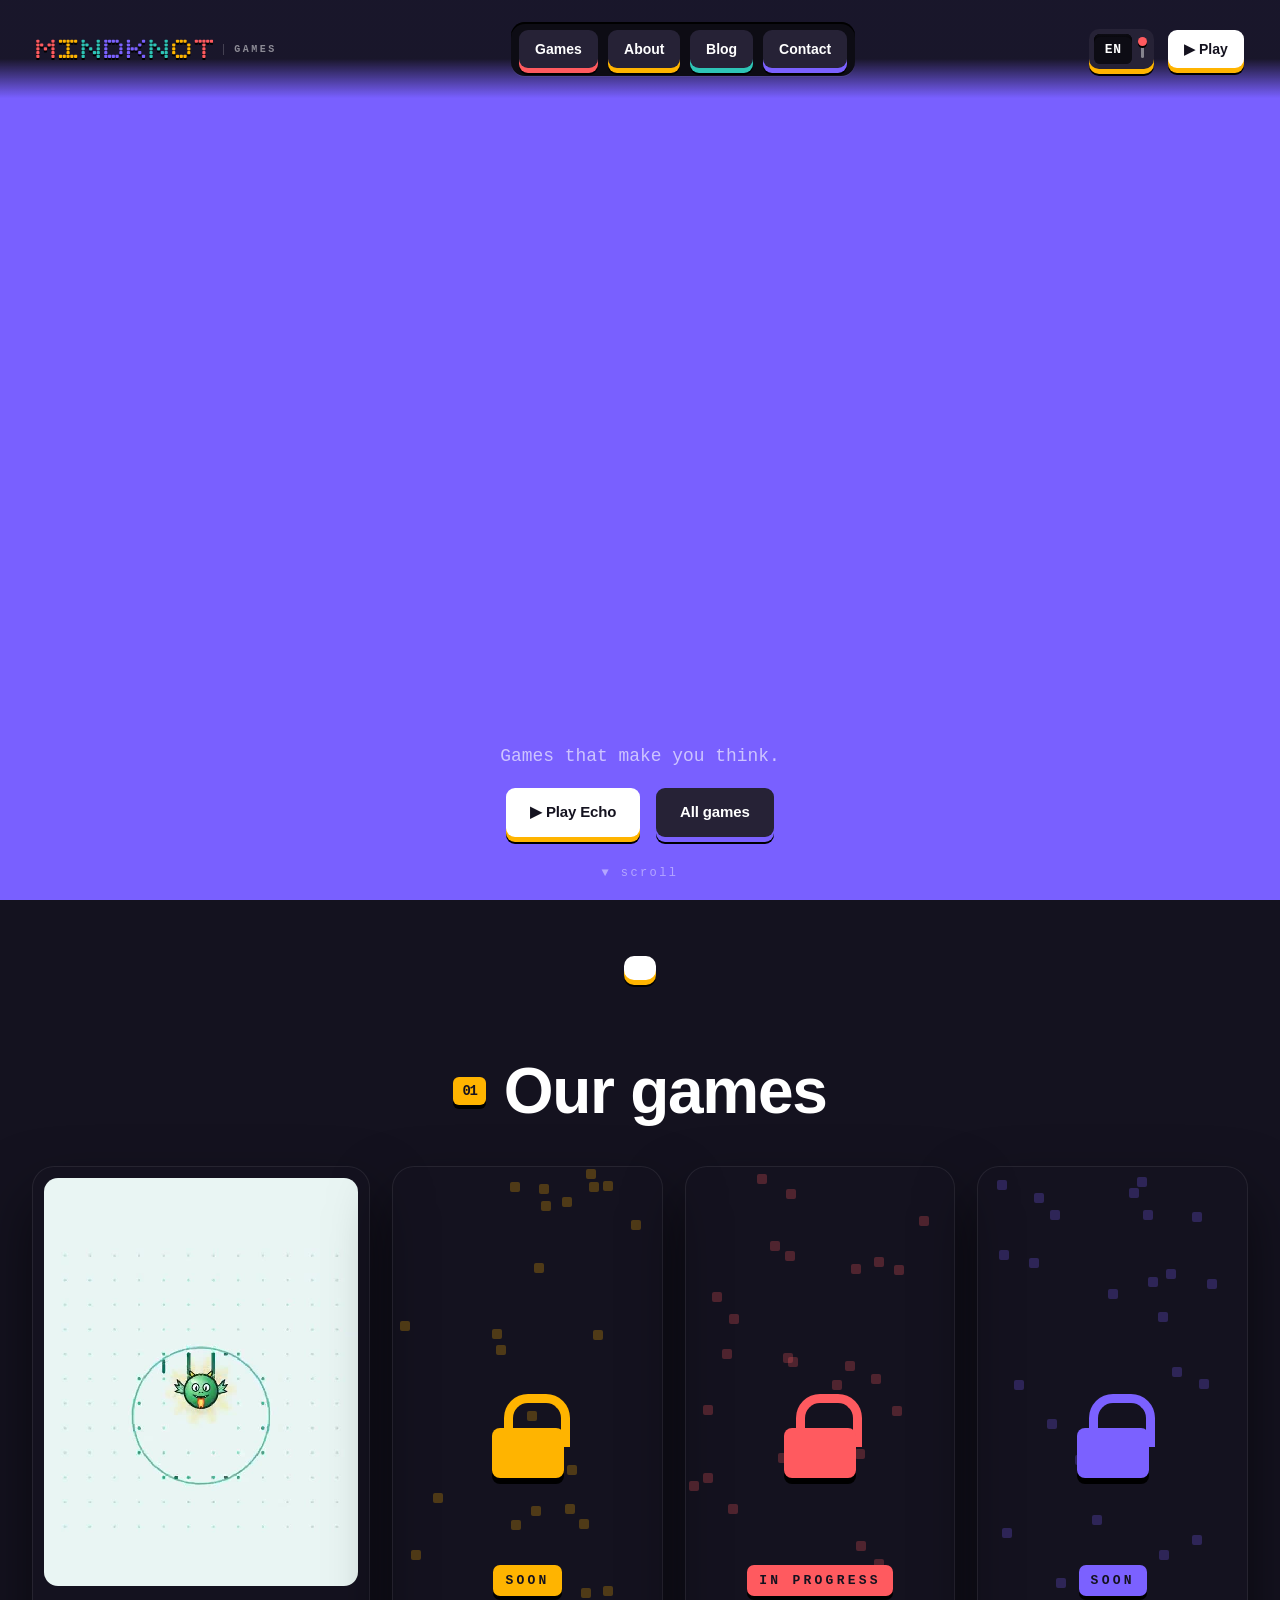
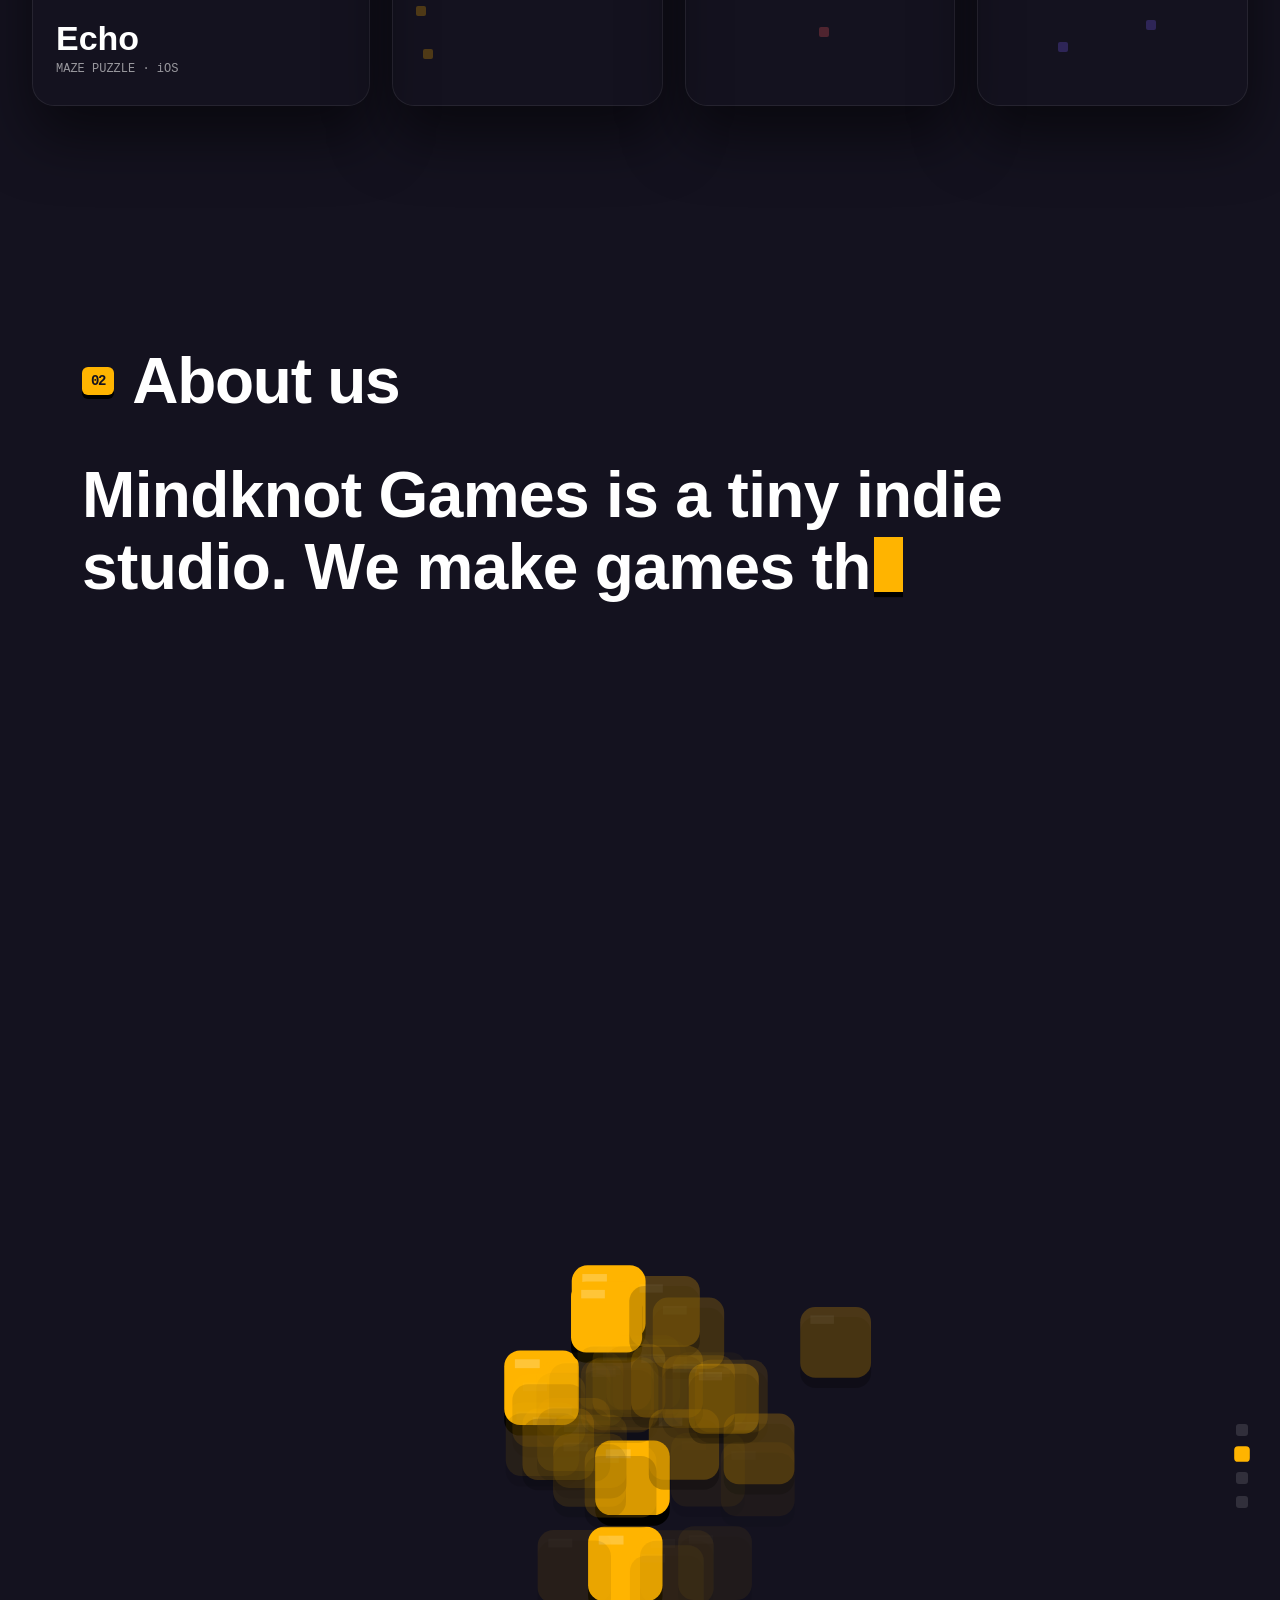
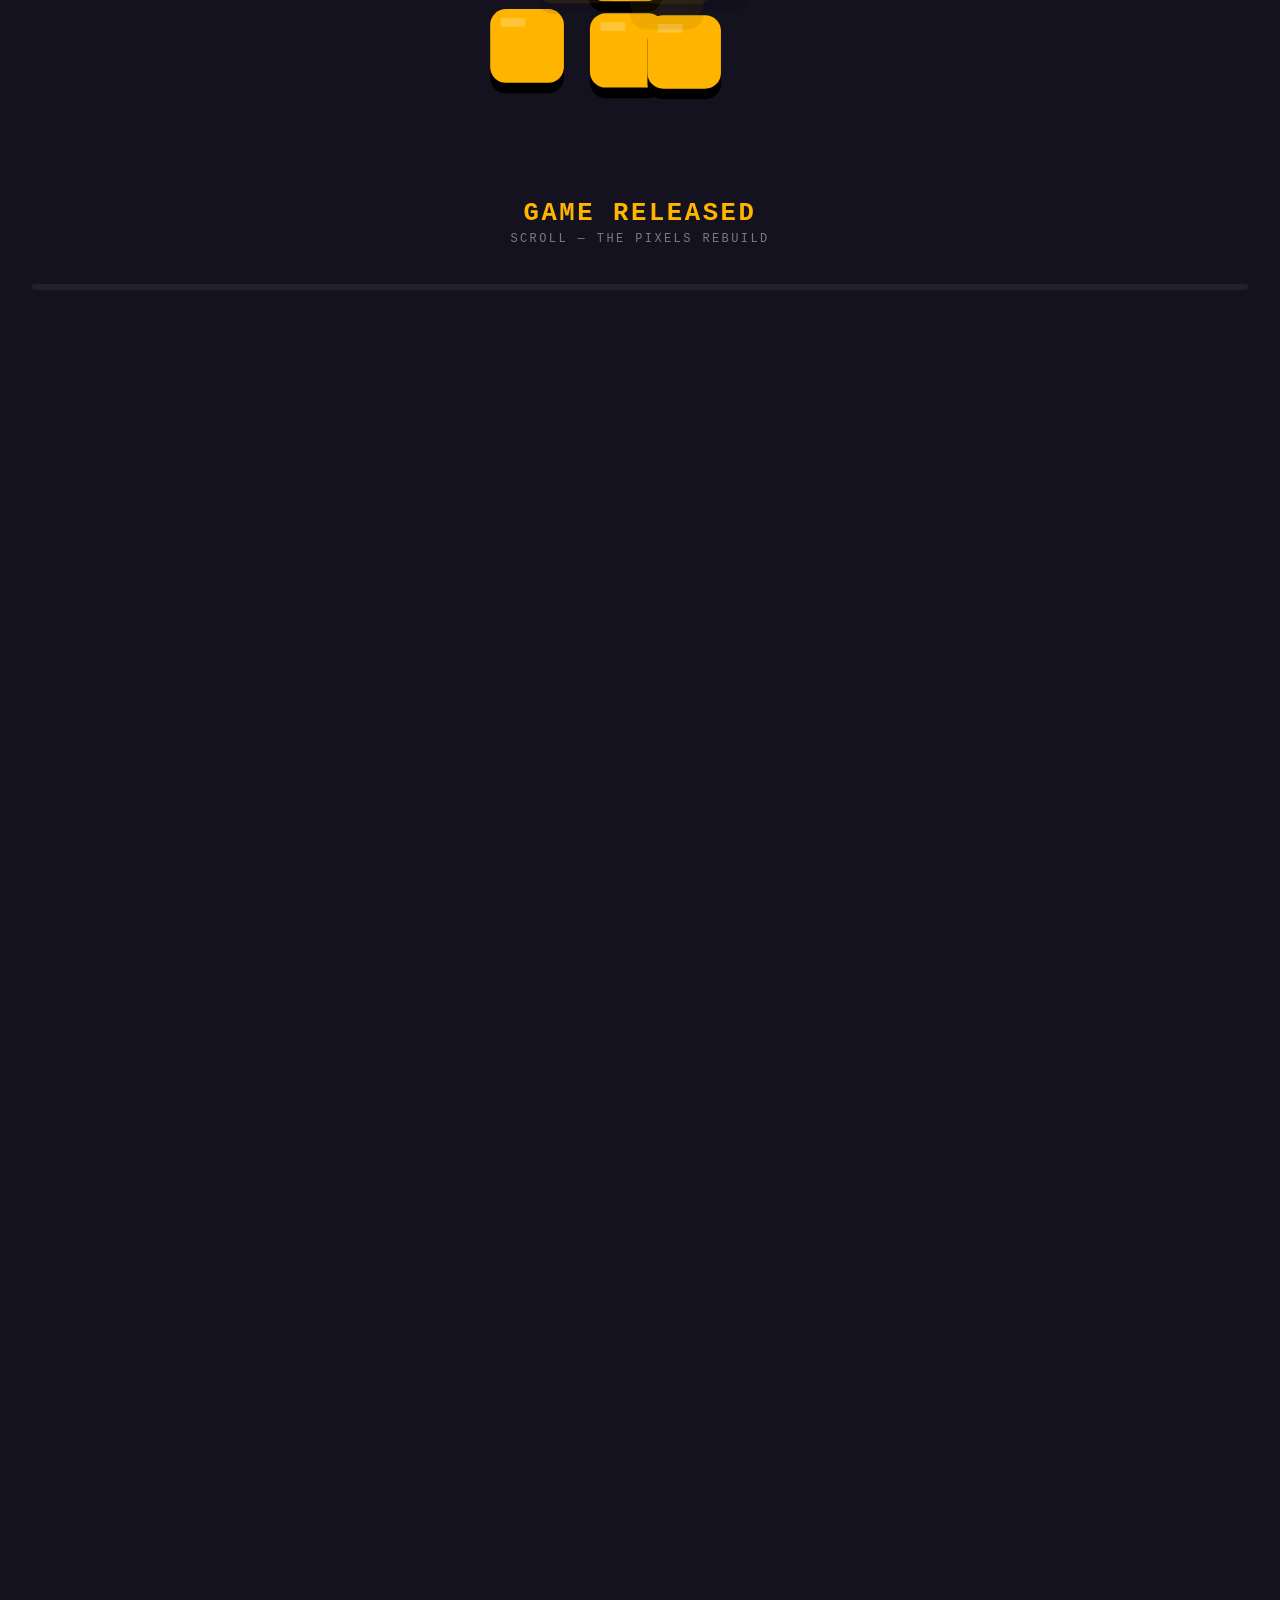
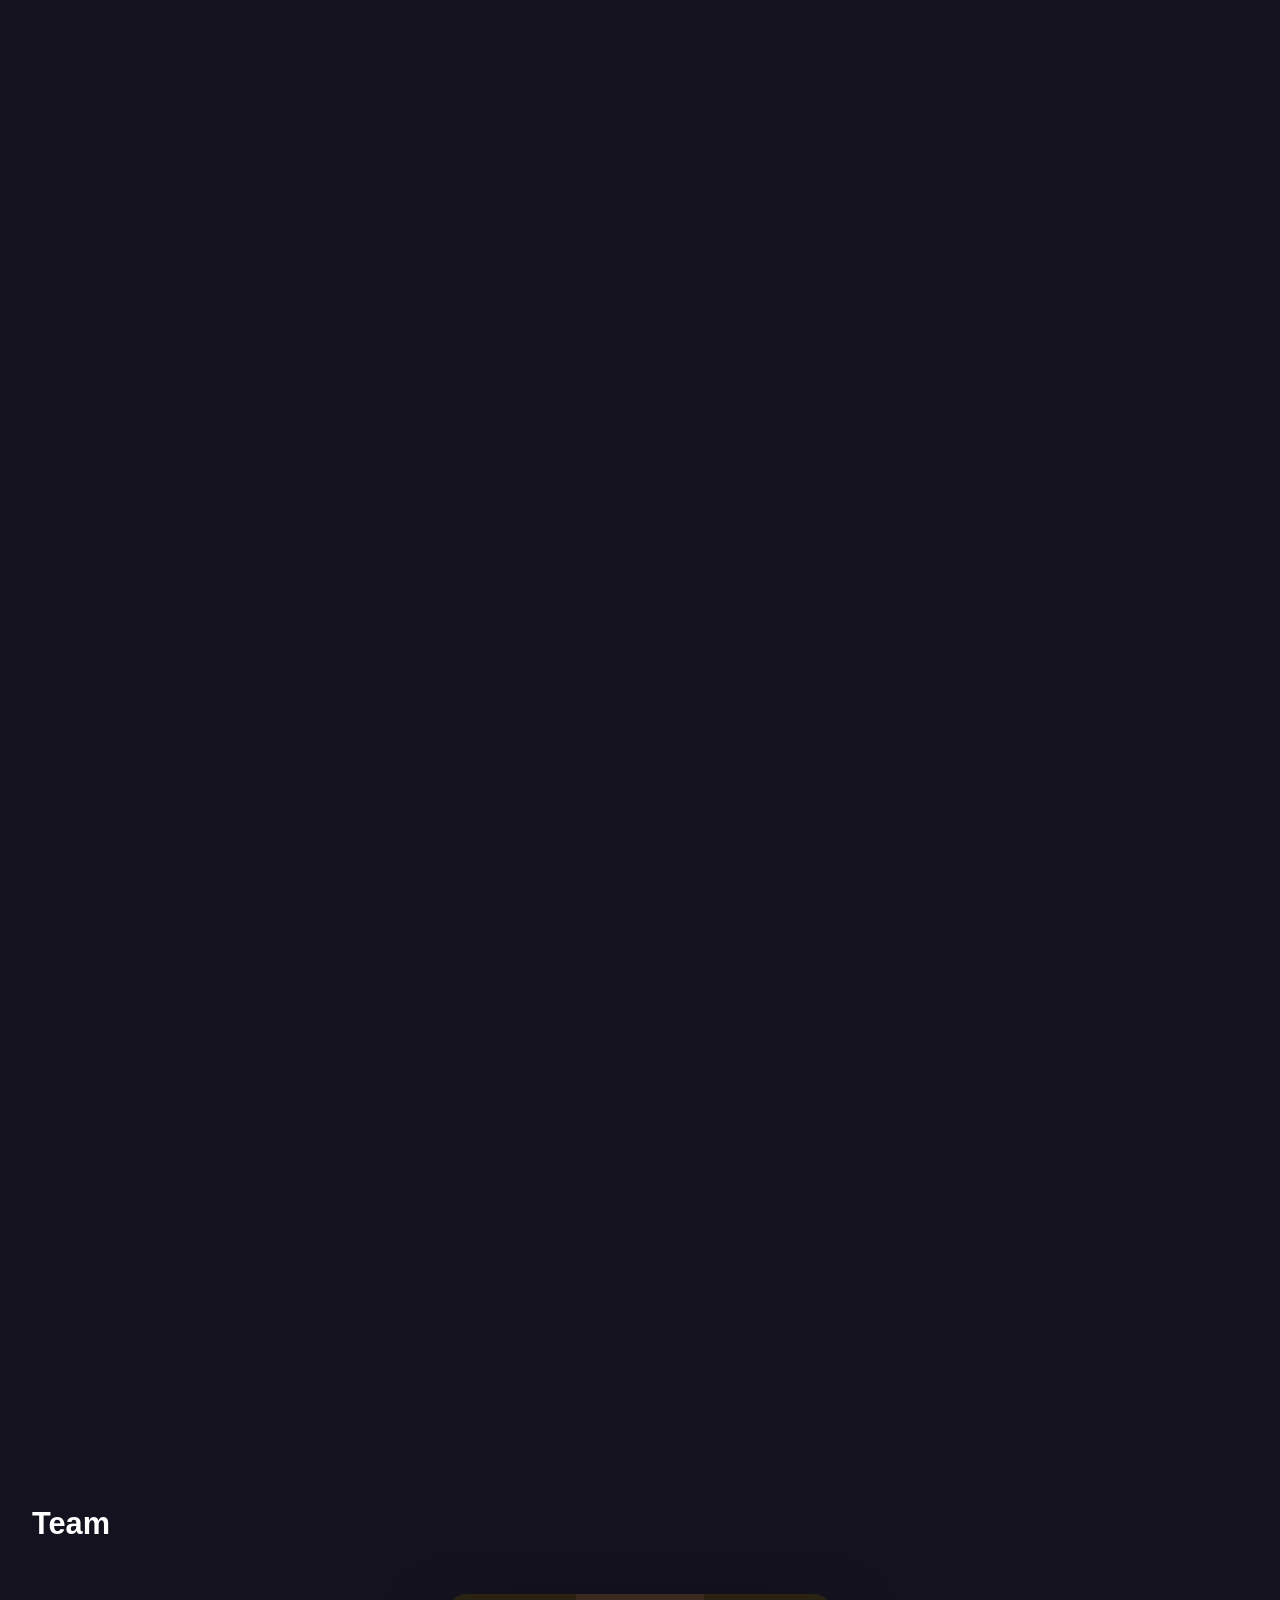
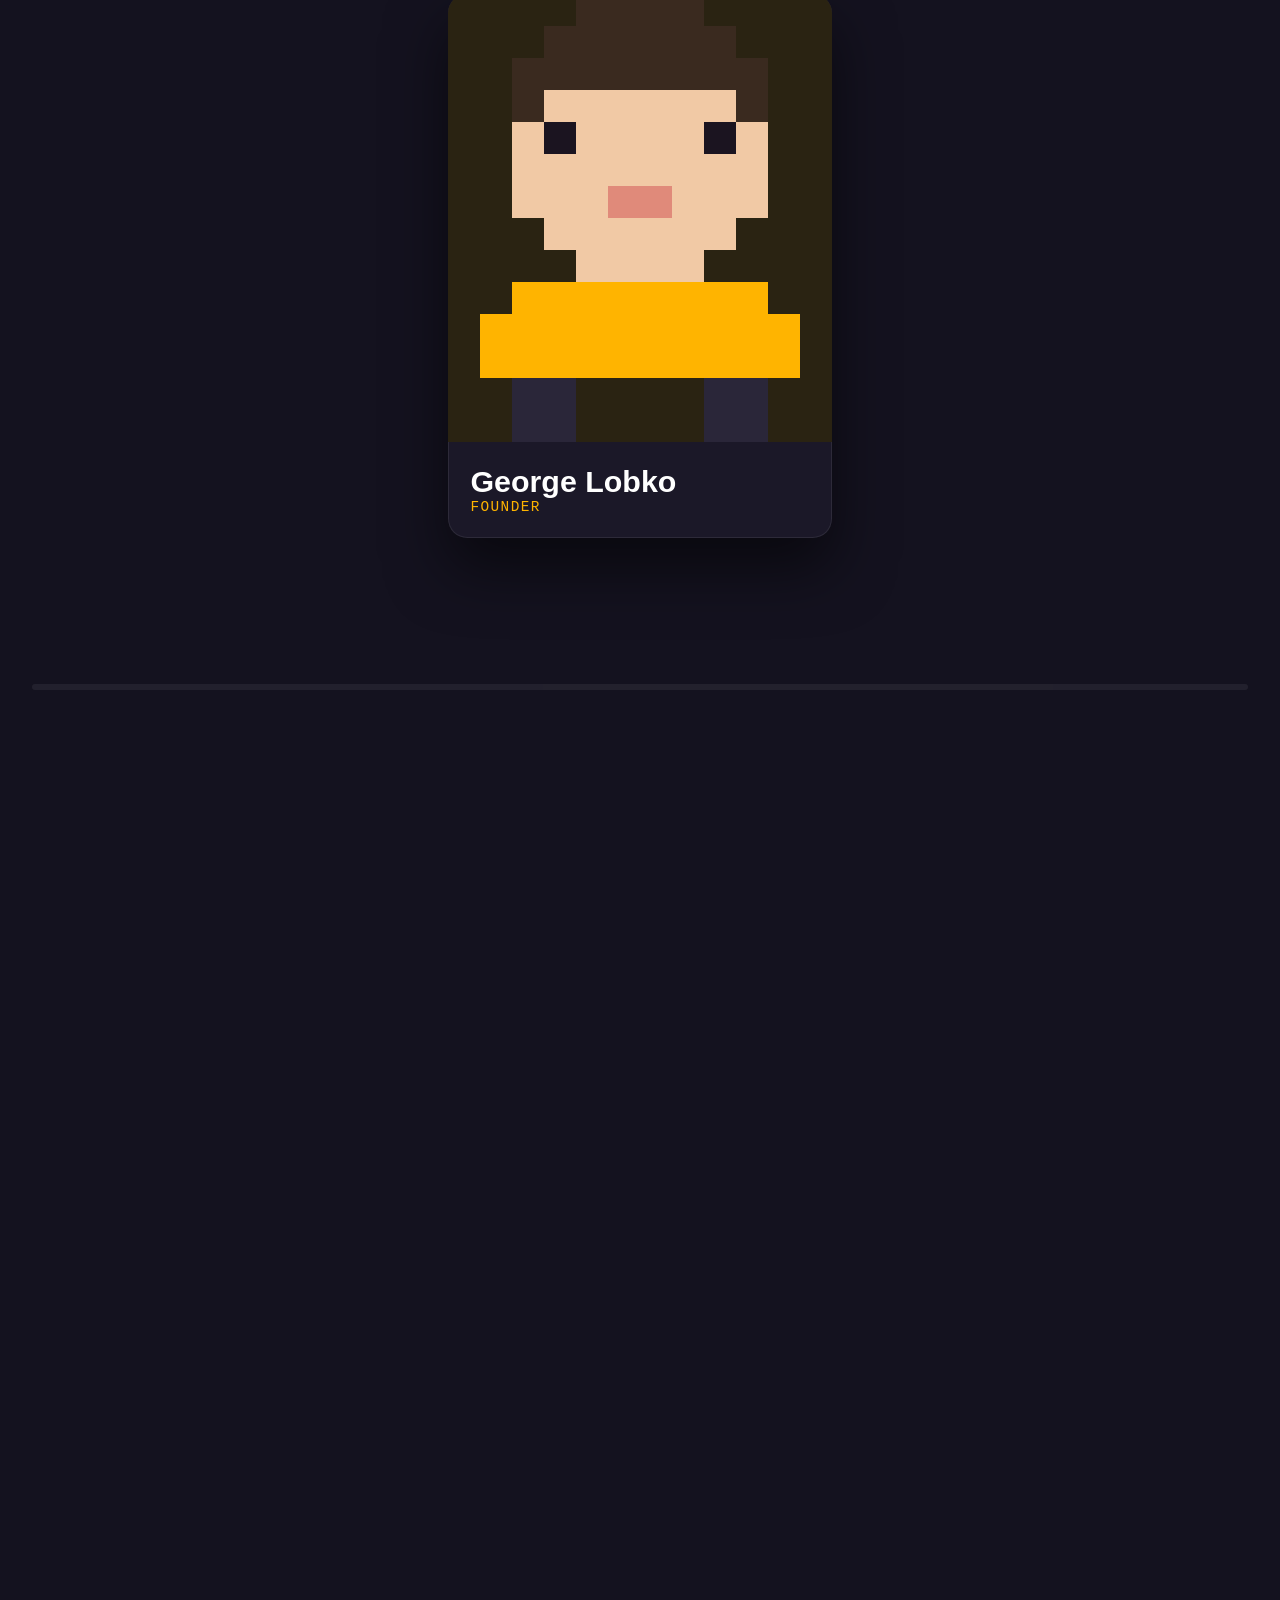
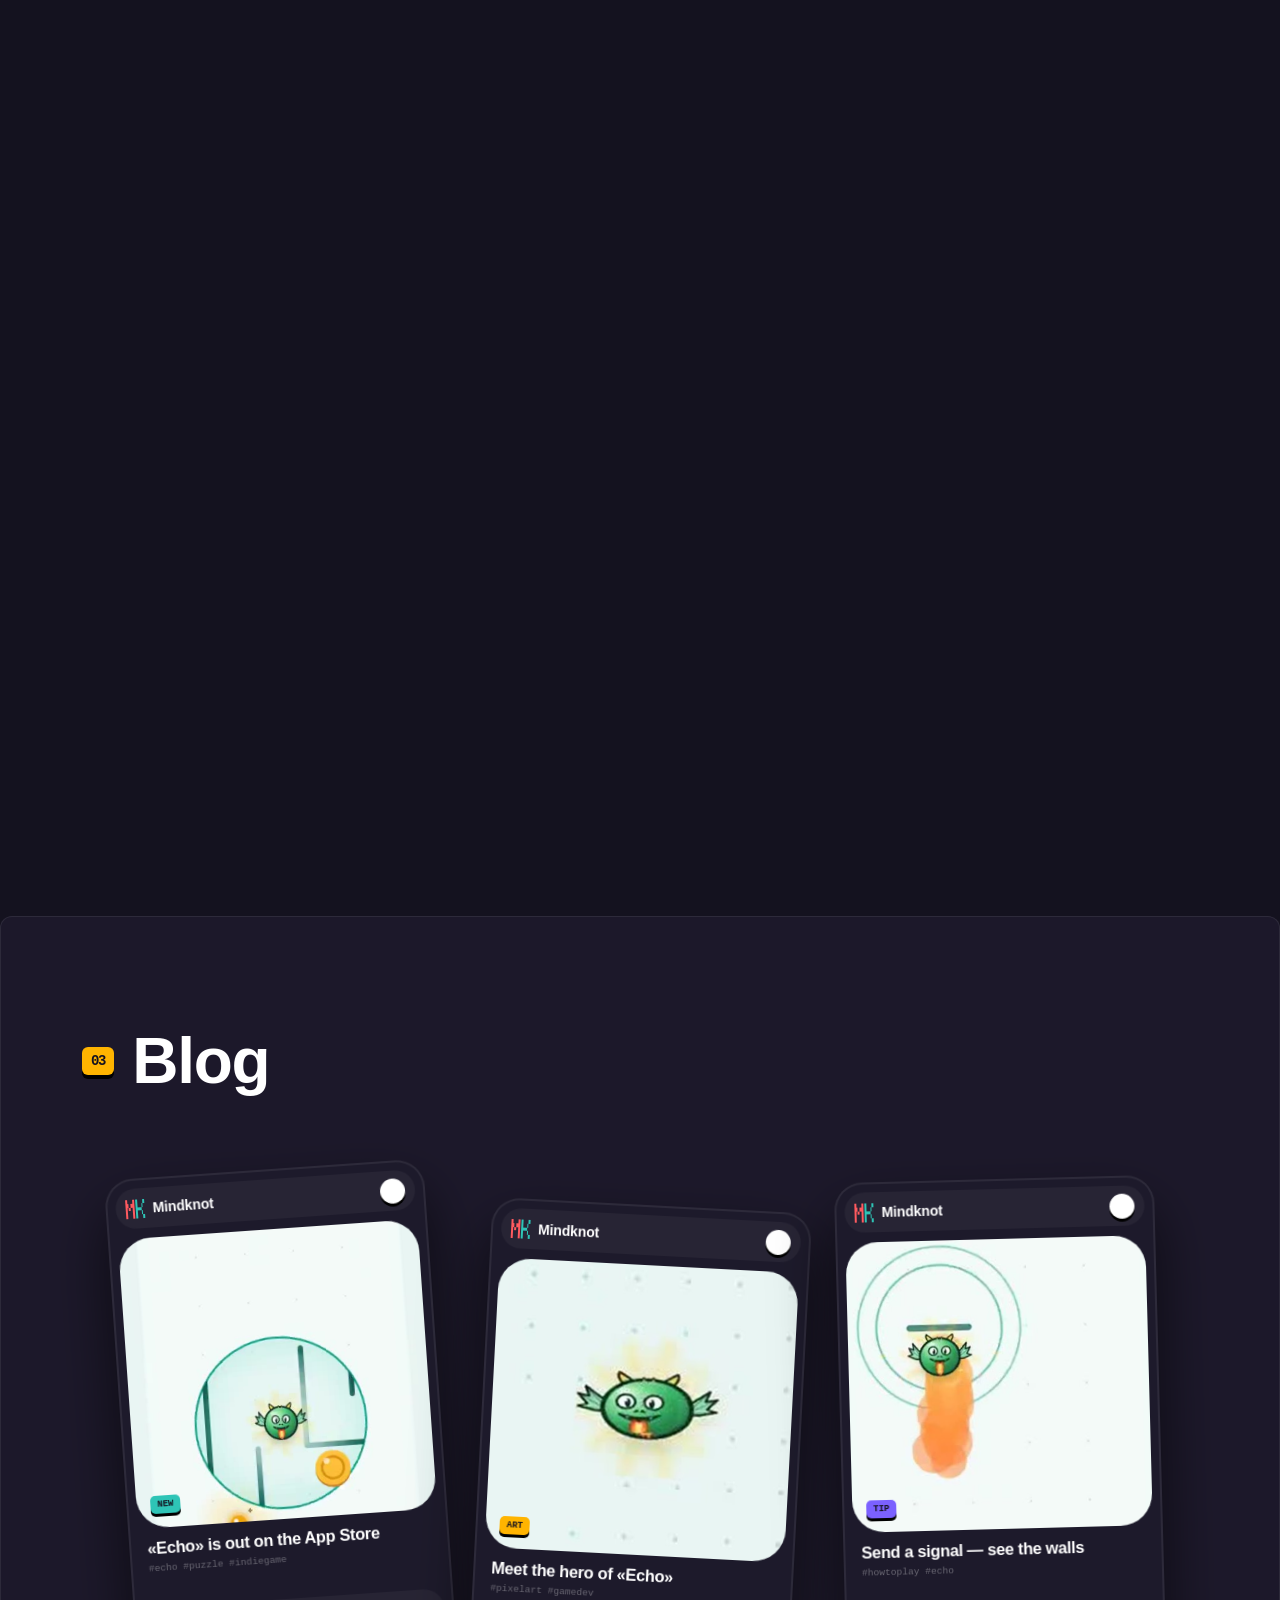
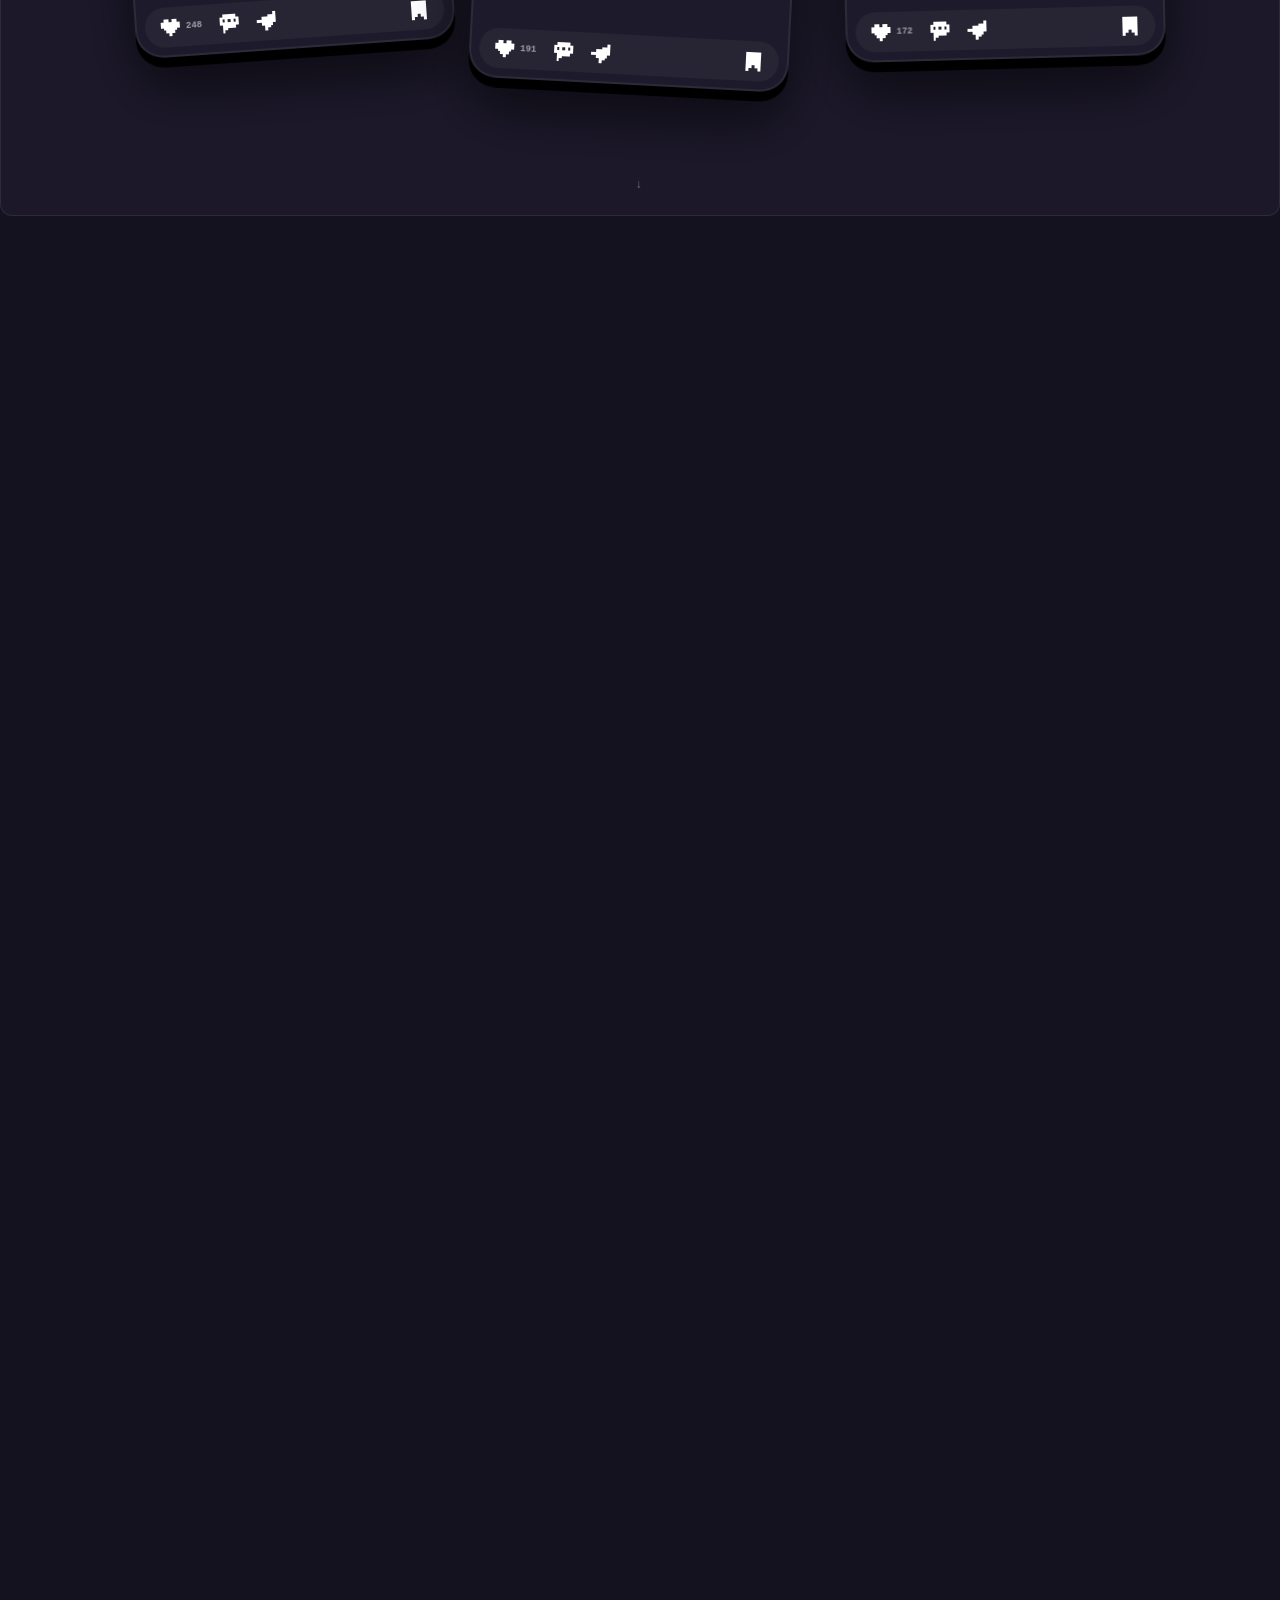
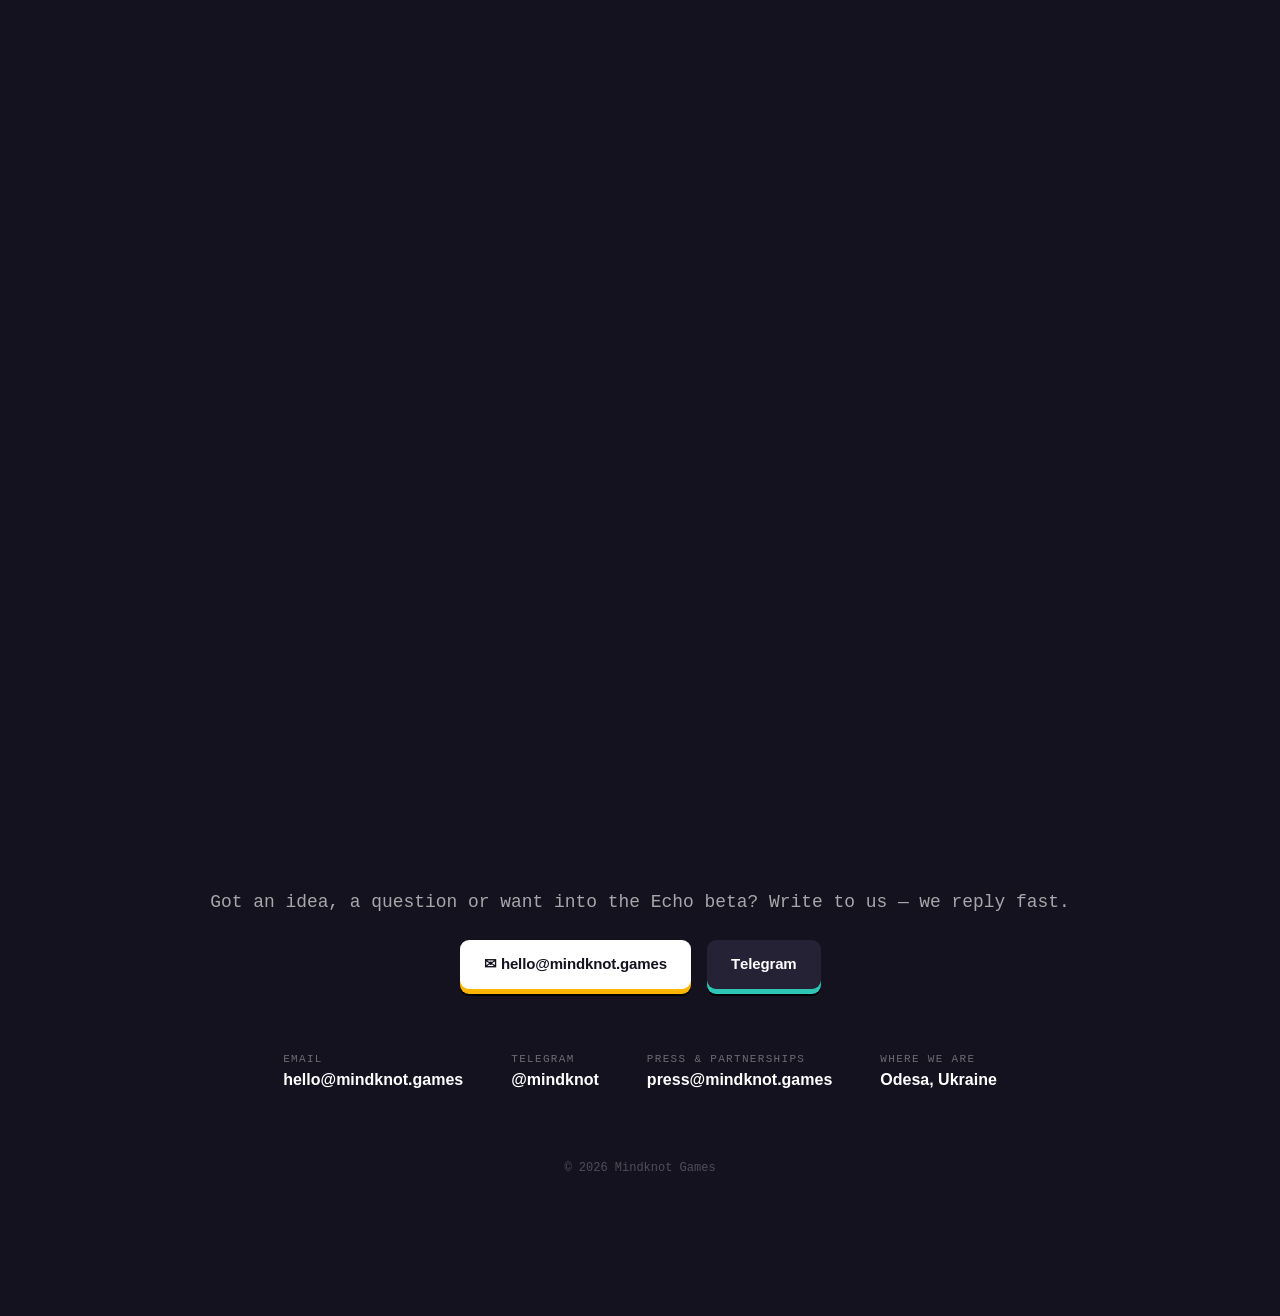
==== index.html @ b30f3ff6 "Add files via upload" ====
<!DOCTYPE html>
<html lang="ru">
<head>
<meta charset="utf-8">
<meta name="viewport" content="width=device-width,initial-scale=1,maximum-scale=1,user-scalable=no">
<title>Mindknot Games</title>
<style>
  *{margin:0;padding:0;box-sizing:border-box}
  :root{--bg:#14121F;--r:#FF5A5F;--y:#FFB400;--c:#2EC4B6;--p:#7B61FF;--mono:ui-monospace,"SF Mono",Menlo,monospace}
  html,body{background:var(--bg);color:#fff;font-family:-apple-system,BlinkMacSystemFont,"SF Pro Display","Inter",sans-serif;overflow-x:clip;user-select:none;-webkit-user-select:none}
  #c{position:fixed;inset:0;display:block;pointer-events:none}
  body{cursor:none}a,button,.card{cursor:pointer}
  #cur{position:fixed;inset:0;pointer-events:none;z-index:50}
  a,button{cursor:pointer}

  /* ===== pixel-button headers ===== */
  .hd{position:fixed;top:0;left:0;right:0;z-index:5;display:flex;justify-content:space-between;align-items:center;padding:22px 36px}
  .hd:not(.on){display:none!important}
  .pk{position:relative;display:inline-flex;align-items:center;gap:9px;padding:12px 16px;font:800 14px/1 -apple-system,Inter,sans-serif;text-decoration:none;color:#fff;transition:transform .08s,box-shadow .08s,background .12s,color .12s}
  .pk svg{width:14px;height:14px;shape-rendering:crispEdges;fill:currentColor}
  .mkpix{display:grid;grid-template-columns:repeat(4,8px);gap:2px;text-decoration:none}
  .mkpix i{width:8px;height:8px;border-radius:1px}
  .mkpix:hover i{animation:hop .45s}
  .mkpix i:nth-child(4n+2){animation-delay:.05s}.mkpix i:nth-child(4n+3){animation-delay:.1s}.mkpix i:nth-child(4n+4){animation-delay:.15s}
  @keyframes hop{40%{transform:translateY(-6px)}75%{transform:translateY(1px)}}
  /* V1 dark keys with coloured base */
  .v1 nav{display:flex;gap:10px;padding:8px;background:#0d0c14;border-radius:14px;box-shadow:inset 0 2px 0 #000,0 1px 0 #ffffff10}
  .pk{background:#262236;border-radius:9px;box-shadow:0 5px 0 var(--k),0 7px 0 #000}
  .pk:active{transform:translateY(5px);box-shadow:0 0 0 #000}
  .pk.cta{background:#fff;color:#14121F;border-radius:9px;box-shadow:0 5px 0 #FFB400,0 7px 0 #000}
  .pk.cta:hover{transform:translateY(-2px);box-shadow:0 7px 0 #FFB400,0 9px 0 #000}
  /* V2 keyboard keycaps with shortcuts */
  .v2 nav{display:flex;gap:8px}
  .v2 .pk{flex-direction:column;align-items:flex-start;gap:8px;min-width:96px;padding:9px 12px 12px;background:linear-gradient(#2b2740,#1f1c2e);border-radius:10px;border:1px solid #ffffff14;box-shadow:0 6px 0 #0b0a11,0 6px 14px #0008;color:#ffffffd0}
  .v2 .pk kbd{font:600 10px/1 ui-monospace,Menlo,monospace;color:var(--k);opacity:.9}
  .v2 .pk:hover{color:#fff;border-color:var(--k);transform:translateY(-1px)}
  .v2 .pk:active,.v2 .pk.press{transform:translateY(5px);box-shadow:0 1px 0 #0b0a11;background:var(--k);color:#14121F}
  .v2 .pk:active kbd,.v2 .pk.press kbd{color:#14121F}
  .v2 .cta{background:linear-gradient(#FFC43A,#FFB400);color:#14121F;border-color:transparent;box-shadow:0 6px 0 #a87600}
  .v2 .cta kbd{color:#14121F}
  /* V3 retro console frames (stepped corners) */
  .v3 nav{display:flex;gap:6px}
  .v3 .pk{padding:12px 18px 12px 26px;background:#14121F;font-family:ui-monospace,Menlo,monospace;font-weight:700;text-transform:uppercase;letter-spacing:.06em;font-size:13px;
     clip-path:polygon(4px 0,calc(100% - 4px) 0,calc(100% - 4px) 4px,100% 4px,100% calc(100% - 4px),calc(100% - 4px) calc(100% - 4px),calc(100% - 4px) 100%,4px 100%,4px calc(100% - 4px),0 calc(100% - 4px),0 4px,4px 4px);
     box-shadow:inset 0 0 0 3px var(--k)}
  .v3 .pk::before{content:"";position:absolute;left:11px;top:50%;width:0;height:0;border:5px solid transparent;border-left-color:var(--k);transform:translateY(-50%);opacity:0}
  .v3 .pk:hover{background:var(--k);color:#14121F}
  .v3 .pk:hover::before{opacity:1;border-left-color:#14121F;animation:bl .5s steps(1) infinite}
  @keyframes bl{50%{opacity:0}}
  .v3 .cta{--k:#FFB400;background:#FFB400;color:#14121F}
  .bottom{position:absolute;left:0;right:0;bottom:7vh;text-align:center;z-index:4;pointer-events:none}
  .bottom p{font-size:clamp(15px,1.4vw,20px);color:#ffffffa0;margin-bottom:22px;font-family:var(--mono)}
  .cta{display:inline-flex;gap:14px;pointer-events:auto}
  .btn{padding:15px 26px;border-radius:12px;font-weight:800;font-size:15px;text-decoration:none;color:#14121F;background:var(--y);box-shadow:0 6px 0 #000;transition:transform .1s,box-shadow .1s}
  .btn:hover{transform:translateY(-2px);box-shadow:0 8px 0 #000}.btn:active{transform:translateY(5px);box-shadow:0 1px 0 #000}
  .btn.g{background:#262236;color:#fff}

  .hint{position:fixed;left:36px;bottom:30px;z-index:3;font-family:var(--mono);font-size:12px;letter-spacing:.2em;color:#ffffff70;pointer-events:none;text-align:center;transition:opacity .4s}
  .panel{position:fixed;right:20px;bottom:18px;z-index:6;display:flex;flex-direction:column;align-items:flex-end;gap:6px;font-family:var(--mono)}
  .row{display:flex;gap:4px;padding:5px;border-radius:12px;background:#1d1a2ce6;border:1px solid #ffffff14}
  .row em{font-style:normal;font-size:10px;letter-spacing:.15em;color:#ffffff50;align-self:center;padding:0 8px;min-width:62px}
  .row button{border:0;background:transparent;color:#ffffff90;padding:8px 11px;border-radius:8px;font:inherit;font-size:12px}
  .row button.on{background:#fff;color:#14121F;font-weight:700}
  .row button:not(.on):hover{background:#ffffff12;color:#fff}
  .row .reset{color:var(--y)}
  /* hover effects */
  .pk{overflow:hidden;isolation:isolate}
  .pk .tx{position:relative;z-index:1;display:inline-flex}
  .pk .tx b{display:inline-block;font-weight:800;white-space:pre}
  .pk:hover{transform:none}
  /* 0 jump */
  .fx0 .pk:hover{animation:jump .45s cubic-bezier(.3,1.6,.5,1);background:var(--k);color:#14121F}
  @keyframes jump{0%{transform:translateY(0) scale(1,1)}30%{transform:translateY(-7px) scale(.94,1.08)}60%{transform:translateY(0) scale(1.08,.92)}100%{transform:translateY(0) scale(1)}}
  /* 1 pixel dissolve fill */
  .fx1 .pk::before{content:"";position:absolute;inset:0;z-index:0;background:var(--k);
     -webkit-mask:conic-gradient(#000 25%,#0000 0 50%,#000 0 75%,#0000 0) 0 0/8px 8px;mask:conic-gradient(#000 25%,#0000 0 50%,#000 0 75%,#0000 0) 0 0/8px 8px;opacity:0;transition:opacity .1s}
  .fx1 .pk::after{content:"";position:absolute;inset:0;z-index:0;background:var(--k);clip-path:inset(0 100% 0 0);transition:clip-path .3s steps(5) .08s}
  .fx1 .pk:hover::before{opacity:1}.fx1 .pk:hover::after{clip-path:inset(0)}.fx1 .pk:hover{color:#14121F}
  /* 2 letter wave */
  .fx2 .pk:hover{background:var(--k);color:#14121F}
  .fx2 .pk:hover .tx b{animation:wave .5s cubic-bezier(.3,1.7,.5,1) both;animation-delay:calc(var(--i)*35ms)}
  @keyframes wave{40%{transform:translateY(-6px) rotate(-6deg)}}
  /* 3 glitch */
  .fx3 .pk:hover{background:var(--k);color:#14121F;animation:gl .35s steps(2) 2}
  .fx3 .pk:hover .tx{text-shadow:2px 0 #FF5A5F,-2px 0 #2EC4B6;animation:glt .35s steps(3) 2}
  @keyframes gl{50%{transform:translateX(2px) skewX(-6deg)}}
  @keyframes glt{33%{transform:translateX(-3px)}66%{transform:translateX(2px)}}
  .mag{will-change:transform}
  #invite{position:fixed;left:50%;transform:translate(-50%,-100%);z-index:4;font-family:var(--mono);font-size:clamp(13px,1.1vw,16px);color:#ffffffb0;white-space:nowrap;pointer-events:none;transition:opacity .6s,translate .6s}
  #invite b{color:#FFB400;font-weight:600}
  #invite .hand{display:inline-block;animation:grab 1.6s ease-in-out infinite}
  #invite .arr{display:inline-block;color:#FFB400;animation:dn 1s ease-in-out infinite}
  @keyframes grab{0%,100%{transform:translate(0,0) rotate(0)}40%{transform:translate(0,4px) rotate(-12deg) scale(.9)}70%{transform:translate(6px,-4px) rotate(8deg)}}
  @keyframes dn{50%{transform:translateY(4px)}}
  #invite.done{opacity:0;translate:0 -10px}
  .pk.big{padding:16px 24px;font-size:15px}
  .cta{gap:16px}
  .pk.cta:hover{color:#14121F}
  /* 4 press */
  .fx4 .pk:hover{background:var(--k);color:#14121F;transform:translateY(4px)!important;box-shadow:0 1px 0 var(--k),0 3px 0 #000}
  /* 5 marching pixel border */
  .fx5 .pk:hover{color:#fff;background:
     linear-gradient(90deg,var(--k) 50%,#0000 0) repeat-x 0 0/12px 3px,linear-gradient(90deg,var(--k) 50%,#0000 0) repeat-x 0 100%/12px 3px,
     linear-gradient(0deg,var(--k) 50%,#0000 0) repeat-y 0 0/3px 12px,linear-gradient(0deg,var(--k) 50%,#0000 0) repeat-y 100% 0/3px 12px,#262236;
     animation:march .5s linear infinite}
  .fx5 .pk.cta:hover{color:#fff}
  @keyframes march{to{background-position:12px 0,-12px 100%,0 -12px,100% 12px,0 0}}
  /* 6 pixel burst */
  .fx6 .pk:hover{background:var(--k);color:#14121F}
  .spark{position:fixed;width:6px;height:6px;pointer-events:none;z-index:60}
  .ptog{border:0;border-radius:10px;background:#1d1a2ce6;color:#ffffffa0;font:12px ui-monospace,Menlo,monospace;padding:7px 12px;border:1px solid #ffffff14}
  .panel.min .row{display:none}
  .scrolldown{position:absolute;left:50%;bottom:2.2vh;transform:translateX(-50%);font:12px ui-monospace,Menlo,monospace;letter-spacing:.2em;color:#ffffff70;animation:sd 1.6s ease-in-out infinite;z-index:4}
  @keyframes sd{50%{transform:translate(-50%,6px)}}
  .sec{position:relative;z-index:3;max-width:1180px;margin:0 auto;padding:16vh 32px 6vh}
  .ttl{font-size:clamp(34px,5vw,64px);letter-spacing:-.02em;margin-bottom:42px;display:flex;align-items:center;gap:18px}
  .ttl .tag{font:600 14px ui-monospace,Menlo,monospace;color:#14121F;background:#FFB400;padding:6px 9px;border-radius:6px;box-shadow:0 4px 0 #000}
  .cards{display:grid;grid-template-columns:repeat(auto-fit,minmax(240px,1fr));gap:22px}
  .card{display:block;text-decoration:none;color:#fff;background:#1d1a2c;border-radius:16px;overflow:hidden;box-shadow:0 8px 0 var(--k),0 10px 0 #000;transition:transform .25s cubic-bezier(.3,1.6,.5,1),box-shadow .25s}
  .card:hover{transform:translateY(-6px) rotate(-1deg);box-shadow:0 14px 0 var(--k),0 16px 0 #000}
  .card .art{height:180px;position:relative;background:#14121F;image-rendering:pixelated}
  .card .art canvas{width:100%;height:100%;display:block}
  .card .meta{padding:18px 18px 22px;display:flex;flex-direction:column;gap:6px}
  .card .meta b{font-size:22px}.card .meta span{color:#ffffff90;font-size:14px}
  .card .st{font:normal 11px ui-monospace,Menlo,monospace;color:var(--k);margin-top:6px;letter-spacing:.08em;text-transform:uppercase}
  .big{font-size:clamp(34px,5vw,76px);line-height:1.12;font-weight:700;letter-spacing:-.01em;max-width:980px}
  .big .w{display:inline-block;white-space:nowrap;position:relative}
  .big .c{display:inline-block;opacity:0;transform:translateY(.25em) scale(.6);transition:opacity .18s,transform .45s cubic-bezier(.2,1.8,.4,1),color .6s}
  .big .c.on{opacity:1;transform:none}
  .big .w[data-k] .c.on{color:var(--wc)}
  .big .w[data-k]::after{content:"";position:absolute;left:0;right:0;bottom:-.02em;height:.1em;background:var(--wc);clip-path:inset(0 100% 0 0);transition:clip-path .9s steps(10)}
  .big .w[data-k].done::after{clip-path:inset(0)}
  .big .car{display:inline-block;width:.45em;height:.85em;background:#FFB400;vertical-align:-.05em;margin-left:.05em;box-shadow:0 .08em 0 #000;animation:cb .7s steps(1) infinite}
  @keyframes cb{50%{opacity:0}}
  .foot{margin-top:12vh;color:#ffffff40;font:12px ui-monospace,Menlo,monospace}
  #contact .cta{justify-content:flex-start}
  /* pixel reveal: element appears through a growing pixel grid */
  .rv{opacity:0;transform:translateY(40px);clip-path:inset(-30px -30px 100% -30px);transition:opacity .2s,transform .7s cubic-bezier(.2,1.4,.4,1),clip-path .7s steps(8)}
  .rv.in{opacity:1;transform:none;clip-path:inset(-30px -30px -30px -30px)}
  .hd{background:linear-gradient(#14121Ff2 60%,#14121F00)}
  .hi{min-height:100vh;display:flex;flex-direction:column;align-items:center;justify-content:center;text-align:center;padding-top:10vh}
  #hiSpot{width:min(900px,80vw);height:min(260px,24vw);margin-bottom:40px}
  .hi .sub{font:clamp(15px,1.4vw,20px) ui-monospace,Menlo,monospace;color:#ffffffa0;margin-bottom:28px}
  .hi .cta{justify-content:center}
  .hi .foot{margin-top:14vh}
  #games{min-height:100vh;display:flex;align-items:center;padding:100px 32px 40px;max-width:1240px}
  .show{display:grid;grid-template-columns:1.1fr .9fr;gap:60px;align-items:center;width:100%}
  .info .ttl{font-size:clamp(20px,2vw,26px);margin-bottom:28px;color:#ffffffa0}
  .gname{display:flex;align-items:center;gap:18px;margin-bottom:16px}
  .gname b{display:block;font-size:clamp(56px,7vw,104px);line-height:.9;letter-spacing:-.03em}
  .gname small{font:13px ui-monospace,Menlo,monospace;color:#ffffff70;letter-spacing:.1em}
  .eicon{width:72px;height:72px;border-radius:18px;background:#0d1a1a;box-shadow:0 6px 0 #2EC4B6,0 8px 0 #000;display:grid;place-items:center;position:relative;overflow:hidden;flex:none}
  .eicon i{width:10px;height:10px;background:#fff}
  .eicon::before,.eicon::after{content:"";position:absolute;border:3px solid #2EC4B6;border-radius:50%;animation:ping 2s linear infinite}
  .eicon::after{animation-delay:1s}
  @keyframes ping{from{width:6px;height:6px;opacity:1}to{width:90px;height:90px;opacity:0}}
  .out{display:inline-block;font:600 13px ui-monospace,Menlo,monospace;color:#14121F;background:#2EC4B6;padding:7px 12px;border-radius:8px;box-shadow:0 4px 0 #000;margin:8px 0 22px;letter-spacing:.06em}
  .desc{font-size:clamp(17px,1.5vw,21px);line-height:1.5;color:#ffffffb0;max-width:520px;margin-bottom:28px}
  .stores{display:flex;gap:14px;flex-wrap:wrap;margin-bottom:48px}
  .soon{display:flex;gap:14px;align-items:flex-start;flex-wrap:wrap}
  .soon em{font:normal 11px ui-monospace,Menlo,monospace;letter-spacing:.15em;color:#ffffff60;text-transform:uppercase;writing-mode:vertical-rl;transform:rotate(180deg);align-self:center}
  .ic{display:flex;flex-direction:column;align-items:center;gap:8px;width:76px}
  .ic span{width:60px;height:60px;border-radius:15px;display:grid;place-items:center;font-size:24px;color:var(--k);background:color-mix(in srgb,var(--k) 14%,#17151f);box-shadow:0 5px 0 #000;position:relative;filter:saturate(.6);opacity:.75}
  .ic span::after{content:"🔒";position:absolute;right:-6px;bottom:-6px;font-size:14px;background:#14121F;border-radius:6px;padding:2px 3px}
  .ic b{font:500 11px ui-monospace,Menlo,monospace;color:#ffffff80;text-align:center}
  .ic:hover span{opacity:1;filter:none;animation:hop .45s}
  .phone{justify-self:center;position:relative;width:min(330px,80vw);aspect-ratio:9/19.5;border-radius:46px;background:#000;padding:12px;box-shadow:0 0 0 2px #2b2838,0 30px 80px #000a,0 0 120px #2EC4B622}
  .phone canvas{width:100%;height:100%;border-radius:36px;display:block;background:#05080b}
  .notch{position:absolute;top:22px;left:50%;transform:translateX(-50%);width:90px;height:26px;border-radius:14px;background:#000;z-index:2}
  @media (max-width:880px){.show{grid-template-columns:1fr}.phone{order:-1}}
  #games{min-height:100vh;display:flex;flex-direction:column;justify-content:center;padding:100px 32px 40px;max-width:1320px}
  #games .ttl{margin-bottom:28px}
  .grow{display:grid;grid-template-columns:repeat(4,1fr);gap:20px;align-items:stretch;height:min(68vh,640px)}
  .gc{display:flex;flex-direction:column;border-radius:20px;background:#1b1828;box-shadow:inset 0 0 0 1px #ffffff12,0 18px 40px #0007;overflow:hidden;min-height:0;transition:transform .25s cubic-bezier(.3,1.6,.5,1)}
  .gc:hover{transform:translateY(-6px)}
  .gc .scr{flex:1;min-height:0;position:relative;background:#05080b;margin:10px 10px 0;border-radius:14px;overflow:hidden}
  .gc .scr canvas{width:100%;height:100%;display:block}
  .gc .gi{padding:16px 18px 18px}
  .gc .gi>b{font-size:30px;display:block;margin-bottom:6px}
  .gc .gi p{font-size:14px;line-height:1.45;color:#ffffffa0;margin-bottom:14px}
  .gc .st{display:flex;gap:10px;flex-wrap:wrap}
  .gc .st .pk{padding:10px 14px;font-size:13px}
  .pk.off{opacity:.5;cursor:default;box-shadow:0 5px 0 #000}
  .gc.ph .scr{margin:10px;display:grid;place-items:center}
  .gc.ph .scr canvas{position:absolute;inset:0;image-rendering:pixelated;opacity:.55}
  .gc.ph .scr span{position:relative;font:700 clamp(14px,1.4vw,18px) ui-monospace,Menlo,monospace;letter-spacing:.25em;color:#14121F;background:var(--k);padding:10px 14px;border-radius:8px;box-shadow:0 5px 0 #000}
  .gc.ph{opacity:.85}
  @media (max-width:900px){.grow{grid-template-columns:1fr 1fr;height:auto}.gc{height:420px}}
  /* hover: keep each button's own colour, just lift + brighten + sparks */
  .fx6 .pk:hover{background:#262236;color:#fff;transform:translateY(-2px)!important;filter:brightness(1.15)}
  .fx6 .pk.cta:hover{background:#fff;color:#14121F}
  .gc .st .pk.cta,.fx6 .gc .st .pk.cta:hover{background:#2EC4B6;color:#14121F;box-shadow:0 5px 0 #188f84,0 7px 0 #000}
  .pk.off,.fx6 .pk.off:hover{pointer-events:none;background:#262236;color:#ffffff80;filter:none;transform:none!important}
  /* hover: fill with the button's own colour */
  .fx6 .pk:hover,.fx6 .pk.cta:hover,.fx6 .gc .st .pk.cta:hover{background:var(--k);color:#14121F;transform:translateY(-2px)!important;filter:none;box-shadow:0 7px 0 #000}
  .fx6 .pk.off:hover{background:#262236;color:#ffffff80;transform:none!important;box-shadow:0 5px 0 #000}
  /* header */
  .hd{align-items:center}
  .mkpix{display:block!important;grid-template-columns:none!important}
  .hlogo{height:26px;width:auto;display:block}
  .rside{display:flex;align-items:center;gap:14px}
  .lang{display:flex;gap:4px;padding:4px;background:#0d0c14;border-radius:10px;box-shadow:inset 0 2px 0 #000}
  .lang button{border:0;background:transparent;color:#ffffff80;font:700 12px ui-monospace,Menlo,monospace;padding:7px 9px;border-radius:7px;cursor:pointer}
  .lang button.on{background:#fff;color:#14121F;box-shadow:0 3px 0 #FFB400}
  .lang button:not(.on):hover{color:#fff;background:#ffffff12}
  .burger{display:none;width:44px;height:44px;border:0;border-radius:10px;background:#262236;box-shadow:0 5px 0 #000;flex-direction:column;justify-content:center;align-items:center;gap:5px;cursor:pointer}
  .burger i{width:18px;height:3px;background:#fff;display:block}
  @media (max-width:860px){
    .hd{padding:14px 16px!important}
    .hlogo{height:18px}
    .hd nav{display:none!important}
    .burger{display:flex}
    .playbtn{display:none!important}
    .hd.open nav{display:flex!important;position:fixed;top:72px;left:12px;right:12px;flex-direction:column;gap:12px;padding:14px;background:#14121Ffa;border-radius:16px;box-shadow:0 20px 50px #000a}
    .hd.open nav .pk{justify-content:center;padding:16px;font-size:17px}
    .bottom{bottom:9vh!important}
    .bottom .cta{flex-direction:column;align-items:center;gap:14px!important}
    .sec{padding:12vh 18px 6vh!important}
    #games{min-height:auto!important}
    .grow{grid-template-columns:repeat(3,1fr)!important;height:auto!important;gap:12px!important}
    .gc.main{grid-column:1/-1;height:78vh!important}
    .gc.ph{height:170px!important}
    .gc.ph .scr span{font-size:10px;letter-spacing:.12em;padding:7px 8px}
    p.big{font-size:clamp(28px,8vw,40px)!important}
    .lang button{padding:6px 7px;font-size:11px}
    .rside{gap:8px}
    .hlogo{height:14px!important}
    #hiSpot{width:90vw!important;height:24vw!important}
    .hi .cta{flex-direction:column;align-items:center}
    .ttl{font-size:clamp(30px,9vw,44px)!important}
  }
  @media (pointer:coarse){body{cursor:auto}#cur{display:none}}
  #cur{display:none!important} body{cursor:auto!important} a,button{cursor:pointer!important}
  .si{width:16px;height:16px;flex:none;margin-right:6px}
  .gc .st .pk{display:inline-flex;align-items:center}
  .brand{display:flex!important;align-items:center;gap:10px;text-decoration:none;color:#fff}
  .brand .mk4{display:grid;grid-template-columns:repeat(2,9px);gap:2px}
  .brand .mk4 i{width:9px;height:9px;border-radius:2px;box-shadow:0 2px 0 #000;transition:transform .4s cubic-bezier(.3,1.8,.5,1)}
  .brand:hover .mk4 i:nth-child(1){transform:translate(-3px,-3px)}.brand:hover .mk4 i:nth-child(2){transform:translate(3px,-3px)}.brand:hover .mk4 i:nth-child(3){transform:translate(-3px,3px)}.brand:hover .mk4 i:nth-child(4){transform:translate(3px,3px)}
  .brand b{font:900 17px -apple-system,Inter,sans-serif;letter-spacing:.12em}
  .brand small{font:600 10px ui-monospace,Menlo,monospace;letter-spacing:.25em;color:#ffffff80;padding-left:10px;border-left:1px solid #ffffff30}
  .reel{display:flex;align-items:center;gap:4px;border:0;background:#262236;border-radius:10px;padding:5px 6px 5px 5px;box-shadow:0 5px 0 #FFB400,0 7px 0 #000;transition:transform .1s,box-shadow .1s}
  .reel:active{transform:translateY(4px);box-shadow:0 1px 0 #FFB400,0 3px 0 #000}
  .reel .win{width:38px;height:30px;overflow:hidden;border-radius:6px;background:#0d0c14;box-shadow:inset 0 3px 0 #000;position:relative}
  .reel .win::after{content:"";position:absolute;inset:0;background:linear-gradient(#0d0c14 0,#0d0c1400 30%,#0d0c1400 70%,#0d0c14);pointer-events:none}
  .reel .strip{display:flex;flex-direction:column;transition:transform .55s cubic-bezier(.2,1.6,.4,1)}
  .reel .strip b{height:30px;flex:none;display:grid;place-items:center;font:800 13px ui-monospace,Menlo,monospace;color:#fff;letter-spacing:.05em}
  .reel .lever{width:12px;height:30px;position:relative}
  .reel .lever i{position:absolute;left:5px;top:8px;width:3px;height:16px;background:#ffffff70;border-radius:2px;transform-origin:50% 100%;transition:transform .2s}
  .reel .lever i::before{content:"";position:absolute;left:-3px;top:-5px;width:9px;height:9px;border-radius:50%;background:#FF5A5F;box-shadow:0 2px 0 #000}
  .reel.pull .lever i{transform:scaleY(-.6)}
  .reel:hover .lever i::before{background:#FFB400}
  .facts{display:grid;grid-template-columns:repeat(4,1fr);gap:18px;margin:56px 0 64px}
  .fact{background:#1b1828;border-radius:16px;padding:22px;box-shadow:inset 0 0 0 1px #ffffff12}
  .fact b{display:block;font-size:clamp(40px,4.5vw,64px);line-height:1;color:var(--k);margin-bottom:8px}
  .fact span{font:13px ui-monospace,Menlo,monospace;color:#ffffffa0}
  .sub3{font-size:clamp(24px,2.4vw,34px);margin-bottom:22px}
  .team{display:grid;grid-template-columns:1fr 1fr;gap:20px}
  .mate{display:flex;gap:18px;background:#1b1828;border-radius:18px;padding:20px;box-shadow:inset 0 0 0 1px #ffffff12;align-items:flex-start}
  .mate .ava{width:84px;height:84px;flex:none;border-radius:16px;background:color-mix(in srgb,var(--k) 18%,#14121F);overflow:hidden;box-shadow:0 5px 0 #000}
  .mate .ava canvas{width:100%;height:100%;image-rendering:pixelated;display:block}
  .mate b{display:block;font-size:22px}.mate span{display:block;font:12px ui-monospace,Menlo,monospace;color:var(--k);margin:4px 0 10px}
  .mate p{color:#ffffffa0;font-size:15px;line-height:1.5}
  .posts{display:grid;grid-template-columns:repeat(3,1fr);gap:20px}
  .post{display:flex;flex-direction:column;gap:12px;text-decoration:none;color:#fff;background:#1b1828;border-radius:18px;padding:28px 24px 24px;min-height:280px;box-shadow:inset 0 0 0 1px #ffffff12;position:relative;overflow:hidden;transition:transform .25s cubic-bezier(.3,1.6,.5,1)}
  .post::before{content:"";position:absolute;left:0;top:0;right:0;height:6px;background:repeating-linear-gradient(90deg,var(--k) 0 12px,transparent 12px 16px)}
  .post:hover{transform:translateY(-6px)}
  .post em{font:normal 12px ui-monospace,Menlo,monospace;color:var(--k)}
  .post b{font-size:24px;line-height:1.2}
  .post p{color:#ffffffa0;font-size:15px;line-height:1.5;flex:1}
  .post .more{font:700 13px ui-monospace,Menlo,monospace;color:var(--k)}
  .cinfo{display:grid;grid-template-columns:repeat(4,auto);gap:18px 48px;margin-top:64px;text-align:left}
  .ci em{display:block;font:normal 11px ui-monospace,Menlo,monospace;letter-spacing:.12em;text-transform:uppercase;color:#ffffff60;margin-bottom:6px}
  .ci b{font-size:16px}
  .hi .foot{margin-top:8vh}
  @media (max-width:860px){.facts{grid-template-columns:1fr 1fr}.team,.posts{grid-template-columns:1fr}.cinfo{grid-template-columns:1fr 1fr}.brand b{font-size:13px}.brand small{display:none}}
  .swipe{display:none}
  @media (max-width:860px){
    #hero{height:100svh!important}
    .bottom{bottom:7svh!important;padding:0 7vw}
    .bottom p{font-size:17px!important;margin-bottom:22px!important}
    .bottom .cta{display:flex!important;flex-direction:column;align-items:stretch!important;width:100%;gap:14px!important}
    .bottom .pk.big,.hi .cta .pk{display:flex!important;justify-content:center;width:100%;padding:18px!important;font-size:17px!important}
    .scrolldown{bottom:1.5svh}
    .sec{padding:13svh 0 6svh!important}
    .sec>.ttl,.sec>.sub3,.facts,.team,#manifest,.sec .big{padding-left:20px;padding-right:20px}
    .ttl{margin-left:20px;margin-right:20px;padding:0!important}
    #manifest{padding:0 20px}
    .facts,.team{padding:0 20px}
    .sub3{margin-left:20px}
    /* games: swipeable row */
    #games{padding-top:12svh!important}
    .grow{display:flex!important;justify-content:flex-start!important;align-self:stretch;width:100%;box-sizing:border-box;overflow-x:auto;scroll-snap-type:x mandatory;gap:14px!important;padding:6px 20px 24px;height:auto!important;-webkit-overflow-scrolling:touch;scrollbar-width:none}
    .grow::-webkit-scrollbar{display:none}
    .gc{scroll-snap-align:center;flex:0 0 84vw}
    .gc.main{height:74svh!important}
    .gc.ph{flex:0 0 62vw;height:74svh!important}
    .gc.ph .scr span{font-size:14px!important;padding:10px 12px!important}
    .gc .st{flex-direction:column}
    .gc .st .pk{display:flex!important;justify-content:center;padding:14px!important;font-size:15px!important}
    .bottom .pk .tx,.hi .cta .pk .tx,.gc .st .pk .tx{margin:0 auto}
    .swipe{display:block;font:12px ui-monospace,Menlo,monospace;color:#ffffff60;letter-spacing:.15em;margin:0 20px 10px;animation:sw 1.6s ease-in-out infinite}
    @keyframes sw{50%{transform:translateX(8px)}}
    /* blog: swipeable */
    .posts{display:flex!important;justify-content:flex-start!important;overflow-x:auto;scroll-snap-type:x mandatory;gap:14px;padding:6px 20px 20px;scrollbar-width:none}
    .posts::-webkit-scrollbar{display:none}
    .post{flex:0 0 82vw;scroll-snap-align:center;min-height:300px}
    .facts{gap:12px!important;margin:36px 0 44px!important}
    .fact{padding:16px}
    /* contact */
    .hi{padding:12svh 20px 6svh!important;min-height:100svh}
    .hi .cta{width:100%;gap:12px!important}
    .cinfo{grid-template-columns:1fr!important;text-align:center;gap:16px}
    /* no hover on touch: feedback on press instead */
  }
  @media (hover:none){
    .pk:hover{transform:none!important}
    .pk:active{background:var(--k)!important;color:#14121F!important;transform:translateY(4px)!important;box-shadow:0 1px 0 #000!important}
    .gc:hover,.post:hover{transform:none}
    .gc:active,.post:active{transform:scale(.98)}
    .hd.open nav{top:76px}
  }
  html,body{touch-action:manipulation;-webkit-text-size-adjust:100%}
  .brand .hlogo{height:20px;width:auto;display:block;filter:drop-shadow(0 2px 0 #000)}
  .brand:hover .hlogo{animation:hop .45s}
  @media (max-width:860px){.brand .hlogo{height:15px}}
/* ============ GAMES V2: holo tilt cards ============ */
.holo-row{display:grid;grid-template-columns:1.25fr 1fr 1fr 1fr;gap:22px;perspective:1100px}
.hc{height:540px;border-radius:22px;position:relative;transform-style:preserve-3d;transition:transform .5s cubic-bezier(.2,1.4,.4,1);cursor:pointer}
.hc .face{position:absolute;inset:0;border-radius:22px;background:var(--card);box-shadow:inset 0 0 0 1px #ffffff14,0 30px 60px #0008;overflow:hidden;backface-visibility:hidden;transform-style:preserve-3d}
.hc .back{transform:rotateY(180deg);padding:28px;display:flex;flex-direction:column;gap:14px}
.hc.flip{transform:rotateY(180deg)!important}
.hc .scr{position:absolute;inset:12px 12px 120px;border-radius:14px;background:#05080b;overflow:hidden;transform:translateZ(30px)}
.hc .scr video,.hc .scr canvas{object-fit:cover;width:100%;height:100%;display:block;image-rendering:pixelated}
.hc .tt{position:absolute;left:24px;bottom:30px;transform:translateZ(60px)}
.hc .tt b{font-size:34px;display:block}.hc .tt small{font:12px var(--mono);color:#ffffff90}
.hc .shine{position:absolute;inset:0;border-radius:22px;pointer-events:none;mix-blend-mode:screen;opacity:0;transition:opacity .3s;background:radial-gradient(circle at var(--mx,50%) var(--my,50%),#ffffff55,transparent 45%),linear-gradient(115deg,transparent 30%,#ff5a5f30 42%,#ffb40030 50%,#2ec4b630 58%,#7b61ff30 66%,transparent 75%);background-size:100% 100%,250% 250%;background-position:center,var(--hp,50%) 50%}
.hc:hover .shine{opacity:1}
.hc .lock{position:absolute;inset:0;display:grid;place-items:center;transform:translateZ(50px)}
.hc .lock .lk{width:84px;height:84px;position:relative}
.hc .lock .lk::before{content:"";position:absolute;left:18px;top:0;width:48px;height:44px;border:9px solid var(--k);border-bottom:0;border-radius:24px 24px 0 0;transition:transform .3s}
.hc .lock .lk::after{content:"";position:absolute;left:6px;bottom:0;width:72px;height:50px;background:var(--k);border-radius:8px;box-shadow:0 6px 0 #000}
.hc .lock span{position:absolute;bottom:110px;font:700 13px var(--mono);letter-spacing:.25em;color:#14121F;background:var(--k);padding:8px 12px;border-radius:7px;box-shadow:0 4px 0 #000}
.hc.shake{animation:shake .45s}
.hc.shake .lk::before{transform:translateY(-8px) rotate(-12deg)}
@keyframes shake{20%{translate:-10px 0}40%{translate:9px 0}60%{translate:-6px 0}80%{translate:4px 0}}
.qpix{position:absolute;inset:0;transform:translateZ(15px)}
.qpix i{position:absolute;width:10px;height:10px;background:var(--k);opacity:.25;border-radius:2px;transition:transform .6s cubic-bezier(.2,1.4,.4,1)}
.back p{color:#ffffffb0;line-height:1.5}
.back .btn{display:inline-flex;align-items:center;gap:8px;padding:13px 16px;border-radius:10px;background:var(--c);color:#14121F;font-weight:800;text-decoration:none;box-shadow:0 5px 0 #000;width:max-content}
.toast{position:fixed;left:50%;bottom:40px;transform:translate(-50%,120px);background:#fff;color:#14121F;font:700 14px var(--mono);padding:12px 16px;border-radius:10px;box-shadow:0 5px 0 var(--y),0 7px 0 #000;transition:transform .35s cubic-bezier(.3,1.6,.5,1);z-index:99}
.toast.on{transform:translate(-50%,0)}

.track{position:relative}
.sticky{position:sticky;top:0;height:100vh;overflow:hidden}
.lbl_unused{position:absolute;left:32px;top:28px;z-index:3}
.lbl b{font-size:clamp(26px,3vw,40px)}
.prog{position:absolute;left:32px;right:32px;bottom:26px;height:6px;background:#ffffff10;border-radius:3px;z-index:3}
.prog i{position:absolute;inset:0 auto 0 0;background:var(--y);border-radius:3px;width:0}

/* E: morphing number */
#morph{position:absolute;inset:0;width:100%;height:100%}
.mcap{position:absolute;left:0;right:0;bottom:70px;text-align:center;z-index:3}
.mcap b{display:block;font:800 clamp(18px,2vw,26px) var(--mono);letter-spacing:.1em;transition:color .3s}
.mcap span{font:12px var(--mono);color:#ffffff70;letter-spacing:.2em}
.dots{position:absolute;right:32px;top:50%;transform:translateY(-50%);display:flex;flex-direction:column;gap:12px;z-index:3}
.dots i{width:12px;height:12px;border-radius:3px;background:#ffffff20;transition:background .3s,transform .3s}
.dots i.on{background:var(--k);transform:scale(1.3)}

/* F: odometer */
.odo{position:absolute;inset:0;display:grid;grid-template-columns:repeat(4,1fr);gap:20px;align-items:center;padding:0 40px}
.oc{background:var(--card);border-radius:22px;padding:28px 24px;box-shadow:inset 0 0 0 1px #ffffff12,0 8px 0 var(--k),0 10px 0 #000;will-change:transform,opacity}
.num{display:flex;height:96px;overflow:hidden;margin-bottom:14px}
.col{display:flex;flex-direction:column;will-change:transform}
.col b{height:96px;display:block;font:900 88px/96px -apple-system,Inter,sans-serif;color:var(--k);width:.62em;text-align:center}
.oc span{font:13px var(--mono);color:#ffffffa0}
.marq{position:absolute;left:0;bottom:90px;white-space:nowrap;font:900 clamp(60px,9vw,130px) -apple-system,Inter,sans-serif;color:#ffffff07;letter-spacing:-.02em;will-change:transform}

/* G: walk-in team */
#walk{position:absolute;inset:0;width:100%;height:100%;image-rendering:pixelated}
.tcards{position:absolute;left:0;right:0;bottom:9vh;display:grid;grid-template-columns:1fr 1fr;gap:4vw;padding:0 8vw;z-index:3}
.tcard{background:var(--card);border-radius:18px;padding:20px 22px;box-shadow:inset 0 0 0 1px #ffffff12,0 6px 0 var(--k),0 8px 0 #000;opacity:0;transform:translateY(40px);will-change:transform,opacity}
.tcard b{font-size:22px;display:block}.tcard em{display:block;font:normal 12px var(--mono);color:var(--k);margin:5px 0 8px}
.tcard p{font-size:15px;line-height:1.5;color:#ffffffa0}


@media (max-width:860px){
  .odo{grid-template-columns:1fr 1fr;padding:0 16px;gap:12px}.oc{padding:18px 16px}.num{height:60px}.col b{height:60px;font-size:54px;line-height:60px}
  
}

.tsec{position:relative;min-height:100vh;overflow:hidden;padding:110px 32px 60px}
.lbl2{position:absolute;left:32px;top:28px;z-index:3;display:flex;gap:12px;align-items:center}
.lbl2 .tag{margin:0}.lbl2 b{font-size:clamp(22px,2.6vw,34px)}
.tcv{position:absolute;inset:0;width:100%;height:100%}
.tinfo{position:absolute;left:0;right:0;bottom:8vh;display:grid;grid-template-columns:1fr 1fr;gap:4vw;padding:0 8vw;z-index:2}
.ti{text-align:center;opacity:0;transform:translateY(24px);transition:opacity .6s,transform .6s cubic-bezier(.2,1.4,.4,1)}
.ti.on{opacity:1;transform:none}
.ti b{font-size:clamp(22px,2.4vw,32px);display:block}.ti em{display:block;font:normal 12px var(--mono);color:var(--k);margin:6px 0 10px}
.ti p{color:#ffffffa0;line-height:1.5;max-width:420px;margin:0 auto}
.term{max-width:900px;margin:0 auto;background:#0b0a11;border-radius:16px;box-shadow:inset 0 0 0 1px #ffffff14,0 30px 80px #000a;overflow:hidden}
.tbar{display:flex;align-items:center;gap:8px;padding:12px 14px;background:#1b1828}
.tbar i{width:12px;height:12px;border-radius:50%;background:#FF5A5F}.tbar i:nth-child(2){background:#FFB400}.tbar i:nth-child(3){background:#2EC4B6}
.tbar span{margin-left:10px;font:12px var(--mono);color:#ffffff70}
.tbody{padding:20px 22px 26px;font:14px/1.65 var(--mono);color:#d8d4ea;min-height:560px}
.tbody .ln{white-space:pre-wrap}
.tbody .pr{color:#2EC4B6}.tbody .dim{color:#ffffff55}.tbody .k{color:#FFB400}.tbody .ok{color:#5f5}
.tbody .card{display:flex;gap:20px;align-items:flex-start;margin:12px 0 14px;padding:14px;border:1px dashed #ffffff25;border-radius:10px}
.tbody .card canvas{width:96px;height:112px;image-rendering:pixelated;flex:none;background:#14121F;border-radius:8px}
.tbody .car{display:inline-block;width:.6em;height:1.1em;background:#FFB400;vertical-align:-.2em;animation:bl .7s steps(1) infinite}
.khint{text-align:center;font:12px var(--mono);color:#ffffff60;letter-spacing:.15em;text-transform:uppercase;margin-bottom:10px}
.table{position:relative;height:72vh;min-height:520px;border-radius:24px;background:radial-gradient(ellipse at 50% 40%,#2b2340,#17141f 70%);box-shadow:inset 0 0 0 1px #ffffff10;overflow:hidden;touch-action:none}
.table::before{content:"";position:absolute;inset:0;background:repeating-linear-gradient(90deg,#ffffff03 0 3px,transparent 3px 22px)}
.pol{position:absolute;width:240px;height:300px;perspective:900px;cursor:grab;will-change:transform}
.pol.drag{cursor:grabbing;z-index:5}
.pin{position:relative;width:100%;height:100%;transform-style:preserve-3d;transition:transform .6s cubic-bezier(.2,1.3,.4,1)}
.pol.flip .pin{transform:rotateY(180deg)}
.pf,.pb{position:absolute;inset:0;backface-visibility:hidden;background:#f6f3ea;border-radius:6px;box-shadow:0 18px 30px #0009,0 2px 0 #00000030}
.pf{padding:14px 14px 0}
.ph{position:relative;height:200px;background:#14121F;overflow:hidden}
.ph canvas{width:100%;height:100%;image-rendering:pixelated;display:block;background:color-mix(in srgb,var(--k) 22%,#14121F)}
.dev{position:absolute;inset:0;background:#e9e4d6;transition:opacity 2.4s ease}
.pol.devd .dev{opacity:0}
.pc{text-align:center;font:600 15px "Marker Felt","Comic Sans MS",cursive;color:#2a2639;padding-top:18px;transform:rotate(-1.5deg)}
.pb{transform:rotateY(180deg);padding:22px;color:#14121F}
.pb b{font-size:22px;display:block}.pb em{display:block;font:normal 11px var(--mono);color:#14121F90;margin:6px 0 10px;border-bottom:3px solid var(--k);padding-bottom:6px}
.pb p{font-size:14px;line-height:1.5}
@media (max-width:860px){.tinfo{grid-template-columns:1fr;gap:16px;bottom:4vh}.ti p{font-size:14px}.tbody{font-size:12px;min-height:640px}.tbody .card{flex-direction:column}.pol{width:180px;height:230px}.ph{height:150px}}

.k2row{position:absolute;inset:0;display:flex;align-items:center;justify-content:center;gap:6vw;perspective:1100px;z-index:3}
.k2{width:calc(var(--cell)*12);height:calc(var(--cell)*17);opacity:0;pointer-events:none;transition:opacity .35s}
.k2.ready{opacity:1;pointer-events:auto;cursor:pointer}
.k2in{position:relative;width:100%;height:100%;transform-style:preserve-3d;transition:transform .5s cubic-bezier(.2,1.3,.4,1)}
.k2.flip .k2in{transform:rotateY(180deg)!important}
.k2f{position:absolute;inset:0;border-radius:calc(var(--cell)*.6);background:#1b1828;box-shadow:inset 0 0 0 1px #ffffff14,0 30px 60px #0008;overflow:hidden;backface-visibility:hidden;transform-style:preserve-3d}
.k2s{position:absolute;left:0;right:0;top:0;height:calc(var(--cell)*14);background:var(--sb);transform:translateZ(20px)}
.k2s canvas{width:100%;height:100%;image-rendering:pixelated;display:block}
.k2t{position:absolute;left:0;right:0;bottom:0;height:calc(var(--cell)*3);display:flex;flex-direction:column;justify-content:center;padding:0 calc(var(--cell)*.7);transform:translateZ(40px)}
.k2t b{font-size:calc(var(--cell)*.95)}.k2t small{font:calc(var(--cell)*.45) ui-monospace,Menlo,monospace;color:var(--k);letter-spacing:.1em}
.k2sh{position:absolute;inset:0;pointer-events:none;mix-blend-mode:screen;opacity:0;transition:opacity .3s;background:radial-gradient(circle at var(--mx,50%) var(--my,50%),#ffffff55,transparent 45%),linear-gradient(115deg,transparent 30%,#ff5a5f30 42%,#ffb40030 50%,#2ec4b630 58%,#7b61ff30 66%,transparent 75%);background-size:100% 100%,250% 250%;background-position:center,var(--hp,50%) 50%}
.k2.ready:hover .k2sh{opacity:1}
.k2b{transform:rotateY(180deg);padding:calc(var(--cell)*1.1);display:flex;flex-direction:column;gap:10px;box-shadow:inset 0 0 0 1px #ffffff14,inset 0 -6px 0 var(--k)}
.k2b b{font-size:calc(var(--cell)*1.05)}.k2b em{font:normal 12px ui-monospace,Menlo,monospace;color:var(--k)}
.k2b p{color:#ffffffb0;line-height:1.5;font-size:15px}.k2b span{margin-top:auto;font:11px ui-monospace,Menlo,monospace;color:#ffffff50;letter-spacing:.15em}
.k2hint{position:absolute;left:0;right:0;bottom:60px;text-align:center;font:12px ui-monospace,Menlo,monospace;color:#ffffff70;letter-spacing:.2em;z-index:4;transition:opacity .3s}
@media (max-width:860px){.k2row{flex-direction:column;gap:20px}}

.fullw{position:relative;z-index:3}
.klbl{position:absolute;left:32px;top:90px;z-index:4}
.hc .back{gap:16px}.hc .back .st{display:flex;flex-direction:column;gap:10px}.hc .back .fl{margin-top:auto;font:11px var(--mono,ui-monospace);color:#ffffff50;letter-spacing:.15em}
#games .holo-row{margin-top:10px;width:100%}
.toast{position:fixed;left:50%;bottom:40px;transform:translate(-50%,120px);background:#fff;color:#14121F;font:700 14px ui-monospace,Menlo,monospace;padding:12px 16px;border-radius:10px;box-shadow:0 5px 0 #FFB400,0 7px 0 #000;transition:transform .35s cubic-bezier(.3,1.6,.5,1);z-index:99}
.toast.on{transform:translate(-50%,0)}
@media (max-width:860px){.holo-row{display:flex!important;overflow-x:auto;scroll-snap-type:x mandatory;padding:6px 20px 20px;gap:14px}.hc{flex:0 0 80vw;height:70svh!important;scroll-snap-align:center}.klbl{top:76px;left:20px}}
.hc .st .pk.cta,.fx6 .hc .st .pk.cta:hover{background:#2EC4B6;color:#14121F}
#tBl .track{position:relative;height:300vh}
#tBl .sticky{position:sticky;top:0;height:100vh;overflow:hidden}
#tBl #bcv{position:absolute;inset:0;width:100%;height:100%;z-index:2;pointer-events:none}
#tBl .row{position:absolute;inset:0;display:flex;align-items:center;justify-content:center;gap:var(--gap);z-index:3;padding-top:40px}
#tBl .slot{width:calc(var(--c)*16);height:calc(var(--c)*24);transform:translateY(var(--y)) rotate(var(--r));perspective:900px}
#tBl .ig{width:100%;height:100%;position:relative;transform-style:preserve-3d;transition:transform .5s cubic-bezier(.3,1.4,.5,1),opacity .3s;opacity:0;pointer-events:none;cursor:grab}
#tBl .ig.ready{opacity:1;pointer-events:auto}
#tBl .ig.flip{transform:rotateY(180deg)!important}
#tBl .fc,#tBl .bk{position:absolute;inset:0;backface-visibility:hidden;-webkit-backface-visibility:hidden;background:#1d1a2b;border-radius:calc(var(--c)*1.4);box-shadow:inset 0 0 0 2px #ffffff12,0 calc(var(--c)*.5) 0 #000,0 30px 60px #0009;overflow:hidden;display:flex;flex-direction:column;padding:calc(var(--c)*.5)}
#tBl .bk{transform:rotateY(180deg);align-items:center;justify-content:center;text-align:center;gap:14px;font:600 calc(var(--c)*.6) ui-monospace,Menlo,monospace;color:#ffffffa0}
#tBl .bk b{font:800 calc(var(--c)*1.1) -apple-system,Inter,sans-serif;color:#fff}
#tBl .shine{position:absolute;inset:0;border-radius:inherit;pointer-events:none;mix-blend-mode:overlay;background:radial-gradient(circle at var(--mx,50%) var(--my,50%),#ffffff55,transparent 45%),linear-gradient(115deg,transparent 30%,hsla(var(--hp,0),90%,65%,.25) 50%,transparent 70%);opacity:0;transition:opacity .3s;z-index:3}
#tBl .ig:hover .shine{opacity:1}
#tBl .pill{height:calc(var(--c)*2);flex:none;border-radius:calc(var(--c));background:#ffffff0b;display:flex;align-items:center;padding:0 calc(var(--c)*.5);gap:calc(var(--c)*.4)}
#tBl .top{font-weight:800;font-size:calc(var(--c)*.7);letter-spacing:-.01em}
#tBl .top canvas{width:calc(var(--c)*.95);height:calc(var(--c)*.95);image-rendering:pixelated}
#tBl .bdot{margin-left:auto;width:calc(var(--c)*1.25);height:calc(var(--c)*1.25);border-radius:50%;border:0;background:#fff;cursor:pointer;display:grid;place-items:center;box-shadow:0 3px 0 #000;transition:transform .15s}
#tBl .bdot:hover{transform:translateY(-2px)}
#tBl .bdot:active{transform:translateY(2px);box-shadow:none}
#tBl .bdot svg{width:60%}
#tBl .im{margin-top:calc(var(--c)*.5);height:calc(var(--c)*14.5);flex:none;border-radius:calc(var(--c)*1.6);overflow:hidden;position:relative;background:#000}
#tBl .im .media{width:100%;height:100%;display:block;object-fit:cover}
#tBl .x{width:100%;height:100%;display:block;image-rendering:pixelated;object-fit:cover}
#tBl .badge{position:absolute;left:calc(var(--c)*.7);bottom:calc(var(--c)*.7);font:700 calc(var(--c)*.45) ui-monospace,Menlo,monospace;background:var(--ac);color:#14121F;padding:4px 7px;border-radius:5px;box-shadow:0 3px 0 #000}
#tBl .heart{position:absolute;left:50%;top:50%;width:34%;transform:translate(-50%,-50%) scale(0);pointer-events:none;image-rendering:pixelated}
#tBl .heart.go{animation:bhb .8s cubic-bezier(.3,1.6,.5,1)}
@keyframes bhb{30%{transform:translate(-50%,-50%) scale(1.15)}60%{transform:translate(-50%,-50%) scale(.95)}100%{transform:translate(-50%,-50%) scale(0);opacity:0}}
#tBl .tx{flex:1;padding:calc(var(--c)*.55) calc(var(--c)*.4) 0}
#tBl .tx h3{font:800 calc(var(--c)*.82)/1.15 -apple-system,Inter,sans-serif;letter-spacing:-.02em}
#tBl .tx p{margin-top:calc(var(--c)*.25);font:500 calc(var(--c)*.48) ui-monospace,Menlo,monospace;color:#ffffff55}
#tBl .bot{gap:calc(var(--c)*.9);padding:0 calc(var(--c)*.8)}
#tBl .bot button{border:0;background:none;cursor:pointer;width:calc(var(--c)*.95);height:calc(var(--c)*.95);padding:0;transition:transform .15s}
#tBl .bot button:hover{transform:translateY(-2px)}
#tBl .bot button:active{transform:scale(.8)}
#tBl .bot svg{width:100%;height:100%;display:block;image-rendering:pixelated}
#tBl .bot svg rect{fill:#fff;transition:fill .2s}
#tBl .bot .lk.on svg rect{fill:#FF5A5F}
#tBl .bot .sv.on svg rect{fill:#FFB400}
#tBl .bot .sv{margin-left:auto}
#tBl .bot .n{font:700 calc(var(--c)*.45) ui-monospace,Menlo,monospace;color:#ffffff90;margin-left:calc(var(--c)*-.6)}
#tBl .menu{position:absolute;right:calc(var(--c)*.6);top:calc(var(--c)*2.6);background:#fff;color:#14121F;border-radius:10px;font:600 13px -apple-system,Inter,sans-serif;box-shadow:0 5px 0 #000;display:none;z-index:6;overflow:hidden}
#tBl .menu.on{display:block;animation:bpop .2s cubic-bezier(.3,1.6,.5,1)}
#tBl .menu div{padding:10px 14px;cursor:pointer;white-space:nowrap}
#tBl .menu div:hover{background:#0001}
@keyframes bpop{from{transform:scale(.85);opacity:0}}
#tBl .hint{position:absolute;left:0;right:0;bottom:24px;text-align:center;font:12px ui-monospace,Menlo,monospace;color:#ffffff60;letter-spacing:.2em;z-index:5;transition:opacity .3s}
#tBl .row{padding-top:120px}@media (max-width:860px){#tBl .row{flex-direction:column;gap:18px;padding-top:110px}#tBl .slot{--y:0px!important;position:absolute;left:50%;top:calc(50% + 40px);margin-left:calc(var(--c)*-8);margin-top:calc(var(--c)*-12);transition:transform .45s cubic-bezier(.3,1.3,.5,1)}#tBl .slot.out{transform:translateX(120vw) rotate(25deg)!important}}
#tBl .track{}#tBl{position:relative;height:300vh;z-index:3}#tBl .sticky{position:sticky;top:0;height:100vh;overflow:hidden}#tBl .bttl{position:absolute;left:max(32px,calc(50% - 558px));top:12vh;z-index:5;margin:0}
@media(max-width:860px){#tBl .bttl{top:9vh;left:20px}}
#tBl .bdot svg{width:60%!important;height:auto!important;display:block}
@media (max-width:860px){.sticky,#tBl .sticky{height:100svh!important}}
</style>
</head>
<body>
<canvas id="c"></canvas>
<canvas id="cur"></canvas>

<header class="hd v1 on fx0" id="hdr"><a class="mkpix brand mag" href="#" aria-label="Mindknot Games"><svg class="hlogo" viewBox="0 -.1 47 5.3" shape-rendering="geometricPrecision"><g><rect x="0.08" y="0.08" width=".84" height=".84" rx=".2" fill="#FF5A5F"/><rect x="4.08" y="0.08" width=".84" height=".84" rx=".2" fill="#FF5A5F"/><rect x="0.08" y="1.08" width=".84" height=".84" rx=".2" fill="#FF5A5F"/><rect x="1.08" y="1.08" width=".84" height=".84" rx=".2" fill="#FF5A5F"/><rect x="3.08" y="1.08" width=".84" height=".84" rx=".2" fill="#FF5A5F"/><rect x="4.08" y="1.08" width=".84" height=".84" rx=".2" fill="#FF5A5F"/><rect x="0.08" y="2.08" width=".84" height=".84" rx=".2" fill="#FF5A5F"/><rect x="2.08" y="2.08" width=".84" height=".84" rx=".2" fill="#FF5A5F"/><rect x="4.08" y="2.08" width=".84" height=".84" rx=".2" fill="#FF5A5F"/><rect x="0.08" y="3.08" width=".84" height=".84" rx=".2" fill="#FF5A5F"/><rect x="4.08" y="3.08" width=".84" height=".84" rx=".2" fill="#FF5A5F"/><rect x="0.08" y="4.08" width=".84" height=".84" rx=".2" fill="#FF5A5F"/><rect x="4.08" y="4.08" width=".84" height=".84" rx=".2" fill="#FF5A5F"/><rect x="6.08" y="0.08" width=".84" height=".84" rx=".2" fill="#FFB400"/><rect x="7.08" y="0.08" width=".84" height=".84" rx=".2" fill="#FFB400"/><rect x="8.08" y="0.08" width=".84" height=".84" rx=".2" fill="#FFB400"/><rect x="9.08" y="0.08" width=".84" height=".84" rx=".2" fill="#FFB400"/><rect x="10.08" y="0.08" width=".84" height=".84" rx=".2" fill="#FFB400"/><rect x="8.08" y="1.08" width=".84" height=".84" rx=".2" fill="#FFB400"/><rect x="8.08" y="2.08" width=".84" height=".84" rx=".2" fill="#FFB400"/><rect x="8.08" y="3.08" width=".84" height=".84" rx=".2" fill="#FFB400"/><rect x="6.08" y="4.08" width=".84" height=".84" rx=".2" fill="#FFB400"/><rect x="7.08" y="4.08" width=".84" height=".84" rx=".2" fill="#FFB400"/><rect x="8.08" y="4.08" width=".84" height=".84" rx=".2" fill="#FFB400"/><rect x="9.08" y="4.08" width=".84" height=".84" rx=".2" fill="#FFB400"/><rect x="10.08" y="4.08" width=".84" height=".84" rx=".2" fill="#FFB400"/><rect x="12.08" y="0.08" width=".84" height=".84" rx=".2" fill="#2EC4B6"/><rect x="16.08" y="0.08" width=".84" height=".84" rx=".2" fill="#2EC4B6"/><rect x="12.08" y="1.08" width=".84" height=".84" rx=".2" fill="#2EC4B6"/><rect x="13.08" y="1.08" width=".84" height=".84" rx=".2" fill="#2EC4B6"/><rect x="16.08" y="1.08" width=".84" height=".84" rx=".2" fill="#2EC4B6"/><rect x="12.08" y="2.08" width=".84" height=".84" rx=".2" fill="#2EC4B6"/><rect x="14.08" y="2.08" width=".84" height=".84" rx=".2" fill="#2EC4B6"/><rect x="16.08" y="2.08" width=".84" height=".84" rx=".2" fill="#2EC4B6"/><rect x="12.08" y="3.08" width=".84" height=".84" rx=".2" fill="#2EC4B6"/><rect x="15.08" y="3.08" width=".84" height=".84" rx=".2" fill="#2EC4B6"/><rect x="16.08" y="3.08" width=".84" height=".84" rx=".2" fill="#2EC4B6"/><rect x="12.08" y="4.08" width=".84" height=".84" rx=".2" fill="#2EC4B6"/><rect x="16.08" y="4.08" width=".84" height=".84" rx=".2" fill="#2EC4B6"/><rect x="18.08" y="0.08" width=".84" height=".84" rx=".2" fill="#7B61FF"/><rect x="19.08" y="0.08" width=".84" height=".84" rx=".2" fill="#7B61FF"/><rect x="20.08" y="0.08" width=".84" height=".84" rx=".2" fill="#7B61FF"/><rect x="21.08" y="0.08" width=".84" height=".84" rx=".2" fill="#7B61FF"/><rect x="18.08" y="1.08" width=".84" height=".84" rx=".2" fill="#7B61FF"/><rect x="22.08" y="1.08" width=".84" height=".84" rx=".2" fill="#7B61FF"/><rect x="18.08" y="2.08" width=".84" height=".84" rx=".2" fill="#7B61FF"/><rect x="22.08" y="2.08" width=".84" height=".84" rx=".2" fill="#7B61FF"/><rect x="18.08" y="3.08" width=".84" height=".84" rx=".2" fill="#7B61FF"/><rect x="22.08" y="3.08" width=".84" height=".84" rx=".2" fill="#7B61FF"/><rect x="18.08" y="4.08" width=".84" height=".84" rx=".2" fill="#7B61FF"/><rect x="19.08" y="4.08" width=".84" height=".84" rx=".2" fill="#7B61FF"/><rect x="20.08" y="4.08" width=".84" height=".84" rx=".2" fill="#7B61FF"/><rect x="21.08" y="4.08" width=".84" height=".84" rx=".2" fill="#7B61FF"/><rect x="24.08" y="0.08" width=".84" height=".84" rx=".2" fill="#7B61FF"/><rect x="28.08" y="0.08" width=".84" height=".84" rx=".2" fill="#7B61FF"/><rect x="24.08" y="1.08" width=".84" height=".84" rx=".2" fill="#7B61FF"/><rect x="27.08" y="1.08" width=".84" height=".84" rx=".2" fill="#7B61FF"/><rect x="24.08" y="2.08" width=".84" height=".84" rx=".2" fill="#7B61FF"/><rect x="25.08" y="2.08" width=".84" height=".84" rx=".2" fill="#7B61FF"/><rect x="26.08" y="2.08" width=".84" height=".84" rx=".2" fill="#7B61FF"/><rect x="24.08" y="3.08" width=".84" height=".84" rx=".2" fill="#7B61FF"/><rect x="27.08" y="3.08" width=".84" height=".84" rx=".2" fill="#7B61FF"/><rect x="24.08" y="4.08" width=".84" height=".84" rx=".2" fill="#7B61FF"/><rect x="28.08" y="4.08" width=".84" height=".84" rx=".2" fill="#7B61FF"/><rect x="30.08" y="0.08" width=".84" height=".84" rx=".2" fill="#2EC4B6"/><rect x="34.08" y="0.08" width=".84" height=".84" rx=".2" fill="#2EC4B6"/><rect x="30.08" y="1.08" width=".84" height=".84" rx=".2" fill="#2EC4B6"/><rect x="31.08" y="1.08" width=".84" height=".84" rx=".2" fill="#2EC4B6"/><rect x="34.08" y="1.08" width=".84" height=".84" rx=".2" fill="#2EC4B6"/><rect x="30.08" y="2.08" width=".84" height=".84" rx=".2" fill="#2EC4B6"/><rect x="32.08" y="2.08" width=".84" height=".84" rx=".2" fill="#2EC4B6"/><rect x="34.08" y="2.08" width=".84" height=".84" rx=".2" fill="#2EC4B6"/><rect x="30.08" y="3.08" width=".84" height=".84" rx=".2" fill="#2EC4B6"/><rect x="33.08" y="3.08" width=".84" height=".84" rx=".2" fill="#2EC4B6"/><rect x="34.08" y="3.08" width=".84" height=".84" rx=".2" fill="#2EC4B6"/><rect x="30.08" y="4.08" width=".84" height=".84" rx=".2" fill="#2EC4B6"/><rect x="34.08" y="4.08" width=".84" height=".84" rx=".2" fill="#2EC4B6"/><rect x="37.08" y="0.08" width=".84" height=".84" rx=".2" fill="#FFB400"/><rect x="38.08" y="0.08" width=".84" height=".84" rx=".2" fill="#FFB400"/><rect x="39.08" y="0.08" width=".84" height=".84" rx=".2" fill="#FFB400"/><rect x="36.08" y="1.08" width=".84" height=".84" rx=".2" fill="#FFB400"/><rect x="40.08" y="1.08" width=".84" height=".84" rx=".2" fill="#FFB400"/><rect x="36.08" y="2.08" width=".84" height=".84" rx=".2" fill="#FFB400"/><rect x="40.08" y="2.08" width=".84" height=".84" rx=".2" fill="#FFB400"/><rect x="36.08" y="3.08" width=".84" height=".84" rx=".2" fill="#FFB400"/><rect x="40.08" y="3.08" width=".84" height=".84" rx=".2" fill="#FFB400"/><rect x="37.08" y="4.08" width=".84" height=".84" rx=".2" fill="#FFB400"/><rect x="38.08" y="4.08" width=".84" height=".84" rx=".2" fill="#FFB400"/><rect x="39.08" y="4.08" width=".84" height=".84" rx=".2" fill="#FFB400"/><rect x="42.08" y="0.08" width=".84" height=".84" rx=".2" fill="#FF5A5F"/><rect x="43.08" y="0.08" width=".84" height=".84" rx=".2" fill="#FF5A5F"/><rect x="44.08" y="0.08" width=".84" height=".84" rx=".2" fill="#FF5A5F"/><rect x="45.08" y="0.08" width=".84" height=".84" rx=".2" fill="#FF5A5F"/><rect x="46.08" y="0.08" width=".84" height=".84" rx=".2" fill="#FF5A5F"/><rect x="44.08" y="1.08" width=".84" height=".84" rx=".2" fill="#FF5A5F"/><rect x="44.08" y="2.08" width=".84" height=".84" rx=".2" fill="#FF5A5F"/><rect x="44.08" y="3.08" width=".84" height=".84" rx=".2" fill="#FF5A5F"/><rect x="44.08" y="4.08" width=".84" height=".84" rx=".2" fill="#FF5A5F"/></g></svg><small>GAMES</small></a>
<nav><a class="pk mag" href="#" style="--k:#FF5A5F" data-go="games"><span class="tx" data-i="nav_games">Игры</span></a><a class="pk mag" href="#" style="--k:#FFB400" data-go="studio"><span class="tx" data-i="nav_studio">О нас</span></a><a class="pk mag" href="#" style="--k:#2EC4B6" data-go="blog"><span class="tx" data-i="nav_blog">Блог</span></a><a class="pk mag" href="#" style="--k:#7B61FF" data-go="contact"><span class="tx" data-i="nav_contact">Контакты</span></a></nav>
<div class="rside"><button class="reel" title="Language"><span class="win"><span class="strip"><b>EN</b><b>UA</b><b>RU</b><b>EN</b></span></span><span class="lever"><i></i></span></button><a class="pk cta mag playbtn" href="#" style="--k:#FFB400" data-go="games"><span class="tx" data-i="play">▶ Играть</span></a><button class="burger" aria-label="menu"><i></i><i></i><i></i></button></div></header>

<div class="hint" id="hint"></div>
<div id="invite" style="display:none"><span class="hand">✋</span> Любишь играть? <b>Схвати логотип и потяни</b> <span class="arr">↓</span></div>
<section id="hero" style="position:relative;height:100vh;z-index:3"><div class="scrolldown" id="sd" data-i="scroll">▼ листай</div>
<div class="bottom">
  <p data-i="tagline">Игры, которые заставляют думать.</p>
  <div class="cta"><a class="pk cta mag big" href="#" style="--k:#FFB400"><span class="tx" data-i="play_echo">▶ Играть в «Эхо»</span></a><a class="pk mag big" href="#" style="--k:#7B61FF" data-go="games"><span class="tx" data-i="all_games">Все игры</span></a></div>
</div>
</section>
<section class="sec" id="games">
  <h2 class="ttl rv"><span class="tag">01</span><span data-i="our_games">Наши игры</span></h2>
  <div class="swipe" data-i="swipe">свайпай →</div>
  <div class="holo-row">
      <div class="hc" data-holo="echo" style="--k:#2EC4B6">
        <div class="face"><div class="scr"><video src="[data-uri]" poster="[data-uri]" autoplay muted loop playsinline preload="auto"></video></div><div class="tt"><b data-i="echo">Эхо</b><small>MAZE PUZZLE · iOS</small></div><div class="shine"></div></div>
        <div class="face back"><b data-i="echo" style="font-size:30px">Эхо</b><p data-i="echo_desc">Лабиринт, которого не видно.</p><div class="st"><a class="pk cta mag" href="#" style="--k:#2EC4B6"><svg class="si" viewBox="0 0 24 24"><path fill="currentColor" d="M16.4 12.6c0-2.4 2-3.6 2.1-3.7-1.1-1.7-2.9-1.9-3.5-1.9-1.5-.2-2.9.9-3.7.9-.8 0-1.9-.9-3.2-.8-1.6 0-3.1 1-4 2.4-1.7 3-.4 7.3 1.2 9.7.8 1.2 1.8 2.5 3 2.4 1.2 0 1.7-.8 3.1-.8 1.5 0 1.9.8 3.2.8 1.3 0 2.1-1.2 2.9-2.4.9-1.3 1.3-2.6 1.3-2.7 0 0-2.4-1-2.4-3.9zM14 5.5c.7-.8 1.1-1.9 1-3-1 0-2.1.7-2.8 1.5-.6.7-1.2 1.8-1 2.9 1.1.1 2.1-.6 2.8-1.4z"/></svg><span class="tx">App Store</span></a><span class="pk off" style="--k:#7B61FF"><svg class="si" viewBox="0 0 24 24"><path fill="#2EC4B6" d="M3.6 2.3 13.4 12l-9.8 9.7c-.4-.2-.6-.6-.6-1.1V3.4c0-.5.2-.9.6-1.1z"/><path fill="#FFB400" d="m16.8 8.6-3.4 3.4 3.4 3.4 3.8-2.2c.9-.5.9-1.8 0-2.3z"/><path fill="#FF5A5F" d="m13.4 12 3.4 3.4L5.3 22c-.6.3-1.2.2-1.7-.3z"/><path fill="#7B61FF" d="M3.6 2.3c.5-.5 1.1-.6 1.7-.3l11.5 6.6-3.4 3.4z"/></svg><span data-i="gp_soon">Google Play · скоро</span></span></div><span class="fl" data-i="flip">нажми ↻</span></div>
      </div>
      <div class="hc lockd" style="--k:#FFB400"><div class="face"><div class="qpix"></div><div class="lock"><div class="lk"></div><span>SOON</span></div><div class="shine"></div></div></div>
      <div class="hc lockd" style="--k:#FF5A5F"><div class="face"><div class="qpix"></div><div class="lock"><div class="lk"></div><span>IN PROGRESS</span></div><div class="shine"></div></div></div>
      <div class="hc lockd" style="--k:#7B61FF"><div class="face"><div class="qpix"></div><div class="lock"><div class="lk"></div><span>SOON</span></div><div class="shine"></div></div></div>
  </div>
</section>
<section class="sec" id="studio">
  <h2 class="ttl rv"><span class="tag">02</span><span data-i="studio">О нас</span></h2>
  <p class="big" id="manifest">Mindknot Games — маленькая инди-студия. Мы делаем игры, в которых нужно думать: головоломки, логику и стратегии. Без рекламы на каждом шагу. Только ты, задача и тот самый момент, когда узел распутался.</p>
</section>
<div class="fullw"><!-- ===== E: morphing pixel number ===== -->
<div class="track" id="tE" style="height:400vh"><div class="sticky">
  
  <canvas id="morph"></canvas>
  <div class="dots" id="mdots"><i style="--k:#FF5A5F"></i><i style="--k:#FFB400"></i><i style="--k:#2EC4B6"></i><i style="--k:#7B61FF"></i></div>
  <div class="mcap"><b id="mcapb">ГОД ОСНОВАНИЯ</b><span data-i="e_hint">ЛИСТАЙ — ПИКСЕЛИ ПЕРЕСТРОЯТСЯ</span></div>
  <div class="prog"><i></i></div>
</div></div>
<!-- ===== K2: cards assembled from cubes on scroll ===== -->
<div class="track" id="tK2" style="height:300vh"><div class="sticky">
  <div class="klbl"><h3 class="sub3" data-i="team">Команда</h3></div>
  <canvas id="k2cv" style="position:absolute;inset:0;width:100%;height:100%;z-index:2;pointer-events:none"></canvas>
  <div class="k2row" id="k2row">
    <div class="k2" data-who="g" style="--k:#FFB400;--sb:#2a2312"><div class="k2in">
      <div class="k2f"><div class="k2s"><canvas></canvas></div><div class="k2t"><b data-i="m1n">Георгий Лобко</b><small>FOUNDER</small></div><div class="k2sh"></div></div>
      <div class="k2f k2b"><b data-i="m1n">Георгий Лобко</b><em data-i="m1r">Основатель</em><p data-i="m1d">6+ лет в UX/UI. Придумывает механики, рисует каждый пиксель и решает, где игроку станет по-хорошему трудно.</p><span data-i="flip">нажми ↻</span></div>
    </div></div>

  </div>
  <p class="k2hint" id="k2hint"></p>
  <div class="prog"><i></i></div>
</div></div>
</div>
<span id="blog"></span><div id="tBl"><div class="sticky">
  <h2 class="ttl bttl"><span class="tag">03</span><span data-i="blog">Блог</span></h2>
  <canvas id="bcv"></canvas><div class="row" id="brow"></div><p class="hint" id="bhint">↓</p><p class="hint" id="bswipe" style="opacity:0">← свайпай →</p>
</div></div>
<section class="sec hi" id="contact">
  <div id="hiSpot"></div>
  <p class="sub rv" data-i="contact_sub">Есть идея, вопрос или хочешь в бету «Эха»? Пиши — отвечаем быстро.</p>
  <div class="cta rv"><a class="pk cta mag big" href="mailto:hello@mindknot.games" style="--k:#FFB400"><span class="tx">✉ hello@mindknot.games</span></a><a class="pk mag big" href="https://t.me/mindknot" data-tg="mindknot" style="--k:#2EC4B6"><span class="tx">Telegram</span></a></div>
  <div class="cinfo">
    <div class="ci rv"><em data-i="c1">Почта</em><b>hello@mindknot.games</b></div>
    <div class="ci rv"><em data-i="c2">Telegram</em><b><a href="https://t.me/mindknot" data-tg="mindknot" style="color:inherit;text-decoration:none">@mindknot</a></b></div>
    <div class="ci rv"><em data-i="c3">Пресса и партнёрство</em><b>press@mindknot.games</b></div>
    <div class="ci rv"><em data-i="c4">Где мы</em><b data-i="c4v">Одесса, Украина</b></div>
  </div>
  <p class="foot">© 2026 Mindknot Games</p>
</section>

<script>(function(){const add=window.addEventListener.bind(window);window.addEventListener=function(t,f,o){if(t!=='resize')return add(t,f,o);let lw=innerWidth;const g=e=>{if(matchMedia('(pointer:coarse)').matches&&innerWidth===lw)return;lw=innerWidth;f(e)};return add(t,g,o)};})();

const PAL=["#FF5A5F","#FFB400","#2EC4B6","#7B61FF"];
const HINTS=["СМАХНИ ПО ЛОГО БЫСТРО · ХВАТАЙ И БРОСАЙ ПИКСЕЛИ",
             "ХВАТАЙ И ТЯНИ — ЛОГО КАК ЖЕЛЕ",
             "ЗАЖМИ МЫШЬ — ПИКСЕЛИ ЛЕТЯТ ЗА ТОБОЙ · ОТПУСТИ",
             "ХВАТАЙ И ТЯНИ ЛОГО КАК ТКАНЬ",
             "ВЕДИ С ЗАЖАТОЙ МЫШЬЮ — РИСУЙ И ПЕРЕКРАШИВАЙ ЛОГО"];
const GLY={M:["X...X","XX.XX","X.X.X","X...X","X...X"],I:["XXXXX","..X..","..X..","..X..","XXXXX"],N:["X...X","XX..X","X.X.X","X..XX","X...X"],D:["XXXX.","X...X","X...X","X...X","XXXX."],K:["X...X","X..X.","XXX..","X..X.","X...X"],O:[".XXX.","X...X","X...X","X...X",".XXX."],T:["XXXXX","..X..","..X..","..X..","..X.."]};
const ROWS=[[["M",0],["I",1],["N",2],["D",3]],[["K",3],["N",2],["O",1],["T",0]]];
const cv=document.getElementById('c'),x=cv.getContext('2d',{alpha:false,desynchronized:true}),cu=document.getElementById('cur'),cx2=cu.getContext('2d');
let W,H,S,sz,rad,box,tiles=[],springs=[],cloth=null,paint=new Map(),MODE=0,brush=0;
const m={x:-9999,y:-9999,px:0,py:0,vx:0,vy:0,down:false,grab:null,cp:null,last:0};
let lastTouch=performance.now();

/* ---------- switches ---------- */
function group(id,fn,init){const bs=[...document.querySelectorAll('#'+id+' button[data-m]')];const set=i=>{bs.forEach((b,j)=>b.classList.toggle('on',i===j));fn(i)};bs.forEach(b=>b.onclick=()=>set(+b.dataset.m));set(init)}
let curL='ru';let RUG=0,BGM=0,trail=[],sparks=[],GH=[0,0,0,0,0],GHY=0;
document.querySelectorAll('.pk .tx').forEach(t=>{t.innerHTML=[...t.textContent].map((c,i)=>`<b style="--i:${i}">${c}</b>`).join('')});
document.body.className='fx6';
document.querySelectorAll('.pk').forEach(b=>b.addEventListener('mouseenter',()=>{if(!document.body.classList.contains('fx6'))return;
  const r=b.getBoundingClientRect(),k=getComputedStyle(b).getPropertyValue('--k')||'#fff';
  for(let n=0;n<14;n++){const e=document.createElement('i');e.className='spark';e.style.background=n%3?k:'#fff';
    const sx=r.left+Math.random()*r.width,sy=r.top+(Math.random()<.5?0:r.height);e.style.left=sx+'px';e.style.top=sy+'px';document.body.append(e);
    const a=Math.random()*6.28,d=20+Math.random()*30;
    e.animate([{transform:'translate(0,0) scale(1)',opacity:1},{transform:`translate(${Math.cos(a)*d}px,${Math.sin(a)*d+(sy<r.top+2?-10:10)}px) scale(0)`,opacity:0}],{duration:450+Math.random()*250,easing:'cubic-bezier(.2,.8,.3,1)'}).onfinish=()=>e.remove()}}));
let LH=1,GMV=1;setTimeout(()=>{BG=1});
document.querySelectorAll('.pk').forEach(b=>b.addEventListener('pointerdown',e=>{if(e.pointerType!=='mouse')b.dispatchEvent(new Event('mouseenter'))}));
// minimal magnetism on every button
document.querySelectorAll('.pk,.btn,.mkpix').forEach(b=>{
  b.addEventListener('mousemove',e=>{const r=b.getBoundingClientRect(),dx=e.clientX-r.left-r.width/2,dy=e.clientY-r.top-r.height/2;
    b.style.translate=`${Math.max(-4,Math.min(4,dx*.12))}px ${Math.max(-3,Math.min(3,dy*.15))}px`});
  b.addEventListener('mouseleave',()=>{b.style.transition+=(b.style.transition?',':'')+'translate .4s cubic-bezier(.3,1.6,.5,1)';b.style.translate='0 0'});
  b.style.transition='translate .15s';
});



/* ---------- build ---------- */
function fit(c,ctx){const d=Math.min(devicePixelRatio,innerWidth<760?3:1.25);c.width=W*d;c.height=H*d;c.style.width=W+'px';c.style.height=H+'px';ctx.setTransform(d,0,0,d,0,0)}
function build(){
  W=innerWidth;H=innerHeight;fit(cv,x);fit(cu,cx2);
  const cw=4*5+3*1.2,rh=2*5+1.3;S=Math.min(W*(W<760?.94:.56)/cw,H*(W<760?.36:.42)/rh);sz=S*0.86;rad=S*0.2;
  const ox=(W-cw*S)/2,oy=H*(W<760?0.38:0.43)-rh*S/2;box={x0:ox,y0:oy,x1:ox+cw*S,y1:oy+rh*S};
  tiles=[];
  ROWS.forEach((row,ri)=>row.forEach(([ch,ci],li)=>GLY[ch].forEach((r,yy)=>[...r].forEach((v,xx)=>{
    if(v!=='X')return;const hx=ox+(li*6.2+xx)*S+sz/2,hy=oy+(ri*6.3+yy)*S+sz/2; // centers
    tiles.push({L:ri*4+li,xx,yy,ci,ci0:ci,hx,hy,x:hx,y:hy,vx:0,vy:0,r:0,vr:0,st:'home',i:tiles.length});
  }))));
  const MG={G:[".XXX.","X....","X.XXX","X...X",".XXX."],A:[".XXX.","X...X","XXXXX","X...X","X...X"],M:["X...X","XX.XX","X.X.X","X...X","X...X"],E:["XXXXX","X....","XXXX.","X....","XXXXX"],S:[".XXXX","X....",".XXX.","....X","XXXX."]};
  const q=S*.34,gw=(5*5+4*2.2)*q,gx0=W/2-gw/2,gy0=box.y1+S*1.45-2.5*q;
  [..."GAMES"].forEach((ch,li)=>MG[ch].forEach((r,yy)=>[...r].forEach((v,xx)=>{if(v!=='X')return;
    tiles.push({mini:1,L:100+li,ci:-1,ci0:-1,hx:gx0+(li*7.2+xx)*q+q/2,hy:gy0+yy*q+q/2,x:0,y:0,vx:0,vy:0,r:0,st:'home',heat:0,hc:li%4});
  })));
  for(const t of tiles){t.x=t.hx;t.y=t.hy}
  // jelly springs (neighbours inside a letter, incl. diagonals)
  springs=[];for(let a=0;a<tiles.length;a++)for(let b=a+1;b<tiles.length;b++){const A=tiles[a],B=tiles[b];
    if(A.L!==B.L)continue;const d=Math.hypot(A.hx-B.hx,A.hy-B.hy);if(d<S*1.5)springs.push([A,B,d])}
  // cloth
  const pad=S*3.6,padB=S*5.6,NX=26,NY=18,x0=box.x0-pad,y0=box.y0-pad,dx=(box.x1-box.x0+pad*2)/(NX-1),dy=(box.y1-box.y0+pad+padB)/(NY-1);
  const pts=[];for(let j=0;j<NY;j++)for(let i=0;i<NX;i++){const px=x0+i*dx,py=y0+j*dy;pts.push({x:px,y:py,ox:px,oy:py,rx:px,ry:py})}
  cloth={NX,NY,x0,y0,dx,dy,pts};
  for(const t of tiles){t.gx=(t.hx-x0)/dx;t.gy=(t.hy-y0)/dy}
  jInit();for(const t of tiles){t.cx=undefined}
  resetMode(true);
  const inv=document.getElementById('invite');inv.style.top=Math.max(96,y0-S*.6)+'px';
}
function resetMode(hard){
  for(const t of tiles){if(hard){t.x=t.hx;t.y=t.hy;t.vx=t.vy=0;t.r=0}t.st=hard?'home':(t.st==='home'?'home':'ret');t.ret=Math.random()*12;t.ci=t.ci0}
  if(cloth)for(const p of cloth.pts){p.x=p.ox=p.rx;p.y=p.oy=p.ry}
  paint.clear();
}
MODE=3;document.getElementById('hint').textContent='';
addEventListener('resize',build);

/* ---------- input ---------- */
const nearestTile=(px,py,R)=>{let best=null,bd=R;for(const t of tiles){const d=Math.hypot(t.x-px,t.y-py);if(d<bd){bd=d;best=t}}return best};
addEventListener('pointercancel',()=>{m.x=m.y=-9999});
addEventListener('pointerdown',e=>{m.ui=!!(e.target.closest&&e.target.closest('a,button,.card'));
  m.down=true;m.x=e.clientX;m.y=e.clientY;lastTouch=performance.now();
  if(MODE===0||MODE===1){const t=nearestTile(m.x,m.y,S*1.3);if(t){m.grab=t;m.gox=t.x-m.x;m.goy=t.y-m.y;if(MODE===0)t.st='free'}}
  if(MODE===3&&J){const r=J.rest;if(m.x>r.x0-S&&m.x<r.x1+S&&m.y>r.y0-S&&m.y<r.y1+S){document.getElementById('invite').classList.add('done');
    J.g.x=m.x-J.off.x;J.g.y=m.y-J.off.y;m.cp={sx:m.x-J.off.x,sy:m.y-J.off.y}}}
  if(MODE===4){brush=(brush+1)%4;paintAt(m.x,m.y)}
});
addEventListener('pointerup',e=>{if(e.pointerType!=='mouse'){setTimeout(()=>{m.x=m.y=-9999},60)}
  if(m.grab&&MODE===0){m.grab.vx=m.vx*1.1;m.grab.vy=m.vy*1.1;m.grab.vr=m.vx*.02}
  m.down=false;m.grab=null;m.cp=null;lastTouch=performance.now();
});
addEventListener('pointermove',e=>{
  const ui=!!(e.target.closest&&e.target.closest('a,button,.card'));m.ui=ui;
  if(m.x<-9000){m.x=e.clientX;m.y=e.clientY}
  const nx=e.clientX,ny=e.clientY;
  if(MODE===4&&m.down){const steps=Math.ceil(Math.hypot(nx-m.x,ny-m.y)/(S*.5))||1;for(let k=1;k<=steps;k++)paintAt(m.x+(nx-m.x)*k/steps,m.y+(ny-m.y)*k/steps)}
  m.x=nx;m.y=ny;
});
document.addEventListener('pointerleave',()=>{m.x=m.y=-9999});

/* ---------- paint ---------- */
function paintAt(px,py){
  // repaint logo tiles under brush
  for(const t of tiles){if(Math.abs(t.x-px)<S*.6&&Math.abs(t.y-py)<S*.6){t.ci=brush;t.pop=1}}
  const i=Math.floor(px/S),j=Math.floor(py/S),k=i+','+j;
  if(!paint.has(k))paint.set(k,{x:i*S+S/2,y:j*S+S/2,ci:brush,t:performance.now(),vy:0,pop:0});
}

/* ---------- draw helpers ---------- */
// pre-rendered tile sprites: one drawImage per pixel instead of three path fills
let SPR=null;
function sprites(){const d=Math.min(devicePixelRatio,3)*1.3,pad=Math.ceil(S*.3),w=Math.ceil(sz+pad*2),h=Math.ceil(sz+pad*2+S*.2);
  SPR={pad,w,h,d,c:PAL.map(col=>{const c=document.createElement('canvas');c.width=w*d;c.height=h*d;const g=c.getContext('2d');g.scale(d,d);
    g.fillStyle='#000';g.beginPath();g.roundRect(pad,pad+S*.16,sz,sz,rad);g.fill();
    g.fillStyle=col;g.beginPath();g.roundRect(pad,pad,sz,sz,rad);g.fill();
    g.fillStyle='rgba(255,255,255,.22)';g.beginPath();g.roundRect(pad+sz*.12,pad+sz*.1,sz*.32,sz*.15,sz*.07);g.fill();return c}),S}}
function tile(X,Y,ci,r=0,sc=1,lift=0,alpha=1){
  if(!SPR||SPR.S!==S)sprites();const k=sc;
  const c=Math.cos(r)*k,s2=Math.sin(r)*k,dpr=cv.width/W;
  x.setTransform(c*dpr,s2*dpr,-s2*dpr,c*dpr,X*dpr,(Y-lift*.5)*dpr);if(alpha<1)x.globalAlpha=alpha;
  x.drawImage(SPR.c[ci],-sz/2-SPR.pad,-sz/2-SPR.pad,SPR.w,SPR.h);
  x.setTransform(dpr,0,0,dpr,0,0);if(alpha<1)x.globalAlpha=1;
}
let F=null;
function bgField(dt){
  const g=Math.max(20,Math.round(S*.55));
  if(!F||F.g!==g||F.W!==W||F.H!==H){const nx=Math.ceil(W/g)+1,ny=Math.ceil(H/g)+1;F={g,W,H,nx,ny,h:new Float32Array(nx*ny),v:new Float32Array(nx*ny),c:new Uint8Array(nx*ny)}}
  const {nx,ny,h,v,c}=F,sp=Math.hypot(m.vx,m.vy);
  // cursor drops energy into the field (stronger when moving faster)
  if(!m.ui&&m.x>-9000&&sp>.5){const ci=Math.round(m.x/g-.5),cj=Math.round(m.y/g-.5),R=2,amp=Math.min(sp,40)*.09;
    for(let j=cj-R;j<=cj+R;j++)for(let i=ci-R;i<=ci+R;i++){if(i<1||j<1||i>=nx-1||j>=ny-1)continue;const d=Math.hypot(i-ci,j-cj);if(d>R)continue;const k=j*nx+i;h[k]+=amp*(1-d/(R+.5));c[k]=(Math.floor(performance.now()/400))%4}}
  if(m.down&&!m.ui&&!m.cp){const ci=Math.round(m.x/g-.5),cj=Math.round(m.y/g-.5);if(ci>0&&cj>0&&ci<nx-1&&cj<ny-1)h[cj*nx+ci]+=2.2}
  for(let j=1;j<ny-1;j++)for(let i=1;i<nx-1;i++){const k=j*nx+i;v[k]+=((h[k-1]+h[k+1]+h[k-nx]+h[k+nx])*.25-h[k])*.55;}
  for(let k=0;k<h.length;k++){v[k]*=.965;h[k]+=v[k];h[k]*=.992;}
  const cxL=(box.x0+box.x1)/2,cyL=(box.y0+box.y1)/2+S*1.5,rx=(box.x1-box.x0)*.6,ry=(box.y1-box.y0)*.85;
  for(let j=1;j<ny-1;j++)for(let i=1;i<nx-1;i++){const k=j*nx+i,e=Math.abs(h[k]);
    let px=i*g+g/2,py=j*g+g/2;px+=(h[k+1]-h[k-1])*g*.35;py+=(h[k+nx]-h[k-nx])*g*.35;
    const z=Math.min(1,Math.max(.25,(Math.hypot((px-cxL)/rx,(py-cyL)/ry)-.4)/.8));
    if(e>.05){const s=2+Math.min(e*5,g*.42);x.globalAlpha=Math.min(e*1.2,.85)*z;x.fillStyle=PAL[(c[k]+(h[k]>0?0:2))%4];x.fillRect(px-s/2,py-s/2,s,s)}
    else{x.globalAlpha=.08;x.fillStyle='#fff';x.fillRect(px-1,py-1,2,2)}}
  x.globalAlpha=1;
}
let par={x:0,y:0};
let BG=0,bgs=null;
function bgInit(){bgs={W,flakes:[],stars:[],blobs:[]};
  for(let i=0;i<210;i++)bgs.flakes.push({x:Math.random()*W,y:Math.random()*H,s:2+Math.random()*4,v:.25+Math.random()*.7,c:i%4,ox:0});
  for(let i=0;i<260;i++)bgs.stars.push({x:Math.random()*W,y:Math.random()*H,z:Math.random(),c:Math.random()<.2?i%4:-1,ph:Math.random()*6});
  for(let i=0;i<5;i++)bgs.blobs.push({c:i%4,ph:Math.random()*6,sp:.08+Math.random()*.08,r:.35+Math.random()*.25,ax:.25+Math.random()*.3,ay:.2+Math.random()*.25})}
function bgDraw(dt,el){
  if(!bgs||bgs.W!==W)bgInit();const on=m.x>-9000&&!m.ui,mx=on?m.x:W/2,my=on?m.y:H/2;
  if(BG===0){ // AURORA: big soft colour clouds drifting
    x.globalCompositeOperation='lighter';
    for(const b of bgs.blobs){const cx=W*(.5+Math.sin(el*b.sp+b.ph)*b.ax)+(mx-W/2)*.04,cy=H*(.5+Math.cos(el*b.sp*1.3+b.ph)*b.ay)+(my-H/2)*.04,R=Math.max(W,H)*b.r;
      const g=x.createRadialGradient(cx,cy,0,cx,cy,R);g.addColorStop(0,PAL[b.c]+'55');g.addColorStop(1,PAL[b.c]+'00');x.fillStyle=g;x.fillRect(0,0,W,H)}
    x.globalCompositeOperation='source-over';
  }else if(BG===1){ // PIXEL SNOW: brand pixels falling, the cursor parts them like an umbrella
    for(const f of bgs.flakes){f.y+=f.v*dt;if(f.y>H+10){f.y=-10;f.x=Math.random()*W}
      let tx=0;if(on){const dx=f.x-mx,dy=f.y-my,d=Math.hypot(dx,dy);if(d<200)tx=dx/d*(1-d/200)*62}f.ox+=(tx-f.ox)*.1;
      }
    x.globalAlpha=.6;for(let c=0;c<4;c++){x.fillStyle=PAL[c];for(const f of bgs.flakes)if(f.c===c)x.fillRect(f.x+f.ox-f.s/2,f.y-f.s/2,f.s,f.s)}x.globalAlpha=1;
  }else if(BG===2){ // RETRO HORIZON: synthwave floor + pixel sun
    const hy=H*.62,sx=W/2+(mx-W/2)*.03;
    const sg=x.createLinearGradient(0,hy-H*.35,0,hy);sg.addColorStop(0,'#FFB400');sg.addColorStop(1,'#FF5A5F');
    x.save();x.beginPath();x.arc(sx,hy-H*.02,H*.22,Math.PI,0);x.closePath();x.clip();x.fillStyle=sg;x.fillRect(0,0,W,H);
    x.fillStyle='#14121F';for(let k=0;k<7;k++){const yy=hy-H*.02-k*H*.03-4,hgt=2+k*.9;x.fillRect(0,yy-hgt,W,hgt)}x.restore();
    x.fillStyle='#14121F';x.fillRect(0,hy,W,H-hy);
    x.strokeStyle='rgba(123,97,255,.55)';x.lineWidth=1.2;x.beginPath();
    const off=(el*.35)%1;for(let k=0;k<16;k++){const t=(k+off)/16,yy=hy+(H-hy)*t*t;x.moveTo(0,yy);x.lineTo(W,yy)}
    for(let k=-20;k<=20;k++){const vx=W/2+(mx-W/2)*.15;x.moveTo(vx+k*8,hy);x.lineTo(W/2+k*W*.09,H)}x.stroke();
    const fog=x.createLinearGradient(0,hy-40,0,hy+60);fog.addColorStop(0,'rgba(20,18,31,0)');fog.addColorStop(.5,'rgba(255,90,95,.18)');fog.addColorStop(1,'rgba(20,18,31,0)');x.fillStyle=fog;x.fillRect(0,hy-40,W,100);
  }else{ // STARFIELD: pixel stars with depth parallax
    for(const s2 of bgs.stars){const px=s2.x+(W/2-mx)*s2.z*.06,py=s2.y+(H/2-my)*s2.z*.06,sz2=1+s2.z*2.5,a=.25+s2.z*.6*(.6+.4*Math.sin(el*2+s2.ph));
      x.globalAlpha=a;x.fillStyle=s2.c<0?'#fff':PAL[s2.c];x.fillRect(px,py,sz2,sz2)}x.globalAlpha=1;
  }
}
function bgGrid(){
  const g=Math.round(S*.5)||20;x.fillStyle='rgba(255,255,255,.07)';
  for(let i=g/2;i<W;i+=g)for(let j=g/2;j<H;j+=g)x.fillRect(i-1,j-1,2,2);
}

/* ---------- modes ---------- */
function stepBreak(dt){
  const g=S*.035,floor=H-sz/2-4,idle=performance.now()-lastTouch>4500;
  const sp=Math.hypot(m.vx,m.vy);
  for(const t of tiles){
    if(t.st==='home'){
      // swipe knocks pixels off
      if(!m.ui&&sp>14&&Math.hypot(t.x-m.x,t.y-m.y)<S*.9){t.st='free';t.vx=m.vx*.7+(Math.random()-.5)*4;t.vy=m.vy*.7-Math.random()*6;t.vr=(Math.random()-.5)*.4;lastTouch=performance.now()}
      continue}
    if(t.st==='ret'){t.ret-=dt;if(t.ret>0)continue;t.vx=(t.vx+(t.hx-t.x)*.08)*.78;t.vy=(t.vy+(t.hy-t.y)*.08)*.78;t.x+=t.vx;t.y+=t.vy;t.r*=.85;
      if(Math.hypot(t.x-t.hx,t.y-t.hy)<.6&&Math.abs(t.vx)<.3){t.st='home';t.x=t.hx;t.y=t.hy;t.r=0}continue}
    if(t===m.grab){const nx=m.x+m.gox,ny=m.y+m.goy;t.vx=nx-t.x;t.vy=ny-t.y;t.x=nx;t.y=ny;t.r+=(t.vx*.03-t.r)*.2;continue}
    // free flight
    t.vy+=g*dt;t.x+=t.vx*dt;t.y+=t.vy*dt;t.r+=t.vr*dt;
    if(t.y>floor){t.y=floor;t.vy*=-.42;t.vx*=.86;t.vr*=.6;t.r+=(Math.round(t.r/(Math.PI/2))*(Math.PI/2)-t.r)*.3}
    if(t.x<sz/2){t.x=sz/2;t.vx*=-.6}if(t.x>W-sz/2){t.x=W-sz/2;t.vx*=-.6}
    if(t.y<sz/2){t.y=sz/2;t.vy*=-.5}
    // chain reaction: a flying pixel knocks resting logo pixels
    const v=Math.hypot(t.vx,t.vy);
    if(v>7)for(const o of tiles){if(o.st!=='home')continue;if(Math.abs(o.x-t.x)<sz&&Math.abs(o.y-t.y)<sz){o.st='free';o.vx=t.vx*.6+(Math.random()-.5)*3;o.vy=t.vy*.6-2;o.vr=(Math.random()-.5)*.3;t.vx*=.7;t.vy*=.7}}
  }
  // free pixels stack instead of overlapping
  const fr=tiles.filter(t=>t.st==='free'&&t!==m.grab);
  for(let a=0;a<fr.length;a++)for(let b=a+1;b<fr.length;b++){const A=fr[a],B=fr[b],dx=B.x-A.x,dy=B.y-A.y,ox=sz-Math.abs(dx),oy=sz-Math.abs(dy);
    if(ox>0&&oy>0){if(ox<oy){const s=Math.sign(dx)||1;A.x-=s*ox/2;B.x+=s*ox/2;const v=(A.vx+B.vx)/2;A.vx=B.vx=v}else{const s=Math.sign(dy)||1;A.y-=s*oy/2;B.y+=s*oy/2;const v=(A.vy+B.vy)/2;A.vy=B.vy=v*.5}}}
  if(idle&&!m.down)for(const t of tiles)if(t.st==='free'){t.st='ret';t.ret=Math.random()*25}
  for(const t of tiles)tile(t.x,t.y,t.ci,t.r,t===m.grab?1.15:1,t===m.grab?6:0);
}
function stepJelly(dt){
  for(let it=0;it<2;it++){
    for(const t of tiles){t.vx+=(t.hx-t.x)*.012;t.vy+=(t.hy-t.y)*.012}
    for(const [A,B,rest] of springs){const dx=B.x-A.x,dy=B.y-A.y,d=Math.hypot(dx,dy)||1,f=(d-rest)/d*.22;A.vx+=dx*f;A.vy+=dy*f;B.vx-=dx*f;B.vy-=dy*f}
    if(!m.down&&!m.ui)for(const t of tiles){const dx=t.x-m.x,dy=t.y-m.y,d=Math.hypot(dx,dy),R=S*2.2;if(d<R&&d>.1){const k=(1-d/R)*.9;t.vx+=dx/d*k;t.vy+=dy/d*k}}
    for(const t of tiles){if(t===m.grab){t.x=m.x+m.gox;t.y=m.y+m.goy;t.vx=t.vy=0;continue}t.vx*=.9;t.vy*=.9;t.x+=t.vx;t.y+=t.vy}
  }
  for(const t of tiles){const st=Math.min(Math.hypot(t.vx,t.vy)*.04,.35);tile(t.x,t.y,t.ci,t.vx*.02,1+st*.4,t===m.grab?6:0)}
  if(m.grab){x.strokeStyle='rgba(255,255,255,.5)';x.setLineDash([3,5]);x.beginPath();x.moveTo(m.grab.hx,m.grab.hy);x.lineTo(m.grab.x,m.grab.y);x.stroke();x.setLineDash([])}
}
function stepSwarm(dt,el){
  tiles.forEach((t,i)=>{
    let tx,ty,k,damp;
    if(m.down&&!m.ui){const ring=i%5,a=i*2.39996+el*(1.8-ring*.22)*(ring%2?1:-1),R=S*(1.2+ring*.85);tx=m.x+Math.cos(a)*R;ty=m.y+Math.sin(a)*R;k=.06+ring*.004;damp=.82}
    else{tx=t.hx;ty=t.hy;k=.07;damp=.8;
      if(!m.ui&&m.x>-9000){const dx=m.x-t.hx,dy=m.y-t.hy,d=Math.hypot(dx,dy),R=S*4;if(d<R){const q=(1-d/R)**2;tx+=dx*q*.3;ty+=dy*q*.3}}}
    t.vx=(t.vx+(tx-t.x)*k)*damp;t.vy=(t.vy+(ty-t.y)*k)*damp;t.x+=t.vx;t.y+=t.vy;
    const v=Math.hypot(t.vx,t.vy);tile(t.x,t.y,t.ci,Math.atan2(t.vy,t.vx)*Math.min(v/30,1)*.5,1-Math.min(v/80,.25),Math.min(v*.2,6));
  });
  if(m.down&&!m.ui){x.strokeStyle='rgba(255,255,255,.12)';x.lineWidth=1;for(let r=1;r<5;r++){x.beginPath();x.arc(m.x,m.y,S*(1.2+r*.85),0,7);x.stroke()}}
}
const RUGP={dark:'#211D31',dark2:'#28233B',edge:['#FF5A5F','#FFB400','#2EC4B6','#7B61FF']};
function quad(a,b,c,d){x.moveTo(a.x,a.y);x.lineTo(b.x,b.y);x.lineTo(d.x,d.y);x.lineTo(c.x,c.y);x.closePath()}
// map a point in grid space (gx,gy) through the deformed cloth
function cmap(P,NX,NY,gx,gy){gx=Math.max(0,Math.min(NX-1.001,gx));gy=Math.max(0,Math.min(NY-1.001,gy));const i=gx|0,j=gy|0,fx=gx-i,fy=gy-j;
  const a=P(i,j),b=P(i+1,j),c=P(i,j+1),d=P(i+1,j+1);return{x:(a.x*(1-fx)+b.x*fx)*(1-fy)+(c.x*(1-fx)+d.x*fx)*fy,y:(a.y*(1-fx)+b.y*fx)*(1-fy)+(c.y*(1-fx)+d.y*fx)*fy}}
// rounded-rectangle outline in grid space, mapped onto the cloth -> always smooth, no corners
function jellyOutline(P,NX,NY,inset,rr){const out=[],x0=inset,y0=inset,x1=NX-1-inset,y1=NY-1-inset,n=10;
  const seg=(ax,ay,bx,by,k)=>{for(let t=0;t<k;t++)out.push(cmap(P,NX,NY,ax+(bx-ax)*t/k,ay+(by-ay)*t/k))};
  const arc=(cx,cy,a0)=>{for(let t=0;t<n;t++){const a=a0+t/n*Math.PI/2;out.push(cmap(P,NX,NY,cx+Math.cos(a)*rr,cy+Math.sin(a)*rr))}};
  seg(x0+rr,y0,x1-rr,y0,(x1-x0)|0);arc(x1-rr,y0+rr,-Math.PI/2);seg(x1,y0+rr,x1,y1-rr,(y1-y0)|0);arc(x1-rr,y1-rr,0);
  seg(x1-rr,y1,x0+rr,y1,(x1-x0)|0);arc(x0+rr,y1-rr,Math.PI/2);seg(x0,y1-rr,x0,y0+rr,(y1-y0)|0);arc(x0+rr,y0+rr,Math.PI);return out}
function liquid(P,NX,NY,inset,rr,amp){
  const base=jellyOutlineG(NX,NY,inset,rr),n=base.length,t=performance.now()/1000,out=[];
  for(let k=0;k<n;k++){const a=base[(k-1+n)%n],b=base[(k+1)%n],p=base[k];let nx=b.y-a.y,ny=-(b.x-a.x);const l=Math.hypot(nx,ny)||1;nx/=l;ny/=l;
    const th=k/n*Math.PI*2,w=Math.sin(3*th+t*.6)*.55+Math.sin(5*th-t*.9+1.3)*.3+Math.sin(9*th+t*1.4+.7)*.15;
    out.push(cmap(P,NX,NY,p.x-nx*w*amp,p.y-ny*w*amp))}
  return out}
function jellyOutlineG(NX,NY,inset,rr){const out=[],x0=inset,y0=inset,x1=NX-1-inset,y1=NY-1-inset,n=12;
  const seg=(ax,ay,bx,by,k)=>{for(let t=0;t<k;t++)out.push({x:ax+(bx-ax)*t/k,y:ay+(by-ay)*t/k})};
  const arc=(cx,cy,a0)=>{for(let t=0;t<n;t++){const a=a0+t/n*Math.PI/2;out.push({x:cx+Math.cos(a)*rr,y:cy+Math.sin(a)*rr})}};
  seg(x0+rr,y0,x1-rr,y0,(x1-x0)|0);arc(x1-rr,y0+rr,-Math.PI/2);seg(x1,y0+rr,x1,y1-rr,(y1-y0)|0);arc(x1-rr,y1-rr,0);
  seg(x1-rr,y1,x0+rr,y1,(x1-x0)|0);arc(x0+rr,y1-rr,Math.PI/2);seg(x0,y1-rr,x0,y0+rr,(y1-y0)|0);arc(x0+rr,y0+rr,Math.PI);return out}
function smoothPath(pts){const n=pts.length;x.moveTo((pts[n-1].x+pts[0].x)/2,(pts[n-1].y+pts[0].y)/2);
  for(let i=0;i<n;i++){const p=pts[i],q=pts[(i+1)%n];x.quadraticCurveTo(p.x,p.y,(p.x+q.x)/2,(p.y+q.y)/2)}x.closePath()}
function drawRug(P,NX,NY){
  const ring=liquid(P,NX,NY,.9,4.2,.85),inner=liquid(P,NX,NY,1.4,3.8,.7);
  // soft shadow
  x.save();x.translate(0,S*.55);x.fillStyle='rgba(0,0,0,.32)';x.beginPath();smoothPath(ring);x.fill();x.restore();
  // backdrop blur
  const bw=Math.max(8,W/18|0),bh=Math.max(8,H/18|0);
  if(!window.BLUR)window.BLUR=document.createElement('canvas');const bc=window.BLUR;if(bc.width!==bw){bc.width=bw;bc.height=bh}
  const bx=bc.getContext('2d');bx.imageSmoothingEnabled=true;bx.imageSmoothingQuality='high';const kz=bw/W;bx.fillStyle='#14121F';bx.fillRect(0,0,bw,bh);if(bgs)for(const f of bgs.flakes){bx.globalAlpha=.45;bx.fillStyle=PAL[f.c];bx.fillRect((f.x+f.ox)*kz-1,f.y*kz-1,Math.max(1,f.s*kz*1.4),Math.max(1,f.s*kz*1.4))}bx.globalAlpha=1;
  x.save();x.beginPath();smoothPath(ring);x.clip();
  const c0=P(NX>>1,NY>>1),rx=(c0.x-c0.rx)*.3,ry=(c0.y-c0.ry)*.3;
  let X0=1e9,Y0=1e9,X1=-1e9,Y1=-1e9;for(const p of ring){if(p.x<X0)X0=p.x;if(p.y<Y0)Y0=p.y;if(p.x>X1)X1=p.x;if(p.y>Y1)Y1=p.y}
  X0=Math.max(0,X0-4);Y0=Math.max(0,Y0-4);X1=Math.min(W,X1+4);Y1=Math.min(H,Y1+4);const BW=X1-X0,BH=Y1-Y0;
  x.imageSmoothingEnabled=true;x.drawImage(bc,(X0+rx)*kz,(Y0+ry)*kz,BW*kz,BH*kz,X0,Y0,BW,BH);
  x.fillStyle='rgba(255,255,255,.08)';x.fillRect(X0,Y0,BW,BH);
  // gel volume: darker toward the rim, lighter in the middle
  const cc=cmap(P,NX,NY,(NX-1)/2,(NY-1)/2),R0=Math.hypot(P(NX-1,NY-1).x-P(0,0).x,P(NX-1,NY-1).y-P(0,0).y)*.55;
  const vg=x.createRadialGradient(cc.x,cc.y,R0*.35,cc.x,cc.y,R0);vg.addColorStop(0,'rgba(255,255,255,0)');vg.addColorStop(1,'rgba(20,10,40,.28)');x.fillStyle=vg;x.fillRect(X0,Y0,BW,BH);
  // specular blob that rides on the jelly
  const h=cmap(P,NX,NY,NX*.18,NY*.16),hg=x.createRadialGradient(h.x,h.y,0,h.x,h.y,S*6);hg.addColorStop(0,'rgba(255,255,255,.22)');hg.addColorStop(1,'rgba(255,255,255,0)');x.fillStyle=hg;x.fillRect(h.x-S*6,h.y-S*6,S*12,S*12);
  x.restore();
  // rims
  x.lineJoin='round';
  x.strokeStyle='rgba(255,255,255,.09)';x.lineWidth=12;x.beginPath();smoothPath(ring);x.stroke();
  const a=P(0,0),b=P(NX-1,NY-1),g2=x.createLinearGradient(a.x,a.y,b.x,b.y);g2.addColorStop(0,'rgba(255,255,255,.8)');g2.addColorStop(.45,'rgba(255,255,255,.12)');g2.addColorStop(1,'rgba(255,255,255,.5)');
  x.strokeStyle=g2;x.lineWidth=1.8;x.beginPath();smoothPath(ring);x.stroke();
  x.strokeStyle='rgba(255,255,255,.10)';x.lineWidth=1;x.beginPath();smoothPath(inner);x.stroke();
  window.LIGHT=false;
}
function stepCloth(){
  const {NX,NY,pts,dx,dy}=cloth,P=(i,j)=>pts[j*NX+i],DG=Math.hypot(dx,dy),MAXD=S*24;
  const sp=Math.min(Math.hypot(m.vx,m.vy),40);
  for(const p of pts){let vx=(p.x-p.ox)*.955,vy=(p.y-p.oy)*.955;const v=Math.hypot(vx,vy);if(v>S*.8){vx*=S*.8/v;vy*=S*.8/v}
    const rk=m.cp?.007:.012,tt=performance.now()/1000;p.ox=p.x;p.oy=p.y;p.x+=vx+(p.rx-p.x)*rk;p.y+=vy+(p.ry-p.y)*rk+Math.sin(tt*1.6+p.rx*.01)*.04;
    if(!m.down&&!m.ui&&sp>3){const d=Math.hypot(p.x-m.x,p.y-m.y);if(d<S*2){const k=(1-d/(S*2))*.12;p.x+=m.vx*k;p.y+=m.vy*k}}}
  // grabbed point: follows the mouse, but never further than MAXD from its rest place
  let gx=0,gy=0;if(m.cp){let tx=m.x+m.cox-m.cp.rx,ty=m.y+m.coy-m.cp.ry;const l=Math.hypot(tx,ty);if(l>MAXD){tx*=MAXD/l;ty*=MAXD/l}gx=m.cp.rx+tx;gy=m.cp.ry+ty}
  const link=(a,b,rest,k)=>{const ex=b.x-a.x,ey=b.y-a.y,d=Math.hypot(ex,ey)||1,f=(d-rest)/d*.5*k;a.x+=ex*f;a.y+=ey*f;b.x-=ex*f;b.y-=ey*f};
  for(let it=0;it<4;it++){
    for(let j=0;j<NY;j++)for(let i=0;i<NX;i++){const a=P(i,j);
      if(i<NX-1)link(a,P(i+1,j),dx,.32);if(j<NY-1)link(a,P(i,j+1),dy,.32);
      if(i<NX-1&&j<NY-1){link(a,P(i+1,j+1),DG,.14);link(P(i+1,j),P(i,j+1),DG,.14)}
      }
    if(m.cp){m.cp.x=gx;m.cp.y=gy;for(const [p,ox,oy,w] of m.patch){p.x+=(gx+ox*(1-w*.5)-p.x)*w*.5;p.y+=(gy+oy*(1-w*.5)-p.y)*w*.5}}
  }
  for(const p of pts){const ex=p.x-p.rx,ey=p.y-p.ry,l=Math.hypot(ex,ey);if(l>MAXD*1.1){p.x=p.rx+ex*MAXD*1.1/l;p.y=p.ry+ey*MAXD*1.1/l}}
  for(let k=0;k<5;k++)if(GH[k]>0)GH[k]=Math.max(0,GH[k]-.02);
  if(!GHY)GHY=Math.min(...tiles.filter(t=>t.mini).map(t=>t.hy));
  drawRug(P,NX,NY);
  for(const t of tiles){
    const i=Math.min(NX-2,Math.floor(t.gx)),j=Math.min(NY-2,Math.floor(t.gy)),fx=t.gx-i,fy=t.gy-j;
    const a=P(i,j),b=P(i+1,j),c=P(i,j+1),d=P(i+1,j+1);
    const X=(a.x*(1-fx)+b.x*fx)*(1-fy)+(c.x*(1-fx)+d.x*fx)*fy,Y=(a.y*(1-fx)+b.y*fx)*(1-fy)+(c.y*(1-fx)+d.y*fx)*fy;
    const ex=(b.x-a.x)*(1-fy)+(d.x-c.x)*fy,ey=(b.y-a.y)*(1-fy)+(d.y-c.y)*fy;
    const sc=Math.min(1.6,Math.max(.6,Math.hypot(ex,ey)/dx));
    if(t.mini){
      const L=t.L-100;if(!m.ui&&m.x>-9000&&Math.abs(X-m.x)<S*1.2&&Math.abs(Y-m.y)<S*1.4&&!(GH[L]>0))GH[L]=1;
      const g=GH[L]||0,p=1-g; // 0..1 progress of the effect
      const col=(t.lx===undefined?(t.lx=Math.round((t.hx%(S*2.448))/(S*.34))):0,t.lx), ly=t.yy2??(t.yy2=Math.round(((t.hy-(cloth.y0))%(S*.34*5))/(S*.34)));
      let s2=S*.34*.84*sc,oy=0,ox=0,rot=Math.atan2(ey,ex),sx=1,color='#fff',vis=true;
      if(g>0){
        if(GMV===0){ // TYPEWRITER: pixels vanish and get re-typed column by column
          const k=(t.xx2??(t.xx2=0));const order=(t.hx-(t.L-100)*0)%1;
          const tcol=((t.hx/(S*.34))|0)%5;const tt=p*1.6-tcol*.12;vis=!(tt>0&&tt<.45);if(tt>.45&&tt<.6){oy=-S*.12;color='#FFB400'}
        }else if(GMV===1){ // FLIP: each pixel spins, shows a colour back side
          const tcol=((t.hx/(S*.34))|0)%5,tt=Math.max(0,Math.min(1,p*1.5-tcol*.1));sx=Math.cos(tt*Math.PI*2);if(Math.abs(tt-.5)<.25)color=PAL[(L)%4];
        }else if(GMV===2){ // SCAN BEAM: a bright line sweeps down, pixels light and lift
          const row=((t.hy-(GHY||0))/(S*.34)),beam=p*7-1;const d=Math.abs(row-beam);if(d<1){oy=-(1-d)*S*.18;color=`rgb(255,${200+55*d|0},${120+135*d|0})`}
        }else{ // MAGNET: pixels jump out toward the cursor and snap back in place
          const q=Math.sin(Math.min(1,p*1.3)*Math.PI);ox=(m.x-X)*q*.25;oy=(m.y-Y)*q*.25-q*S*.2;rot+=q*(t.hx%2?.6:-.6)}
      }
      if(vis){x.save();x.translate(X+ox,Y+oy);x.rotate(rot);x.scale(sx||.02,1);
        x.fillStyle='rgba(0,0,0,.6)';x.fillRect(-s2/2,-s2/2+S*.07,s2,s2);x.fillStyle=color;x.fillRect(-s2/2,-s2/2,s2,s2);x.restore()}
      continue}
    let hv=0;if(LH&&!m.ui&&!m.cp&&m.x>-9000){const d=Math.hypot(X-m.x,Y-m.y),R=S*2.6;if(d<R)hv=1-d/R}
    t.hv=(t.hv||0)+(hv-(t.hv||0))*.18;const e=t.hv*t.hv*(3-2*t.hv);
    if(LH===1){ // pressed into the jelly: sinks, shrinks, shadow tucks in
      tile(X+(X-m.x)*e*.08,Y+e*S*.12,t.ci,Math.atan2(ey,ex),sc*(1-e*.18),(sc-1)*10-e*5);
    }else if(LH===2){ // reflection: a soft white sheen slides across pixels near the cursor
      tile(X,Y,t.ci,Math.atan2(ey,ex),sc,(sc-1)*10);
      if(e>.02){const s2=sz*sc;x.save();x.translate(X,Y);x.rotate(Math.atan2(ey,ex));x.beginPath();x.roundRect(-s2/2,-s2/2,s2,s2,rad);x.clip();
        const off=((X-m.x)/S)*s2*.5;const g=x.createLinearGradient(-s2+off,-s2,s2+off,s2);g.addColorStop(.35,'rgba(255,255,255,0)');g.addColorStop(.5,`rgba(255,255,255,${.65*e})`);g.addColorStop(.65,'rgba(255,255,255,0)');
        x.fillStyle=g;x.fillRect(-s2/2,-s2/2,s2,s2);x.restore()}
    }else tile(X,Y,t.ci,Math.atan2(ey,ex),sc,(sc-1)*10);
  }
}

/* ===== jelly as a smooth deformation field: can't fold, can't tear ===== */
let J=null;
function jInit(){
  const pad=S*3.2,padB=S*5.4,r={x0:box.x0-pad,y0:box.y0-pad,x1:box.x1+pad,y1:box.y1+padB},R=S*4.2,pts=[];
  const add=(x2,y2,nx,ny)=>pts.push({bx:x2,by:y2,nx,ny,dx:0,dy:0,vx:0,vy:0});
  const N=34;
  for(let i=0;i<N;i++){const t=i/N;add(r.x0+R+(r.x1-r.x0-2*R)*t,r.y0,0,-1)}
  for(let i=0;i<10;i++){const a=-Math.PI/2+i/10*Math.PI/2;add(r.x1-R+Math.cos(a)*R,r.y0+R+Math.sin(a)*R,Math.cos(a),Math.sin(a))}
  for(let i=0;i<22;i++){const t=i/22;add(r.x1,r.y0+R+(r.y1-r.y0-2*R)*t,1,0)}
  for(let i=0;i<10;i++){const a=i/10*Math.PI/2;add(r.x1-R+Math.cos(a)*R,r.y1-R+Math.sin(a)*R,Math.cos(a),Math.sin(a))}
  for(let i=0;i<N;i++){const t=i/N;add(r.x1-R-(r.x1-r.x0-2*R)*t,r.y1,0,1)}
  for(let i=0;i<10;i++){const a=Math.PI/2+i/10*Math.PI/2;add(r.x0+R+Math.cos(a)*R,r.y1-R+Math.sin(a)*R,Math.cos(a),Math.sin(a))}
  for(let i=0;i<22;i++){const t=i/22;add(r.x0,r.y1-R-(r.y1-r.y0-2*R)*t,-1,0)}
  for(let i=0;i<10;i++){const a=Math.PI+i/10*Math.PI/2;add(r.x0+R+Math.cos(a)*R,r.y0+R+Math.sin(a)*R,Math.cos(a),Math.sin(a))}
  const sig=Math.max(r.x1-r.x0,r.y1-r.y0)*.36;
  J={rest:r,pts,sig,off:{x:0,y:0,vx:0,vy:0},g:{x:(r.x0+r.x1)/2,y:(r.y0+r.y1)/2},maxOff:sig*1.3};
  for(const t of tiles){t.dx=t.dy=t.vx=t.vy=0}
}
// how much a rest point follows the grab: part global drift + gaussian around the grab
function jw(px,py){const dx=px-J.g.x,dy=py-J.g.y;const G=Math.exp(-(dx*dx+dy*dy)/(2*J.sig*J.sig));return [.28+.72*G,G]}
function jStep(p,bx,by,dt){
  const [w,G]=jw(bx,by),tx=J.off.x*w,ty=J.off.y*w;
  const k=.11+.12*G; // near the hand follows fast, far parts lag -> jiggle
  p.vx=(p.vx+(tx-p.dx)*k)*.83;p.vy=(p.vy+(ty-p.dy)*k)*.83;
  if(!m.cp&&!m.ui&&m.x>-9000){const sp=Math.hypot(m.vx,m.vy);if(sp>2){const d=Math.hypot(bx+p.dx-m.x,by+p.dy-m.y),R=S*2.6;if(d<R){const q=(1-d/R)*.05;p.vx+=Math.max(-20,Math.min(20,m.vx))*q;p.vy+=Math.max(-20,Math.min(20,m.vy))*q}}}
  p.dx+=p.vx*dt;p.dy+=p.vy*dt;return G}
function stepJ(dt){
  const o=J.off,tt=performance.now()/1000;
  if(m.cp){let tx=m.x-m.cp.sx,ty=m.y-m.cp.sy;const l=Math.hypot(tx,ty);if(l>0){const c=J.maxOff*Math.tanh(l/J.maxOff);tx*=c/l;ty*=c/l}
    o.vx=(o.vx+(tx-o.x)*.22)*.72;o.vy=(o.vy+(ty-o.y)*.22)*.72}
  else{o.vx=(o.vx-o.x*.045)*.9;o.vy=(o.vy-o.y*.045)*.9}
  o.x+=o.vx*dt;o.y+=o.vy*dt;
  // outline
  const ring=[],n=J.pts.length;
  J.pts.forEach((p,i)=>{jStep(p,p.bx,p.by,dt);const th=i/n*Math.PI*2,wv=(Math.sin(3*th+tt*.6)*.55+Math.sin(5*th-tt*.9+1.3)*.3+Math.sin(9*th+tt*1.4+.7)*.15)*S*.75;
    ring.push({x:p.bx+p.dx+p.nx*wv,y:p.by+p.dy+p.ny*wv})});
  const cx=ring.reduce((a,p)=>a+p.x,0)/n,cy=ring.reduce((a,p)=>a+p.y,0)/n;
  const inner=ring.map(p=>({x:cx+(p.x-cx)*.965,y:cy+(p.y-cy)*.965}));
  for(let k=0;k<5;k++)if(GH[k]>0)GH[k]=Math.max(0,GH[k]-.02);
  if(!GHY)GHY=Math.min(...tiles.filter(t=>t.mini).map(t=>t.hy));
  drawJ(ring,inner,cx,cy);
  for(const t of tiles){
    const G=jStep(t,t.hx,t.hy,dt);
    const X=t.hx+t.dx,Y=t.hy+t.dy,rot=Math.max(-.5,Math.min(.5,t.vx*.012)),sc=1+Math.min(.25,Math.hypot(t.vx,t.vy)*.006);
    if(t.mini){
      const L=t.L-100;if(!m.ui&&!m.cp&&m.x>-9000&&Math.abs(X-m.x)<S*1.2&&Math.abs(Y-m.y)<S*1.4&&!(GH[L]>0))GH[L]=1;
      const g=GH[L]||0,pr=1-g;let sx=1,color='#fff';
      if(g>0){const tcol=((t.hx/(S*.34))|0)%5,q=Math.max(0,Math.min(1,pr*1.5-tcol*.1));sx=Math.cos(q*Math.PI*2);if(Math.abs(q-.5)<.25)color=PAL[L%4]}
      const s2=S*.34*.84*sc;x.save();x.translate(X,Y);x.rotate(rot);x.scale(sx||.02,1);
      x.fillStyle='rgba(0,0,0,.6)';x.fillRect(-s2/2,-s2/2+S*.07,s2,s2);x.fillStyle=color;x.fillRect(-s2/2,-s2/2,s2,s2);x.restore();continue}
    let hv=0;if(!m.ui&&!m.cp&&m.x>-9000){const d=Math.hypot(X-m.x,Y-m.y),R=S*2.6;if(d<R)hv=1-d/R}
    t.hv=(t.hv||0)+(hv-(t.hv||0))*.18;const e=t.hv*t.hv*(3-2*t.hv);
    tile(X+(X-m.x)*e*.08,Y+e*S*.12,t.ci,rot,sc*(1-e*.18),-e*5);
  }
}
function drawJ(ring,inner,ccx,ccy){
  x.save();x.translate(0,S*.55);x.fillStyle='rgba(0,0,0,.32)';x.beginPath();smoothPath(ring);x.fill();x.restore();
  const bw=Math.max(8,W/18|0),bh=Math.max(8,H/18|0);
  if(!window.BLUR)window.BLUR=document.createElement('canvas');const bc=window.BLUR;if(bc.width!==bw){bc.width=bw;bc.height=bh}
  const bx=bc.getContext('2d'),kz=bw/W;bx.fillStyle='#14121F';bx.fillRect(0,0,bw,bh);bx.globalAlpha=.45;
  if(bgs)for(const f of bgs.flakes){bx.fillStyle=PAL[f.c];bx.fillRect((f.x+f.ox)*kz-1,f.y*kz-1,Math.max(1,f.s*kz*1.4),Math.max(1,f.s*kz*1.4))}bx.globalAlpha=1;
  let X0=1e9,Y0=1e9,X1=-1e9,Y1=-1e9;for(const p of ring){if(p.x<X0)X0=p.x;if(p.y<Y0)Y0=p.y;if(p.x>X1)X1=p.x;if(p.y>Y1)Y1=p.y}
  X0=Math.max(0,X0-S);Y0=Math.max(0,Y0-S);X1=Math.min(W,X1+S);Y1=Math.min(H,Y1+S);const BW=X1-X0,BH=Y1-Y0;
  x.save();x.beginPath();smoothPath(ring);x.clip();
  const rx=J.off.x*.15,ry=J.off.y*.15;x.imageSmoothingEnabled=true;x.drawImage(bc,(X0+rx)*kz,(Y0+ry)*kz,BW*kz,BH*kz,X0,Y0,BW,BH);
  x.fillStyle='rgba(255,255,255,.08)';x.fillRect(X0,Y0,BW,BH);
  const R0=Math.hypot(X1-X0,Y1-Y0)*.45,vg=x.createRadialGradient(ccx,ccy,R0*.35,ccx,ccy,R0);vg.addColorStop(0,'rgba(255,255,255,0)');vg.addColorStop(1,'rgba(20,10,40,.3)');x.fillStyle=vg;x.fillRect(X0,Y0,BW,BH);
  const h=ring[(ring.length*.93)|0],hx=h.x+(ccx-h.x)*.25,hy=h.y+(ccy-h.y)*.25,hg=x.createRadialGradient(hx,hy,0,hx,hy,S*6);hg.addColorStop(0,'rgba(255,255,255,.2)');hg.addColorStop(1,'rgba(255,255,255,0)');x.fillStyle=hg;x.fillRect(hx-S*6,hy-S*6,S*12,S*12);
  x.restore();
  x.lineJoin='round';x.strokeStyle='rgba(255,255,255,.09)';x.lineWidth=12;x.beginPath();smoothPath(ring);x.stroke();
  const g2=x.createLinearGradient(X0,Y0,X1,Y1);g2.addColorStop(0,'rgba(255,255,255,.8)');g2.addColorStop(.45,'rgba(255,255,255,.12)');g2.addColorStop(1,'rgba(255,255,255,.5)');
  x.strokeStyle=g2;x.lineWidth=1.8;x.beginPath();smoothPath(ring);x.stroke();
  x.strokeStyle='rgba(255,255,255,.10)';x.lineWidth=1;x.beginPath();smoothPath(inner);x.stroke();
}

/* ===== classic logo: pixels fly in, softly push away from the cursor, spring back ===== */
let T0c=performance.now();
function stepClassic(dt){
  const el=(performance.now()-T0c)/1000,on=!m.ui&&m.x>-9000&&scrollY<H*.3,R0=S*3.2,MAX=S*1.4,sp=SCATE*1.15,e3=sp*sp;
  for(const t of tiles){
    if(t.cx===undefined){t.cx=W/2+(Math.random()-.5)*W;t.cy=H+Math.random()*H*.6;t.cvx=t.cvy=0;t.cr=0;t.cvr=0;t.cd=.15+Math.random()*.5+(t.mini?1.1:(t.L%8)*.06)}
    if(el<t.cd)continue;
    let fx=(t.hx-t.cx)*.09,fy=(t.hy-t.cy)*.09;
    if(on){const dx=t.cx-m.x,dy=t.cy-m.y,d=Math.hypot(dx,dy);if(d<R0&&d>.1){const f=(1-d/R0)**2*S*.45;fx+=dx/d*f;fy+=dy/d*f;t.cvr+=(dx>0?1:-1)*.0025*(1-d/R0)}}
    t.cvx=(t.cvx+fx)*.74;t.cvy=(t.cvy+fy)*.74;t.cx+=t.cvx*dt;t.cy+=t.cvy*dt;
    const ox=t.cx-t.hx,oy=t.cy-t.hy,o=Math.hypot(ox,oy);if(o>MAX&&el>t.cd+1.2){t.cx=t.hx+ox/o*MAX;t.cy=t.hy+oy/o*MAX}
    t.cvr=(t.cvr-t.cr*.1)*.82;t.cr+=t.cvr;
    const lift=Math.min(Math.hypot(t.cx-t.hx,t.cy-t.hy)/S,1.2),bob=Math.sin(el*1.6+t.hx*.02+t.hy*.03)*S*.04;
    if(t.mini){if(sp>=1)continue;const s2=S*.34*.84;x.save();x.globalAlpha=1-sp;x.translate(t.cx+(t.hx-W/2)*e3*.8,t.cy+bob-scrollY*.25+e3*H*.1);x.rotate(t.cr);x.fillStyle='#000';x.fillRect(-s2/2,-s2/2+S*.07,s2,s2);x.fillStyle='#fff';x.fillRect(-s2/2,-s2/2-lift*2,s2,s2);x.globalAlpha=1;x.restore();continue}
    if(t.sa===undefined){t.sa=Math.random()*6.283;t.sr=(Math.random()-.5)*6;t.sv=.6+Math.random()*.8}
    if(sp>0){const X=t.cx+Math.cos(t.sa)*e3*W*.45*t.sv,Y=t.cy+bob-scrollY*.25+Math.sin(t.sa)*e3*H*.35*t.sv-e3*H*.2;const a=Math.max(0,1-sp*.95);if(a>0)tile(X,Y,t.ci,t.cr+t.sr*e3,1+e3*.6,lift*6+e3*20,a);continue}
    tile(t.cx,t.cy+bob,t.ci,t.cr,1,lift*6);
  }
}

/* ===== contact hero: big pixel word, same behaviour as the logo ===== */
const HG={H:["X...X","X...X","XXXXX","X...X","X...X"],E:["XXXXX","X....","XXXX.","X....","XXXXX"],L:["X....","X....","X....","X....","XXXXX"],O:[".XXX.","X...X","X...X","X...X",".XXX."],П:["XXXXX","X...X","X...X","X...X","X...X"],И:["X...X","X..XX","X.X.X","XX..X","X...X"],Ш:["X.X.X","X.X.X","X.X.X","X.X.X","XXXXX"],"!":["..X..","..X..","..X..",".....","..X.."]};
let HI=null;
function drawHi(dt){
  const spot=document.getElementById('hiSpot');if(!spot)return;const r=spot.getBoundingClientRect();
  if(r.bottom<-50||r.top>H+50){if(HI&&r.top>H)HI.start=0;return}
  const word=[...(window.HIWORD||"ПИШИ!")],cols=word.length*5+(word.length-1)*1.2,P2=Math.min(r.width/cols,r.height/5),sc2=P2/S;
  if(!HI||HI.P!==P2||HI.wd!==word.join('')){HI={P:P2,wd:word.join(''),start:HI&&HI.wd!==word.join('')&&HI.start?performance.now():0,t:[]};word.forEach((ch,li)=>HG[ch].forEach((row,yy)=>[...row].forEach((v,xx)=>{if(v==='X')HI.t.push({lx:(li*6.2+xx)*P2,ly:yy*P2,ci:li%4,x:0,y:0,vx:0,vy:0,r:0,vr:0,d:Math.random()*.5+li*.08,init:false})})))}
  if(!HI.start&&r.top<H*.75)HI.start=performance.now();
  if(!HI.start)return;
  const el=(performance.now()-HI.start)/1000,ox=r.left+(r.width-cols*P2)/2+P2/2,oy=r.top+P2/2,on=!m.ui&&m.x>-9000,R0=P2*3,MAX=P2*1.3;
  for(const t of HI.t){const hx=ox+t.lx,hy=oy+t.ly;
    if(!t.init){t.init=true;t.x=hx+(Math.random()-.5)*W*.6;t.y=hy+H*.6+Math.random()*H*.4}
    if(el<t.d){continue}
    let fx=(hx-t.x)*.09,fy=(hy-t.y)*.09;
    if(on){const dx=t.x-m.x,dy=t.y-m.y,d=Math.hypot(dx,dy);if(d<R0&&d>.1){const f=(1-d/R0)**2*P2*.45;fx+=dx/d*f;fy+=dy/d*f;t.vr+=(dx>0?1:-1)*.0025*(1-d/R0)}}
    t.vx=(t.vx+fx)*.74;t.vy=(t.vy+fy)*.74;t.x+=t.vx*dt;t.y+=t.vy*dt;
    const o=Math.hypot(t.x-hx,t.y-hy);if(o>MAX&&el>t.d+1.2){t.x=hx+(t.x-hx)/o*MAX;t.y=hy+(t.y-hy)/o*MAX}
    t.vr=(t.vr-t.r*.1)*.82;t.r+=t.vr;
    const bob=Math.sin(el*1.6+t.lx*.02+t.ly*.03)*P2*.04;
    tile(t.x,t.y+bob,t.ci,t.r,sc2,Math.min(o/P2,1.2)*6);
  }
}
function stepPaint(dt,el){
  const now=performance.now();
  for(const [k,p] of paint){const age=(now-p.t)/1000;p.pop=Math.min(1,p.pop+.12*dt);
    if(age>6){p.vy+=S*.02*dt;p.y+=p.vy*dt}
    const a=age>6?Math.max(0,1-(age-6)/1.2):1;if(a<=0||p.y>H+S){paint.delete(k);continue}
    const s=p.pop<1?1+Math.sin(p.pop*Math.PI)*.35:1;tile(p.x,p.y,p.ci,age>6?(age-6)*.6:0,s*p.pop,0,a)}
  for(const t of tiles){t.pop=Math.max(0,(t.pop||0)-.05*dt);
    let lift=0;if(!m.ui&&!m.down&&m.x>-9000){const d=Math.hypot(t.x-m.x,t.y-m.y);if(d<S*1.2)lift=(1-d/(S*1.2))*8}
    tile(t.x,t.y,t.ci,0,1+t.pop*.3,lift+t.pop*6)}
  // brush preview
  if(!m.ui&&m.x>-9000){const i=Math.floor(m.x/S),j=Math.floor(m.y/S);x.strokeStyle=PAL[(brush+(m.down?0:1))%4];x.lineWidth=2;x.setLineDash([4,4]);x.beginPath();x.roundRect(i*S+S*.07,j*S+S*.07,sz,sz,rad);x.stroke();x.setLineDash([])}
}

/* ---------- loop ---------- */
let last=performance.now();const t0=last;
const TOUCH=matchMedia('(hover:none)').matches;
function frame(now){
  const dt=Math.min((now-last)/16.67,2.5);last=now;const el=(now-t0)/1000;
  if(TOUCH&&!m.down&&scrollY<H*.3){const p=(el%6.5)/6.5;if(p<.42){const q=p/.42;m.x=-W*.15+q*W*1.3;m.y=(box.y0+box.y1)/2+Math.sin(q*Math.PI*2)*(box.y1-box.y0)*.35;m.ui=false;m.ghost=1}else if(m.ghost){m.x=m.y=-9999;m.ghost=0}}
  m.vx=(m.x-m.px)/dt;m.vy=(m.y-m.py)/dt;if(m.x<-9000||m.px<-9000){m.vx=m.vy=0}m.px=m.x;m.py=m.y;
  x.fillStyle='#14121F';x.fillRect(0,0,W,H);bgDraw(dt,el);
  if(MODE===0)stepBreak(dt);else if(MODE===1)stepJelly(dt);else if(MODE===2)stepSwarm(dt,el);else if(MODE===3){stepClassic(dt);drawHi(dt)}else stepPaint(dt,el);
  // cursor: pixel arrow, closes into a "fist" while holding
  cx2.clearRect(0,0,W,H);
  if(!m.ui&&m.x>-9000){
    const A=m.down?["XXXX.","XXXXX","XXXXX","XXXXX",".XXX."]:["X.....","XX....","XXX...","XXXX..","XXXXX.","XXX...","X.X..."],u=3,X=m.x-(m.down?7:0),Y=m.y-(m.down?7:0);
    const tint=MODE===4?PAL[m.down?brush:(brush+1)%4]:"#FFB400";
    A.forEach((r,j)=>[...r].forEach((c,i)=>{if(c==='X'){cx2.fillStyle='#000';cx2.fillRect(X+i*u+2,Y+j*u+2,u,u)}}));
    A.forEach((r,j)=>[...r].forEach((c,i)=>{if(c==='X'){cx2.fillStyle=(m.down?(j===0||i===0):(i===0||j===i||j===6||(j===4&&i===4)))?tint:'#fff';cx2.fillRect(X+i*u,Y+j*u,u,u)}}));
  }
  document.getElementById('hint').style.opacity=el<1.5?0:(performance.now()-lastTouch>2500&&!m.down?1:.25);
  requestAnimationFrame(frame);
}
build();requestAnimationFrame(frame);
// reveal on scroll

/* ===== smooth scroll (Lenis-style) + snap from hero to games + timed logo scatter ===== */
let SCAT=0,SCATE=0;
const SC={cur:scrollY,tgt:scrollY,anim:null};
const secTop=id=>document.getElementById(id).getBoundingClientRect().top+scrollY;
const maxY=()=>document.documentElement.scrollHeight-innerHeight;
const easeIO=t=>t<.5?4*t*t*t:1-Math.pow(-2*t+2,3)/2;
function goTo(y,d=1400){SC.anim={from:SC.cur,to:Math.max(0,Math.min(maxY(),y)),t0:performance.now(),d}}
addEventListener('wheel',e=>{
  e.preventDefault();if(SC.anim)return;
  const g=secTop('games'),dy=Math.max(-120,Math.min(120,e.deltaY));
  if(SC.tgt<g-4&&dy>0){goTo(g);return}                 // hero -> games in one smooth move
  if(Math.abs(SC.tgt-g)<4&&dy<0){goTo(0);return}       // games top -> back to hero
  SC.tgt=Math.max(g,Math.min(maxY(),SC.tgt+dy*.9));    // inside the page: soft inertial scroll
},{passive:false});
addEventListener('keydown',e=>{const g=secTop('games');
  if(['ArrowDown','PageDown',' '].includes(e.key)){e.preventDefault();if(SC.cur<g-4)goTo(g);else SC.tgt=Math.min(maxY(),SC.tgt+innerHeight*.6)}
  if(['ArrowUp','PageUp'].includes(e.key)){e.preventDefault();if(SC.cur<=g+4)goTo(0);else SC.tgt=Math.max(g,SC.tgt-innerHeight*.6)}});
let driving=false,wheelMode=false;addEventListener('wheel',()=>wheelMode=true,{passive:true});addEventListener('keydown',()=>wheelMode=true);addEventListener('touchstart',()=>{wheelMode=false;SC.anim=null},{passive:true});
addEventListener('scroll',()=>{if(!driving&&Math.abs(scrollY-SC.cur)>3){SC.cur=SC.tgt=scrollY;SC.anim=null}},{passive:true});
let lastS=performance.now();
(function scrollLoop(now){
  const dt=Math.min(.05,(now-lastS)/1000);lastS=now;
  if(SC.anim){const p=Math.min(1,(now-SC.anim.t0)/SC.anim.d);SC.cur=SC.anim.from+(SC.anim.to-SC.anim.from)*easeIO(p);if(p>=1){SC.cur=SC.tgt=SC.anim.to;SC.anim=null}}
  else if(wheelMode)SC.cur+=(SC.tgt-SC.cur)*Math.min(1,dt*6);
  else SC.cur=SC.tgt=scrollY;
  if((SC.anim||wheelMode)&&Math.abs(SC.cur-scrollY)>.4){driving=true;scrollTo(0,SC.cur);driving=false}
  // logo scatter plays as a timed animation, it never stops half-way
  const leaving=(SC.anim?SC.anim.to:SC.cur)>innerHeight*.3?1:0;
  SCAT+=Math.sign(leaving-SCAT)*Math.min(Math.abs(leaving-SCAT),dt/.9);
  SCATE=easeIO(SCAT);
  requestAnimationFrame(scrollLoop)})(performance.now());
// header + hero buttons jump to sections smoothly
document.querySelectorAll('[data-go]').forEach(a=>a.addEventListener('click',e=>{e.preventDefault();document.getElementById('hdr').classList.remove('open');goTo(secTop(a.dataset.go))}));
document.querySelector('.mkpix').addEventListener('click',e=>{e.preventDefault();goTo(0)});

/* ===== «Эхо» phone: menu animation -> level 1 -> win -> loop ===== */
(function(){const cv2=document.getElementById('echoCv');if(!cv2)return;const g=cv2.getContext('2d');let w,h;
  const fit=()=>{const r=cv2.getBoundingClientRect();const d=Math.min(devicePixelRatio,2);w=r.width;h=r.height;cv2.width=w*d;cv2.height=h*d;g.setTransform(d,0,0,d,0,0)};fit();addEventListener('resize',fit);
  const TEAL='#2EC4B6';
  // level 1: 5x7 maze, path from bottom-left to top-right
  const C=5,R=7,path=[[0,6],[0,5],[1,5],[2,5],[2,4],[2,3],[1,3],[1,2],[1,1],[2,1],[3,1],[3,2],[4,2],[4,1],[4,0]];
  const open=new Set();const key=(a,b)=>a<b?a+'|'+b:b+'|'+a;const id=(c,r)=>c+','+r;
  for(let i=1;i<path.length;i++)open.add(key(id(...path[i-1]),id(...path[i])));
  [[[3,5],[3,6]],[[2,5],[3,5]],[[0,1],[0,2]],[[0,2],[1,2]],[[3,3],[3,4]],[[3,4],[4,4]],[[4,4],[4,5]],[[1,6],[2,6]],[[0,6],[1,6]],[[3,2],[3,3]]].forEach(([a,b])=>open.add(key(id(...a),id(...b))));
  const walls=[];for(let r=0;r<R;r++)for(let c=0;c<C;c++){if(c<C-1&&!open.has(key(id(c,r),id(c+1,r))))walls.push([c+1,r,c+1,r+1]);if(r<R-1&&!open.has(key(id(c,r),id(c,r+1))))walls.push([c,r+1,c+1,r+1])}
  const LOOP=15;let t0=performance.now();
  function waveRings(cx,cy,t,maxR,col,n=3,speed=.55){for(let k=0;k<n;k++){const p=((t*speed+k/n)%1),r=p*maxR;g.strokeStyle=col;g.globalAlpha=(1-p)*.8;g.lineWidth=2;g.beginPath();g.arc(cx,cy,r,0,7);g.stroke()}g.globalAlpha=1}
  function draw(now){
    if(!w)fit();const T=Math.max(0,(now-t0)/1000)%LOOP;g.clearRect(0,0,w,h);g.fillStyle='#05080b';g.fillRect(0,0,w,h);
    if(T<4.6){ // MENU: title + echo pulses revealing a faint maze
      const cx=w/2,cy=h*.42;
      // background maze glimpses
      g.strokeStyle=TEAL;g.lineWidth=2;
      for(let i=0;i<60;i++){const x2=((i*73)%10)/10*w,y=((i*41)%19)/19*h,horiz=i%2,len=w*.1;const r=(T*.55%1)*w*.9,d=Math.abs(Math.hypot(x2-cx,y-cy)-r);if(d<40){g.globalAlpha=(1-d/40)*.6;g.beginPath();g.moveTo(x2,y);g.lineTo(x2+(horiz?len:0),y+(horiz?0:len));g.stroke()}}
      g.globalAlpha=1;waveRings(cx,cy,T,w*.9,TEAL,3);
      g.fillStyle='#fff';g.fillRect(cx-5,cy-5,10,10);
      g.fillStyle='#fff';g.font=`800 ${w*.2}px -apple-system,Inter,sans-serif`;g.textAlign='center';g.textBaseline='middle';
      g.globalAlpha=Math.min(1,T/.8);g.fillText((window.EL||{}).t||'ЭХО',cx,h*.72);
      g.font=`${w*.045}px ui-monospace,Menlo,monospace`;g.fillStyle='#ffffff80';g.fillText('MAZE PUZZLE',cx,h*.72+w*.15);g.globalAlpha=1;
      // tap hint ring
      const tp=(T%1.2)/1.2;g.strokeStyle='#ffffff60';g.lineWidth=1.5;g.beginPath();g.arc(cx,h*.88,8+tp*14,0,7);g.globalAlpha=1-tp;g.stroke();g.globalAlpha=1;
    }
    else if(T<5.3){ // TRANSITION: wave floods the screen
      const p=(T-4.6)/.7;g.fillStyle=TEAL;g.globalAlpha=1-p;g.beginPath();g.arc(w/2,h*.42,p*h*1.2,0,7);g.fill();g.globalAlpha=1}
    else{ // LEVEL 1
      const lt=T-5.3,cell=Math.min(w*.8/C,h*.6/R),ox=(w-cell*C)/2,oy=h*.22;
      g.fillStyle='#ffffff80';g.font=`600 ${w*.05}px ui-monospace,Menlo,monospace`;g.textAlign='center';g.fillText((window.EL||{}).l||'УРОВЕНЬ 1',w/2,h*.12);
      // pings at fixed moments; walls glow when a ring passes and fade out
      const pings=[.4,3.2,6.2];const step=.42,moveStart=1.2;let k=Math.max(0,Math.min(path.length-1,Math.floor((lt-moveStart)/step)));
      const fr=Math.max(0,Math.min(1,((lt-moveStart)/step)-k)),a=path[k],b=path[Math.min(path.length-1,k+1)];
      const pc=lt<moveStart?path[0]:[a[0]+(b[0]-a[0])*fr,a[1]+(b[1]-a[1])*fr];const px=ox+(pc[0]+.5)*cell,py=oy+(pc[1]+.5)*cell;
      // exit
      const ex=ox+4.5*cell,ey=oy+.5*cell,pulse=.5+.5*Math.sin(lt*5);g.fillStyle=TEAL;g.globalAlpha=.25+.3*pulse;g.fillRect(ex-cell*.3,ey-cell*.3,cell*.6,cell*.6);g.globalAlpha=1;
      // border frame faint
      g.strokeStyle='#ffffff14';g.lineWidth=1;g.strokeRect(ox,oy,cell*C,cell*R);
      g.lineCap='round';g.lineWidth=Math.max(2,cell*.08);
      for(const pt of pings){const age=lt-pt;if(age<0||age>2.6)continue;const src=pt===.4?[ox+.5*cell,oy+6.5*cell]:[px,py];
        const r=age*cell*4.5;g.strokeStyle=TEAL;g.globalAlpha=Math.max(0,1-age/1.4)*.7;g.beginPath();g.arc(src[0],src[1],r,0,7);g.stroke();
        for(const wl of walls){const mx=ox+(wl[0]+wl[2])/2*cell,my=oy+(wl[1]+wl[3])/2*cell,d=Math.hypot(mx-src[0],my-src[1]);if(d<r){g.globalAlpha=Math.max(0,1-(age-d/(cell*4.5))/1.6);g.beginPath();g.moveTo(ox+wl[0]*cell,oy+wl[1]*cell);g.lineTo(ox+wl[2]*cell,oy+wl[3]*cell);g.stroke()}}}
      g.globalAlpha=1;
      // trail + player
      g.strokeStyle='#ffffff30';g.lineWidth=cell*.12;g.beginPath();for(let i=0;i<=k;i++){const q=path[i];const X=ox+(q[0]+.5)*cell,Y=oy+(q[1]+.5)*cell;i?g.lineTo(X,Y):g.moveTo(X,Y)}if(lt>moveStart)g.lineTo(px,py);g.stroke();
      g.fillStyle='#fff';g.fillRect(px-cell*.18,py-cell*.18,cell*.36,cell*.36);
      // win
      const winT=moveStart+(path.length-1)*step;if(lt>winT){const p=Math.min(1,(lt-winT)/.6);waveRings(ex,ey,lt,w,TEAL,2,.9);
        g.fillStyle='#fff';g.globalAlpha=p;g.font=`800 ${w*.09}px -apple-system,Inter,sans-serif`;g.fillText((window.EL||{}).w||'ВЫХОД НАЙДЕН',w/2,h*.88);
        g.font=`${w*.06}px sans-serif`;g.fillStyle='#FFB400';g.fillText('★ ★ ★',w/2,h*.94);g.globalAlpha=1}
      // fade out to loop
      if(T>LOOP-.5){g.fillStyle='#05080b';g.globalAlpha=(T-(LOOP-.5))/.5;g.fillRect(0,0,w,h);g.globalAlpha=1}
    }
    requestAnimationFrame(draw)}
  requestAnimationFrame(draw)})();
document.querySelectorAll('canvas.noise').forEach((c,n)=>{const g=c.getContext('2d');c.width=24;c.height=42;const col=getComputedStyle(c.closest('.gc')).getPropertyValue('--k').trim();let t=n*40;
  (function loop(){t++;g.clearRect(0,0,24,42);for(let y=0;y<42;y++)for(let x2=0;x2<24;x2++){const v=Math.sin(x2*.5+t*.03)+Math.cos(y*.35-t*.025)+Math.sin((x2+y)*.25+t*.02);if(v>1.6){g.fillStyle=col;g.globalAlpha=Math.min(1,(v-1.6)*1.5);g.fillRect(x2,y,1,1)}}g.globalAlpha=1;requestAnimationFrame(loop)})()});

/* ===== languages ===== */
const T={
ru:{e_hint:'ЛИСТАЙ — ПИКСЕЛИ ПЕРЕСТРОЯТСЯ',flip:'нажми ↻',st:['ГОД ОСНОВАНИЯ','ИГРА ВЫШЛА','В РАЗРАБОТКЕ','СКУЧНЫХ УРОВНЕЙ'],swipe:'свайпай →',nav_studio:'О нас',studio:'О нас',f1:'год основания',f2:'игра вышла',f3:'в разработке',f4:'скучных уровней',team:'Команда',m1n:'Георгий Лобко',m1r:'Основатель',m1d:'Основатель Mindknot Games. Сам делаю всё, что нужно для создания игр, приложений и сайтов: разработку, дизайн, геймдизайн, пиксель-арт и всё-всё-всё остальное.',m2n:'Claude',m2r:'ИИ-напарник · код и прототипы',m2d:'Пишет код, собирает прототипы и генерирует уровни, которые потом проверяются на проходимость.',blog:'Блог',p_tag1:'Разработка',p_tag2:'Геймдизайн',p_tag3:'Студия',p1:'Как мы сделали «Эхо»: от идеи до App Store',p1d:'Почему лабиринт невидимый, сколько раз мы переделывали эхо и что нас удивило на проверке Apple.',p2:'Почему в «Эхе» нет карты',p2d:'О том, как память игрока становится главной механикой, и зачем делать первый мир по-настоящему сложным.',p3:'Что дальше: три игры в работе',p3d:'Немного намёков на то, что прячется за карточками SOON. Без спойлеров. Почти.',read:'Читать →',c1:'Почта',c2:'Telegram',c3:'Пресса и партнёрство',c4:'Где мы',c4v:'Одесса, Украина',nav_games:'Игры',nav_blog:'Блог',nav_contact:'Контакты',play:'▶ Играть',scroll:'▼ листай',tagline:'Игры, которые заставляют думать.',play_echo:'▶ Играть в «Эхо»',all_games:'Все игры',our_games:'Наши игры',echo:'Эхо',
  echo_desc:'Лабиринт, которого не видно. Подай сигнал — эхо на миг покажет стены. Найди выход в темноте.',gp_soon:'Google Play · скоро',
  contact_sub:'Есть идея, вопрос или хочешь в бету «Эха»? Пиши — отвечаем быстро.',hi:'ПИШИ!',
  man:'Mindknot Games — маленькая инди-студия. Мы делаем игры, в которых нужно думать: головоломки, логику и стратегии. Без рекламы на каждом шагу. Только ты, задача и тот самый момент, когда узел распутался.',kw:['думать:','головоломки,','логику','стратегии.','узел']},
ua:{e_hint:'ГОРТАЙ — ПІКСЕЛІ ПЕРЕБУДУЮТЬСЯ',flip:'натисни ↻',st:['РІК ЗАСНУВАННЯ','ГРА ВИЙШЛА','У РОЗРОБЦІ','НУДНИХ РІВНІВ'],swipe:'гортай убік →',nav_studio:'Про нас',studio:'Про нас',f1:'рік заснування',f2:'гра вийшла',f3:'у розробці',f4:'нудних рівнів',team:'Команда',m1n:'Георгій Лобко',m1r:'Засновник',m1d:'Засновник Mindknot Games. Сам роблю все, що потрібно для створення ігор, застосунків і сайтів: розробку, дизайн, геймдизайн, піксель-арт і все-все-все інше.',m2n:'Claude',m2r:'ШІ-напарник · код і прототипи',m2d:'Пише код, збирає прототипи та генерує рівні, які потім перевіряються на прохідність.',blog:'Блог',p_tag1:'Розробка',p_tag2:'Геймдизайн',p_tag3:'Студія',p1:'Як ми зробили «Ехо»: від ідеї до App Store',p1d:'Чому лабіринт невидимий, скільки разів ми переробляли луну і що нас здивувало на перевірці Apple.',p2:'Чому в «Ехо» немає карти',p2d:'Про те, як пам’ять гравця стає головною механікою, і навіщо робити перший світ справді складним.',p3:'Що далі: три гри в роботі',p3d:'Трохи натяків на те, що ховається за картками SOON. Без спойлерів. Майже.',read:'Читати →',c1:'Пошта',c2:'Telegram',c3:'Преса та партнерство',c4:'Де ми',c4v:'Одеса, Україна',nav_games:'Ігри',nav_blog:'Блог',nav_contact:'Контакти',play:'▶ Грати',scroll:'▼ гортай',tagline:'Ігри, які змушують думати.',play_echo:'▶ Грати в «Ехо»',all_games:'Усі ігри',our_games:'Наші ігри',echo:'Ехо',
  echo_desc:'Лабіринт, якого не видно. Подай сигнал — луна на мить покаже стіни. Знайди вихід у темряві.',gp_soon:'Google Play · скоро',
  contact_sub:'Є ідея, питання чи хочеш у бету «Ехо»? Пиши — відповідаємо швидко.',hi:'ПИШИ!',
  man:'Mindknot Games — маленька інді-студія. Ми робимо ігри, в яких треба думати: головоломки, логіку та стратегії. Без реклами на кожному кроці. Лише ти, задача і той самий момент, коли вузол розплутався.',kw:['думати:','головоломки,','логіку','стратегії.','вузол']},
en:{e_hint:'SCROLL — THE PIXELS REBUILD',flip:'tap ↻',st:['FOUNDED','GAME RELEASED','IN DEVELOPMENT','BORING LEVELS'],swipe:'swipe →',nav_studio:'About',studio:'About us',f1:'founded',f2:'game released',f3:'in development',f4:'boring levels',team:'Team',m1n:'George Lobko',m1r:'Founder',m1d:'Founder of Mindknot Games. I do everything it takes to build games, apps and websites myself: development, design, game design, pixel art and everything else.',m2n:'Claude',m2r:'AI teammate · code & prototypes',m2d:'Writes the code, builds prototypes and generates levels that are then checked to be solvable.',blog:'Blog',p_tag1:'Development',p_tag2:'Game design',p_tag3:'Studio',p1:'How we made Echo: from idea to the App Store',p1d:'Why the maze is invisible, how many times we rebuilt the echo and what surprised us in Apple review.',p2:'Why Echo has no map',p2d:'How the player’s memory becomes the core mechanic, and why the first world should be truly hard.',p3:'What’s next: three games in the works',p3d:'A few hints about what hides behind the SOON cards. No spoilers. Almost.',read:'Read →',c1:'Email',c2:'Telegram',c3:'Press & partnerships',c4:'Where we are',c4v:'Odesa, Ukraine',nav_games:'Games',nav_blog:'Blog',nav_contact:'Contact',play:'▶ Play',scroll:'▼ scroll',tagline:'Games that make you think.',play_echo:'▶ Play Echo',all_games:'All games',our_games:'Our games',echo:'Echo',
  echo_desc:"A maze you can't see. Send a signal — the echo reveals the walls for a moment. Find the exit in the dark.",gp_soon:'Google Play · soon',
  contact_sub:'Got an idea, a question or want into the Echo beta? Write to us — we reply fast.',hi:'HELLO!',
  man:'Mindknot Games is a tiny indie studio. We make games that make you think: puzzles, logic and strategy. No ads at every step. Just you, the challenge and that moment when the knot comes undone.',kw:['think:','puzzles,','logic','strategy.','knot']}};
function splitTx(t){t.innerHTML=[...t.textContent].map((c,i)=>`<b style="--i:${i}">${c}</b>`).join('')}
function setLang(l){const d=T[l];document.documentElement.lang=l==='ua'?'uk':l;
  document.querySelectorAll('[data-i]').forEach(el=>{const v=d[el.dataset.i];if(v===undefined)return;el.textContent=v;if(el.classList.contains('tx'))splitTx(el)});
  curL=l;{const st=document.querySelector('.reel .strip');if(st)st.style.transform='translateY('+(-30*['en','ua','ru'].indexOf(l))+'px)'}
  window.HIWORD=d.hi;if(window.MK_STAGES)d.st.forEach((t,i)=>window.MK_STAGES[i][1]=t);window.EL={ru:{t:'ЭХО',l:'УРОВЕНЬ 1',w:'ВЫХОД НАЙДЕН'},ua:{t:'ЕХО',l:'РІВЕНЬ 1',w:'ВИХІД ЗНАЙДЕНО'},en:{t:'ECHO',l:'LEVEL 1',w:'EXIT FOUND'}}[l];KW=d.kw;buildMan(d.man);
  if(manDone){typeOut()}
  try{localStorage.setItem('mk_lang',l)}catch(e){}}
const LORD=['en','ua','ru'];const reel=document.querySelector('.reel'),strip=reel.querySelector('.strip');
reel.onclick=()=>{const i=(LORD.indexOf(curL)+1)%3;reel.classList.add('pull');setTimeout(()=>reel.classList.remove('pull'),220);
  strip.style.transition='transform .55s cubic-bezier(.2,1.6,.4,1)';
  if(i===0){strip.style.transform='translateY(-90px)';setTimeout(()=>{strip.style.transition='none';strip.style.transform='translateY(0)'},580)}
  else strip.style.transform='translateY('+(-30*i)+'px)';
  setLang(LORD[i]);if(i===0){const st=strip;st.style.transform='translateY(-90px)'}};
document.querySelector('.burger').onclick=()=>document.getElementById('hdr').classList.toggle('open');
setTimeout(()=>{let l='ru';try{l=localStorage.getItem('mk_lang')||''}catch(e){}if(!T[l]){const n=(navigator.language||'ru').slice(0,2);l=n==='uk'?'ua':n==='ru'?'ru':'en'}setLang(l)},0);
document.querySelectorAll('canvas[data-ava]').forEach(c=>{const g=c.getContext('2d');c.width=12;c.height=12;const k=c.dataset.ava;
  const G={g:["....XXXX....","...XXXXXX...","..XXXXXXXX..","..XooooooX..","..o.oo.o.o..","..oooooooo..","..oooppooo..","...oooooo...","....oooo....","..AAAAAAAA..",".AAAAAAAAAA.",".AAAAAAAAAA."],c:["............","...XXXXXX...","..X......X..","..X.o..o.X..","..X......X..","..X..oo..X..","...XXXXXX...",".....XX.....","..AAAAAAAA..",".AAAAAAAAAA.",".AAAAAAAAAA.","............"]}[k];
  const col={X:k==='g'?'#3a2a1f':'#2EC4B6',o:k==='g'?'#f1c9a5':'#fff',p:'#e08a7a',A:k==='g'?'#FFB400':'#7B61FF'};let t=0;
  (function loop(){t++;g.clearRect(0,0,12,12);G.forEach((r,y)=>[...r].forEach((ch,x2)=>{if(ch==='.')return;let cc=col[ch];if(k==='c'&&ch==='o'&&t%120<6)cc='#2EC4B6';g.fillStyle=cc;g.fillRect(x2,y,1,1)}));requestAnimationFrame(loop)})()});

/* holo cards */
const toastEl=document.createElement('div');toastEl.className='toast';document.body.append(toastEl);let tT;
function toast(t){toastEl.textContent=t;toastEl.classList.add('on');clearTimeout(tT);tT=setTimeout(()=>toastEl.classList.remove('on'),1600)}
const LOCKMSG={ru:['Тсс… это секрет','Скоро узнаешь 👀','Ещё не время','Пиксели ещё сохнут'],ua:['Тсс… це секрет','Скоро дізнаєшся 👀','Ще не час','Пікселі ще сохнуть'],en:["Shh… it's a secret","You'll see soon 👀",'Not yet','Pixels are still drying']};
document.querySelectorAll('.hc').forEach(c=>{
  c.addEventListener('pointermove',e=>{if(c.classList.contains('flip')||e.pointerType!=='mouse')return;const r=c.getBoundingClientRect(),px=(e.clientX-r.left)/r.width,py=(e.clientY-r.top)/r.height;
    c.style.transform=`rotateY(${(px-.5)*24}deg) rotateX(${(.5-py)*20}deg) scale(1.03)`;c.style.setProperty('--mx',px*100+'%');c.style.setProperty('--my',py*100+'%');c.style.setProperty('--hp',px*100+'%');
    const q=c.querySelector('.qpix');if(q)q.querySelectorAll('i').forEach((i,n)=>{i.style.transform=`translate(${(px-.5)*(n%5)*8}px,${(py-.5)*(n%3)*8}px)`})});
  c.addEventListener('pointerleave',()=>{if(!c.classList.contains('flip'))c.style.transform=''});
  c.addEventListener('click',e=>{if(e.target.closest('a'))return;if(c.classList.contains('lockd')){c.classList.remove('shake');void c.offsetWidth;c.classList.add('shake');const L=LOCKMSG[document.documentElement.lang==='uk'?'ua':document.documentElement.lang]||LOCKMSG.ru;toast(L[Math.random()*L.length|0]);
      c.querySelectorAll('.qpix i').forEach(i=>{i.style.left=Math.random()*90+'%';i.style.top=Math.random()*90+'%'})}
    else{c.style.transform='';c.classList.toggle('flip')}});
  const q=c.querySelector('.qpix');if(q){for(let n=0;n<26;n++){const i=document.createElement('i');i.style.left=Math.random()*90+'%';i.style.top=Math.random()*90+'%';q.append(i)}}
});
(function(){

const PAL=['#FF5A5F','#FFB400','#2EC4B6','#7B61FF'];
const clamp=(v,a=0,b=1)=>Math.max(a,Math.min(b,v)),ss=t=>{t=clamp(t);return t*t*(3-2*t)},eio=t=>{t=clamp(t);return t<.5?4*t*t*t:1-Math.pow(-2*t+2,3)/2};
function prog(id){const el=document.getElementById(id),r=el.getBoundingClientRect(),d=r.height-innerHeight;if(!(d>0))return 0;const v=-r.top/d;return Number.isFinite(v)?clamp(v):0}
function fit(c){const d=Math.min(devicePixelRatio,2),w=c.clientWidth,h=c.clientHeight;if(c.width!==Math.round(w*d)){c.width=Math.round(w*d);c.height=Math.round(h*d)}const g=c.getContext('2d');g.setTransform(d,0,0,d,0,0);return[g,w,h]}
function rr(g,x,y,s,r){g.beginPath();g.roundRect(x,y,s,s,r);g.fill()}
const FONT={0:"111101101101111",1:"010110010010111",2:"111001111100111",3:"111001111001111",6:"111100111101111"};

/* ===== E ===== */
let STAGES=window.MK_STAGES=[['2026','ГОД ОСНОВАНИЯ'],['1','ИГРА ВЫШЛА'],['3','В РАЗРАБОТКЕ'],['0','СКУЧНЫХ УРОВНЕЙ']];
function targets(str,w,h){const P=Math.min(w/(str.length*4.2),h*.55/5)*.9,tw=(str.length*4-1)*P,ox=(w-tw)/2,oy=h*.52-2.5*P,out=[];
  [...str].forEach((d,k)=>{const f=FONT[d];for(let j=0;j<15;j++)if(f[j]==='1')out.push({x:ox+(k*4+j%3)*P+P/2,y:oy+(j/3|0)*P+P/2})});return{pts:out,P}}
const MP=Array.from({length:64},(_,i)=>({r:Math.random(),a:Math.random()*6.28}));
(function(){const cv=document.getElementById('morph'),dots=[...document.querySelectorAll('#mdots i')],cap=document.getElementById('mcapb');let last=-1;
  (function loop(now){try{const[g,w,h]=fit(cv);const p=prog('tE');document.querySelector('#tE .prog i').style.width=p*100+'%';g.clearRect(0,0,w,h);
    const dtm=Math.min(.05,(now-(window._lt||now))/1000);window._lt=now;
    // scroll drives it, but softly: the shown value glides after the scroll position
    if(!Number.isFinite(window._ms))window._ms=0;const want=p*3.999;window._ms+=(want-window._ms)*Math.min(1,(Number.isFinite(dtm)&&dtm>0?dtm:.016)*2.6);window._ms=clamp(window._ms,0,3.999);
    const s=window._ms,i0=Math.min(3,Math.floor(s)),i1=Math.min(3,i0+1);
    // numbers hold still around each step and morph in between
    const fr=ss((s-i0-.18)/.64);
    const A=targets(STAGES[i0][0],w,h),B=targets(STAGES[i1][0],w,h);
    const st=Math.round(fr>.5?i1:i0);if(st!==last||cap.textContent!==STAGES[st][1]){last=st;dots.forEach((d,k)=>d.classList.toggle('on',k===st));cap.textContent=STAGES[st][1];cap.style.color=PAL[st]}
    MP.forEach((m,k)=>{const a=A.pts[k],b=B.pts[k];
      // pixels without a slot hide in a little orbit at the center
      const park=(P)=>({x:w/2+Math.cos(m.a+now/900)*P*1.2,y:h*.52+Math.sin(m.a+now/900)*P*1.2});
      const pa=a||park(A.P),pb=b||park(B.P);
      const t=eio((fr*1.3-m.r*.3));const arc=Math.sin(t*Math.PI)*(m.r-.5)*h*.35;
      const x=pa.x+(pb.x-pa.x)*t+arc*.6,y=pa.y+(pb.y-pa.y)*t-Math.abs(arc);
      const P=A.P+(B.P-A.P)*t,al=(a?1:0)*(1-t)+(b?1:0)*t;if(al<.02)return;
      const col=t<.5?PAL[i0]:PAL[i1];g.globalAlpha=al;
      g.fillStyle='#000';rr(g,x-P*.42,y-P*.42+P*.12,P*.84,P*.18);g.fillStyle=col;rr(g,x-P*.42,y-P*.42,P*.84,P*.18);
      g.fillStyle='rgba(255,255,255,.22)';g.fillRect(x-P*.3,y-P*.32,P*.28,P*.1)});
    g.globalAlpha=1;}catch(err){window.dispatchEvent(new ErrorEvent('error',{message:'E: '+err.message}))}requestAnimationFrame(loop)})(0)})();

/* ===== team sprites ===== */
const AV={g:["....XXXX....","...XXXXXX...","..XXXXXXXX..","..XooooooX..","..oEooooEo..","..oooooooo..","..oooppooo..","...oooooo...","....oooo....","..AAAAAAAA..",".AAAAAAAAAA.",".AAAAAAAAAA.","..LL....LL..","..LL....LL.."],
          c:["............","...XXXXXX...","..X......X..","..X.E..E.X..","..X......X..","..X..mm..X..","...XXXXXX...",".....XX.....","..AAAAAAAA..",".AAAAAAAAAA.",".AAAAAAAAAA.","..AAAAAAAA..","..LL....LL..","..LL....LL.."]};
const COLS={g:{X:'#3a2a1f',o:'#f1c9a5',p:'#e08a7a',A:'#FFB400',E:'#1b1420',L:'#2a2639'},c:{X:'#2EC4B6',o:'#fff',m:'#fff',A:'#7B61FF',E:'#2EC4B6',L:'#2a2639'}};
function sprite(g,who,x,y,S,opt={}){const rows=AV[who];rows.forEach((row,j)=>[...row].forEach((ch,i)=>{if(ch==='.')return;let yy=j,xx=i;
    if(ch==='L'){const leg=i<6?0:1;yy+=(opt.step&&((opt.step|0)%2===leg))?-.6:0}
    let col=COLS[who][ch];if(ch==='E')col=opt.blink?COLS[who].o:(who==='g'?'#1b1420':'#2EC4B6');
    g.fillStyle=col;const fx=opt.flip?(11-xx):xx;g.fillRect(x+fx*S,y+yy*S,S+.5,S+.5)}))}



/* ===== K2: team cards assembled from cubes while scrolling, then interactive ===== */
(function(){
  const track=document.getElementById('tK2'),row=document.getElementById('k2row'),cv=document.getElementById('k2cv'),cards=[...row.querySelectorAll('.k2')],hint=document.getElementById('k2hint');
  const pc=(who,ch)=>{let col=COLS[who][ch];if(ch==='E')col=who==='g'?'#1b1420':'#2EC4B6';return col};
  function setCell(){const mob=innerWidth<860;const cell=Math.floor(Math.min(mob?innerWidth/16:innerWidth/34,(innerHeight*(mob?.42:.62))/17));row.style.setProperty('--cell',cell+'px');return cell}
  let cell=setCell();addEventListener('resize',()=>{cell=setCell();cubes=null});
  cards.forEach(c=>{const who=c.dataset.who,cvs=c.querySelector('.k2s canvas');const rows=AV[who];cvs.width=12;cvs.height=14;const g=cvs.getContext('2d');
    rows.forEach((r,j)=>[...r].forEach((ch,i)=>{if(ch!=='.'){g.fillStyle=pc(who,ch);g.fillRect(i,j,1,1)}}))});
  let cubes=null,q=0,lastT=0;
  function build(){cubes=[];const sr=cv.getBoundingClientRect();
    cards.forEach(c=>{const who=c.dataset.who,r=c.getBoundingClientRect(),k=getComputedStyle(c).getPropertyValue('--k').trim();
      const scrBg=c.dataset.who==='g'?'#2a2312':'#0f2624';
      for(let j=0;j<17;j++)for(let i=0;i<12;i++){let col;
        if(j<14){const ch=(AV[who][j]||'')[i];col=ch&&ch!=='.'?pc(who,ch):scrBg}else col=j===16&&false?k:'#1b1828';
        cubes.push({tx:r.left-sr.left+i*cell,ty:r.top-sr.top+j*cell,...(()=>{const ang=Math.random()*6.283,d=Math.hypot(sr.width,sr.height)*(.6+Math.random()*.4);return{sx:sr.width/2+Math.cos(ang)*d,sy:sr.height/2+Math.sin(ang)*d}})(),rot:(Math.random()-.5)*5,col,r:Math.random()*.55+(j<14?0:.1),edge:j>=14})}})}
  (function loop(now){try{const dt=Math.min(.05,(now-lastT)/1000||0);lastT=now;
    const p=prog('tK2');document.querySelector('#tK2 .prog i').style.width=p*100+'%';
    q+=(p-q)*Math.min(1,(Number.isFinite(dt)&&dt>0?dt:.016)*5);if(!Number.isFinite(q))q=0;                 // smooth follow of the scroll
    const asm=clamp(q/.75);                    // 0..1 assembly
    const ready=asm>=.995;cards.forEach(c=>c.classList.toggle('ready',ready));hint.style.opacity=ready?0:1;
    if(ready){hint.textContent='';}
    const[g,w,h]=fit(cv);g.clearRect(0,0,w,h);
    if(!ready){if(!cubes)build();
      for(const c of cubes){const t=eio((asm-c.r)/.45);const x=c.sx+(c.tx-c.sx)*t,y=c.sy+(c.ty-c.sy)*t,gap=(1-t)*cell*.18,s=cell-gap*2+.6;
        g.save();g.translate(x+cell/2,y+cell/2);g.rotate(c.rot*(1-t));g.globalAlpha=1;
        if(t<.98){g.fillStyle='#000';g.fillRect(-s/2,-s/2+cell*.12*(1-t),s,s)}
        g.fillStyle=c.col;g.fillRect(-s/2,-s/2,s,s);if(t<.98){g.fillStyle='#ffffff20';g.fillRect(-s/2,-s/2,s,s*.15)}g.restore()}}
    }catch(err){window.dispatchEvent(new ErrorEvent('error',{message:'K: '+err.message}))}requestAnimationFrame(loop)})(0);
  addEventListener('scroll',()=>{if(prog('tK2')<.05)cubes=null},{passive:true});
  // interaction after assembly: holo tilt + flip
  cards.forEach(c=>{const inn=c.querySelector('.k2in');
    c.addEventListener('pointermove',e=>{if(!c.classList.contains('ready')||c.classList.contains('flip'))return;const r=c.getBoundingClientRect(),px=(e.clientX-r.left)/r.width,py=(e.clientY-r.top)/r.height;
      inn.style.transform=`rotateY(${(px-.5)*26}deg) rotateX(${(.5-py)*22}deg) scale(1.04)`;c.style.setProperty('--mx',px*100+'%');c.style.setProperty('--my',py*100+'%');c.style.setProperty('--hp',px*100+'%')});
    c.addEventListener('pointerleave',()=>{if(!c.classList.contains('flip'))inn.style.transform=''});
    c.addEventListener('click',()=>{if(!c.classList.contains('ready'))return;inn.style.transform='';c.classList.toggle('flip')})});
})();

})();
const RV=[...document.querySelectorAll('.rv')];RV.forEach(el=>{el.style.transitionDelay=(el.classList.contains('card')?[...el.parentNode.children].indexOf(el)*.12:0)+'s'});
function reveal(){for(const el of RV){if(el.classList.contains('in'))continue;const r=el.getBoundingClientRect();if(r.top<innerHeight*.85)el.classList.add('in')}}
addEventListener('scroll',reveal,{passive:true});reveal();
// manifesto: words light up as you scroll through it
const man=document.getElementById('manifest');let KW=['думать:','головоломки,','логику','стратегии.','узел'];
let chars=[],manDone=false,typeRun=0;const caret=document.createElement('span');caret.className='car';
function buildMan(text){man.innerHTML=text.split(' ').map((w,i)=>`<span class="w"${KW.includes(w)?` data-k="1" style="--wc:${PAL[i%4]}"`:''}>${[...w].map(c=>`<span class="c">${c}</span>`).join('')}</span>`).join(' ');chars=[...man.querySelectorAll('.c')]}
buildMan(man.textContent);
function typeOut(){const run=++typeRun;let i=0;(function next(){if(run!==typeRun)return;if(i>=chars.length){setTimeout(()=>caret.remove(),1600);return}
  const c=chars[i++];c.classList.add('on');c.after(caret);
  const w=c.parentNode;if(w.dataset.k&&c===w.lastElementChild)w.classList.add('done');
  const ch=c.textContent;setTimeout(next,/[.,:—]/.test(ch)?173:25)})()}
addEventListener('scroll',()=>{if(!manDone){const r=man.getBoundingClientRect();if(r.top<innerHeight*.8){manDone=true;typeOut()}}
  document.getElementById('sd').style.opacity=scrollY>40?0:1},{passive:true});
// tiny animated pixel art in each card
document.querySelectorAll('.art').forEach(a=>{const c=document.createElement('canvas');a.append(c);const g=c.getContext('2d');const kind=a.dataset.art;let t=0,hov=false,w=0,h=0;
  const fit=()=>{const r=a.getBoundingClientRect();w=Math.max(16,Math.round(r.width/7));h=Math.max(10,Math.round(r.height/7));c.width=w;c.height=h};fit();addEventListener('resize',fit);
  a.parentNode.addEventListener('mouseenter',()=>hov=true);a.parentNode.addEventListener('mouseleave',()=>hov=false);
  const P=(x2,y,col,al=1)=>{g.globalAlpha=al;g.fillStyle=col;g.fillRect(x2|0,y|0,1,1)};
  (function loop(){t+=hov?2:1;if(!w)fit();g.globalAlpha=1;g.clearRect(0,0,w,h);
    // faint pixel grid
    for(let y=1;y<h;y+=3)for(let x2=1;x2<w;x2+=3)P(x2,y,'#ffffff',.05);
    if(kind==='echo'){const cx=w/2,cy=h/2;for(let k=0;k<3;k++){const r=((t*.25+k*14)%(Math.max(w,h)*.7));for(let y=0;y<h;y++)for(let x2=0;x2<w;x2++){const d=Math.abs(Math.hypot(x2-cx,y-cy)-r);if(d<1)P(x2,y,'#2EC4B6',(1-d)*(1-r/(Math.max(w,h)*.7)))}}
      // hidden maze walls revealed by the wave
      for(let i=0;i<40;i++){const x2=(i*37)%w,y=(i*53)%h,r=((t*.25)%(Math.max(w,h)*.7)),d=Math.abs(Math.hypot(x2-cx,y-cy)-r);if(d<4){for(let k=0;k<4;k++)P(x2+(i%2?k:0),y+(i%2?0:k),'#7B61FF',1-d/4)}}
      P(cx-1,cy-1,'#fff');P(cx,cy-1,'#fff');P(cx-1,cy,'#fff');P(cx,cy,'#fff')}
    else if(kind==='fire'){for(let i=0;i<14;i++){const x2=(i*17+Math.sin(t*.02+i)*8+w*4)%w,y=h*.5+Math.sin(t*.03+i*2)*h*.35,a2=.4+.6*Math.abs(Math.sin(t*.06+i));P(x2,y,'#FFB400',a2);P(x2+1,y,'#FFB400',a2*.5);P(x2,y+1,'#FFB400',a2*.5)}}
    else if(kind==='td'){const py=h*.6|0;for(let x2=0;x2<w;x2++){P(x2,py,'#2a2540');P(x2,py+1,'#2a2540')}for(let i=0;i<4;i++){const x2=((t*.2+i*w/4)%(w+6))-3;P(x2,py,'#FF5A5F');P(x2+1,py,'#FF5A5F');P(x2,py+1,'#FF5A5F');P(x2+1,py+1,'#FF5A5F')}
      const tx=w*.35|0;for(let k=0;k<3;k++)for(let j=0;j<3;j++)P(tx+k,py-4+j,'#7B61FF');if(t%40<6){for(let k=0;k<(t%40)*2;k++)P(tx+3+k,py-3,'#FFB400')}}
    else{for(let i=0;i<4;i++){const cw=Math.max(5,w/8|0),ch=cw*1.4|0,x2=w/2-cw*2.4+i*cw*1.2,y=h/2-ch/2+Math.sin(t*.04+i)*2;for(let a2=0;a2<cw;a2++)for(let b2=0;b2<ch;b2++)P(x2+a2,y+b2,'#fff');P(x2+1,y+1,PAL[i]);P(x2+cw-2,y+ch-2,PAL[i])}}
    requestAnimationFrame(loop)})()});

(function(){


const PAL=['#FF5A5F','#FFB400','#2EC4B6','#7B61FF'];


/* ---------- pixel helpers ---------- */
const GLY={M:["X...X","XX.XX","X.X.X","X...X","X...X"],K:["X...X","X..X.","XXX..","X..X.","X...X"]};
function drawLogo(c){c.width=11;c.height=5;const g=c.getContext('2d');[['M','#FF5A5F'],['K','#2EC4B6']].forEach(([ch,col],l)=>GLY[ch].forEach((r,y)=>[...r].forEach((v,x)=>{if(v==='X'){g.fillStyle=col;g.fillRect(l*6+x,y,1,1)}})))}
document.querySelectorAll('canvas.logo').forEach(drawLogo);
// procedural pixel-art covers
const N=48;
function rnd(seed){let s=seed;return()=>((s=Math.imul(s^s>>>15,1|s)+0x6D2B79F5|0)>>>0)%1e6/1e6}
function cover(kind,seed=1,t=0){const c=document.createElement('canvas');c.width=N;c.height=N;c.className='cover';paint(c,kind,seed,t);return c}
function paint(c,kind,seed=1,t=0){const g=c.getContext('2d'),R=rnd(seed);g.clearRect(0,0,N,N);
  const px=(x,y,col)=>{g.fillStyle=col;g.fillRect(x|0,y|0,1,1)};
  if(kind==='echo'){g.fillStyle='#e8f4f2';g.fillRect(0,0,N,N);for(let i=0;i<30;i++){const x=R()*N|0,y=R()*N|0,h=R()<.5;g.fillStyle='#0f6b5f';g.fillRect(x,y,h?6:1,h?1:6)}
    g.strokeStyle='#2EC4B6';for(let k=0;k<3;k++){g.globalAlpha=.6-k*.18;g.beginPath();g.arc(24,24,8+k*8+(t%8),0,7);g.stroke()}g.globalAlpha=1;g.fillStyle='#2a9d5c';g.fillRect(21,21,6,6);g.fillStyle='#fff';g.fillRect(22,22,1,1);g.fillRect(25,22,1,1)}
  else if(kind==='dark'){g.fillStyle='#05080b';g.fillRect(0,0,N,N);for(let i=0;i<60;i++){const x=R()*N|0,y=R()*N|0,d=Math.hypot(x-24,y-24),r=(t*3+10)%34;if(Math.abs(d-r)<3)px(x,y,'#2EC4B6')}g.fillStyle='#fff';g.fillRect(23,23,2,2)}
  else if(kind==='logo'){g.fillStyle='#14121F';g.fillRect(0,0,N,N);const s=3;[['M',0],['K',1]].forEach(([ch,l])=>GLY[ch].forEach((r,y)=>[...r].forEach((v,x)=>{if(v==='X'){g.fillStyle=PAL[(l*2+x+y)%4];g.fillRect(6+l*19+x*s,16+y*s,s-1,s-1)}})))}
  else if(kind==='soon'){const col=PAL[seed%4];g.fillStyle='#14121F';g.fillRect(0,0,N,N);for(let y=0;y<N;y+=2)for(let x=0;x<N;x+=2){const v=Math.sin(x*.2+t)+Math.cos(y*.18-t*.8);if(v>1.1){g.fillStyle=col;g.globalAlpha=.6;g.fillRect(x,y,2,2)}}g.globalAlpha=1;
    g.fillStyle=col;g.fillRect(18,16,12,10);g.fillStyle='#14121F';g.fillRect(20,18,8,8);g.fillStyle=col;g.fillRect(16,24,16,12);g.fillStyle='#14121F';g.fillRect(23,28,2,4)}
  else if(kind==='desk'){g.fillStyle='#2a2340';g.fillRect(0,0,N,N);g.fillStyle='#3a2f55';g.fillRect(0,32,N,16);g.fillStyle='#111';g.fillRect(10,12,28,18);g.fillStyle='#2EC4B6';for(let i=0;i<6;i++)g.fillRect(12,14+i*2,6+((i*7+seed)%14),1);g.fillStyle='#555';g.fillRect(22,30,4,3);g.fillStyle='#FFB400';g.fillRect(38,26,4,6);g.fillStyle='#fff';g.fillRect(39,24,2,1)}
  else if(kind==='palette'){PAL.forEach((col,i)=>{g.fillStyle=col;g.fillRect(i*12,0,12,N)});g.fillStyle='#14121F';g.fillRect(8,18,32,12);g.fillStyle='#fff';g.font='bold 8px monospace';g.fillText('#2EC4B6',10,27)}
  else if(kind==='sprite'){g.fillStyle='#bfe9e3';g.fillRect(0,0,N,N);const S=["..XX..XX..",".XGGGGGGX.","XGGWGGWGGX","XGGBGGBGGX","XGGGGGGGGX","XGGRRRRGGX",".XGGGGGGX.","..XX..XX.."];
    S.forEach((r,y)=>[...r].forEach((v,x)=>{const m={X:'#14532d',G:'#2fb36b',W:'#fff',B:'#111',R:'#e0566b'};if(m[v]){g.fillStyle=m[v];g.fillRect(9+x*3,12+y*3,3,3)}}))}
  else if(kind==='stars'){g.fillStyle='#0b0a14';g.fillRect(0,0,N,N);for(let i=0;i<40;i++)px(R()*N,R()*N,R()<.3?PAL[i%4]:'#fff');g.fillStyle='#FFB400';[[24,10],[23,11],[24,11],[25,11],[22,12],[23,12],[24,12],[25,12],[26,12]].forEach(([x,y])=>g.fillRect(x,y,1,1))}
  else if(kind==='review'){g.fillStyle='#0e7cff';g.fillRect(0,0,N,N);g.fillStyle='#fff';g.fillRect(8,10,32,28);g.fillStyle='#0e7cff';g.fillRect(11,14,10,2);g.fillStyle='#ccc';for(let i=0;i<4;i++)g.fillRect(11,19+i*4,26-(i*5)%9,2);g.fillStyle='#2EC4B6';g.fillRect(30,30,6,4)}
  return c}

/* ---------- posts data ---------- */
const POSTS=[
 {k:'echo',multi:['echo','dark','sprite'],t:'«Эхо» вышло в App Store 🎉',d:'Лабиринт, которого не видно. Подай сигнал — эхо на миг покажет стены. Найди выход в темноте. Ссылка в шапке профиля.',tags:'#echo #puzzle #indiegame',likes:248},
 {k:'sprite',t:'Знакомьтесь: герой «Эха»',d:'Маленький зелёный дракончик, который видит мир только через эхо. Нарисован пиксель за пикселем.',tags:'#pixelart #gamedev',likes:191},
 {k:'dark',t:'Почему в «Эхе» нет карты',d:'Карта убила бы всю идею. Главная механика — твоя память: запомни, что показало эхо, и иди вслепую.',tags:'#gamedesign',likes:133},
 {k:'soon',seed:1,t:'Что-то готовится… 👀',d:'Три новые игры в разработке. Пока без названий. Пиксели ещё сохнут.',tags:'#comingsoon',likes:172},
 {k:'desk',seed:3,t:'Рабочее место инди-разработчика',d:'Один стол, один ноутбук, бесконечные правки. Так делаются игры в Mindknot.',tags:'#devlife #indiedev',likes:96},
 {k:'palette',t:'Наша палитра',d:'Четыре цвета, из которых собрано всё: красный, жёлтый, бирюзовый и фиолетовый.',tags:'#branding #design',likes:88},
 {k:'review',t:'Как мы прошли проверку Apple',d:'Что спрашивали, что пришлось поправить и сколько дней ждали. Короткий разбор для инди-разработчиков.',tags:'#appstore #ios',likes:154},
 {k:'logo',t:'Новый логотип Mindknot',d:'Пиксельные буквы, четыре цвета, и чуть-чуть безумия. Как вам?',tags:'#logo #pixel',likes:207},
 {k:'stars',t:'1000 подписчиков ⭐',d:'Спасибо, что играете и думаете вместе с нами. Дальше — больше головоломок.',tags:'#thankyou',likes:312}];
const COMMENTS=[['pixel_fan','🔥🔥🔥'],['anna.plays','Когда на Android?'],['dev_max','Красиво сделано!']];


const clamp_=(v,a=0,b=1)=>Math.max(a,Math.min(b,v)),eio=t=>{t=clamp_(t);return t<.5?4*t*t*t:1-Math.pow(-2*t+2,3)/2};
function bprog(el){const r=el.getBoundingClientRect(),d=r.height-innerHeight;if(!(d>0))return 0;const v=-r.top/d;return Number.isFinite(v)?clamp_(v):0}

function px(rows){let r='';rows.forEach((l,y)=>[...l].forEach((ch,x)=>{if(ch==='#')r+=`<rect x="${x}" y="${y}" width="1.02" height="1.02"/>`}));return`<svg viewBox="0 0 ${rows[0].length} ${rows.length}" shape-rendering="crispEdges">${r}</svg>`}
const ICON={
 like:px(['.##.##.','#######','#######','.#####.','..###..','...#...']),
 com:px(['.#####.','#######','#.#.#.#','#######','.#####.','.##....','.#.....']),
 share:px(['......#','....###','..#####','#######','..####.','...##..','...#...']),
 save:px(['#####','#####','#####','#####','##.##','#...#']),
 dots:'<svg viewBox="0 0 9 3" shape-rendering="crispEdges"><rect x="0" width="2" height="2" y=".5" fill="#14121F"/><rect x="3.5" width="2" height="2" y=".5" fill="#14121F"/><rect x="7" width="2" height="2" y=".5" fill="#14121F"/></svg>'};
const HEART='<svg class="heart" viewBox="0 0 9 8" shape-rendering="crispEdges"><path fill="#FF5A5F" d="M1 0h2v1h1v1h1V1h1V0h2v1h1v3H8v1H7v1H6v1H5v1H4V7H3V6H2V5H1V4H0V1h1z"/></svg>';
const SHOW=[
 {src:'[data-uri]',vid:'[data-uri]',h:'«Эхо» уже в App Store',tags:'#echo #puzzle #indiegame',ac:'#2EC4B6',b:'NEW',likes:248,r:-4,y:'-14px',back:'Лабиринт, которого не видно. Подай сигнал — эхо покажет стены.'},
 {src:'[data-uri]',h:'Знакомьтесь: герой «Эха»',tags:'#pixelart #gamedev',ac:'#FFB400',b:'ART',likes:191,r:3,y:'22px',back:'Маленький дракончик, который видит мир только через звук.'},
 {src:'[data-uri]',h:'Подай сигнал — увидишь стены',tags:'#howtoplay #echo',ac:'#7B61FF',b:'TIP',likes:172,r:-1.5,y:'-4px',back:'Эхо-волна на секунду подсвечивает лабиринт. Запомни путь и лети.'}];
const row=document.getElementById('brow'),cv=document.getElementById('bcv'),track=document.getElementById('tBl'),hint=document.getElementById('bhint');
const slots=[],cards=SHOW.map((p,i)=>{const sl=document.createElement('div');sl.className='slot';sl.style.setProperty('--r',p.r+'deg');sl.style.setProperty('--y',p.y);sl._r=p.r*Math.PI/180;
  const el=document.createElement('article');el.className='ig';el.style.setProperty('--ac',p.ac);
  el.innerHTML=`<div class="fc"><div class="shine"></div><div class="pill top"><canvas class="logo"></canvas>Mindknot<button class="bdot">${ICON.dots}</button></div>
   <div class="menu"><div data-a="link">Копировать ссылку</div><div data-a="share">Поделиться</div><div data-a="close">Отмена</div></div>
   <div class="im">${HEART}<span class="badge">${p.b}</span></div>
   <div class="tx"><h3>${p.h}</h3><p>${p.tags}</p></div>
   <div class="pill bot"><button class="lk">${ICON.like}</button><span class="n">${p.likes}</span><button class="cm">${ICON.com}</button><button class="sh">${ICON.share}</button><button class="sv">${ICON.save}</button></div></div>
   <div class="bk"><b>${p.h}</b>${p.back}<span style="color:${p.ac}">тапни, чтобы вернуть</span></div>`;
  sl.append(el);row.append(sl);slots.push(sl);drawLogo(el.querySelector('canvas.logo'));const cov=document.createElement('canvas');cov.width=cov.height=48;el._cov=cov;const im=el.querySelector('.im');
  const img=new Image();img.src=p.src;img.onload=()=>{cov.getContext('2d').drawImage(img,0,0,48,48);cubes=null};
  let m;if(p.vid){m=document.createElement('video');Object.assign(m,{src:p.vid,muted:true,loop:true,autoplay:true,playsInline:true,poster:p.src});m.setAttribute('playsinline','');m.setAttribute('muted','')}else{m=document.createElement('img');m.src=p.src}
  m.className='media';im.prepend(m);el._p=p;
  let liked=false,saved=false;const lk=el.querySelector('.lk'),n=el.querySelector('.n');
  const setLike=v=>{liked=v;lk.classList.toggle('on',v);n.textContent=p.likes+(v?1:0);if(v){const h=el.querySelector('.heart');h.classList.remove('go');void h.getBoundingClientRect();h.classList.add('go')}};
  const stop=(sel,f)=>el.querySelector(sel).addEventListener('click',e=>{e.stopPropagation();f(e)});
  stop('.lk',()=>setLike(!liked));stop('.sv',()=>{saved=!saved;el.querySelector('.sv').classList.toggle('on',saved);toast(saved?'Сохранено':'Убрано из сохранённого')});
  stop('.cm',()=>toast('Комментарии скоро'));stop('.sh',()=>toast('Ссылка готова ↗'));
  const menu=el.querySelector('.menu');stop('.bdot',()=>menu.classList.toggle('on'));
  stop('.menu',e=>{const a=e.target.dataset.a;if(a==='link')toast('Ссылка скопирована');if(a==='share')toast('Поделиться ↗');menu.classList.remove('on')});
  el.querySelector('.im').addEventListener('dblclick',e=>{e.stopPropagation();setLike(true)});
  el.addEventListener('click',()=>el.classList.toggle('flip'));
  el.addEventListener('pointermove',e=>{if(e.pointerType!=='mouse'||el.classList.contains('flip'))return;const r=el.getBoundingClientRect(),x=(e.clientX-r.left)/r.width,y=(e.clientY-r.top)/r.height;
    el.style.transform=`rotateX(${(.5-y)*16}deg) rotateY(${(x-.5)*18}deg) scale(1.03)`;el.style.setProperty('--mx',x*100+'%');el.style.setProperty('--my',y*100+'%');el.style.setProperty('--hp',x*360)});
  el.addEventListener('pointerleave',()=>{el.style.transform=''});
  return el});
let order=[0,1,2];function stack(){if(innerWidth>=860){slots.forEach(s=>s.style.zIndex='');return}order.forEach((k,i)=>{slots[k].style.zIndex=10-i})}stack();addEventListener('resize',stack);
slots.forEach((sl,k)=>{let x0=null,moved=false;sl.addEventListener('pointerdown',e=>{if(innerWidth<860){x0=e.clientX;moved=false}});sl.addEventListener('pointermove',e=>{if(x0!==null&&Math.abs(e.clientX-x0)>40)moved=true});
 sl.addEventListener('pointerup',e=>{if(x0===null)return;const dx=e.clientX-x0;x0=null;if(Math.abs(dx)>50&&order[0]===k){sl.classList.add('out');setTimeout(()=>{order.push(order.shift());stack();sl.classList.remove('out')},300)}});
 sl.addEventListener('click',e=>{if(moved){e.stopPropagation();e.preventDefault();moved=false}},true)});
addEventListener('click',()=>document.querySelectorAll('.menu.on').forEach(m=>m.classList.remove('on')));
let C=20,cubes=null;function layout(){const mob=innerWidth<860;C=mob?Math.floor(Math.min(innerWidth*.84/16,(innerHeight-190)/24)):Math.floor(Math.min(innerWidth*.26/16,(innerHeight-200)/24));
  row.style.setProperty('--c',C+'px');row.style.setProperty('--gap',Math.round(C*(mob?.6:2))+'px');cubes=null}
layout();addEventListener('resize',layout);
const BG='#1d1a2b',PL='#2a2638',WH='#e9e7f0';
function build(){cubes=[];const sr=cv.getBoundingClientRect();
  slots.forEach((sl,k)=>{const el=cards[k],r=sl.getBoundingClientRect(),cx=r.left+r.width/2-sr.left,cy=r.top+r.height/2-sr.top,a=sl._r,co=Math.cos(a),si=Math.sin(a),cg=el._cov.getContext('2d').getImageData(0,0,48,48).data,ac=el._p.ac;
    for(let j=0;j<24;j++)for(let i=0;i<16;i++){let col=BG;
      if(j>=1&&j<=2&&i>=1&&i<=14)col=PL;
      if(j>=1&&j<=2&&(i===2))col=['#FF5A5F','#2EC4B6'][j-1];if(j>=1&&j<=2&&i>=4&&i<=8&&j===2)col='#8d89a0';if(j>=1&&j<=2&&i===13)col='#fff';
      if(j>=3&&j<18&&i>=1&&i<=14){const x=Math.floor((i-1)/14*48),y=Math.floor((j-3)/15*48),o=(y*48+x)*4;col=`rgb(${cg[o]},${cg[o+1]},${cg[o+2]})`;if((i===1||i===14)&&(j===3||j===17))col=BG}
      if(j===19&&i>=1&&i<=11)col=WH;if(j===20&&i>=1&&i<=7)col='#55516a';
      if(j>=21&&j<=22&&i>=1&&i<=14){col=PL;if(j===22){if(i===2)col='#FF5A5F';if(i===5||i===7)col='#fff';if(i===13)col='#fff'}}
      if((i===0||i===15)&&(j===0||j===23))continue;
      const lx=(i+.5-8)*C,ly=(j+.5-12)*C,tx=cx+lx*co-ly*si,ty=cy+lx*si+ly*co,ang=Math.random()*6.283,d=Math.hypot(sr.width,sr.height)*(.6+Math.random()*.4);
      cubes.push({tx,ty,ta:a,sx:sr.width/2+Math.cos(ang)*d,sy:sr.height/2+Math.sin(ang)*d,rot:(Math.random()-.5)*6,col,k,r:k*.12+Math.random()*.45})}})}
function fit(c){const d=Math.min(devicePixelRatio,2),w=c.clientWidth,h=c.clientHeight;if(c.width!==Math.round(w*d)){c.width=Math.round(w*d);c.height=Math.round(h*d)}const g=c.getContext('2d');g.setTransform(d,0,0,d,0,0);return[g,w,h]}
let q=0,lt=0;
(function loop(now){try{const dt=Math.min(.05,(now-lt)/1000)||.016;lt=now;const p=bprog(track);q+=(p-q)*Math.min(1,dt*5);if(!Number.isFinite(q))q=0;
  const asm=clamp_(q/.75),ready=asm>=.995;cards.forEach(c=>{c.classList.toggle('ready',ready);if(!ready)c.classList.remove('flip')});hint.style.opacity=asm>.05?0:1;const bs=document.getElementById('bswipe');bs.style.opacity=(ready&&innerWidth<860)?1:0;
  const[g,w,h]=fit(cv);g.clearRect(0,0,w,h);
  if(!ready){if(!cubes){build();if(innerWidth<860){const rank=k=>order.indexOf(k);cubes.sort((a,b)=>rank(b.k)-rank(a.k))}}for(const c of cubes){const t=eio((asm-c.r)/.45);if(asm<.02)continue;const x=c.sx+(c.tx-c.sx)*t,y=c.sy+(c.ty-c.sy)*t,gap=(1-t)*C*.18,s=C-gap*2+.6;
      g.save();g.translate(x,y);g.rotate(c.rot*(1-t)+c.ta*t);if(t<.98){g.fillStyle='#000';g.fillRect(-s/2,-s/2+C*.12*(1-t),s,s)}g.fillStyle=c.col;g.fillRect(-s/2,-s/2,s,s);g.restore()}}
  }catch(e){}requestAnimationFrame(loop)})(0);
addEventListener('scroll',()=>{if(bprog(track)<.03)cubes=null},{passive:true});

const BL={ru:[['«Эхо» уже в App Store','Знакомьтесь: герой «Эха»','Подай сигнал — увидишь стены'],['Лабиринт, которого не видно. Подай сигнал — эхо покажет стены.','Маленький дракончик, который видит мир только через звук.','Эхо-волна на секунду подсвечивает лабиринт. Запомни путь и лети.'],'тапни, чтобы вернуть',['Копировать ссылку','Поделиться','Отмена']],
ua:[['«Ехо» вже в App Store','Знайомтеся: герой «Ехо»','Подай сигнал — побачиш стіни'],['Лабіринт, якого не видно. Подай сигнал — ехо покаже стіни.','Маленький дракончик, що бачить світ лише через звук.','Ехо-хвиля на мить підсвічує лабіринт. Запам’ятай шлях і лети.'],'тапни, щоб повернути',['Копіювати посилання','Поділитися','Скасувати']],
en:[['«Echo» is out on the App Store','Meet the hero of «Echo»','Send a signal — see the walls'],['A maze you can’t see. Send a signal and the echo reveals the walls.','A tiny dragon who sees the world only through sound.','The echo wave lights up the maze for a moment. Remember the path and fly.'],'tap to flip back',['Copy link','Share','Cancel']]};
function blLang(){const l=document.documentElement.lang==='uk'?'ua':(BL[document.documentElement.lang]?document.documentElement.lang:'ru'),d=BL[l];
 cards.forEach((el,i)=>{el.querySelector('.tx h3').textContent=d[0][i];const bk=el.querySelector('.bk');bk.querySelector('b').textContent=d[0][i];bk.childNodes[1].textContent=d[1][i];bk.querySelector('span').textContent=d[2];el.querySelectorAll('.menu div').forEach((m,k)=>m.textContent=d[3][k])})}
new MutationObserver(blLang).observe(document.documentElement,{attributes:true,attributeFilter:['lang']});blLang();

})();

</script>
</body>
</html>
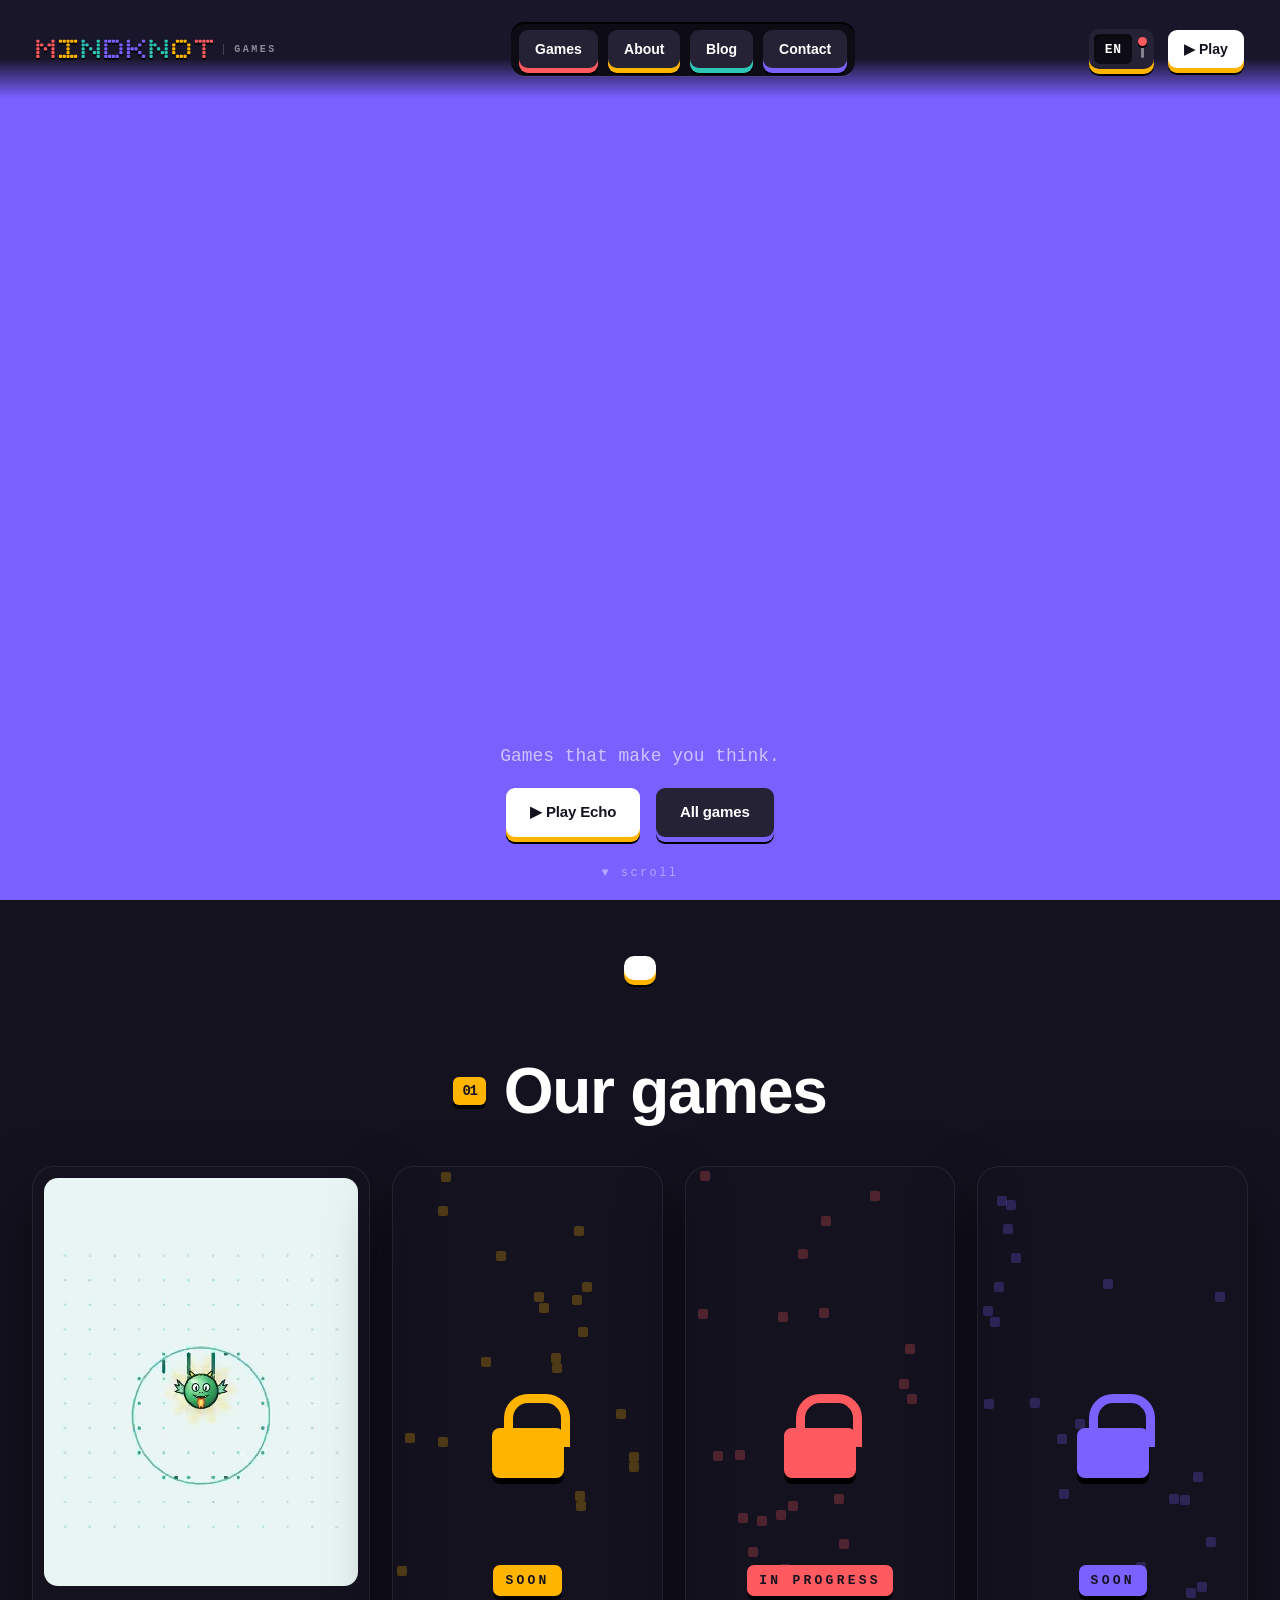
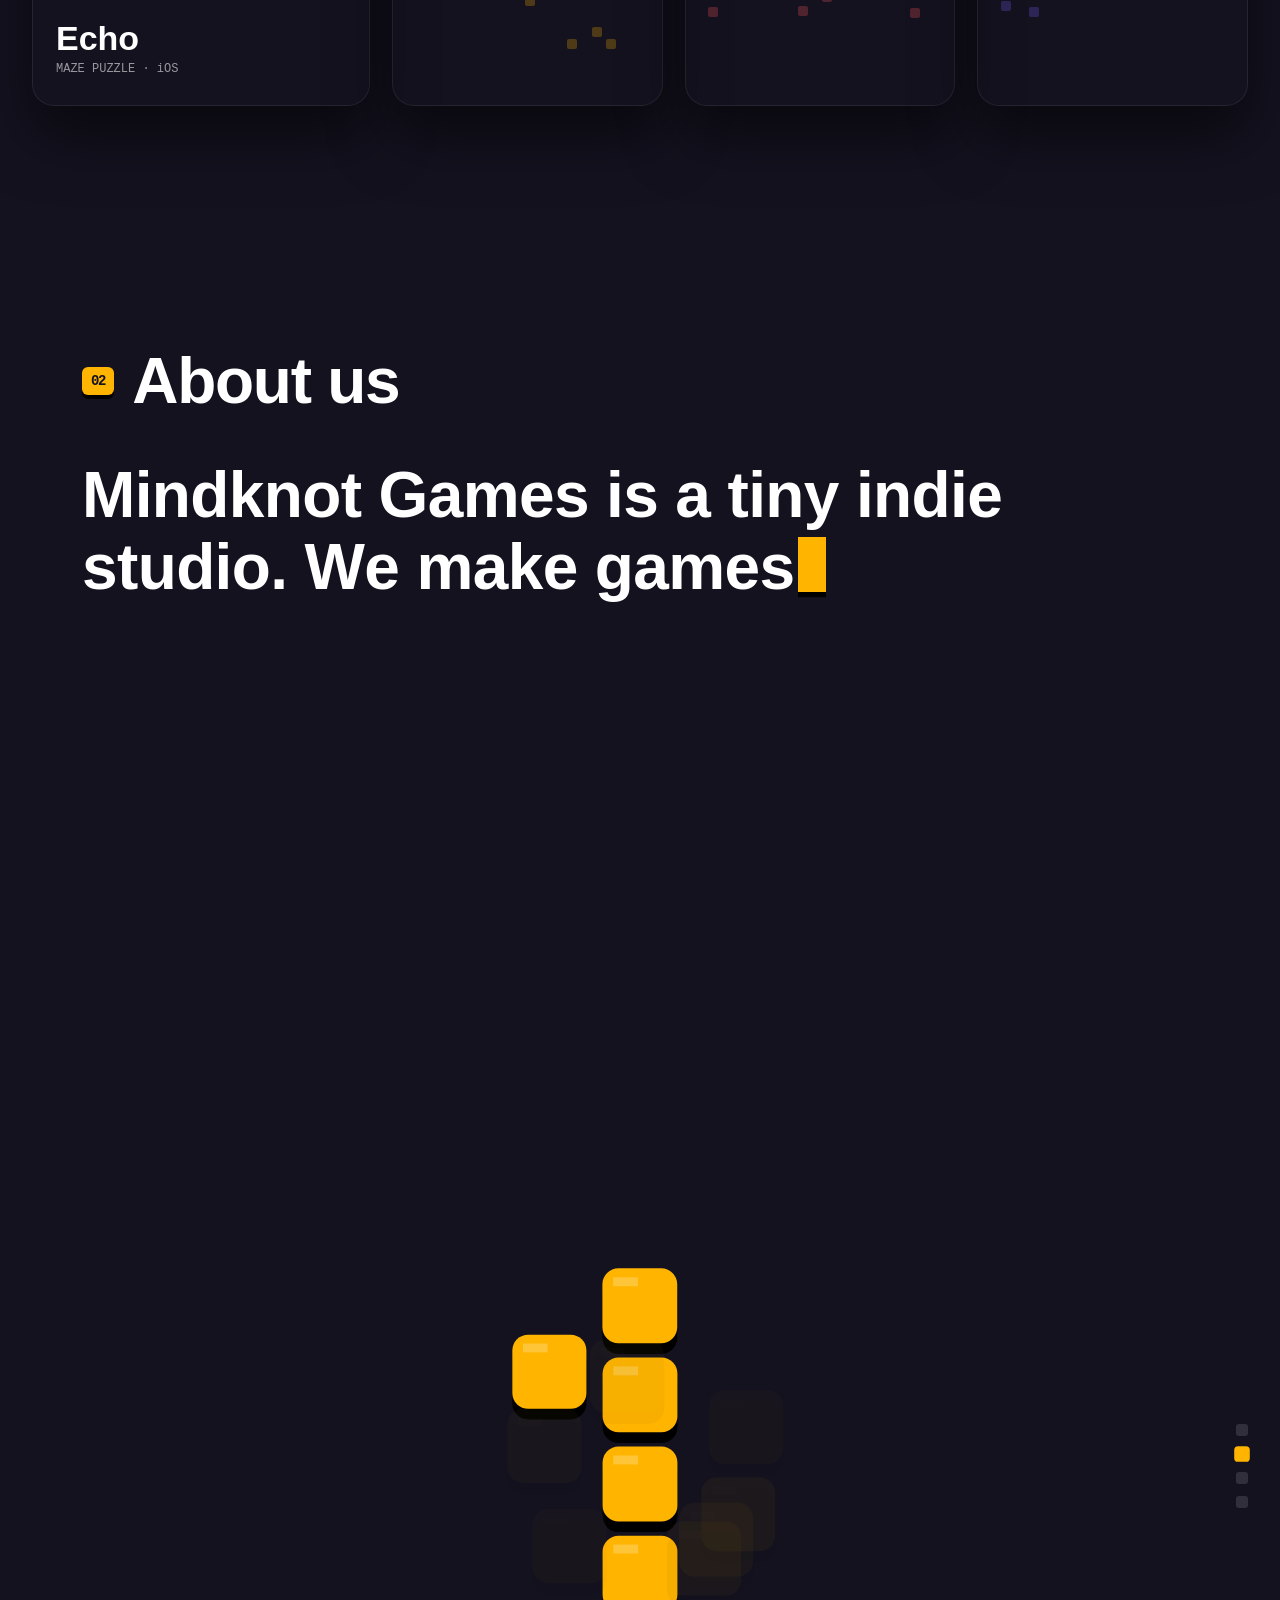
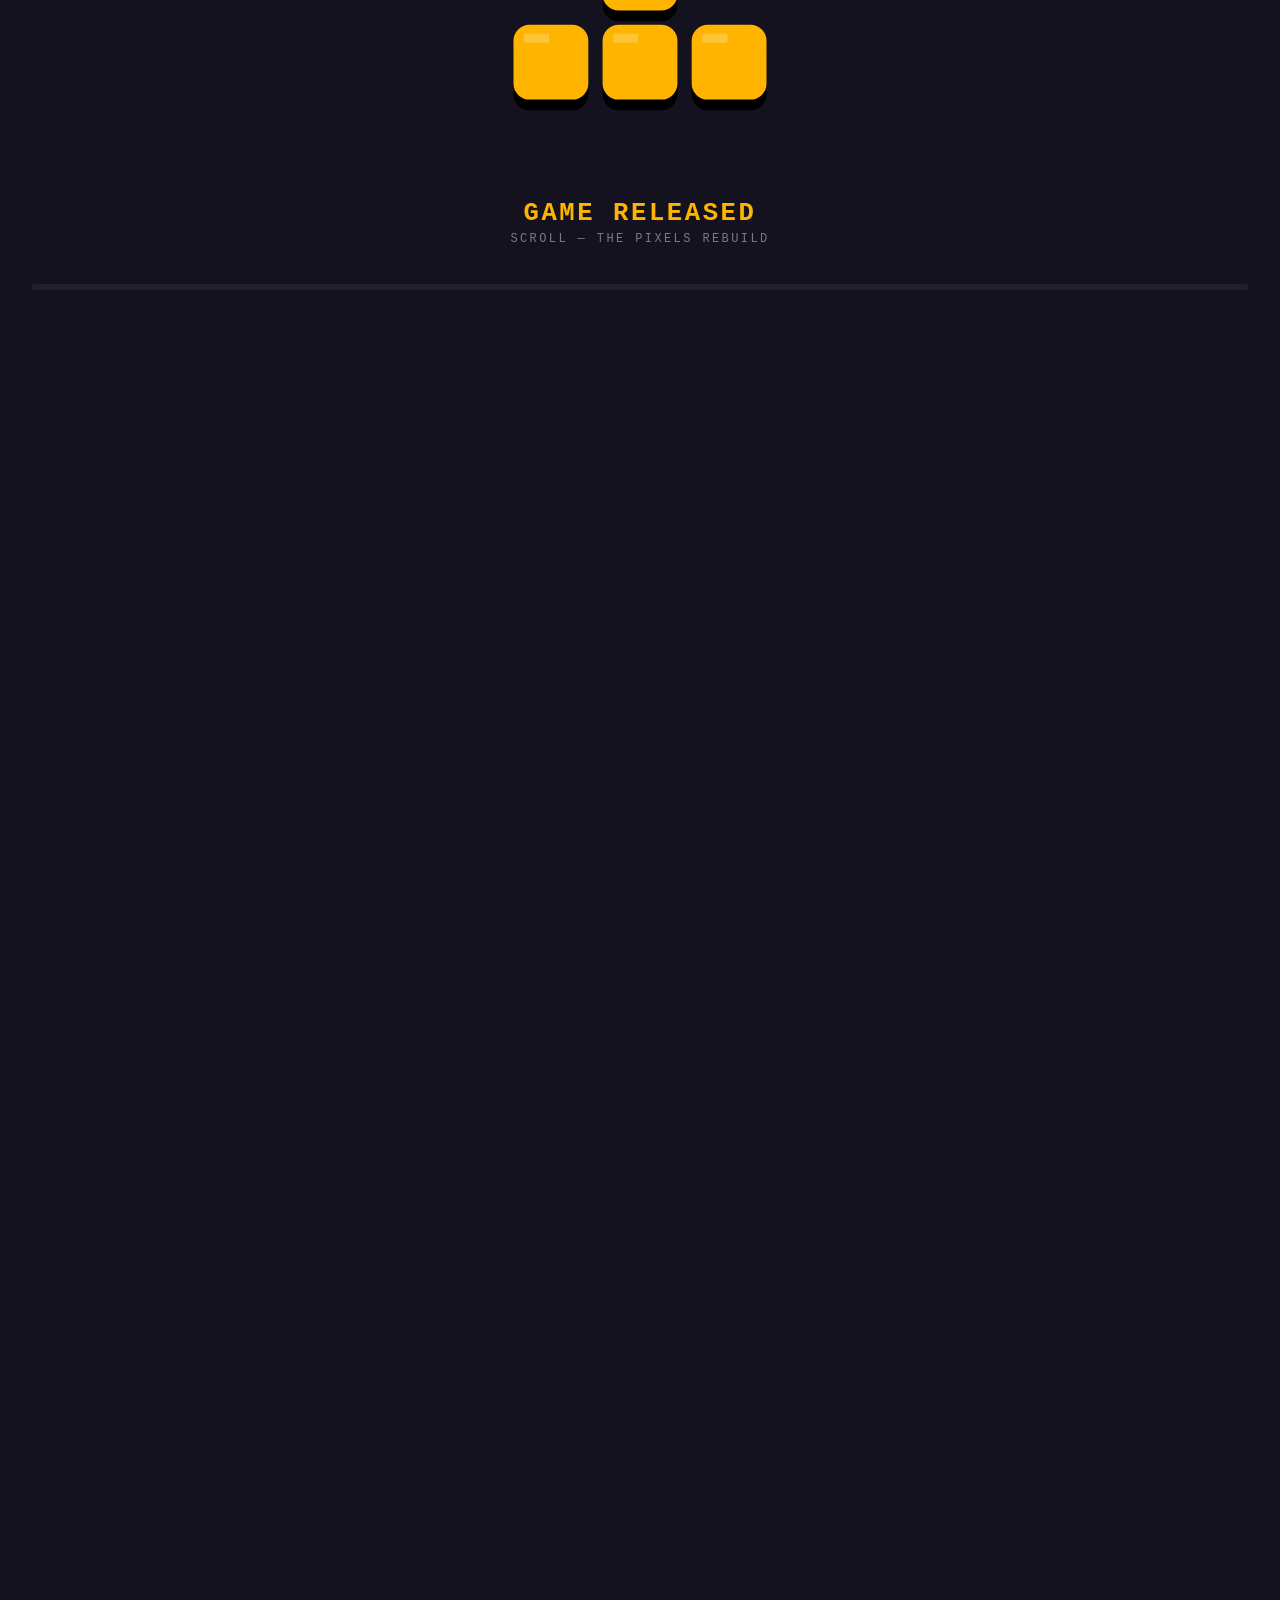
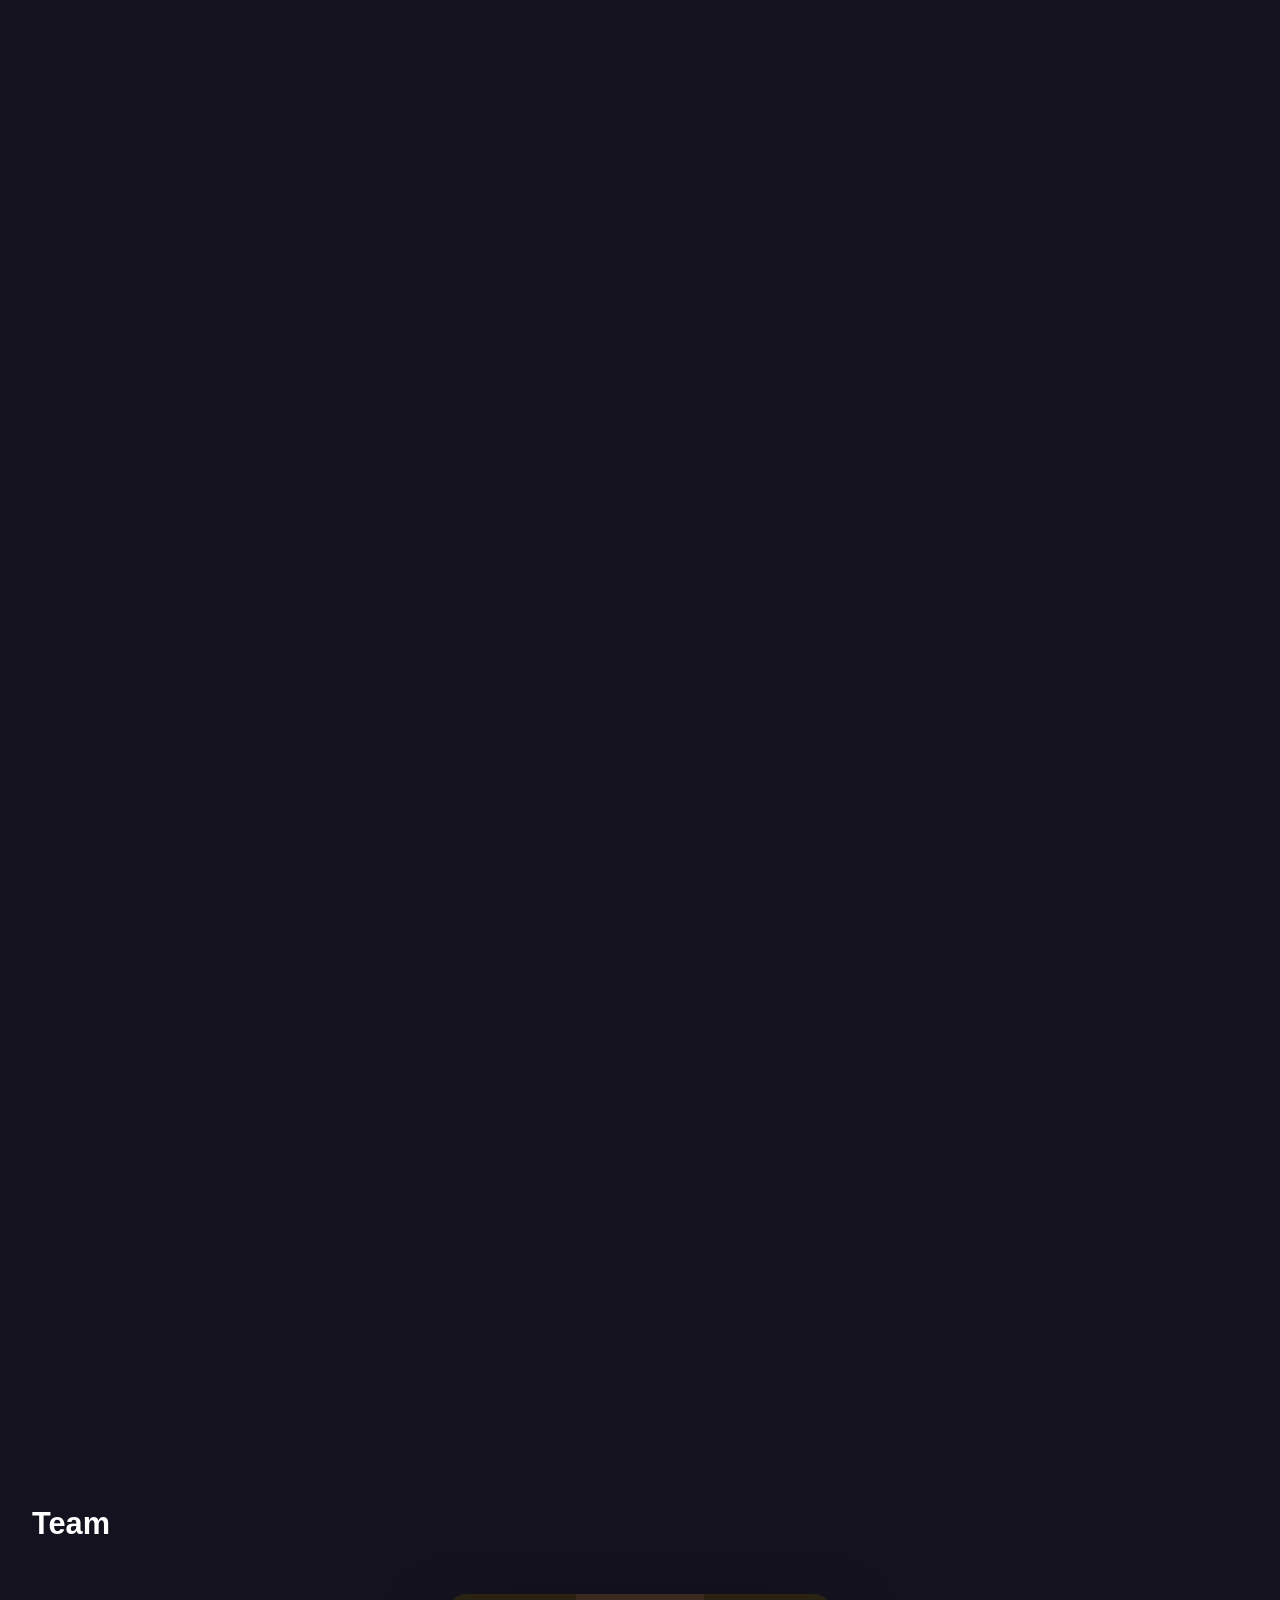
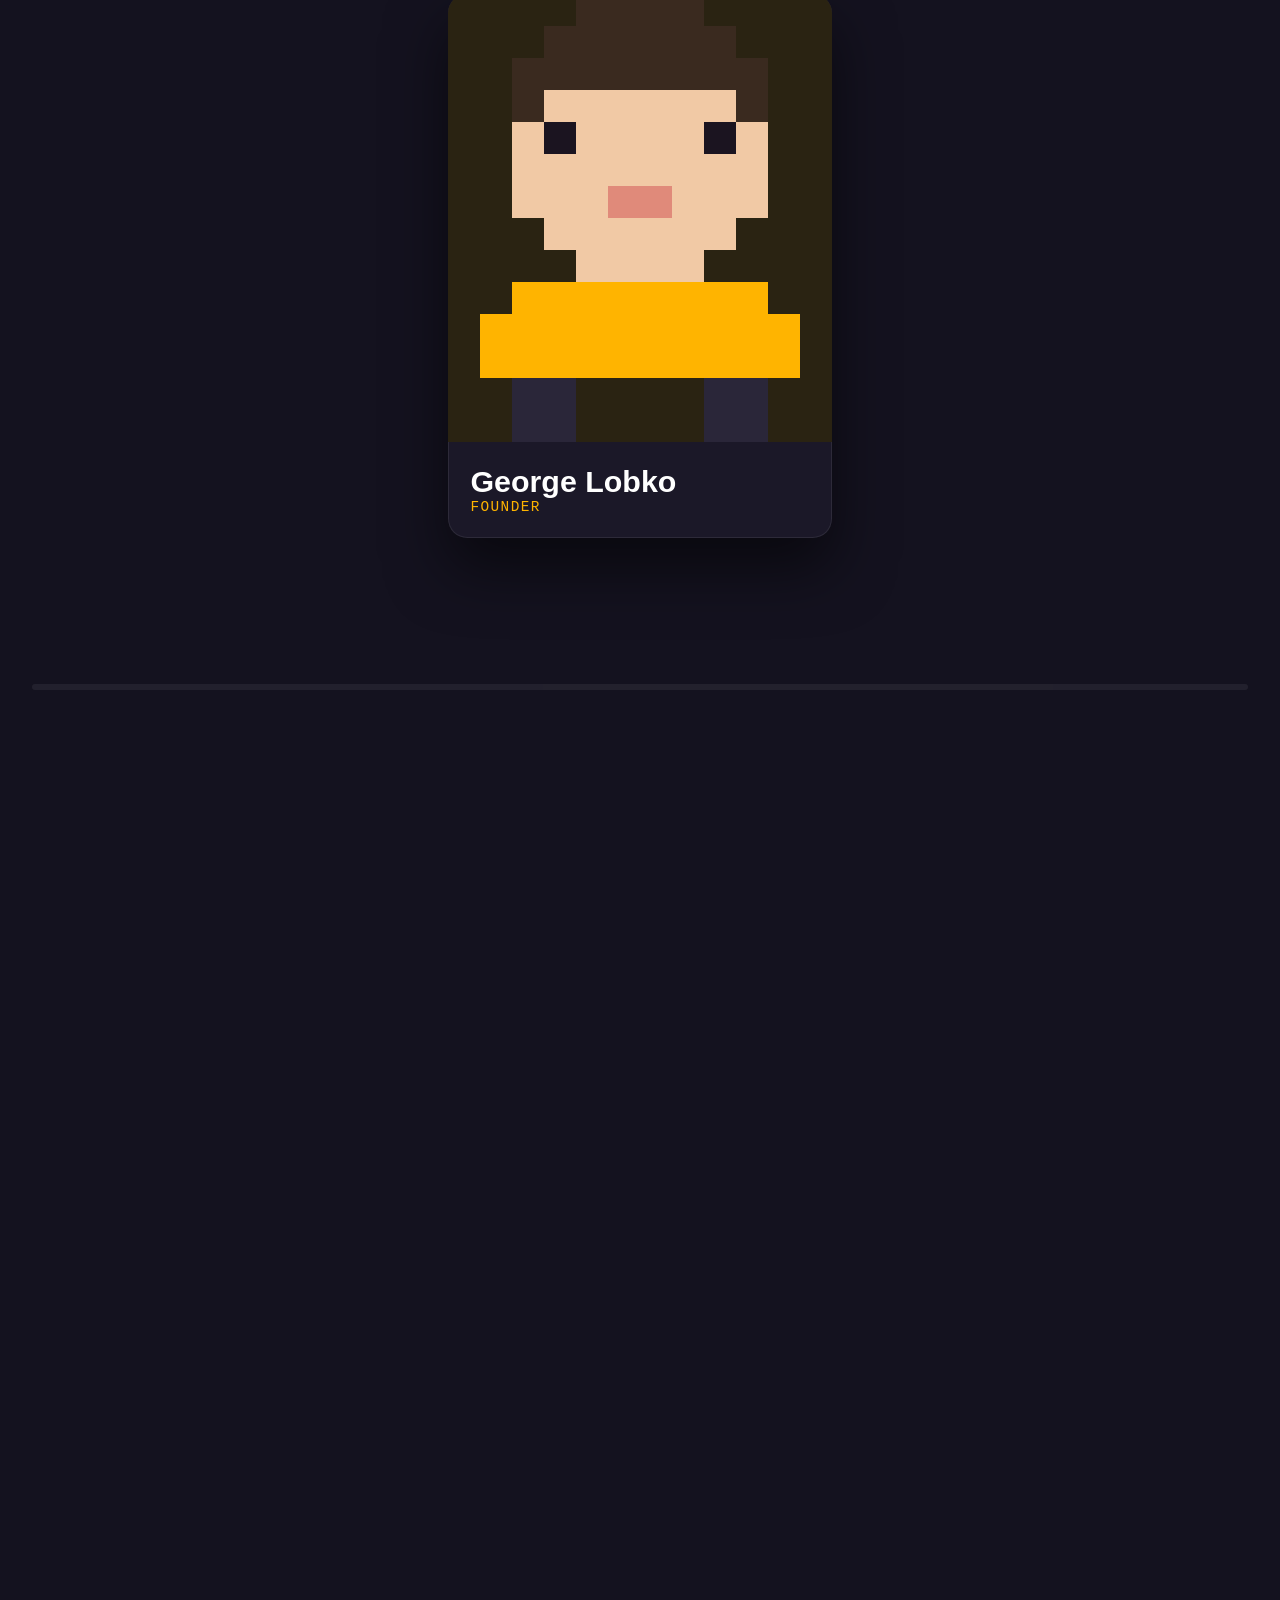
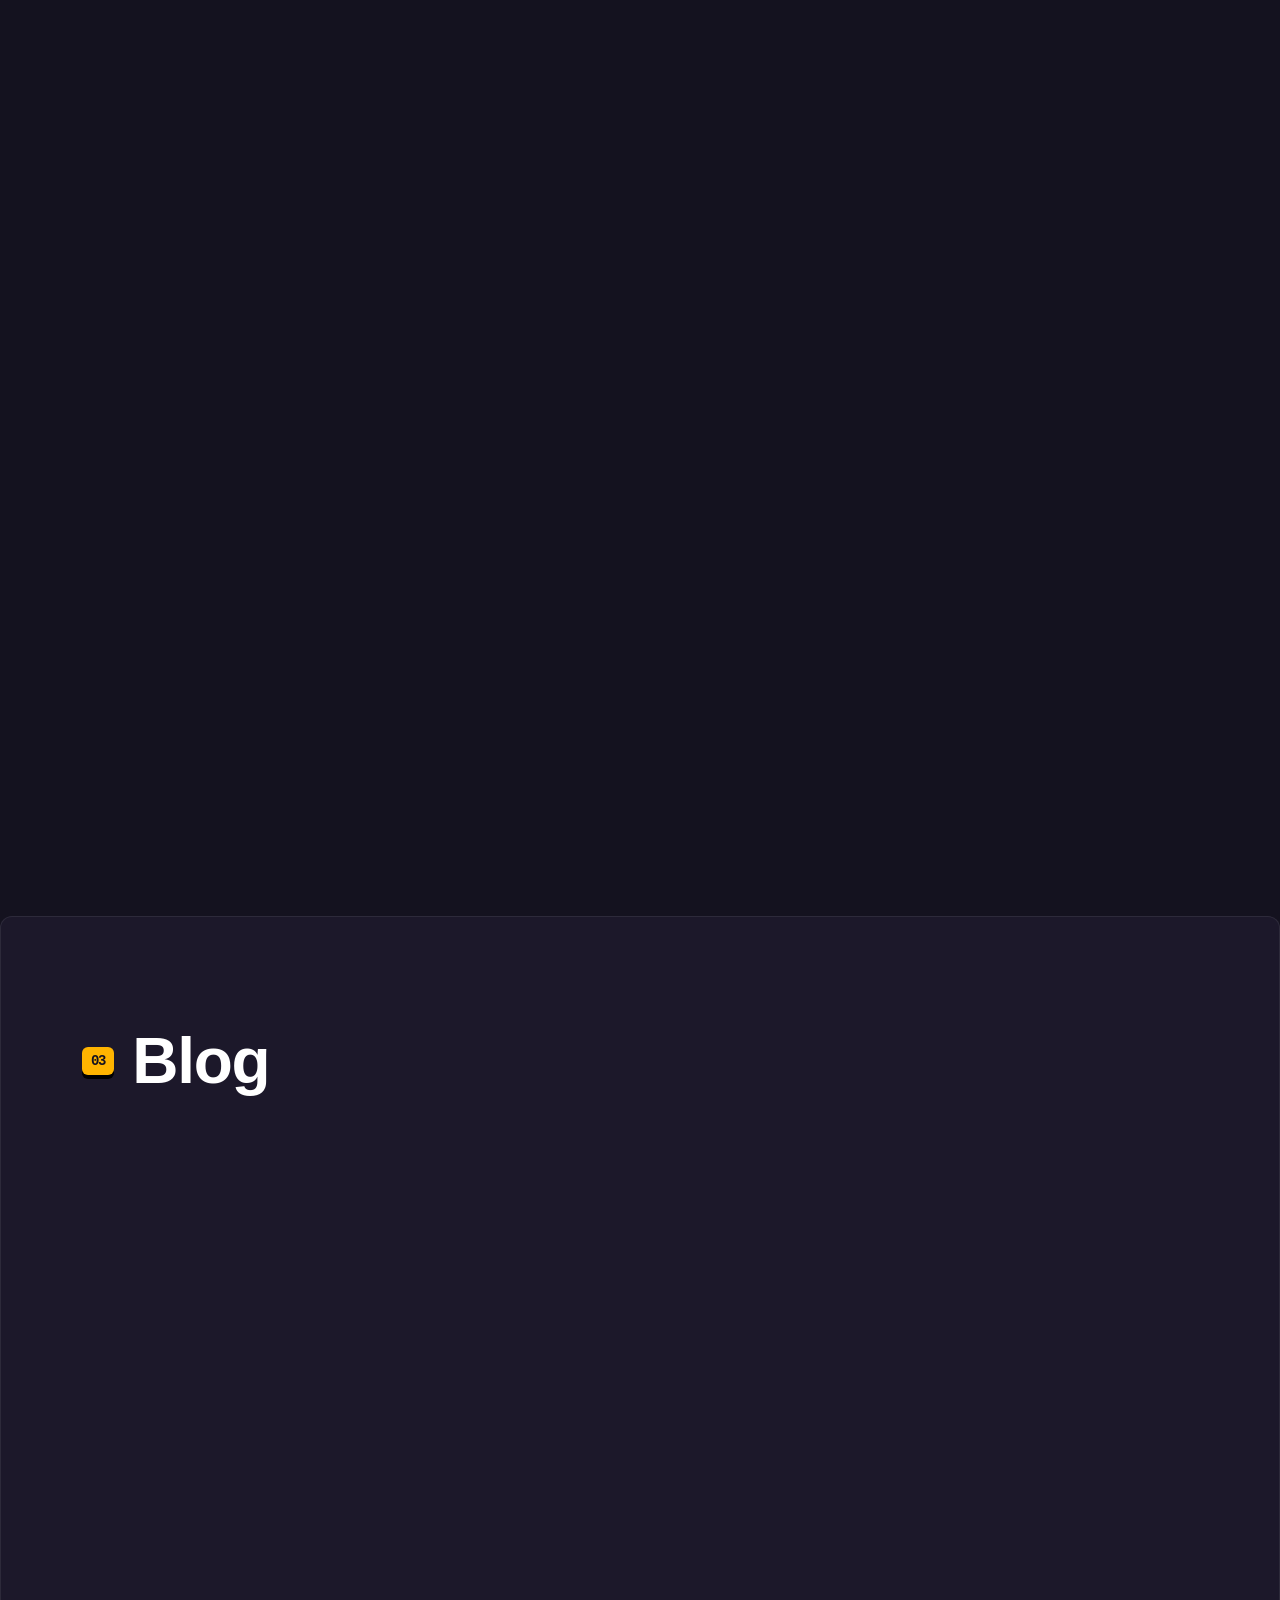
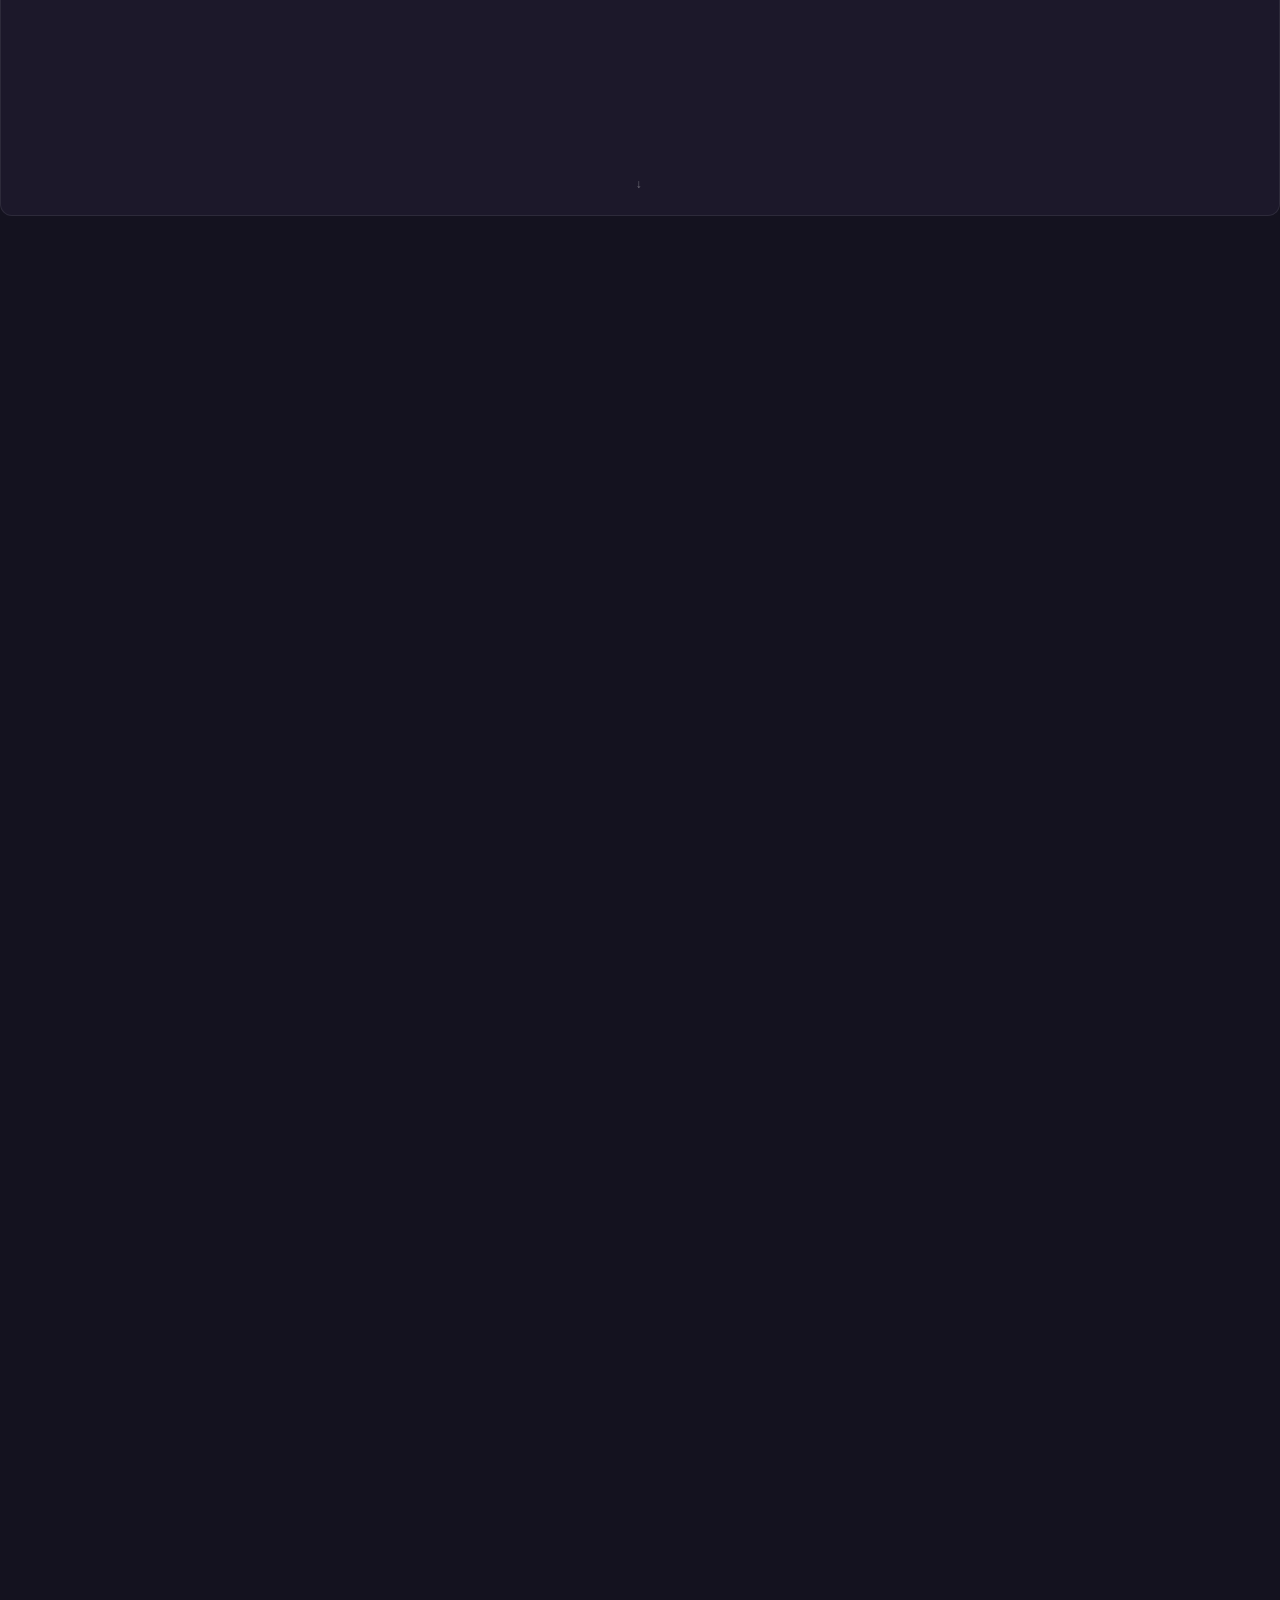
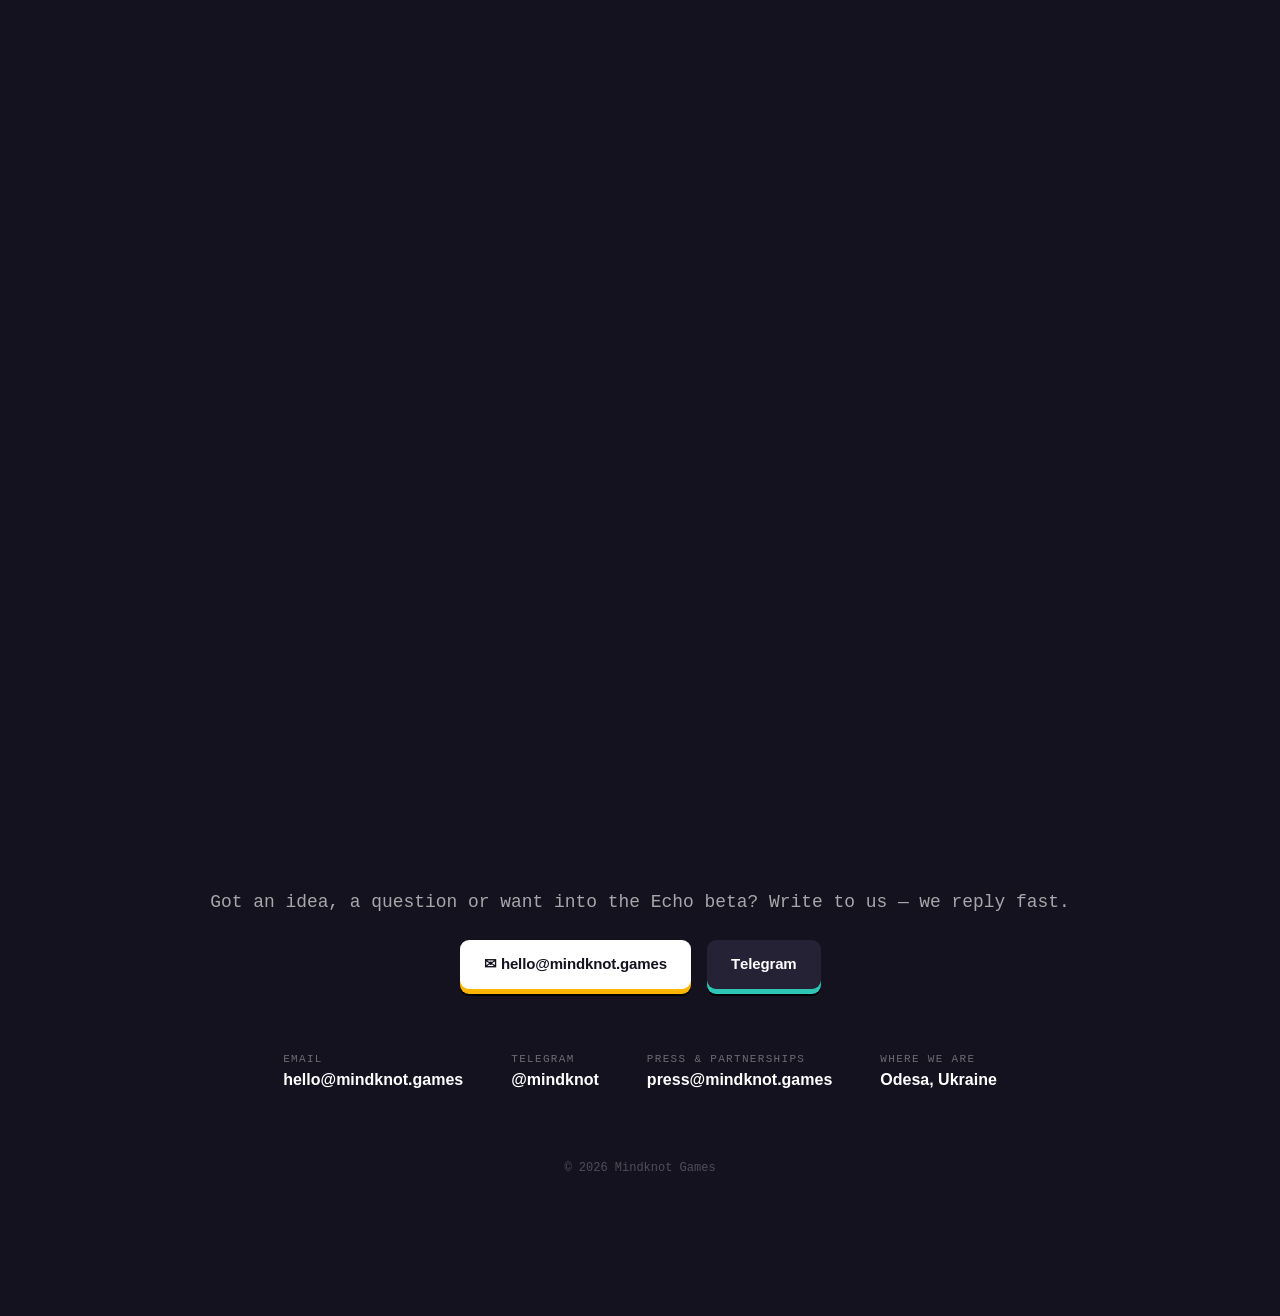
==== commit 2b444a2b: "Add files via upload" ====
--- a/index.html
+++ b/index.html
@@ -1097,8 +1097,8 @@
   else SC.cur=SC.tgt=scrollY;
   if((SC.anim||wheelMode)&&Math.abs(SC.cur-scrollY)>.4){driving=true;scrollTo(0,SC.cur);driving=false}
   // logo scatter plays as a timed animation, it never stops half-way
-  const leaving=(SC.anim?SC.anim.to:SC.cur)>innerHeight*.3?1:0;
-  SCAT+=Math.sign(leaving-SCAT)*Math.min(Math.abs(leaving-SCAT),dt/.9);
+  const leaving=(SC.anim?SC.anim.to:SC.cur)>(wheelMode?innerHeight*.3:30)?1:0;
+  SCAT+=Math.sign(leaving-SCAT)*Math.min(Math.abs(leaving-SCAT),dt/(wheelMode?.9:.45));
   SCATE=easeIO(SCAT);
   requestAnimationFrame(scrollLoop)})(performance.now());
 // header + hero buttons jump to sections smoothly
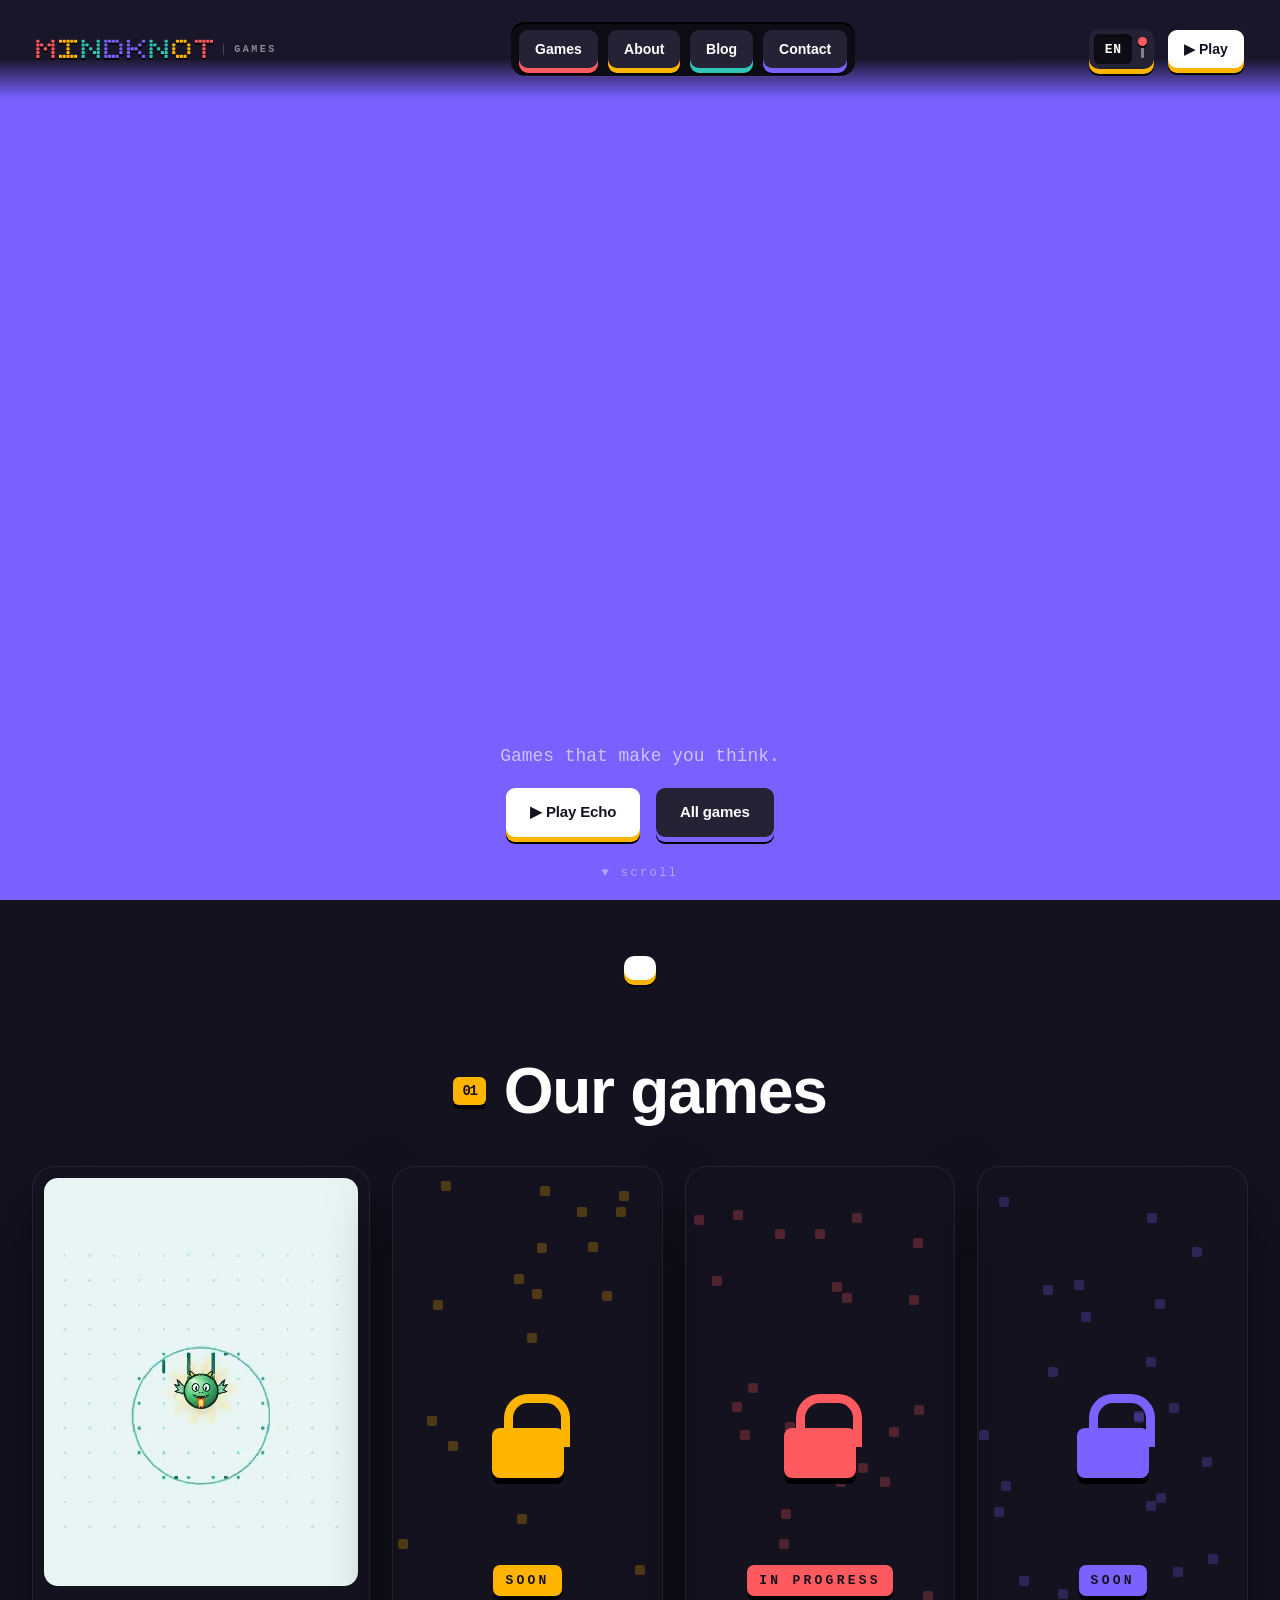
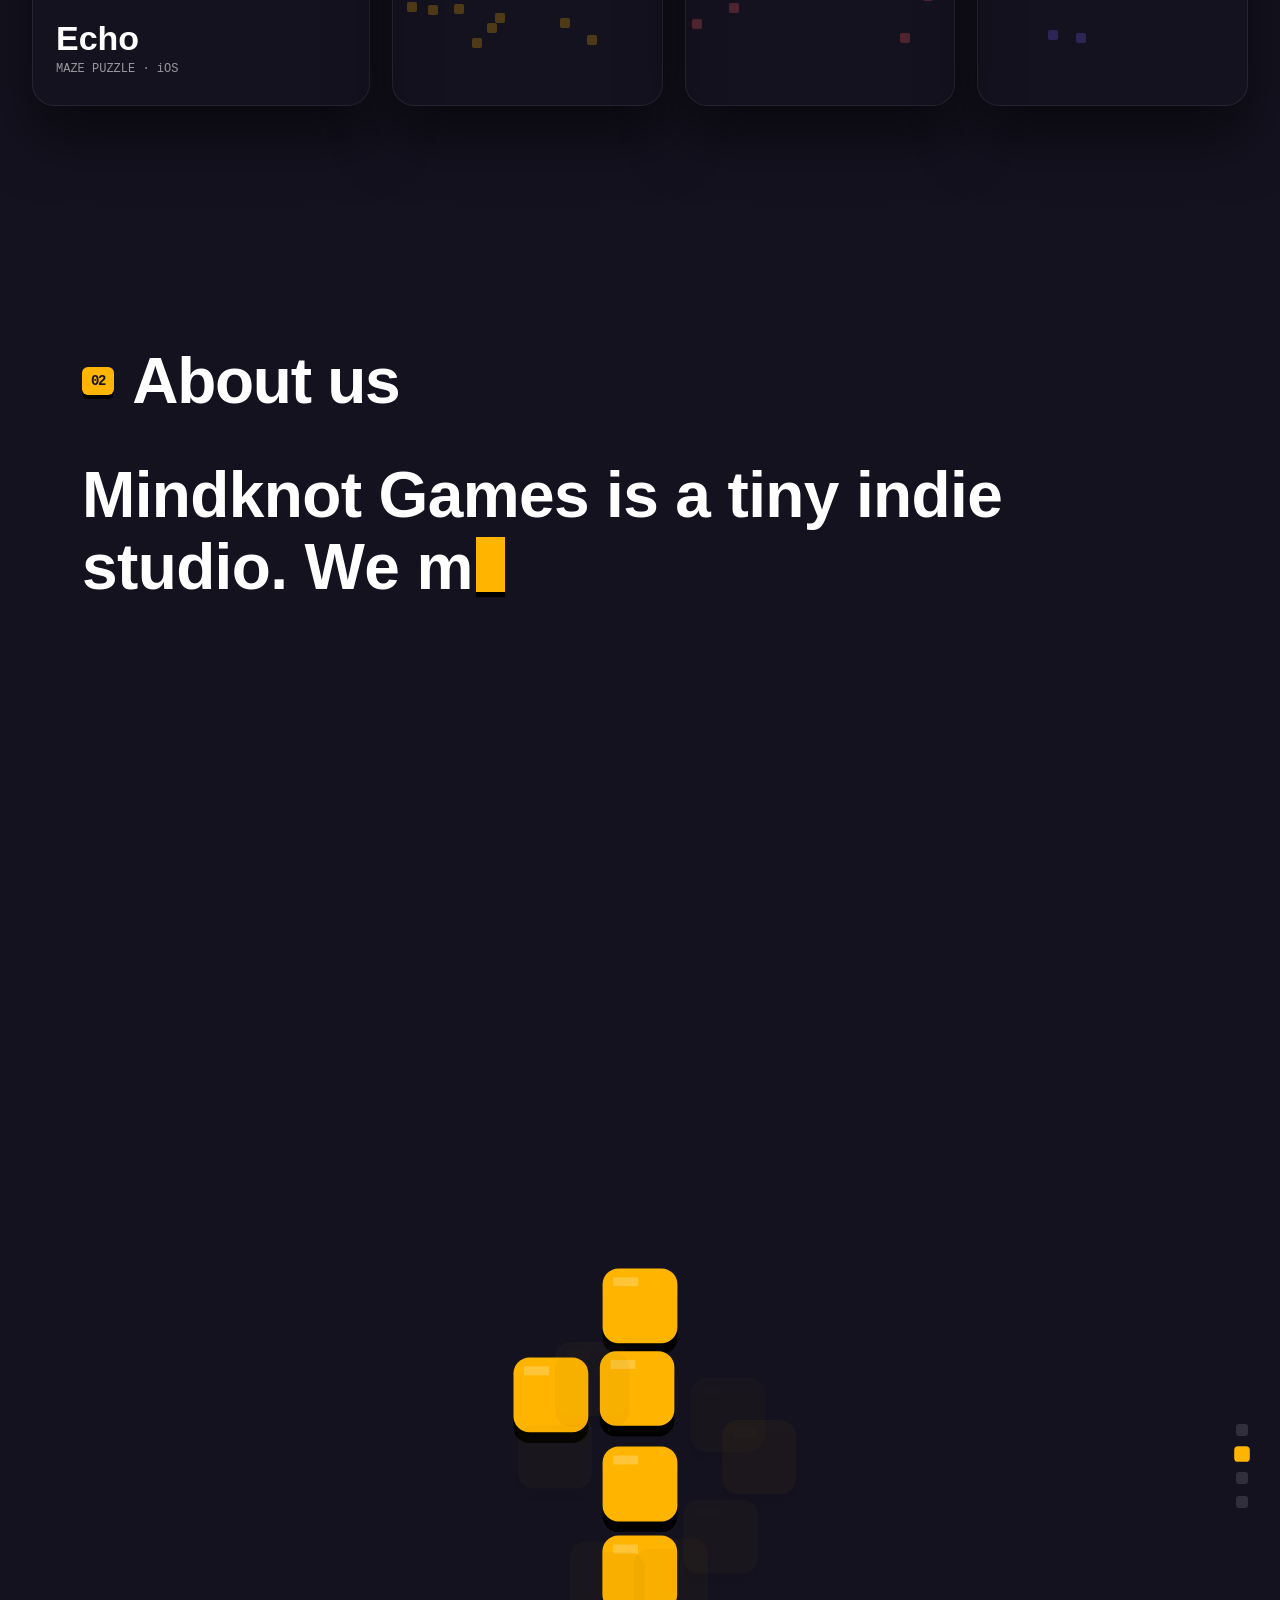
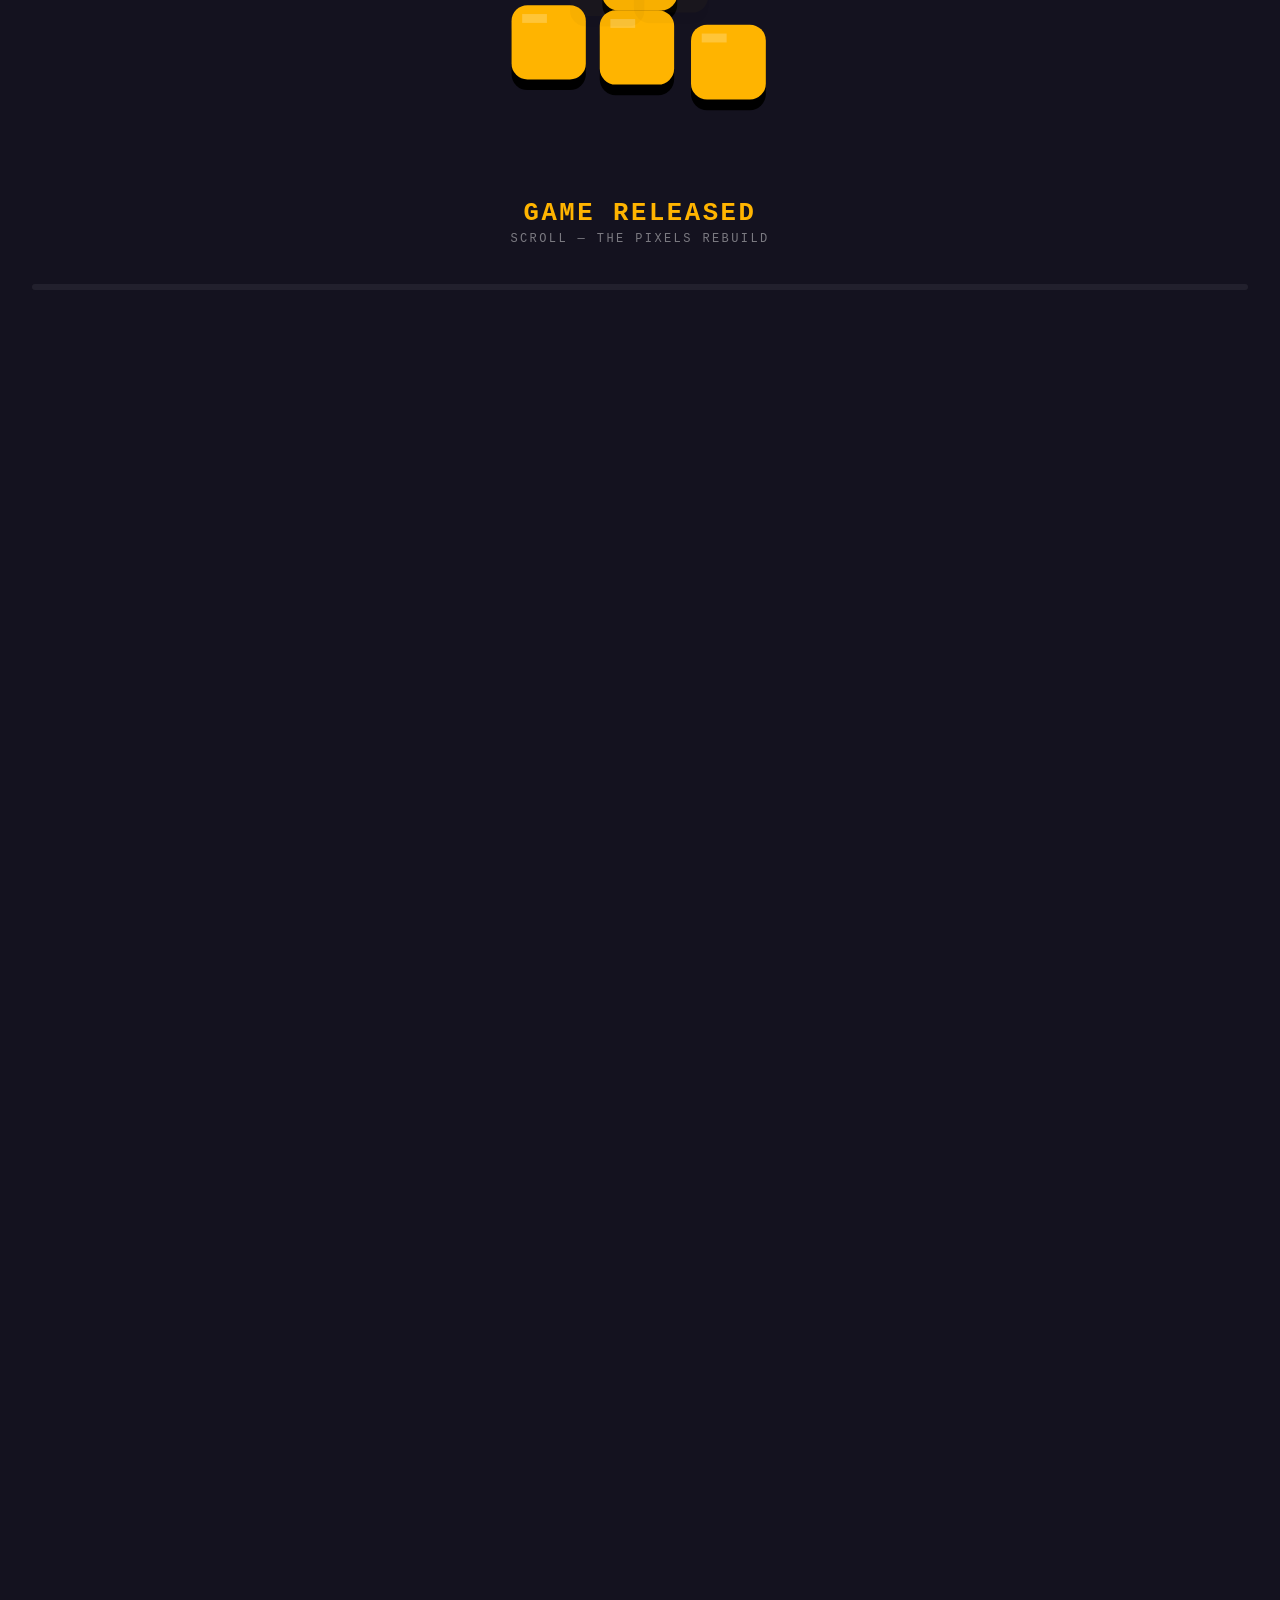
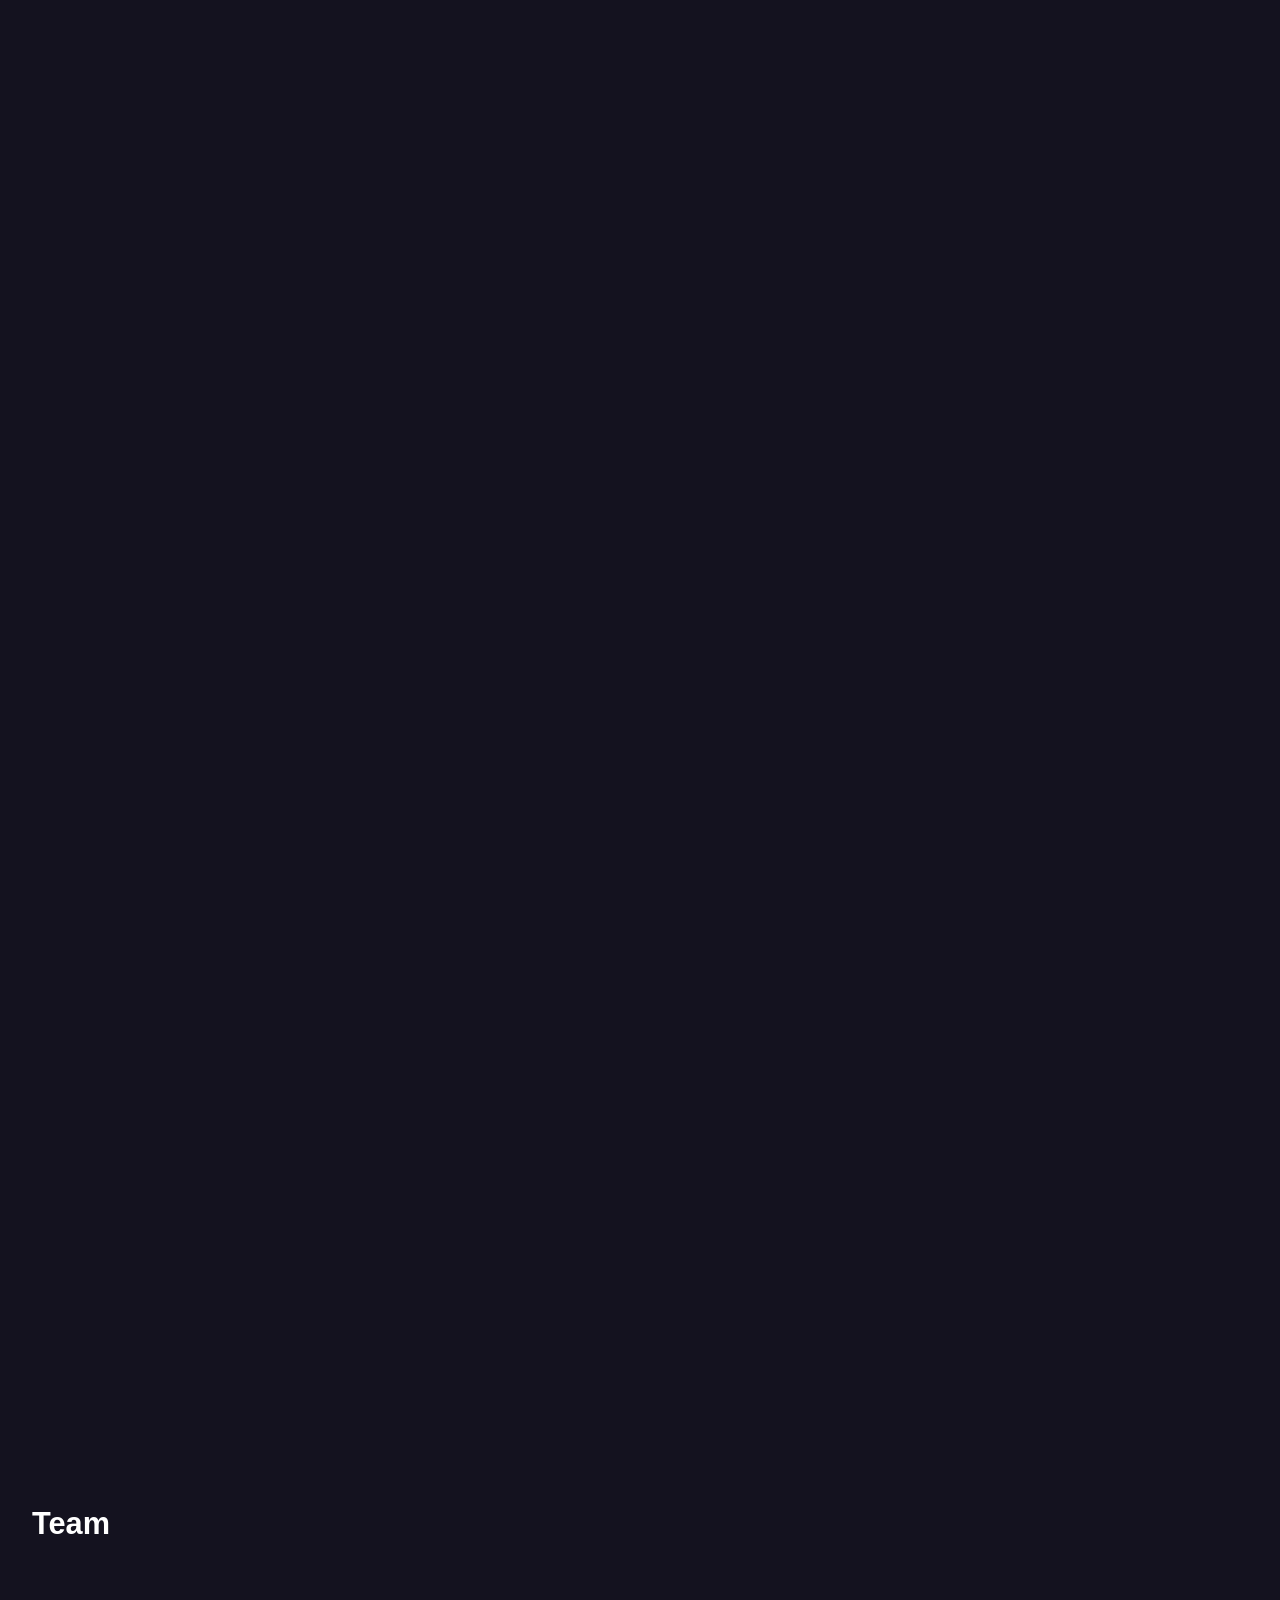
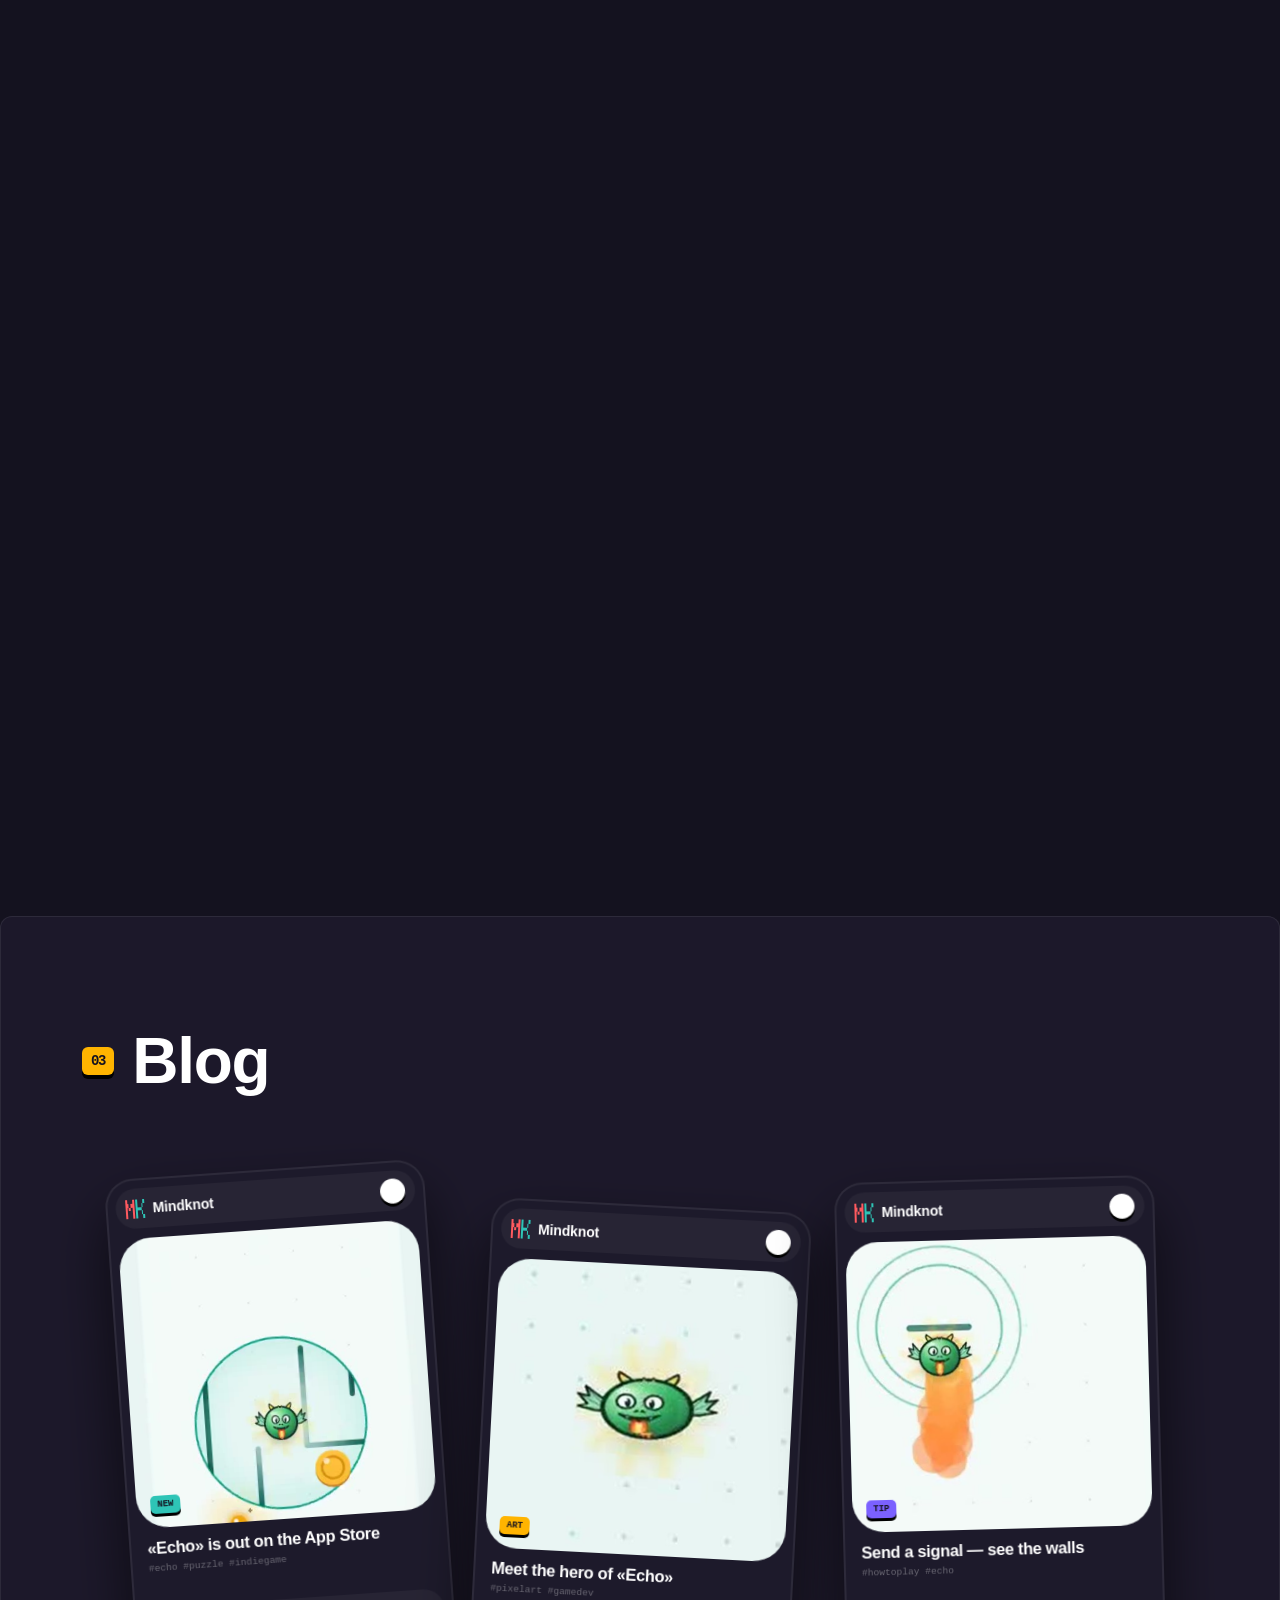
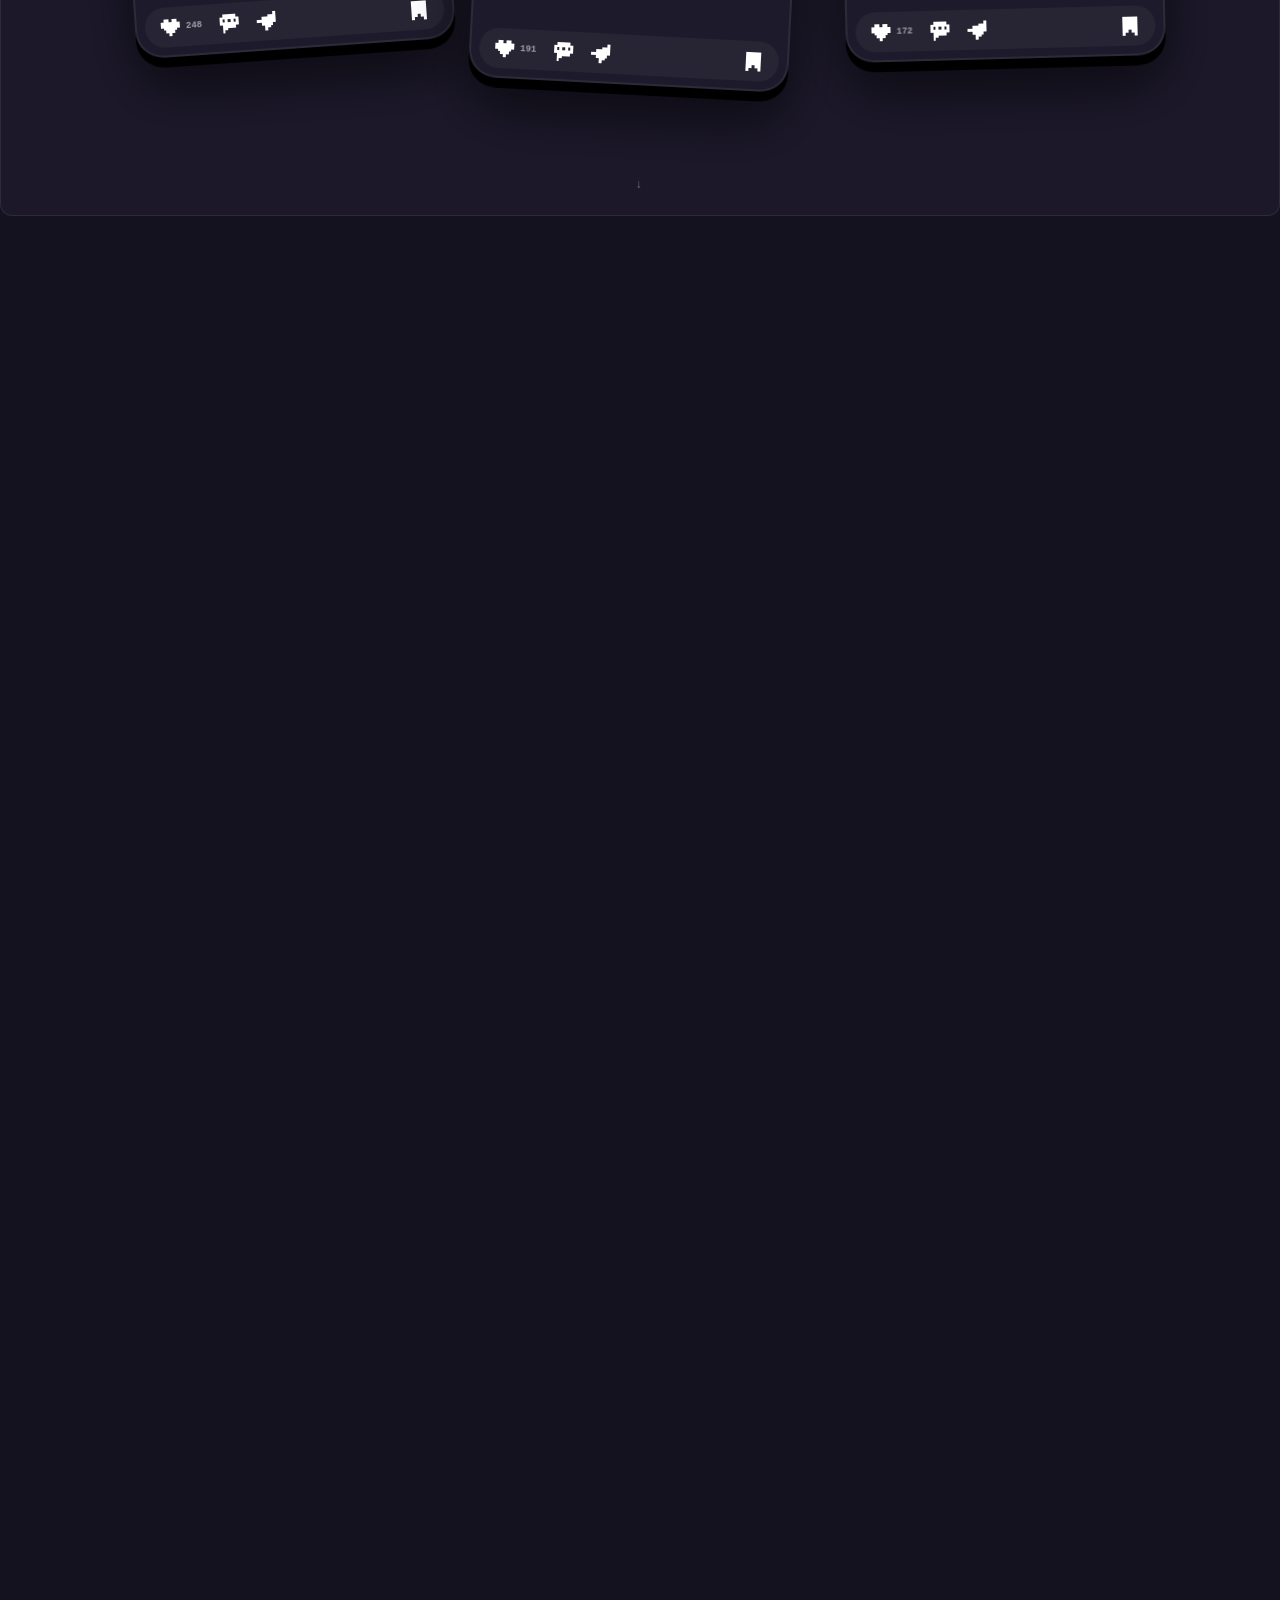
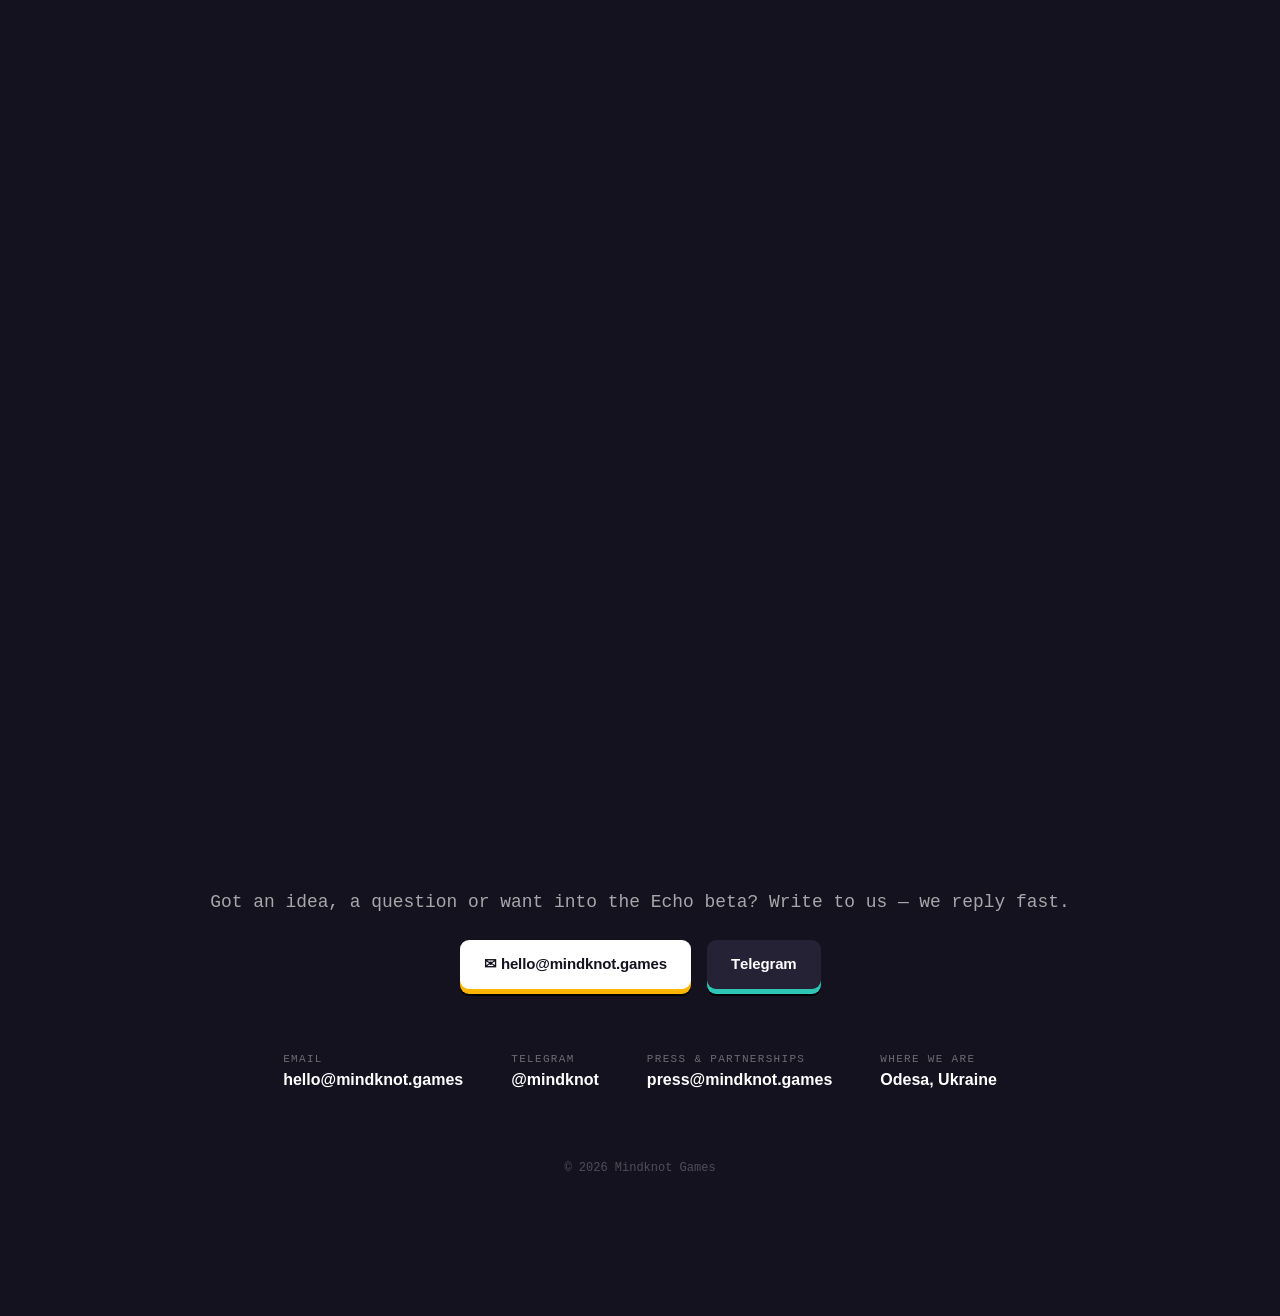
==== commit 67876a8f: "Add files via upload" ====
--- a/index.html
+++ b/index.html
@@ -1,6 +1,6 @@
 <!DOCTYPE html>
 <html lang="ru">
-<head>
+<head><link rel="icon" type="image/png" href="favicon.png?v=2"><link rel="apple-touch-icon" href="apple-touch-icon.png">
 <meta charset="utf-8">
 <meta name="viewport" content="width=device-width,initial-scale=1,maximum-scale=1,user-scalable=no">
 <title>Mindknot Games</title>
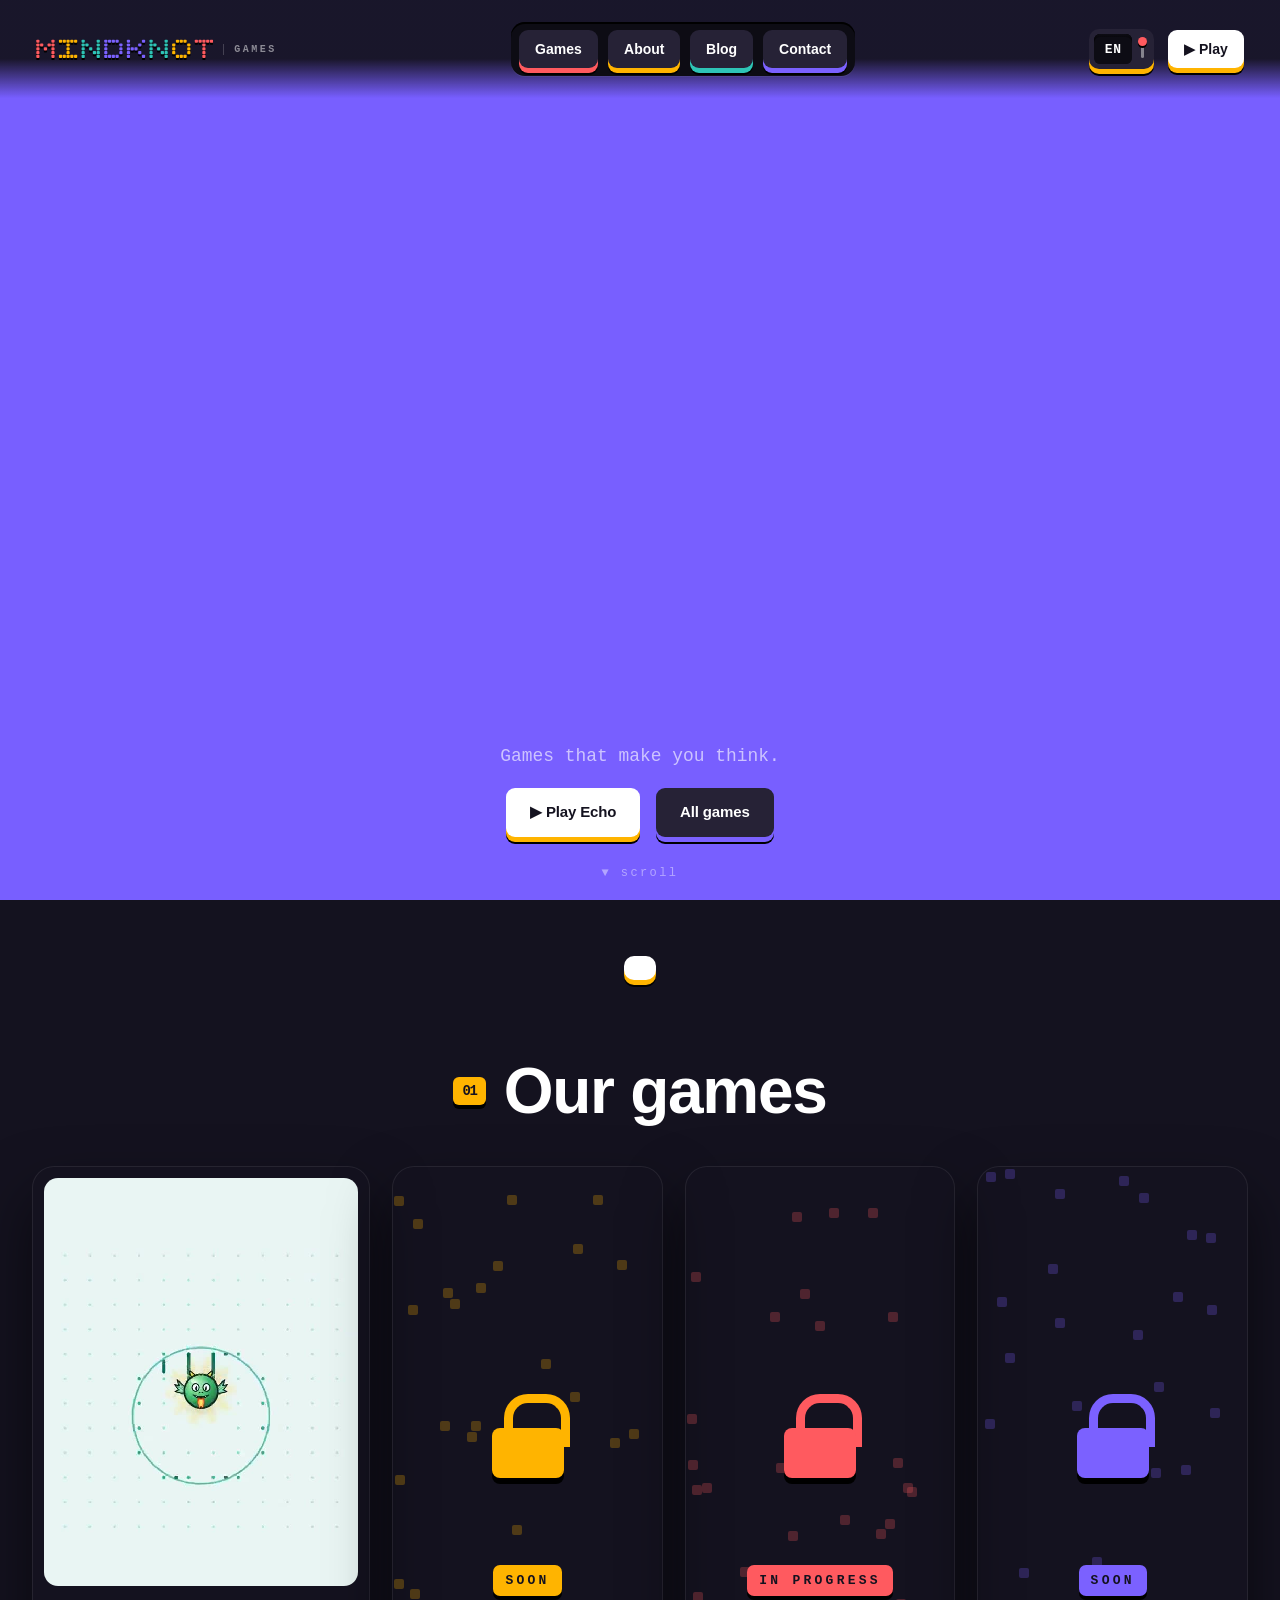
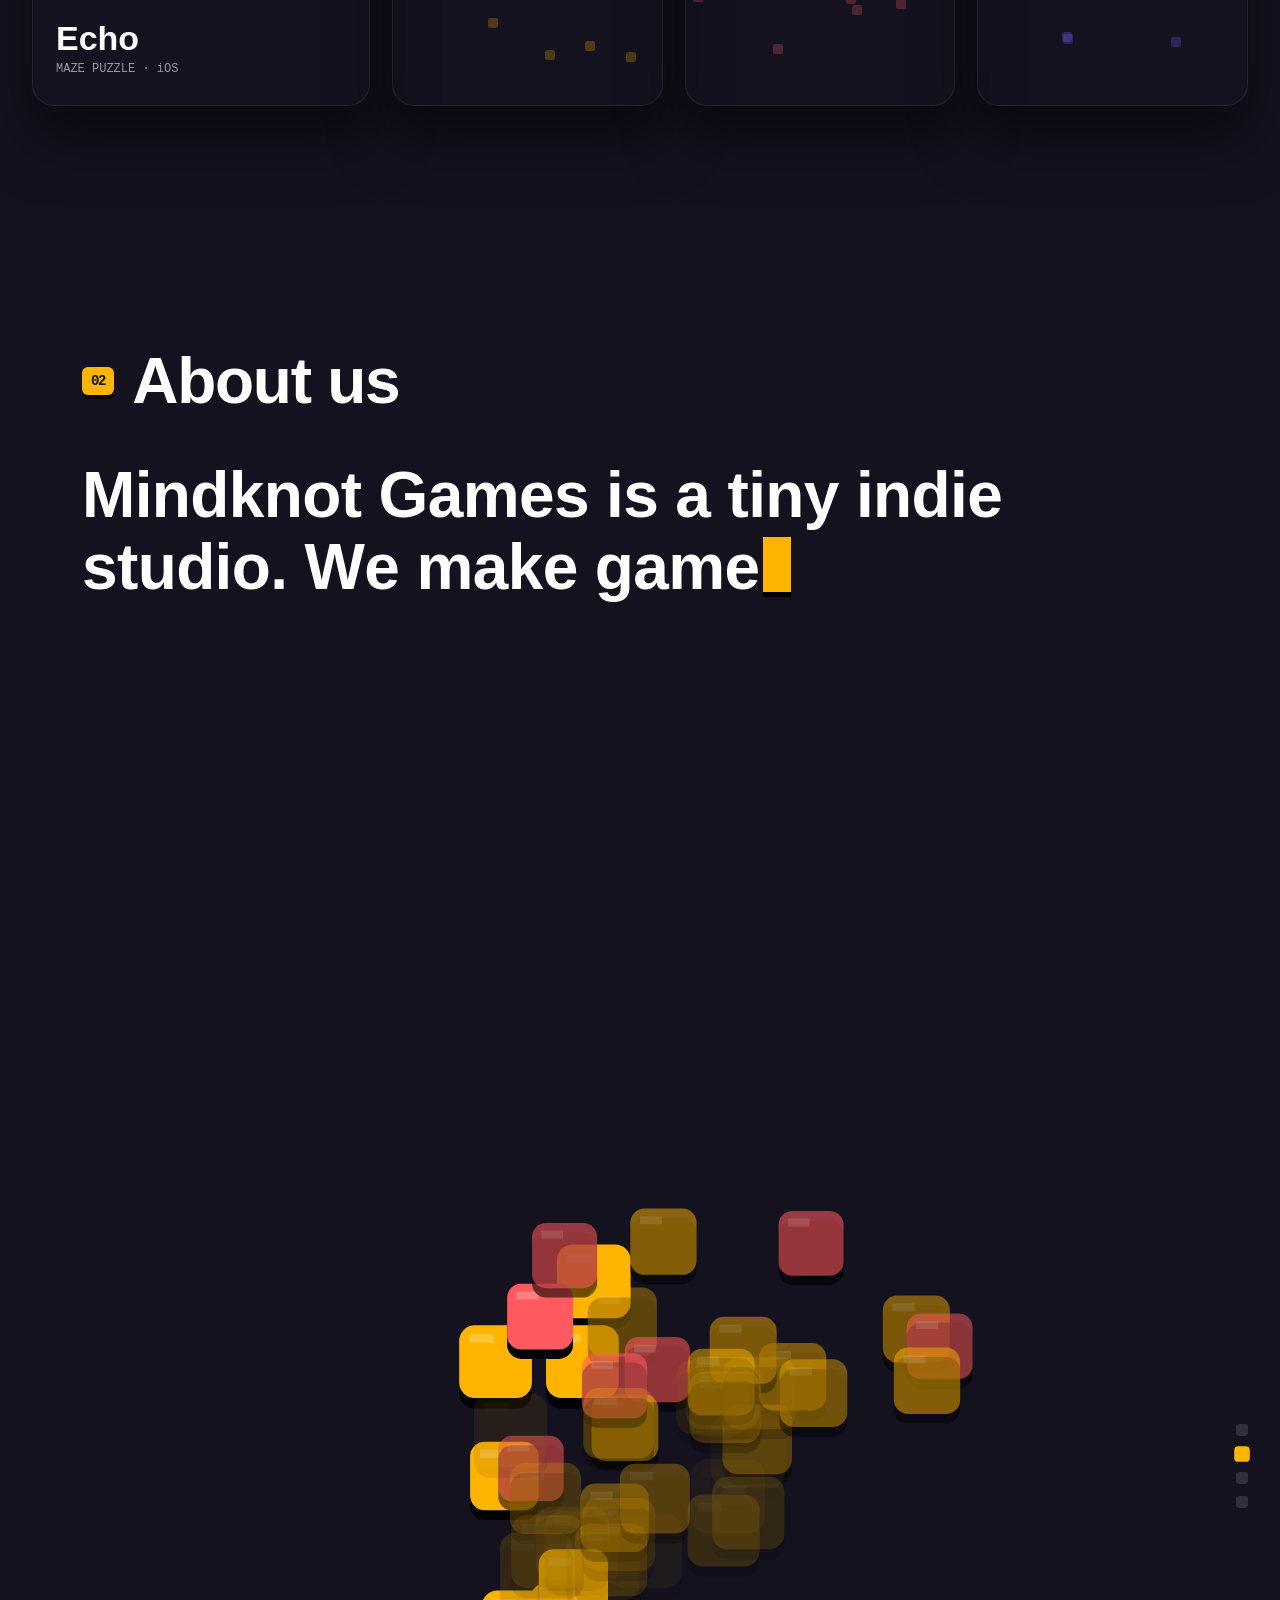
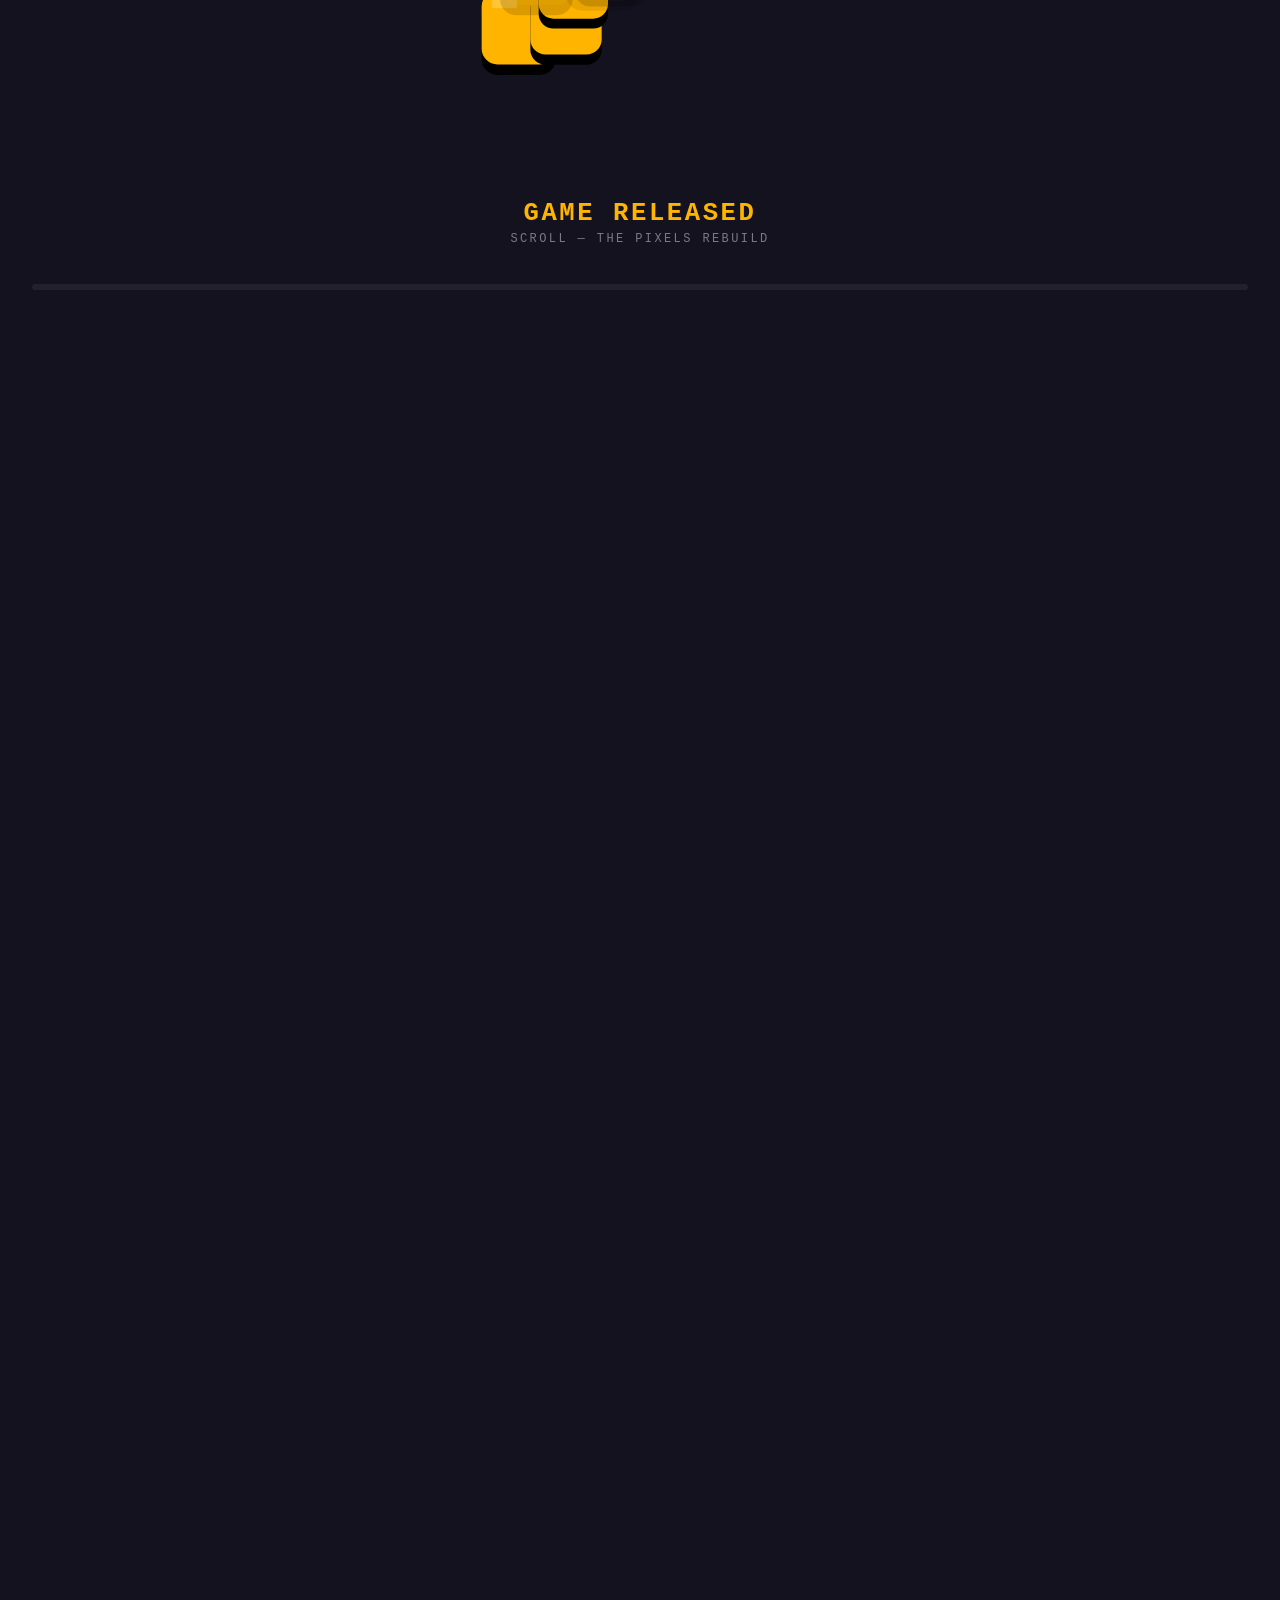
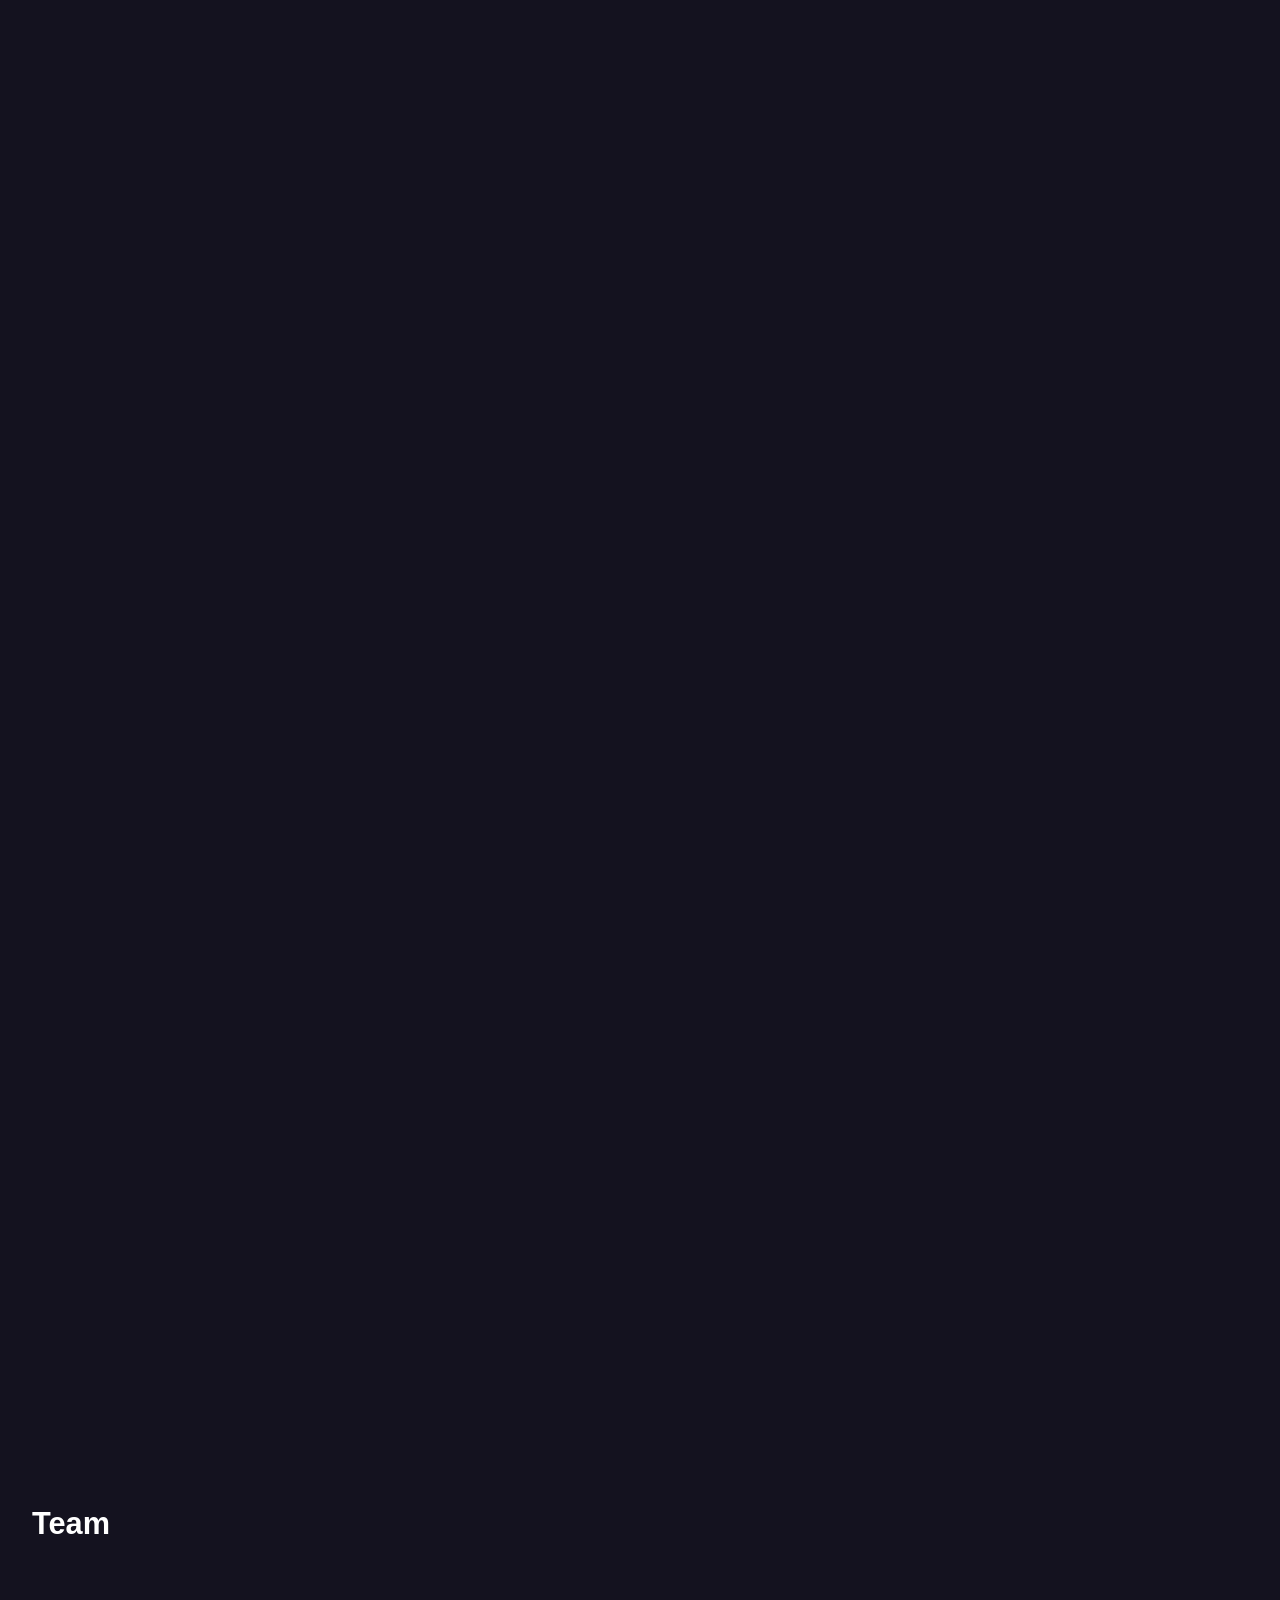
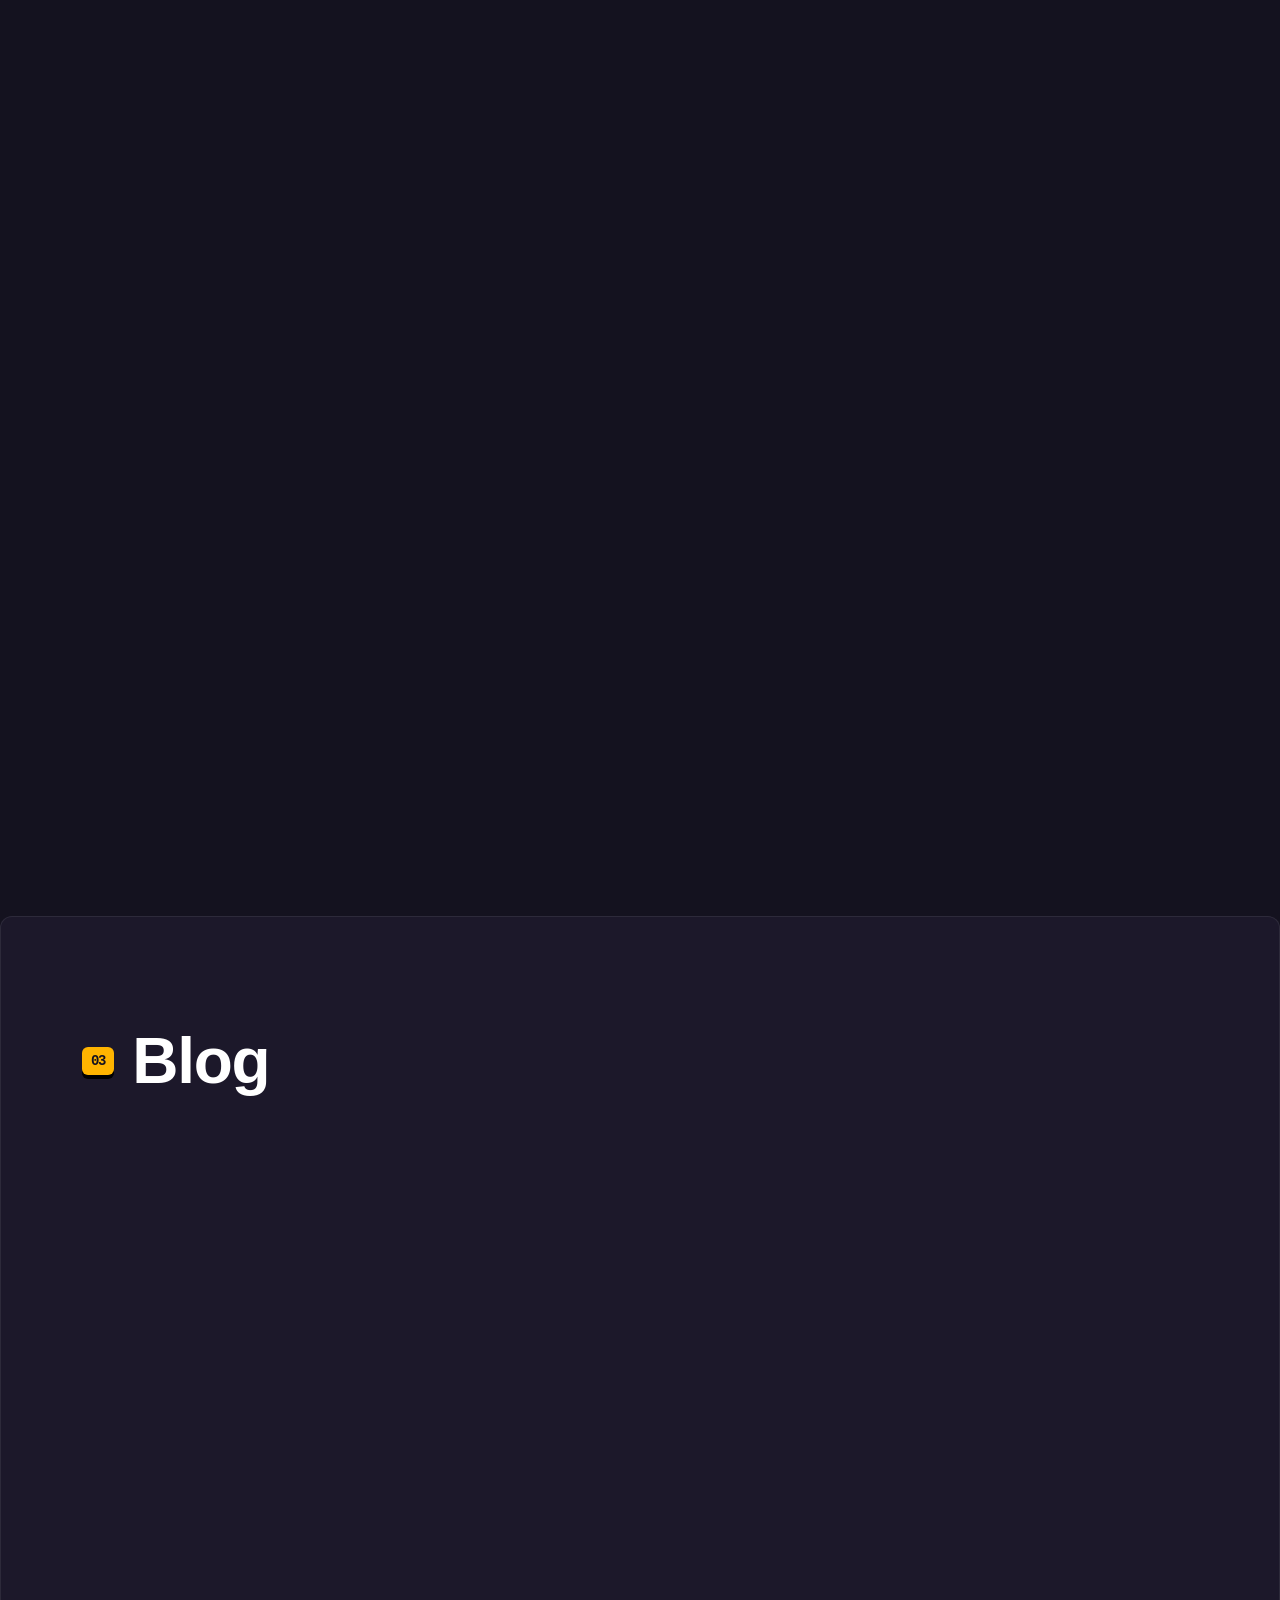
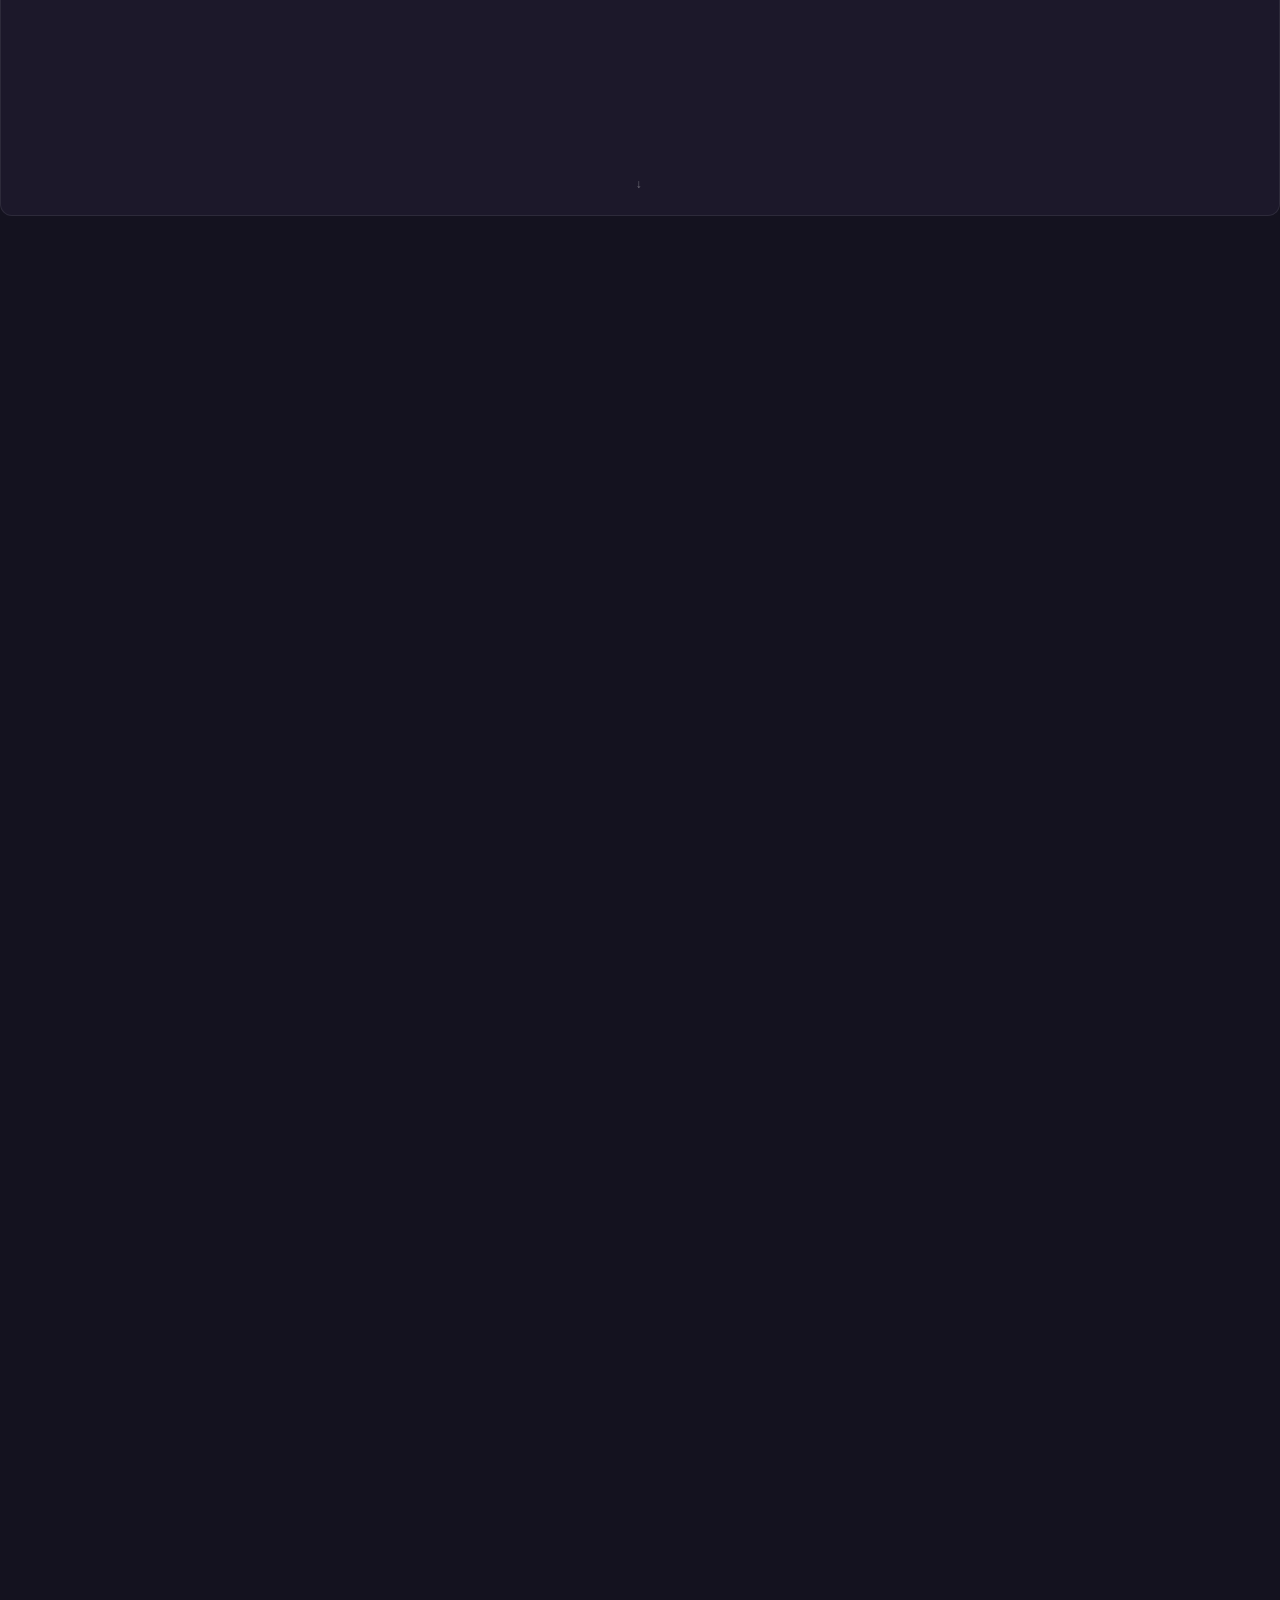
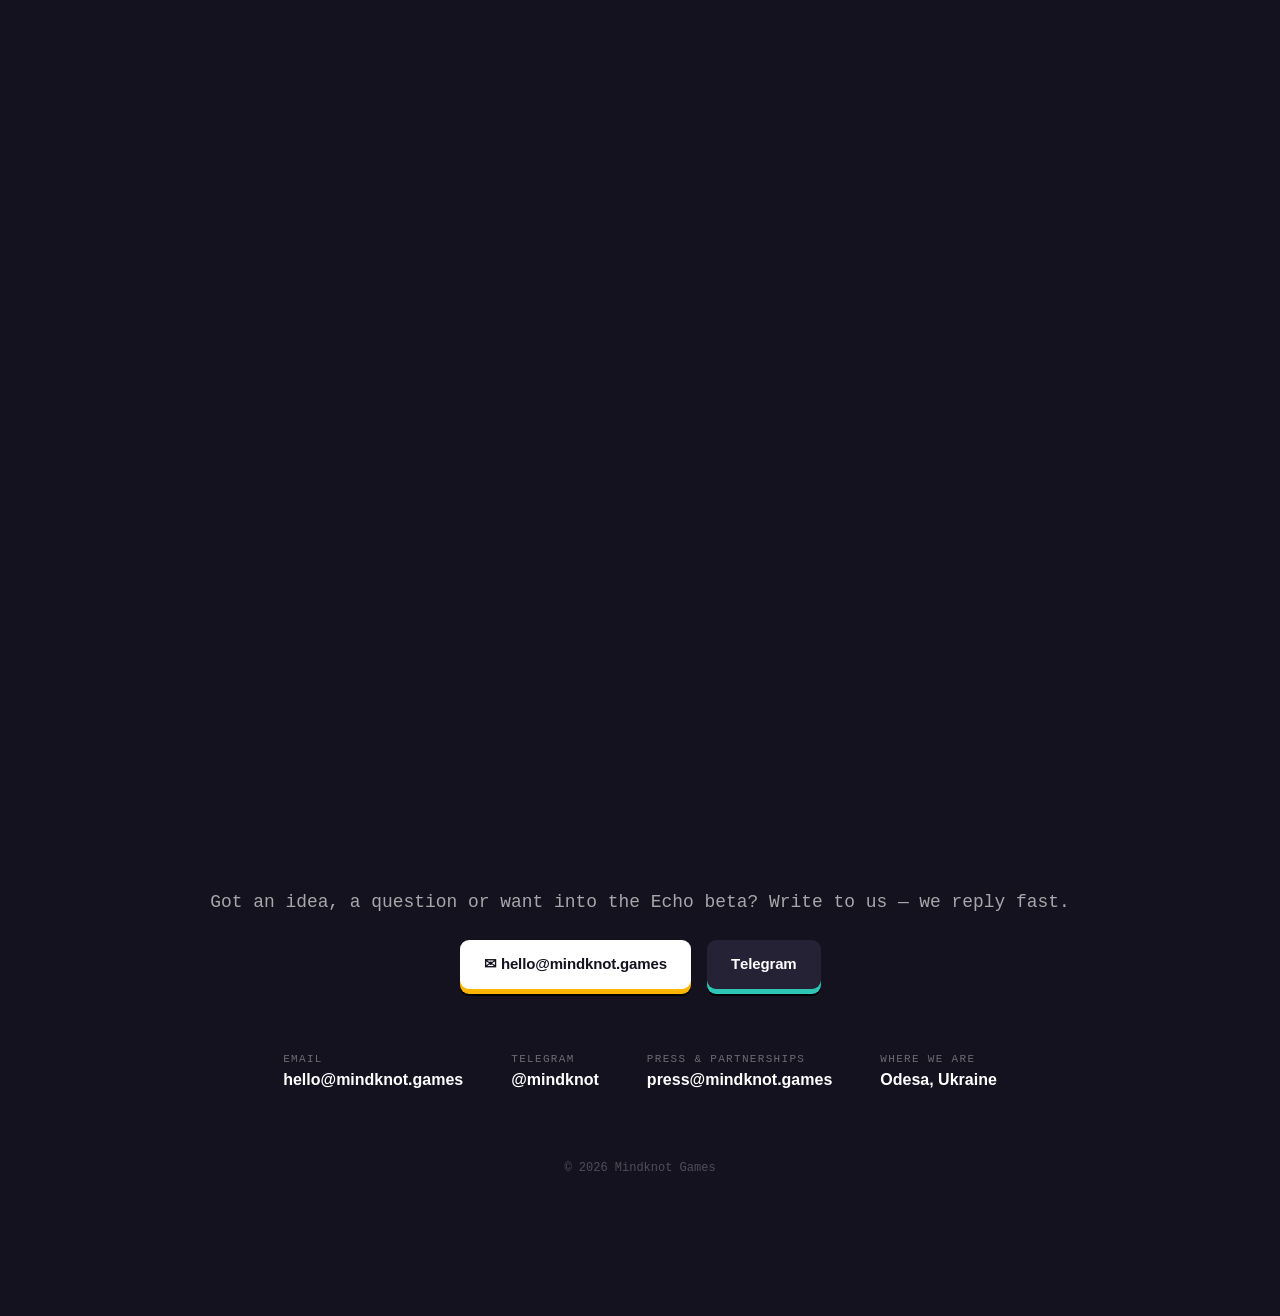
==== commit d4faa87e: "Add files via upload" ====
--- a/index.html
+++ b/index.html
@@ -653,6 +653,7 @@
 }
 MODE=3;document.getElementById('hint').textContent='';
 addEventListener('resize',build);
+(function(){let key=()=>innerWidth+'x'+devicePixelRatio,k=key(),n=0;const chk=()=>{if(key()!==k){k=key();build()}};const iv=setInterval(()=>{chk();if(++n>20)clearInterval(iv)},300);addEventListener('load',()=>setTimeout(()=>{k='';chk()},200));addEventListener('pageshow',()=>{k='';chk()});try{matchMedia('(resolution: '+devicePixelRatio+'dppx)').addEventListener('change',()=>{k='';chk()})}catch(e){}})();
 
 /* ---------- input ---------- */
 const nearestTile=(px,py,R)=>{let best=null,bd=R;for(const t of tiles){const d=Math.hypot(t.x-px,t.y-py);if(d<bd){bd=d;best=t}}return best};
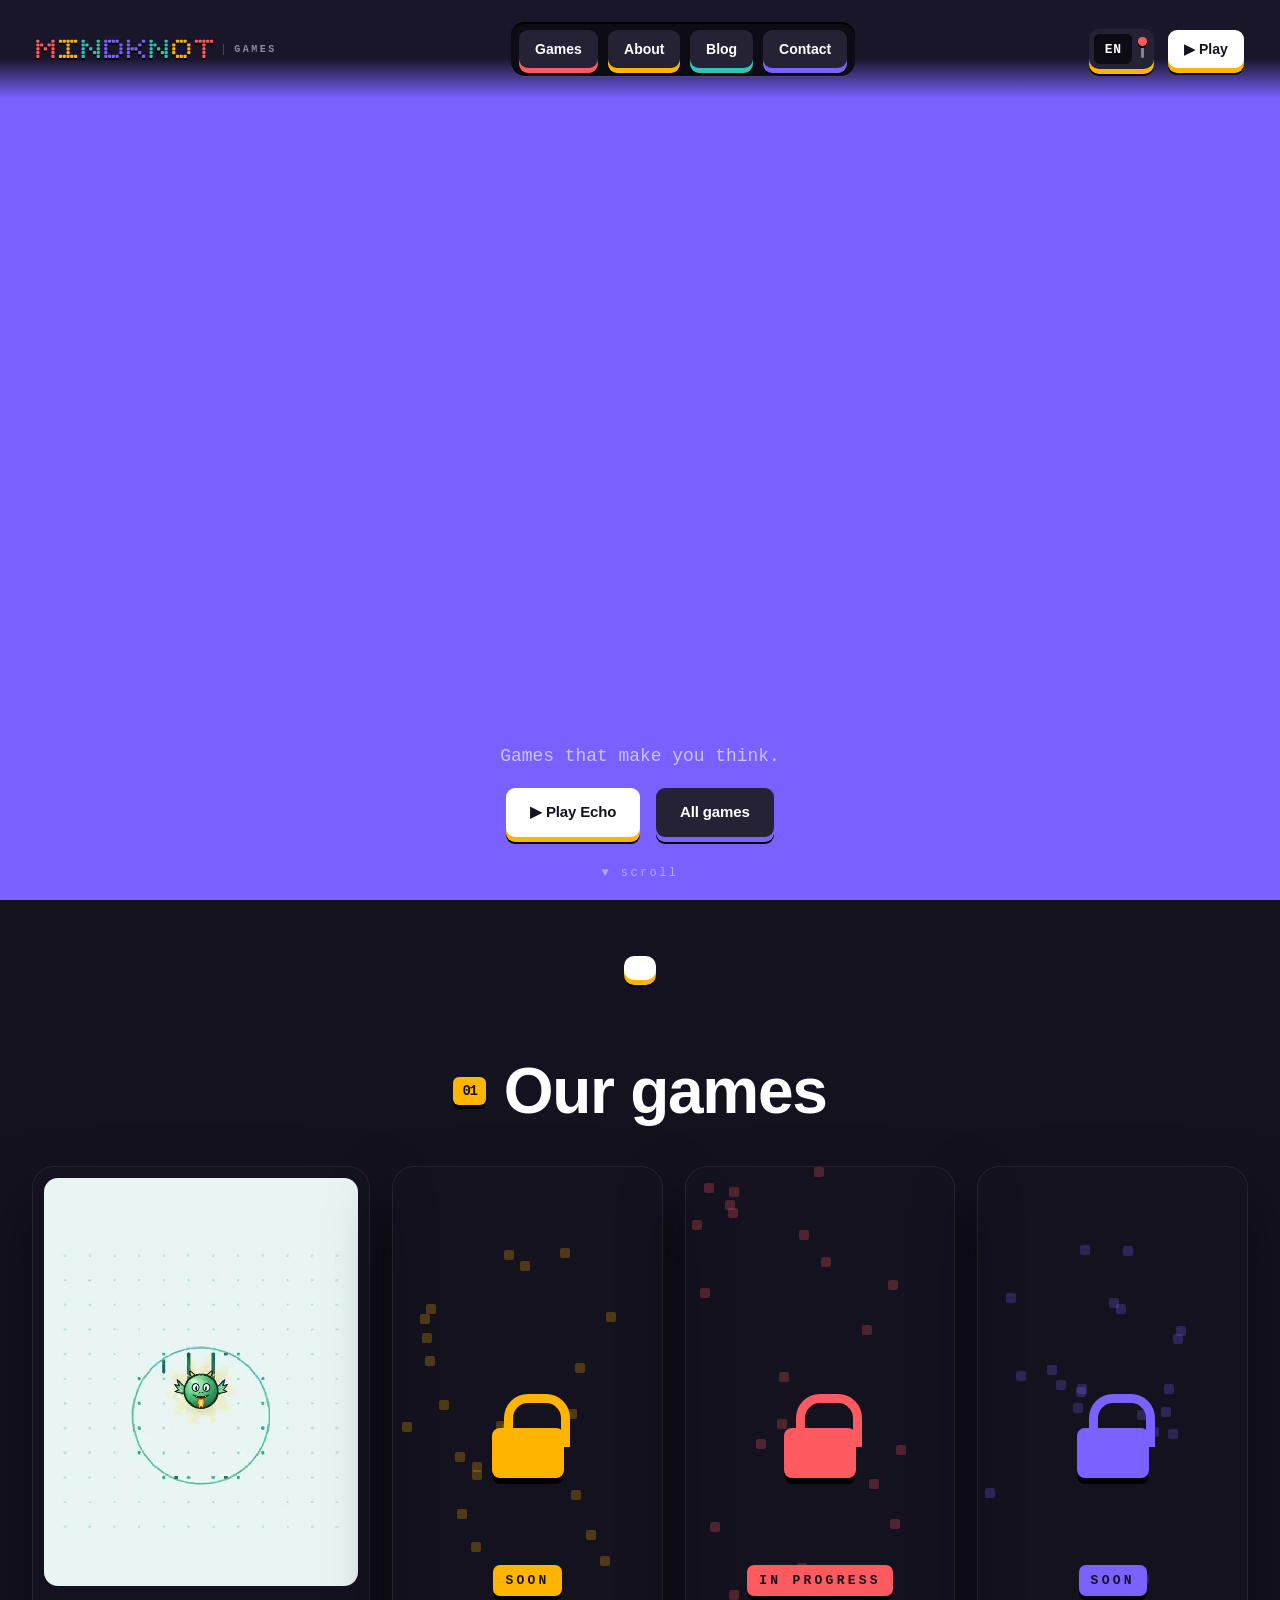
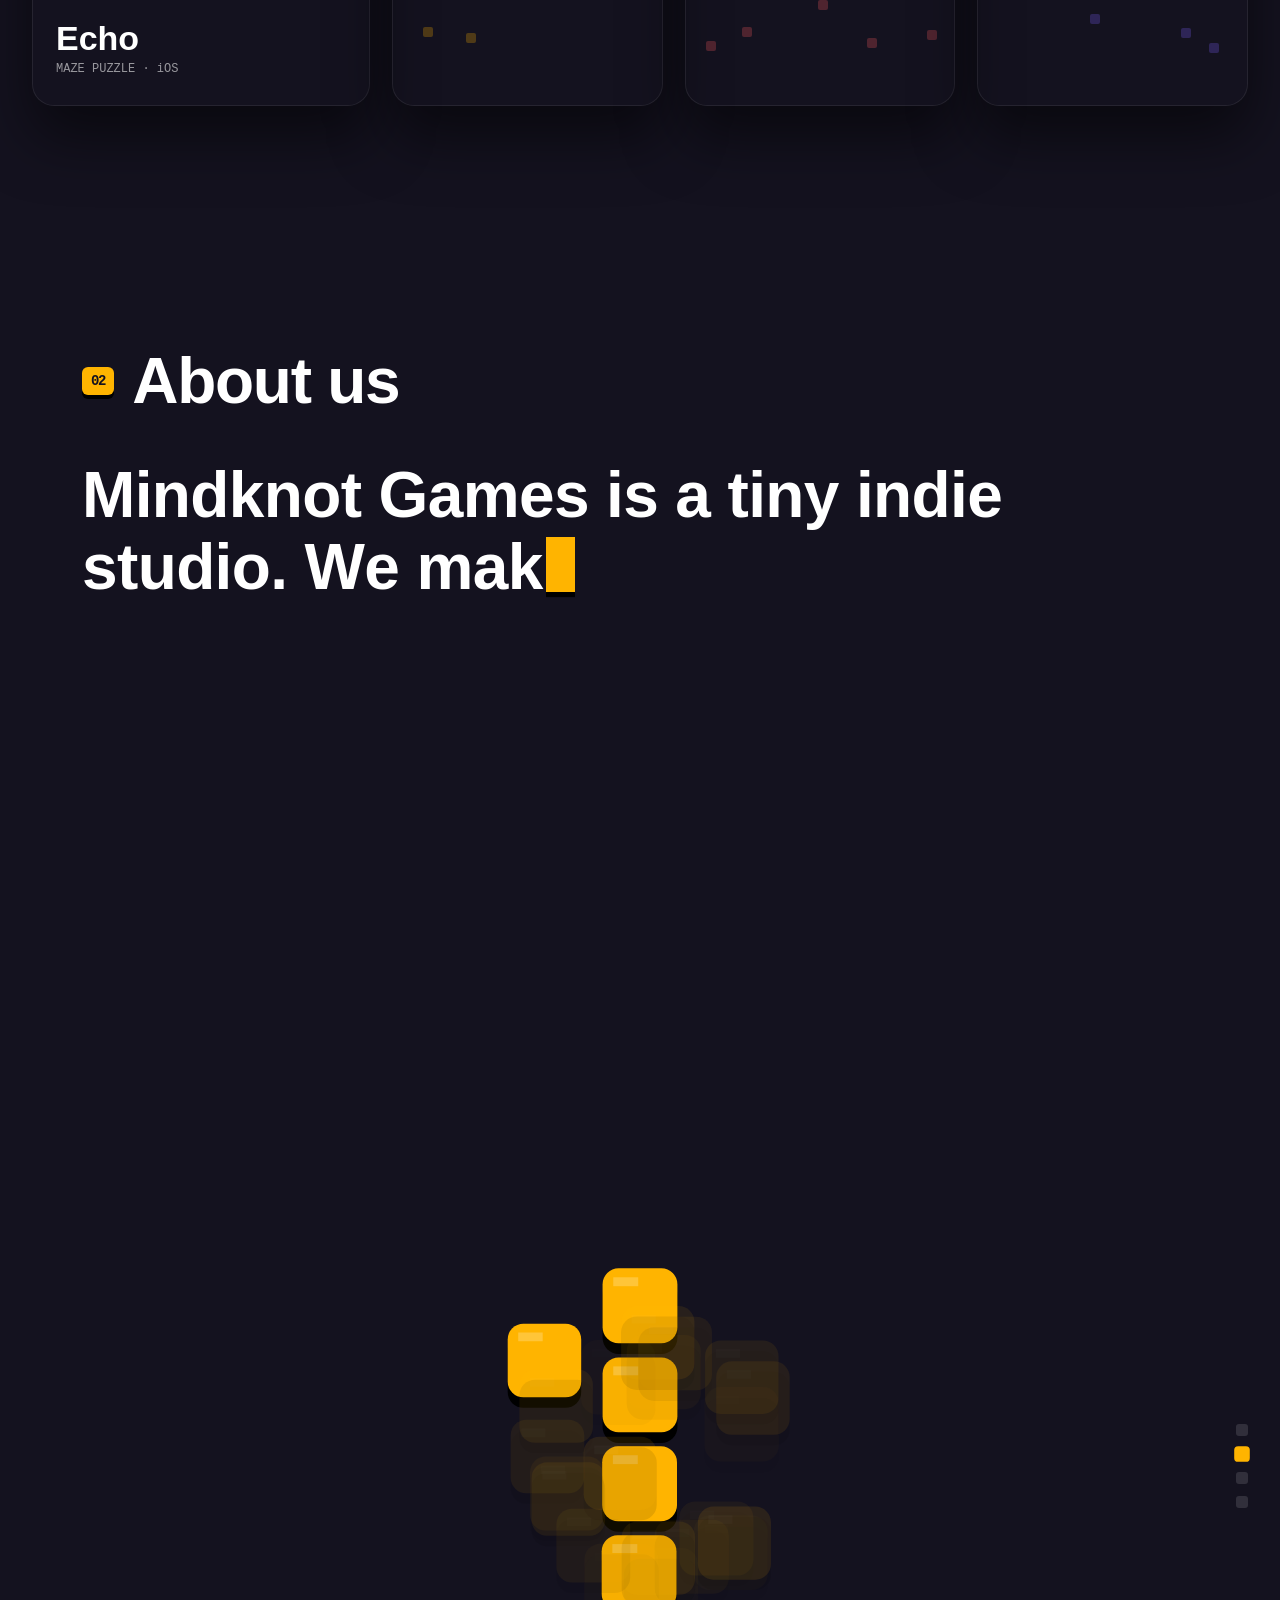
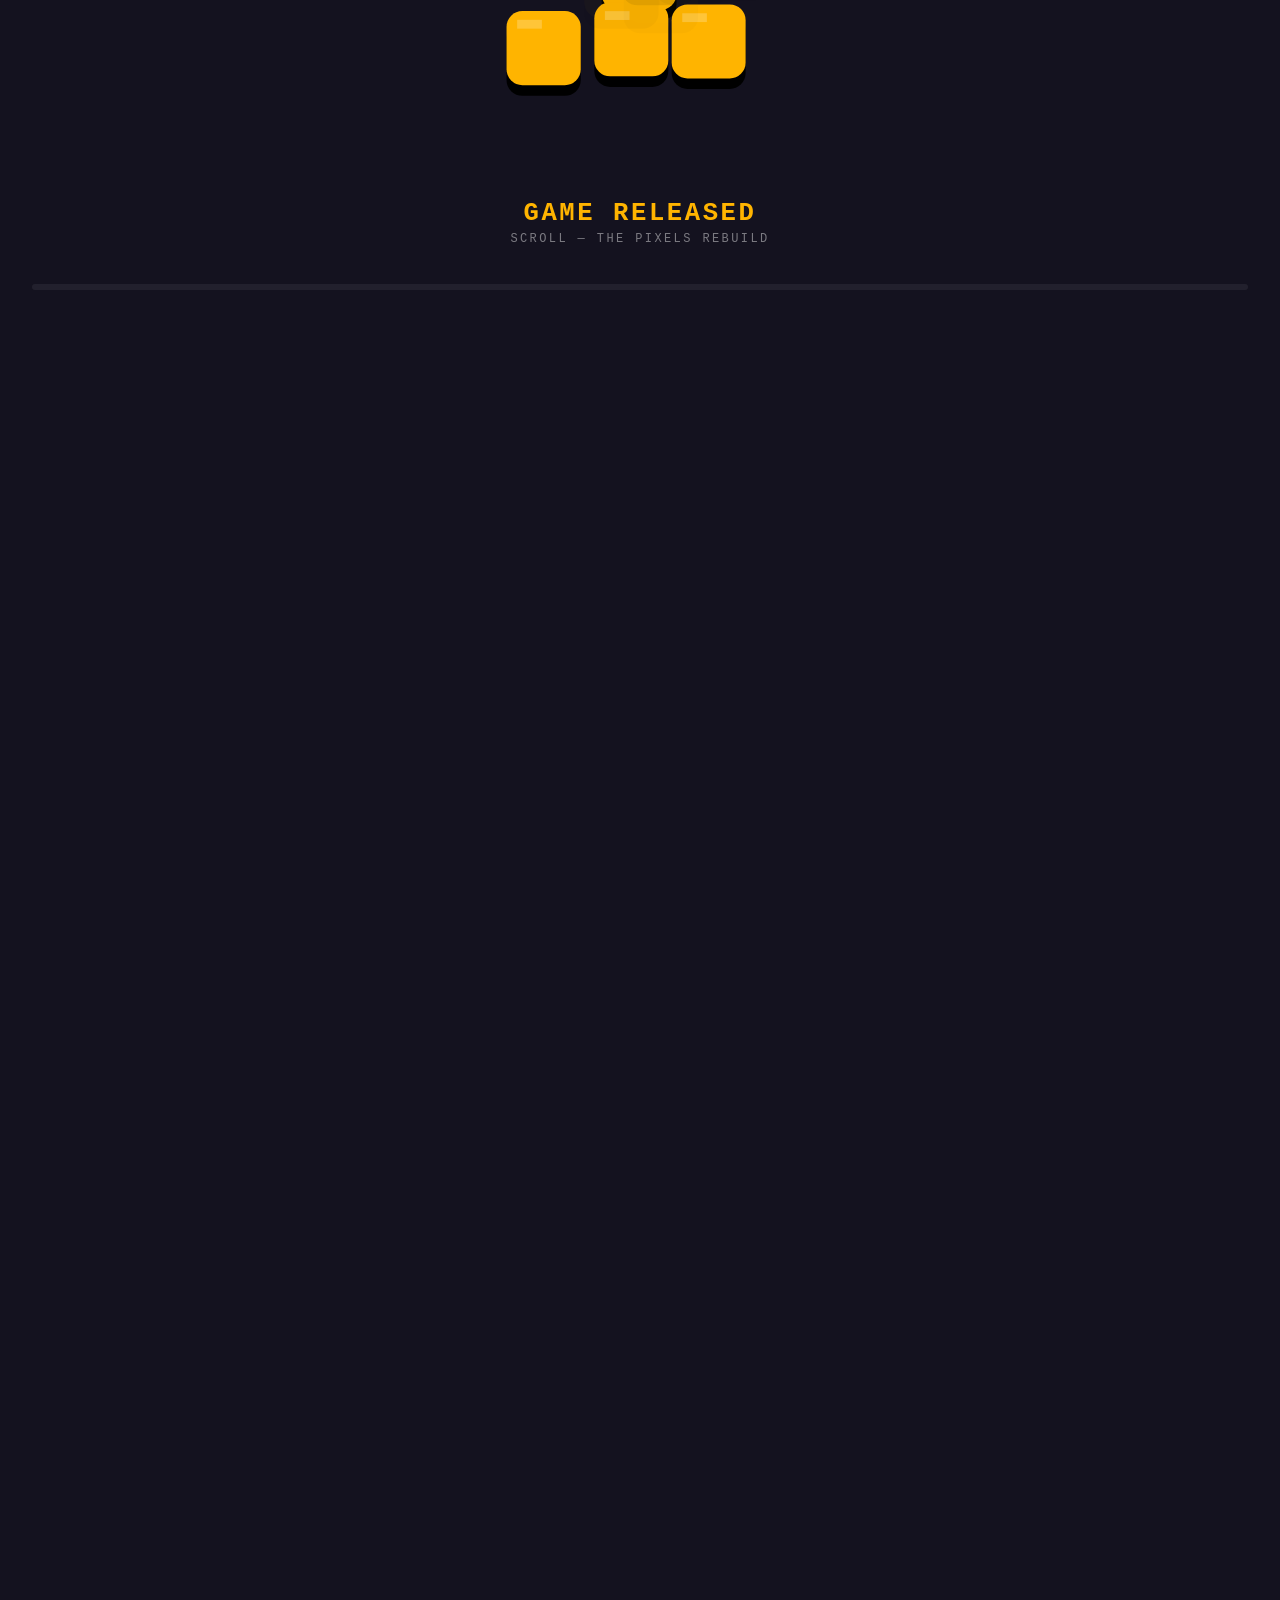
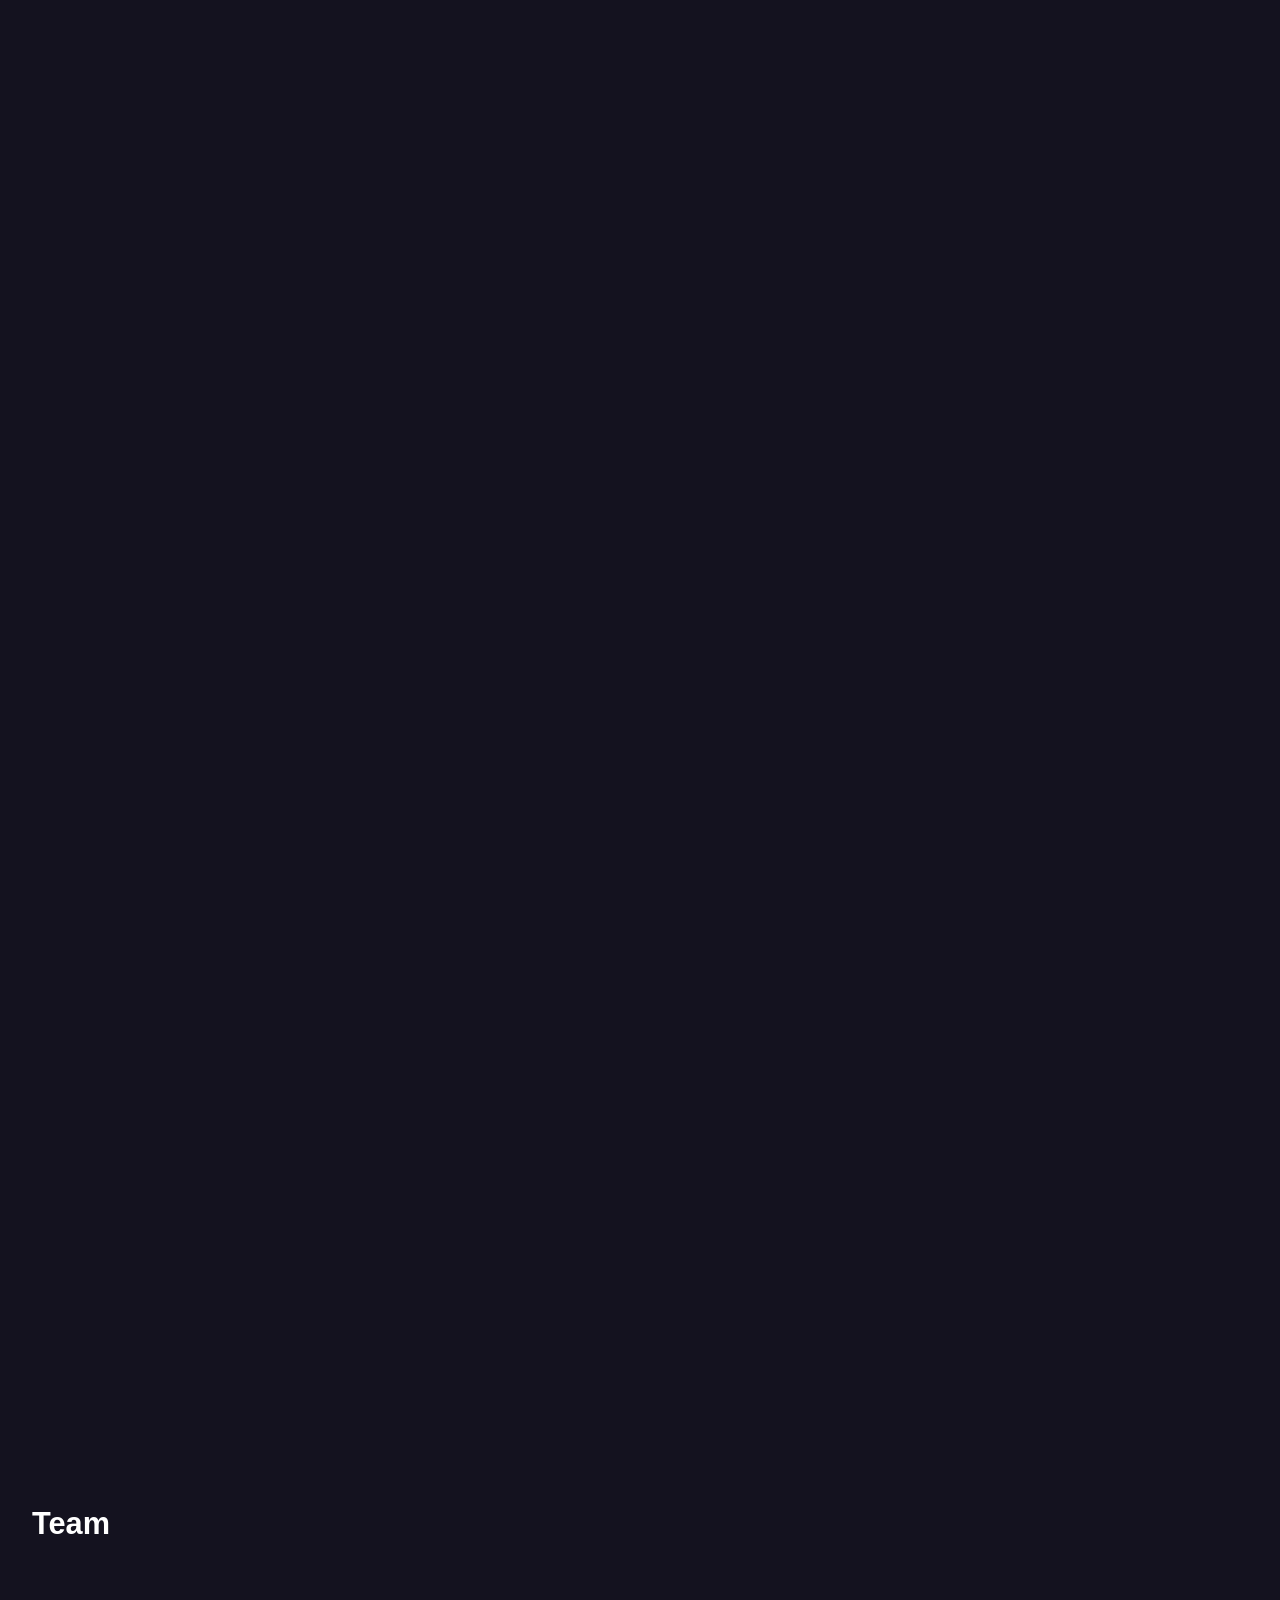
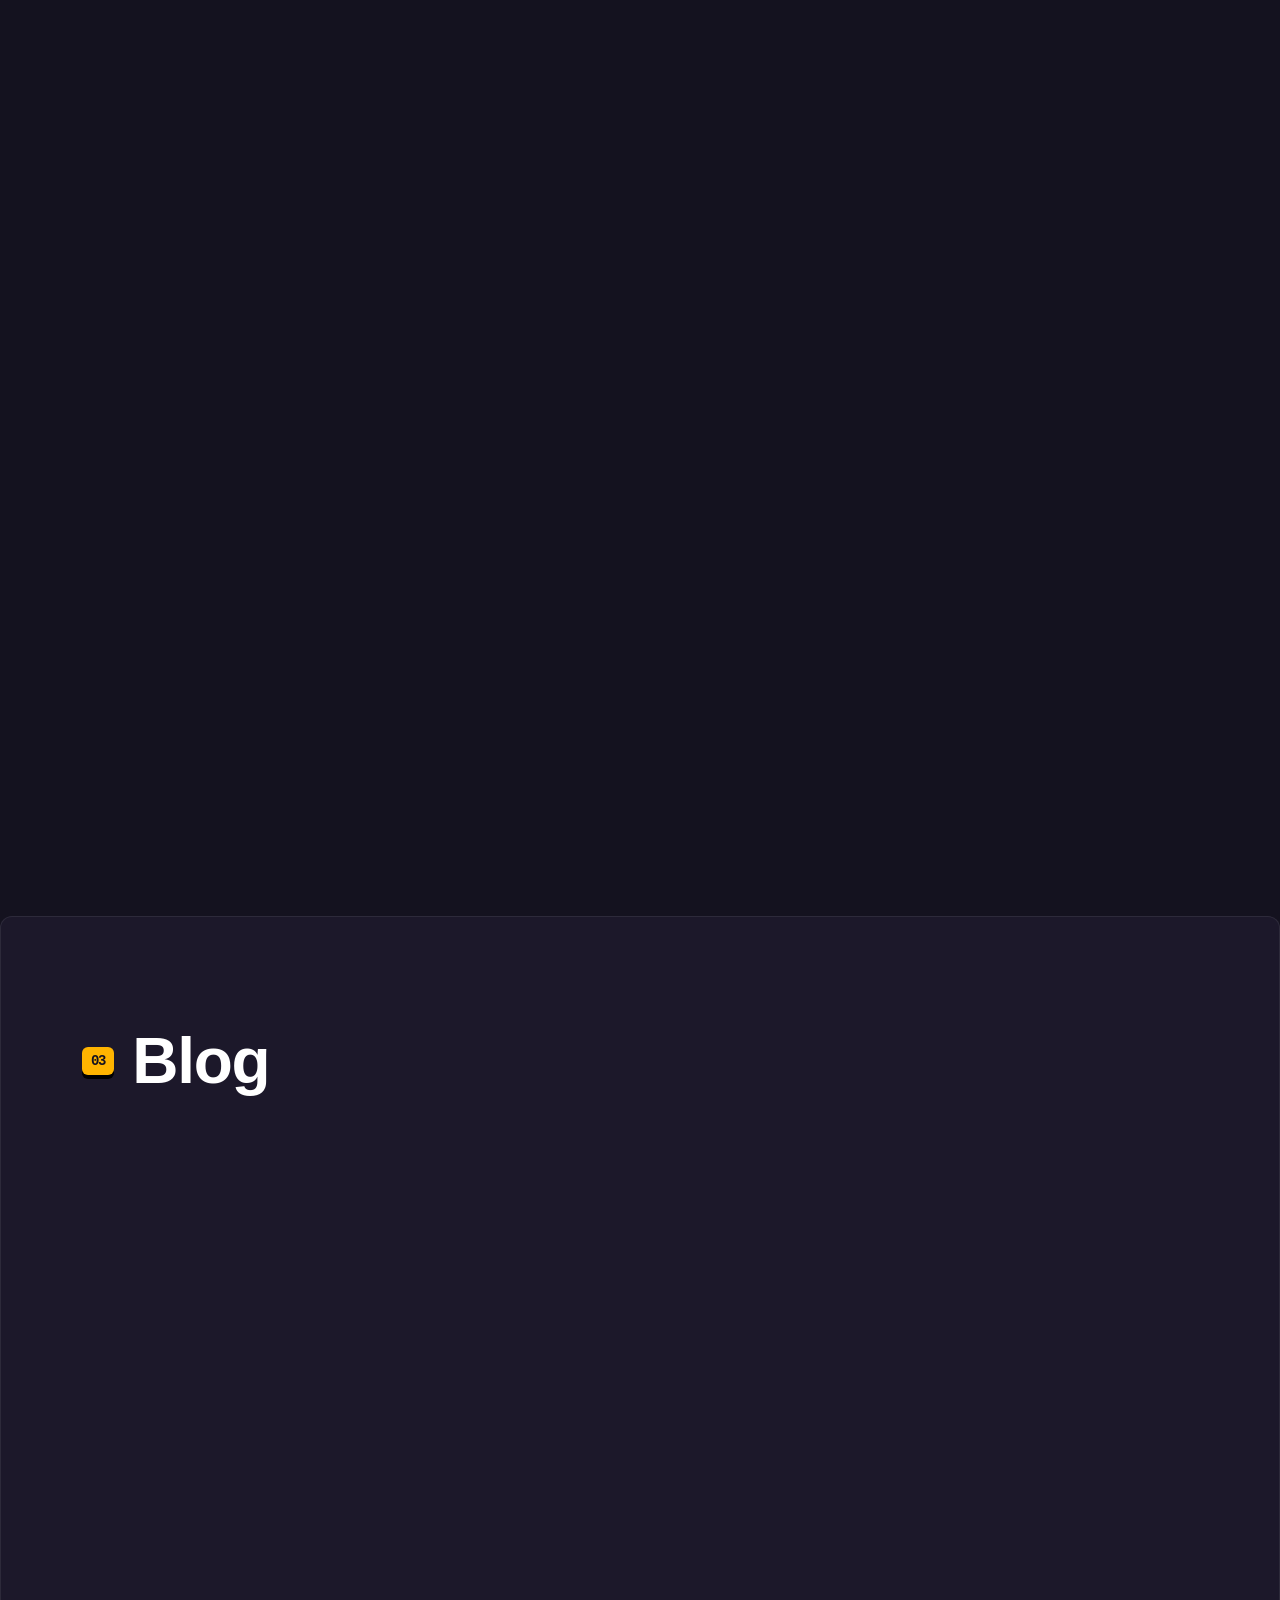
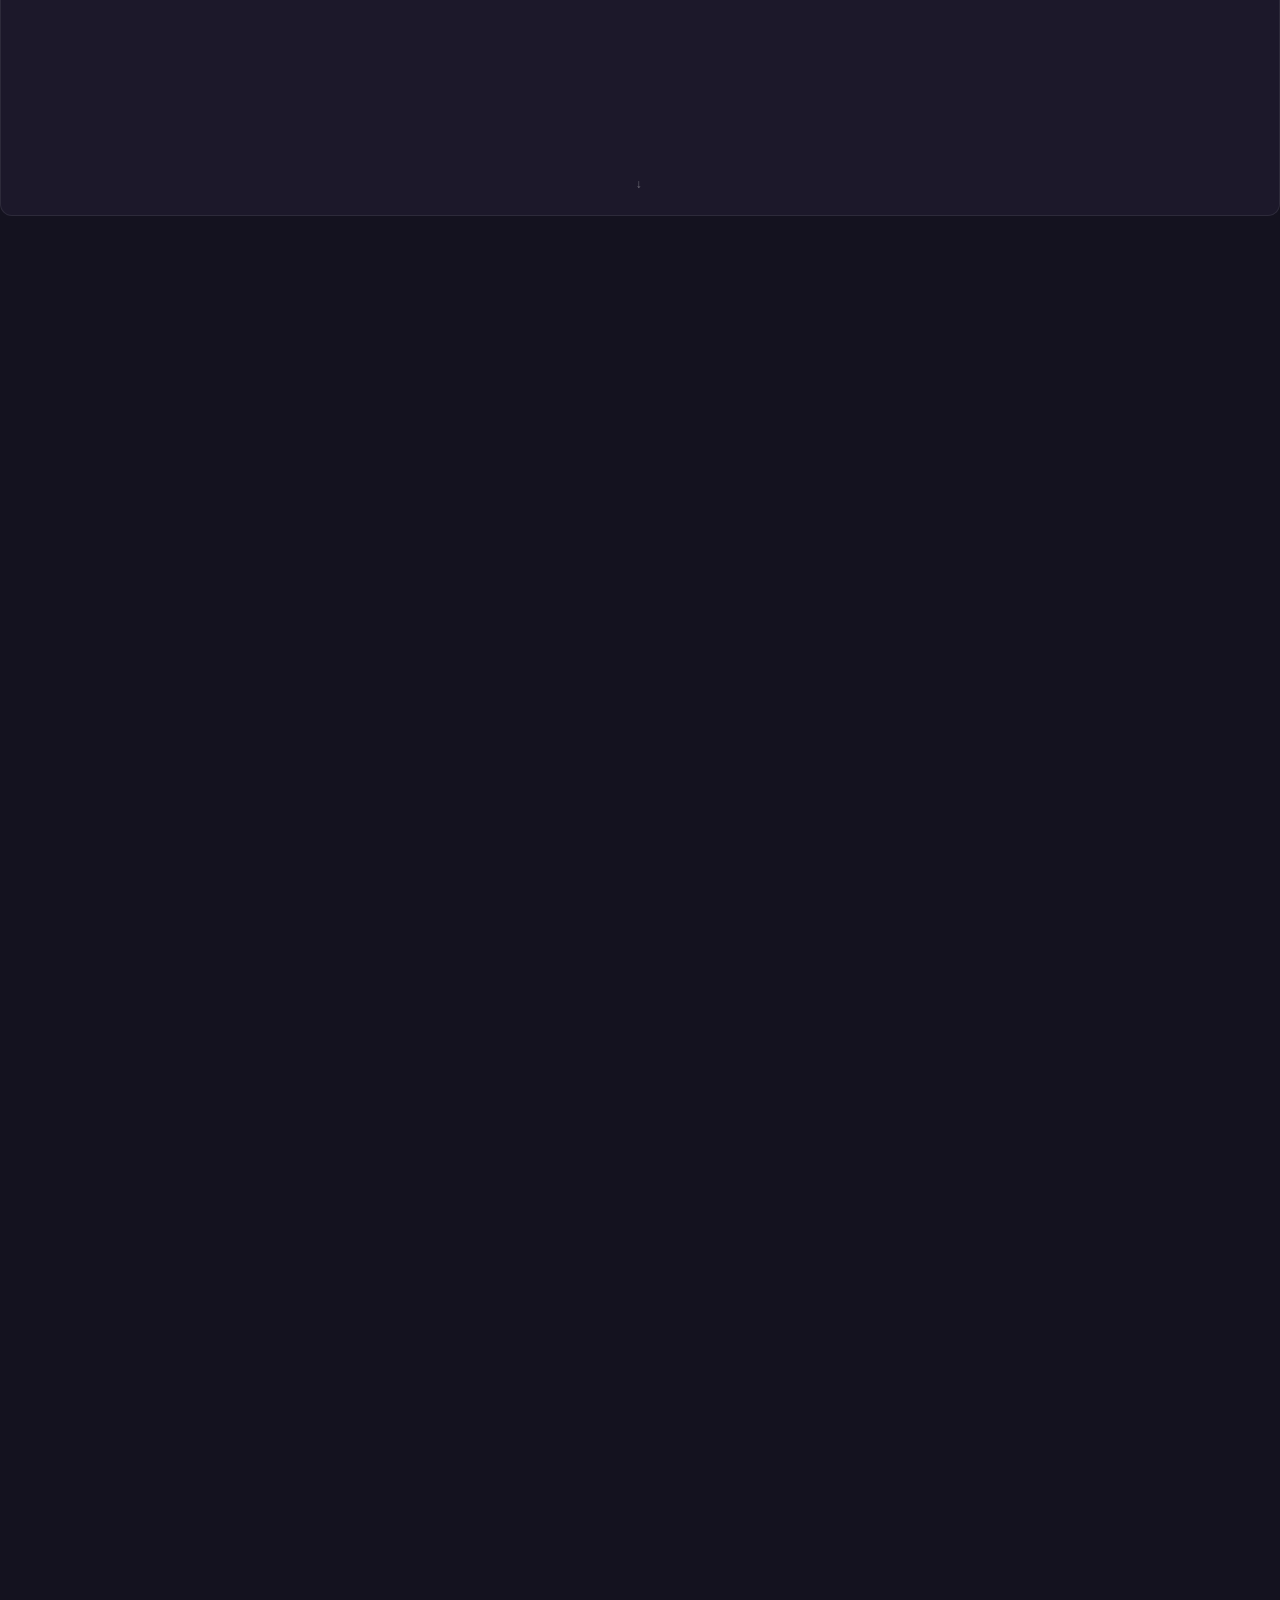
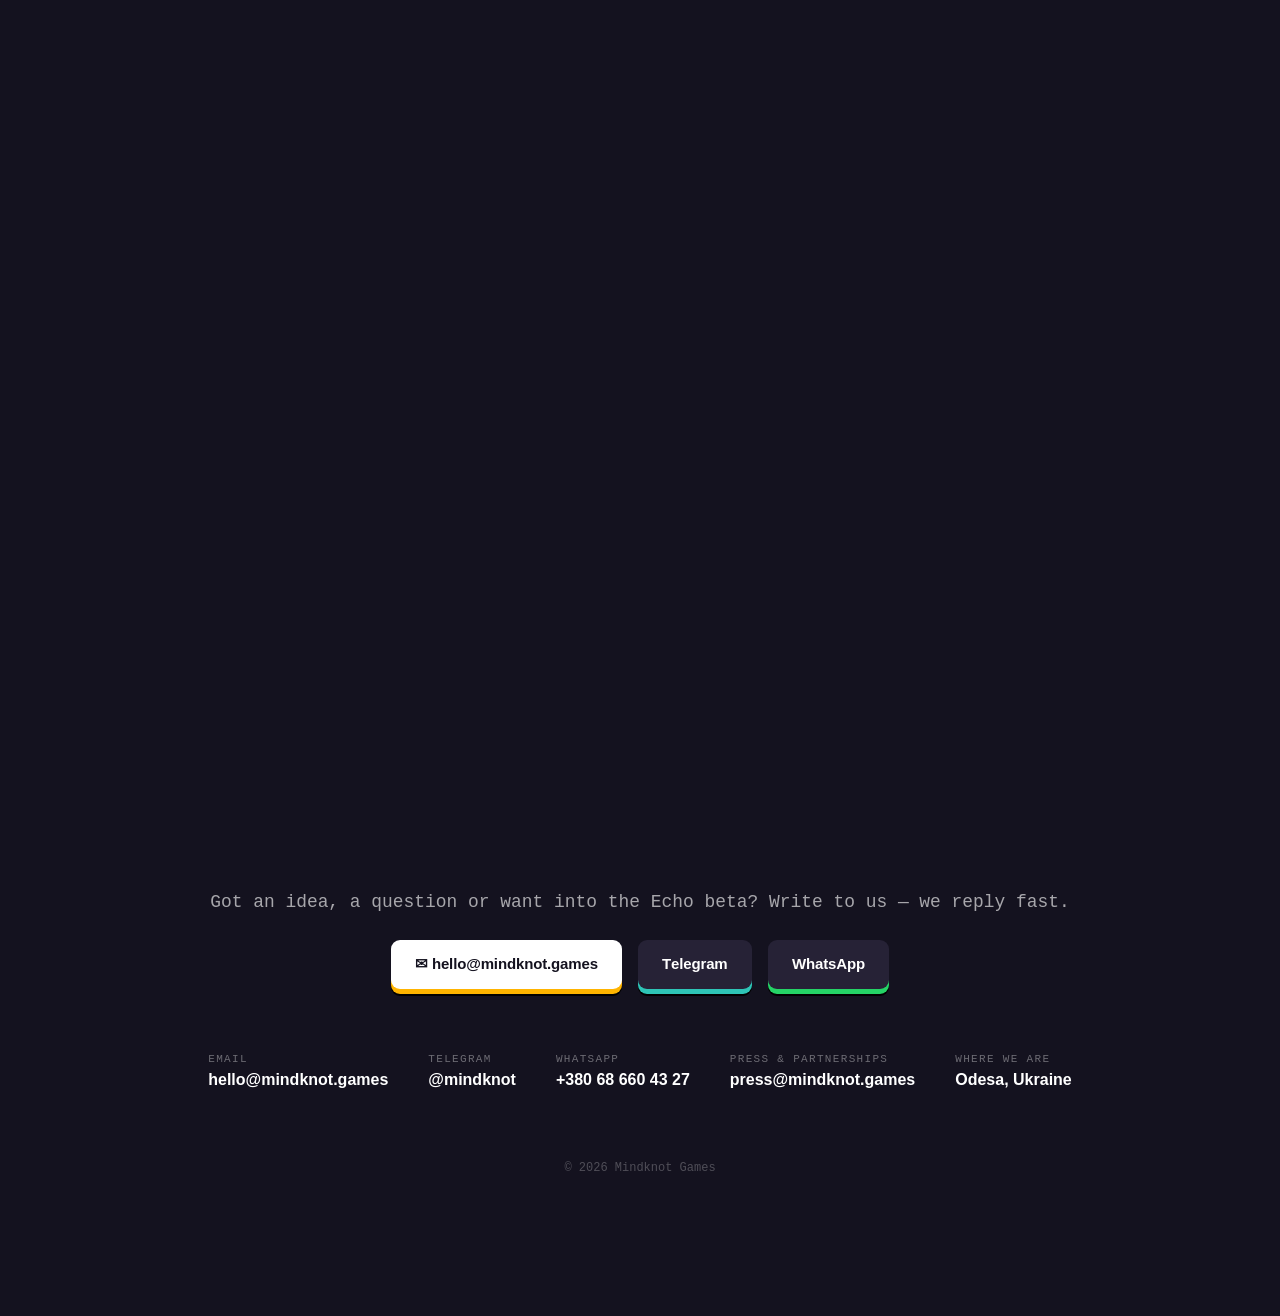
==== commit edb1d9a2: "Add files via upload" ====
--- a/index.html
+++ b/index.html
@@ -269,7 +269,7 @@
   .post b{font-size:24px;line-height:1.2}
   .post p{color:#ffffffa0;font-size:15px;line-height:1.5;flex:1}
   .post .more{font:700 13px ui-monospace,Menlo,monospace;color:var(--k)}
-  .cinfo{display:grid;grid-template-columns:repeat(4,auto);gap:18px 48px;margin-top:64px;text-align:left}
+  .cinfo{display:grid;grid-template-columns:repeat(5,auto);gap:18px 40px;margin-top:64px;text-align:left}
   .ci em{display:block;font:normal 11px ui-monospace,Menlo,monospace;letter-spacing:.12em;text-transform:uppercase;color:#ffffff60;margin-bottom:6px}
   .ci b{font-size:16px}
   .hi .foot{margin-top:8vh}
@@ -569,11 +569,12 @@
 <section class="sec hi" id="contact">
   <div id="hiSpot"></div>
   <p class="sub rv" data-i="contact_sub">Есть идея, вопрос или хочешь в бету «Эха»? Пиши — отвечаем быстро.</p>
-  <div class="cta rv"><a class="pk cta mag big" href="mailto:hello@mindknot.games" style="--k:#FFB400"><span class="tx">✉ hello@mindknot.games</span></a><a class="pk mag big" href="https://t.me/mindknot" data-tg="mindknot" style="--k:#2EC4B6"><span class="tx">Telegram</span></a></div>
+  <div class="cta rv"><a class="pk cta mag big" href="mailto:hello@mindknot.games" style="--k:#FFB400"><span class="tx">✉ hello@mindknot.games</span></a><a class="pk mag big" href="https://t.me/mindknot" data-tg="mindknot" style="--k:#2EC4B6"><span class="tx">Telegram</span></a><a class="pk mag big" href="https://wa.me/380686604327" style="--k:#25D366"><span class="tx">WhatsApp</span></a></div>
   <div class="cinfo">
-    <div class="ci rv"><em data-i="c1">Почта</em><b>hello@mindknot.games</b></div>
+    <div class="ci rv"><em data-i="c1">Почта</em><b><a href="mailto:hello@mindknot.games" style="color:inherit;text-decoration:none">hello@mindknot.games</a></b></div>
     <div class="ci rv"><em data-i="c2">Telegram</em><b><a href="https://t.me/mindknot" data-tg="mindknot" style="color:inherit;text-decoration:none">@mindknot</a></b></div>
-    <div class="ci rv"><em data-i="c3">Пресса и партнёрство</em><b>press@mindknot.games</b></div>
+    <div class="ci rv"><em>WhatsApp</em><b><a href="https://wa.me/380686604327" style="color:inherit;text-decoration:none">+380 68 660 43 27</a></b></div>
+    <div class="ci rv"><em data-i="c3">Пресса и партнёрство</em><b><a href="mailto:press@mindknot.games" style="color:inherit;text-decoration:none">press@mindknot.games</a></b></div>
     <div class="ci rv"><em data-i="c4">Где мы</em><b data-i="c4v">Одесса, Украина</b></div>
   </div>
   <p class="foot">© 2026 Mindknot Games</p>
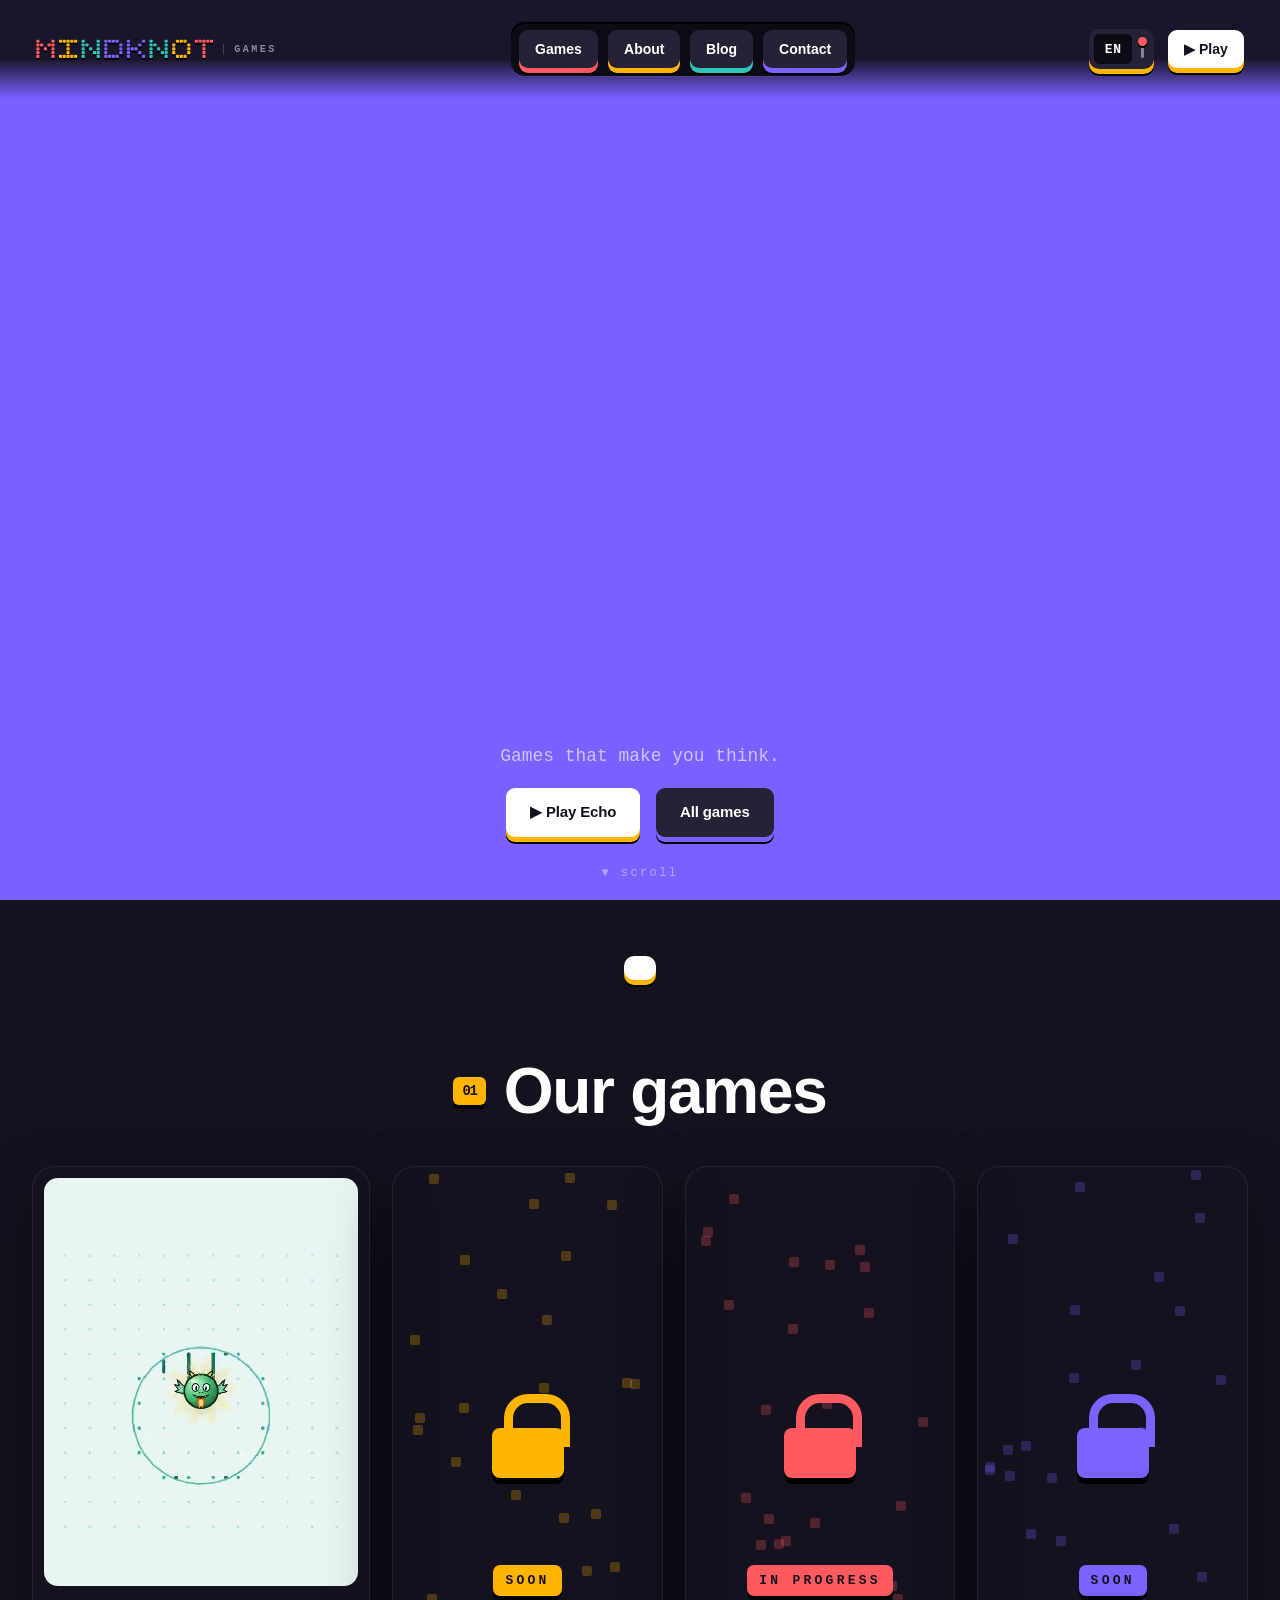
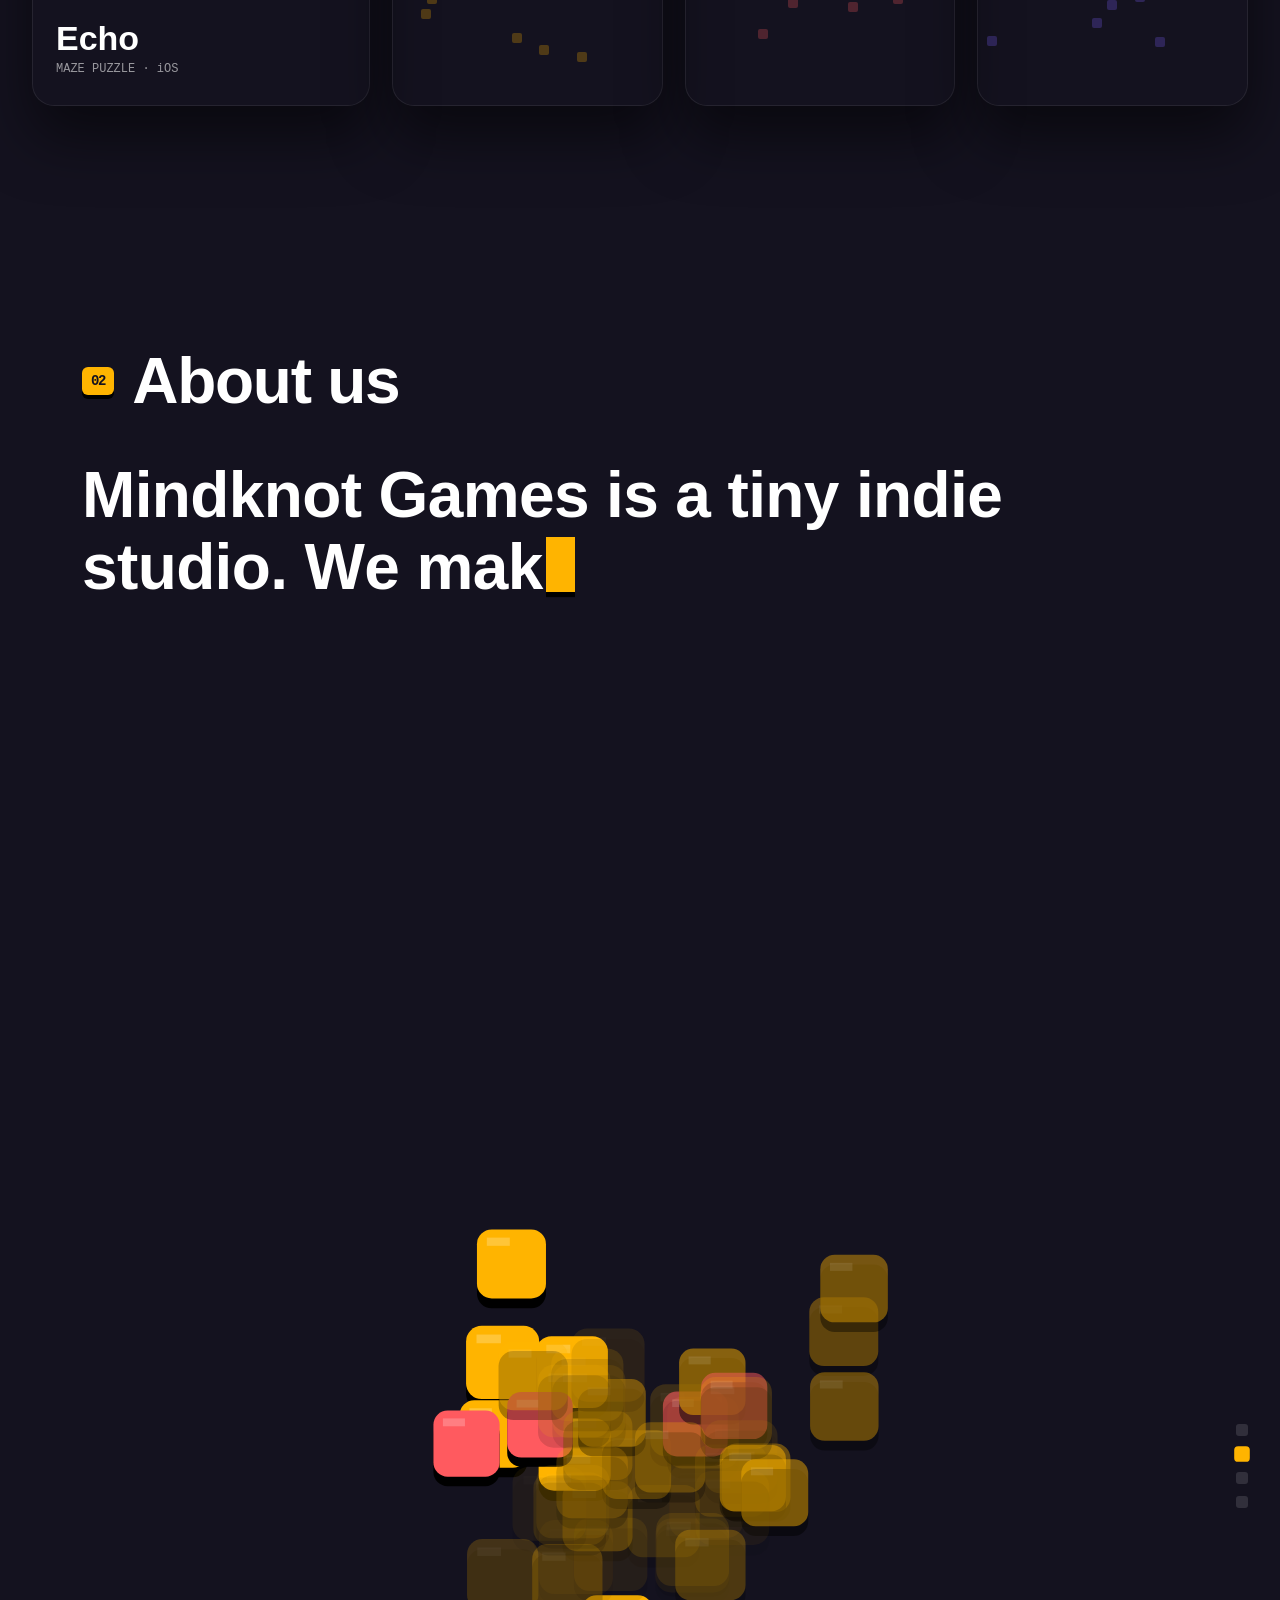
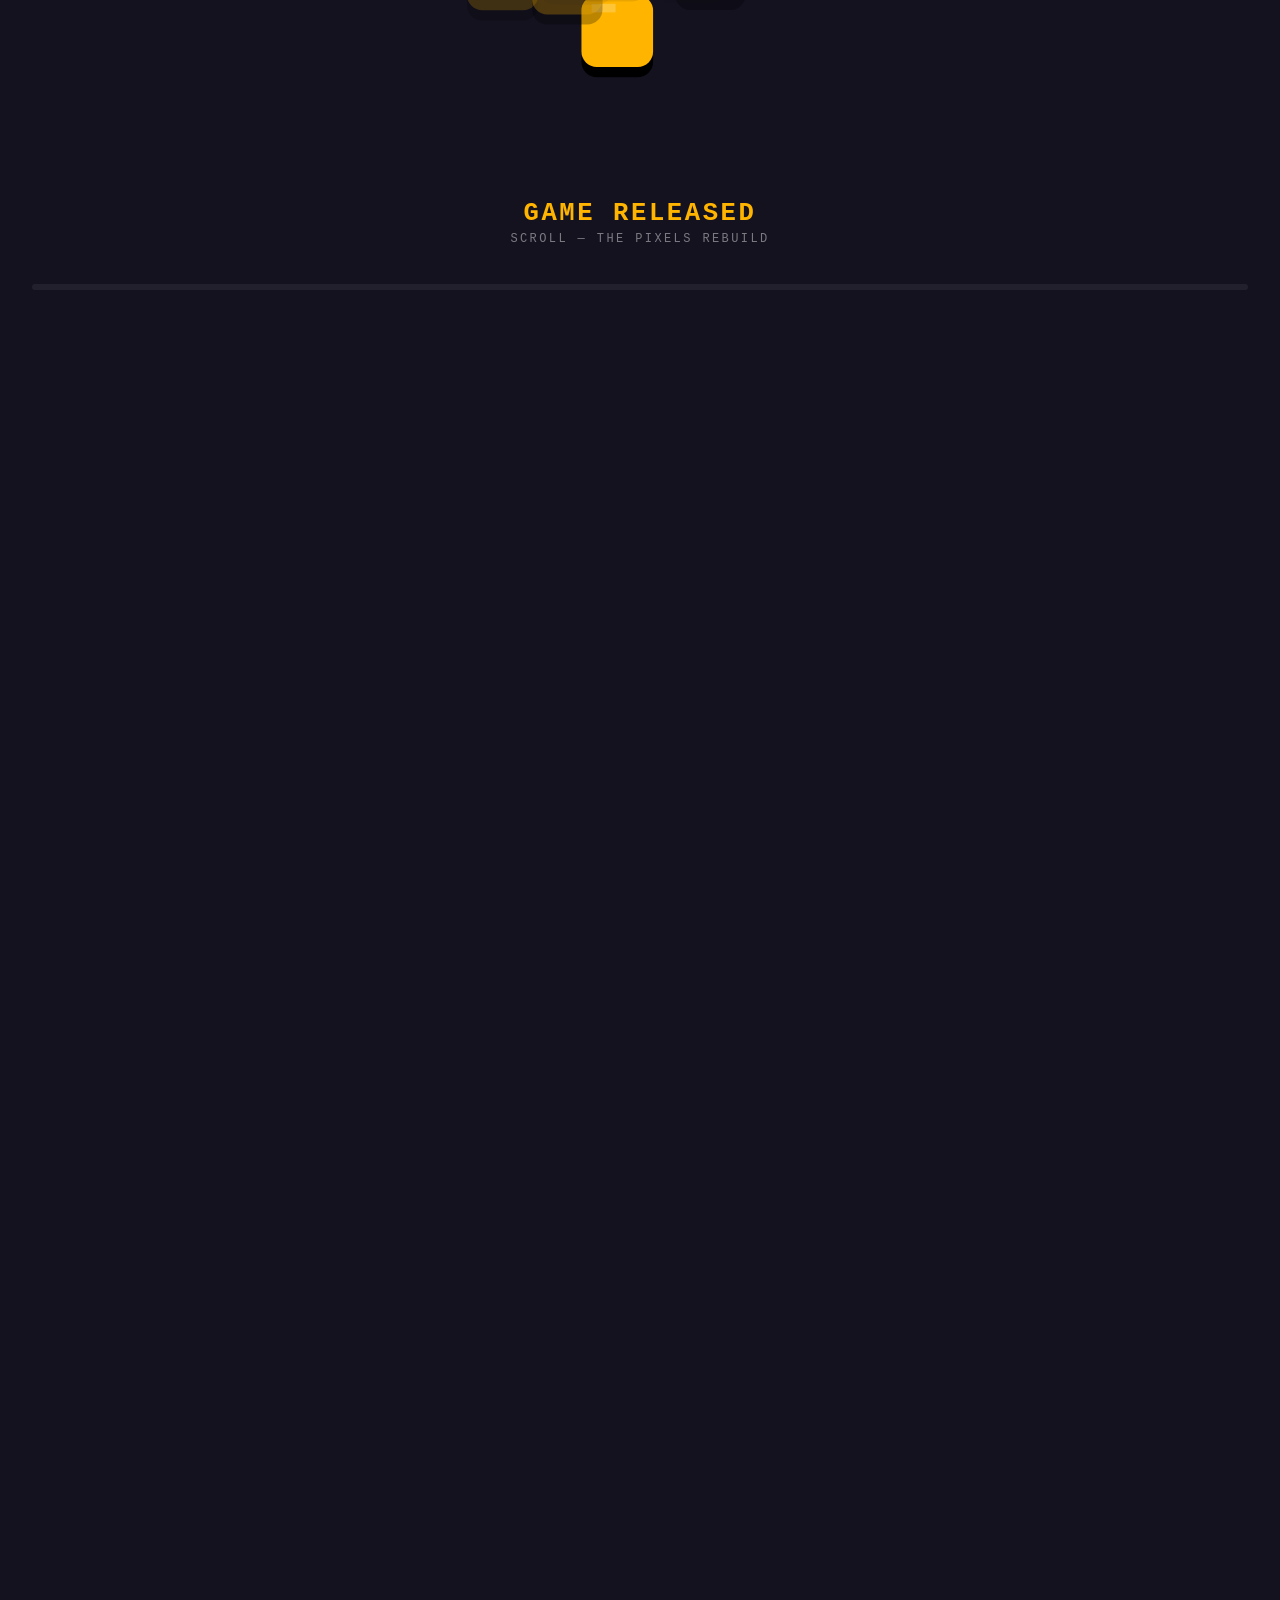
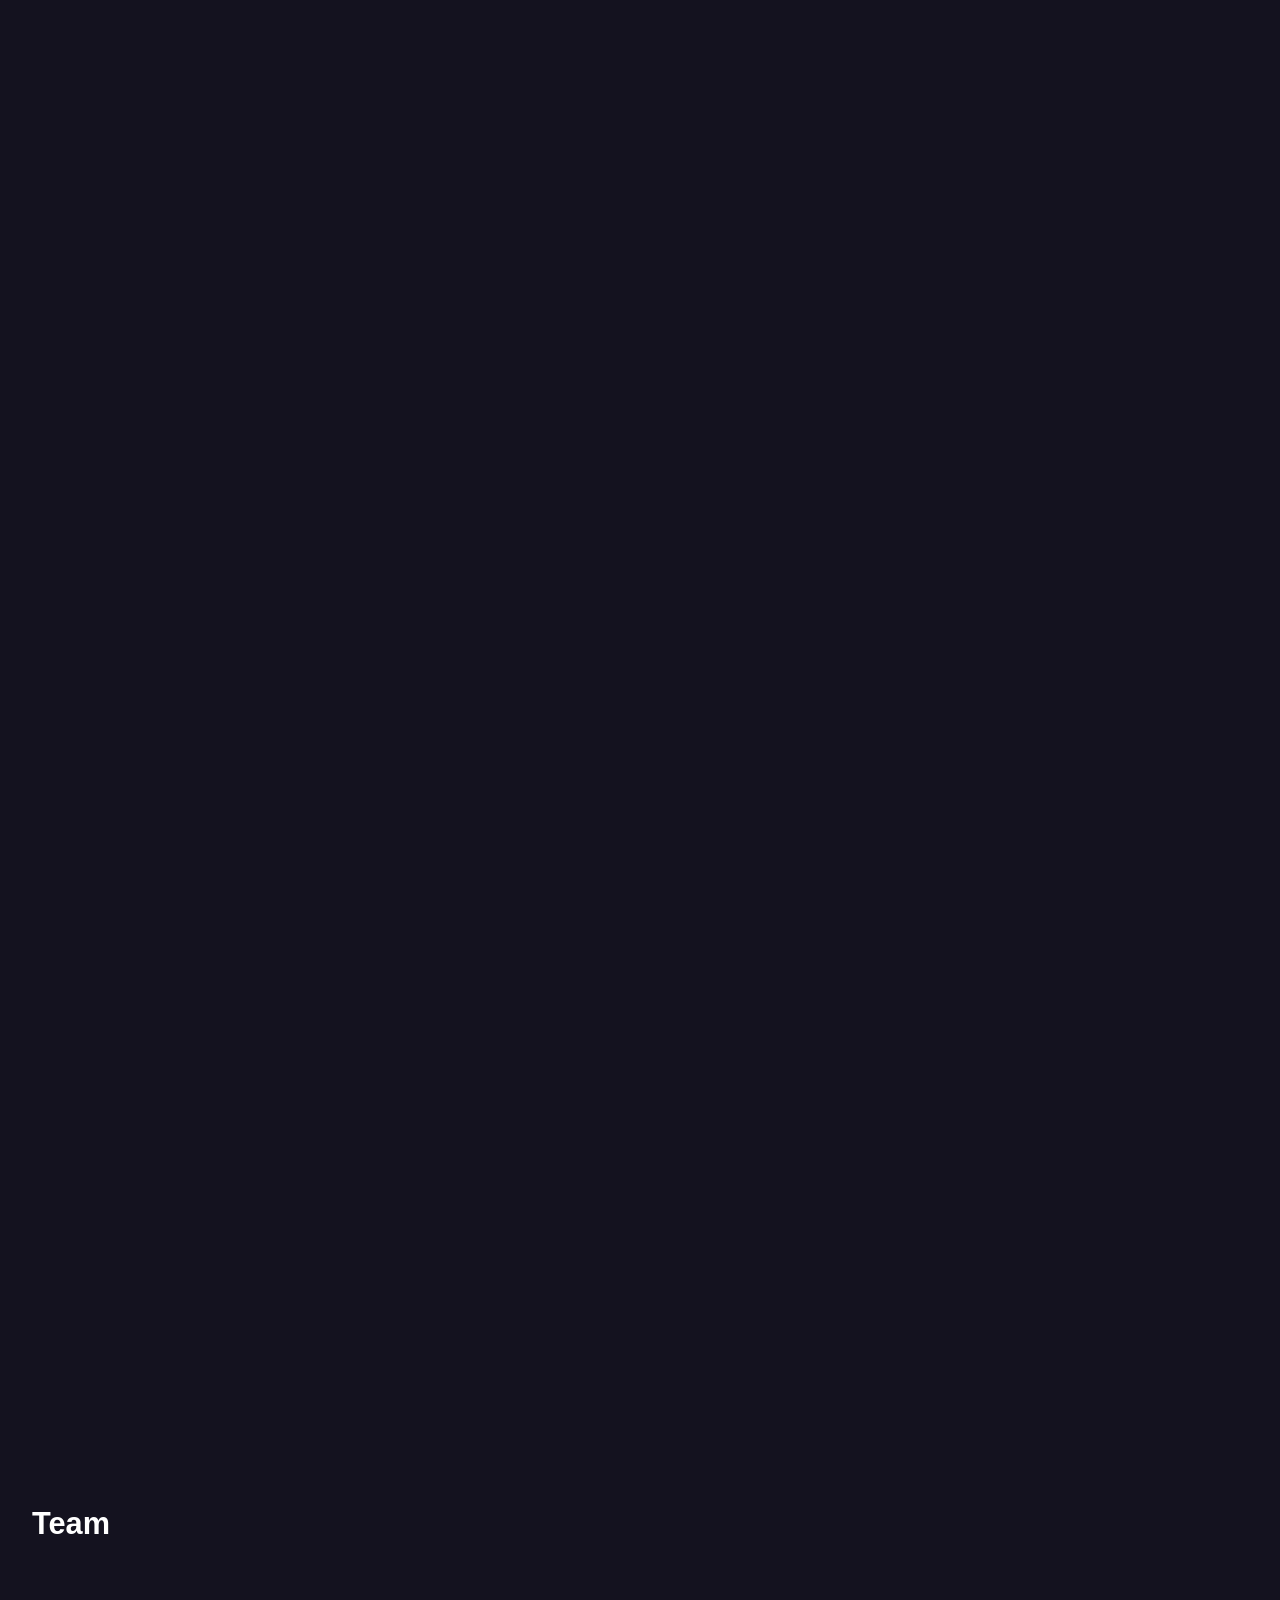
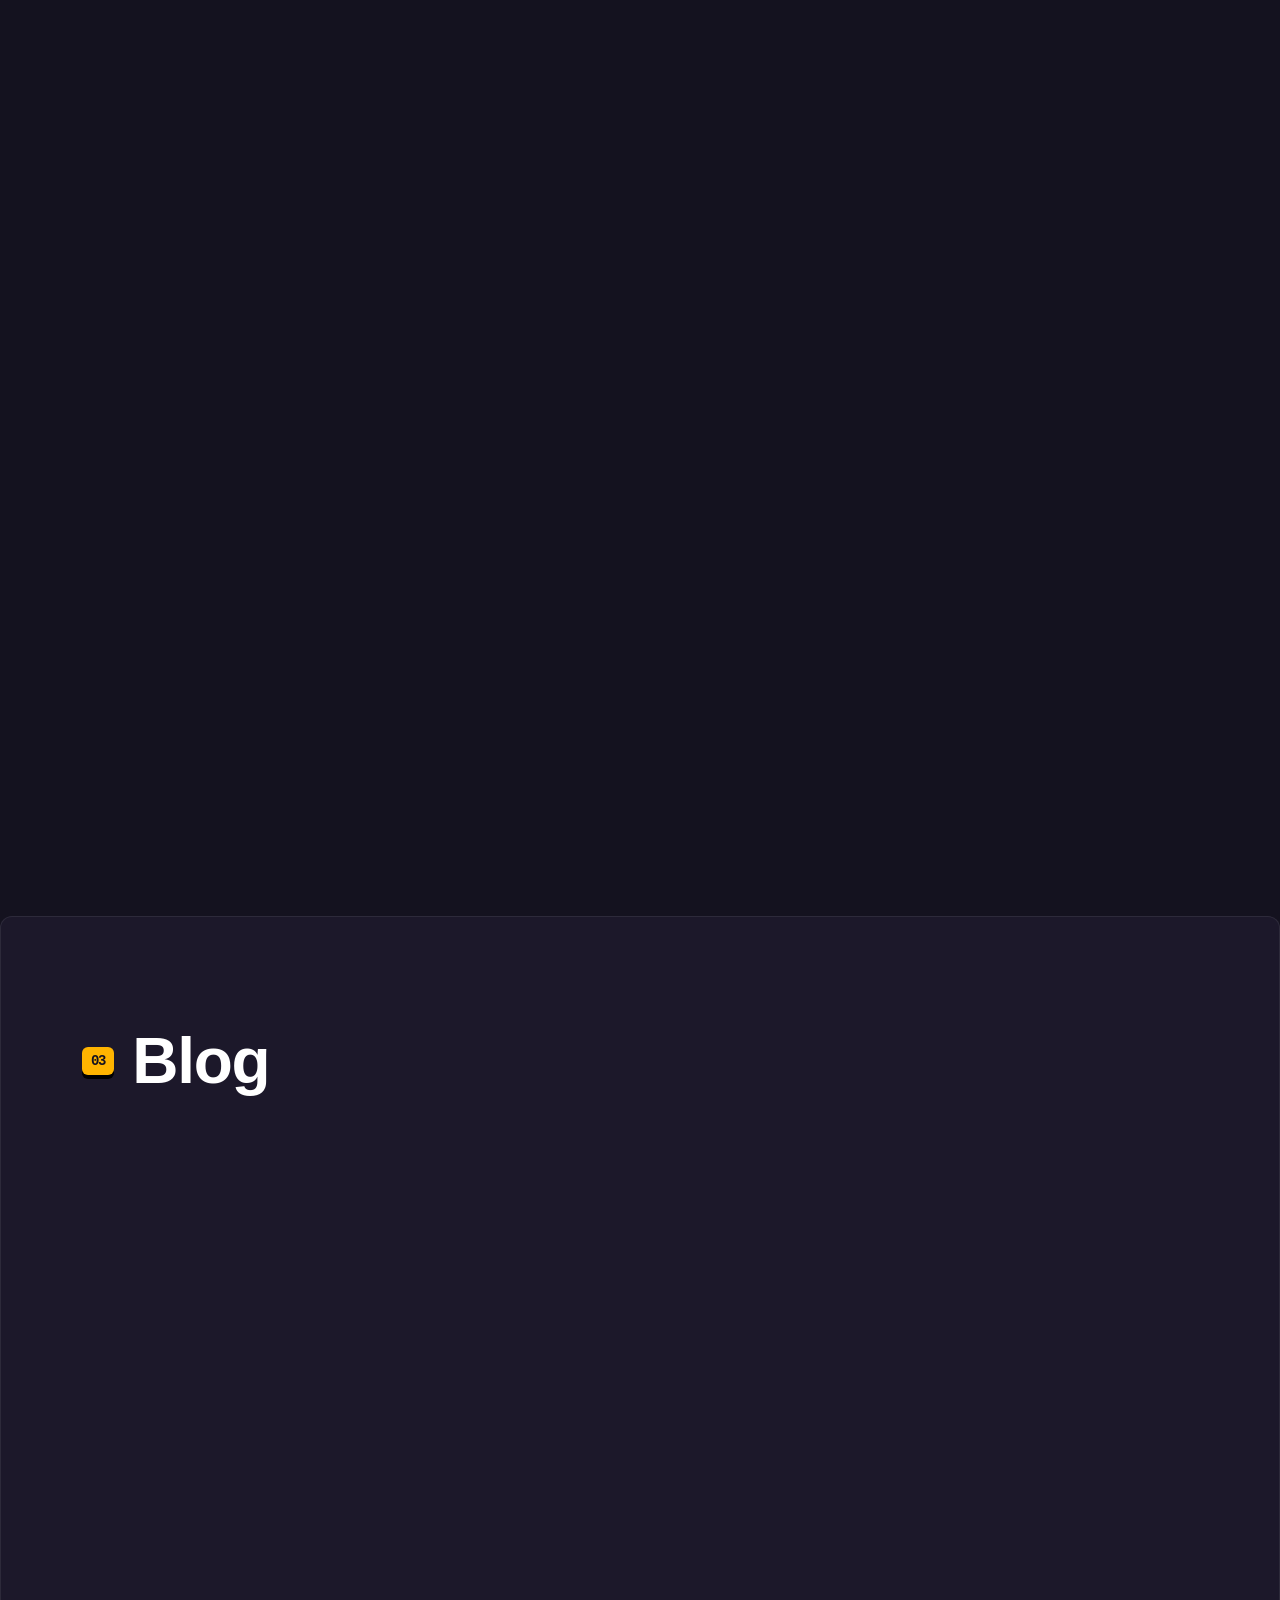
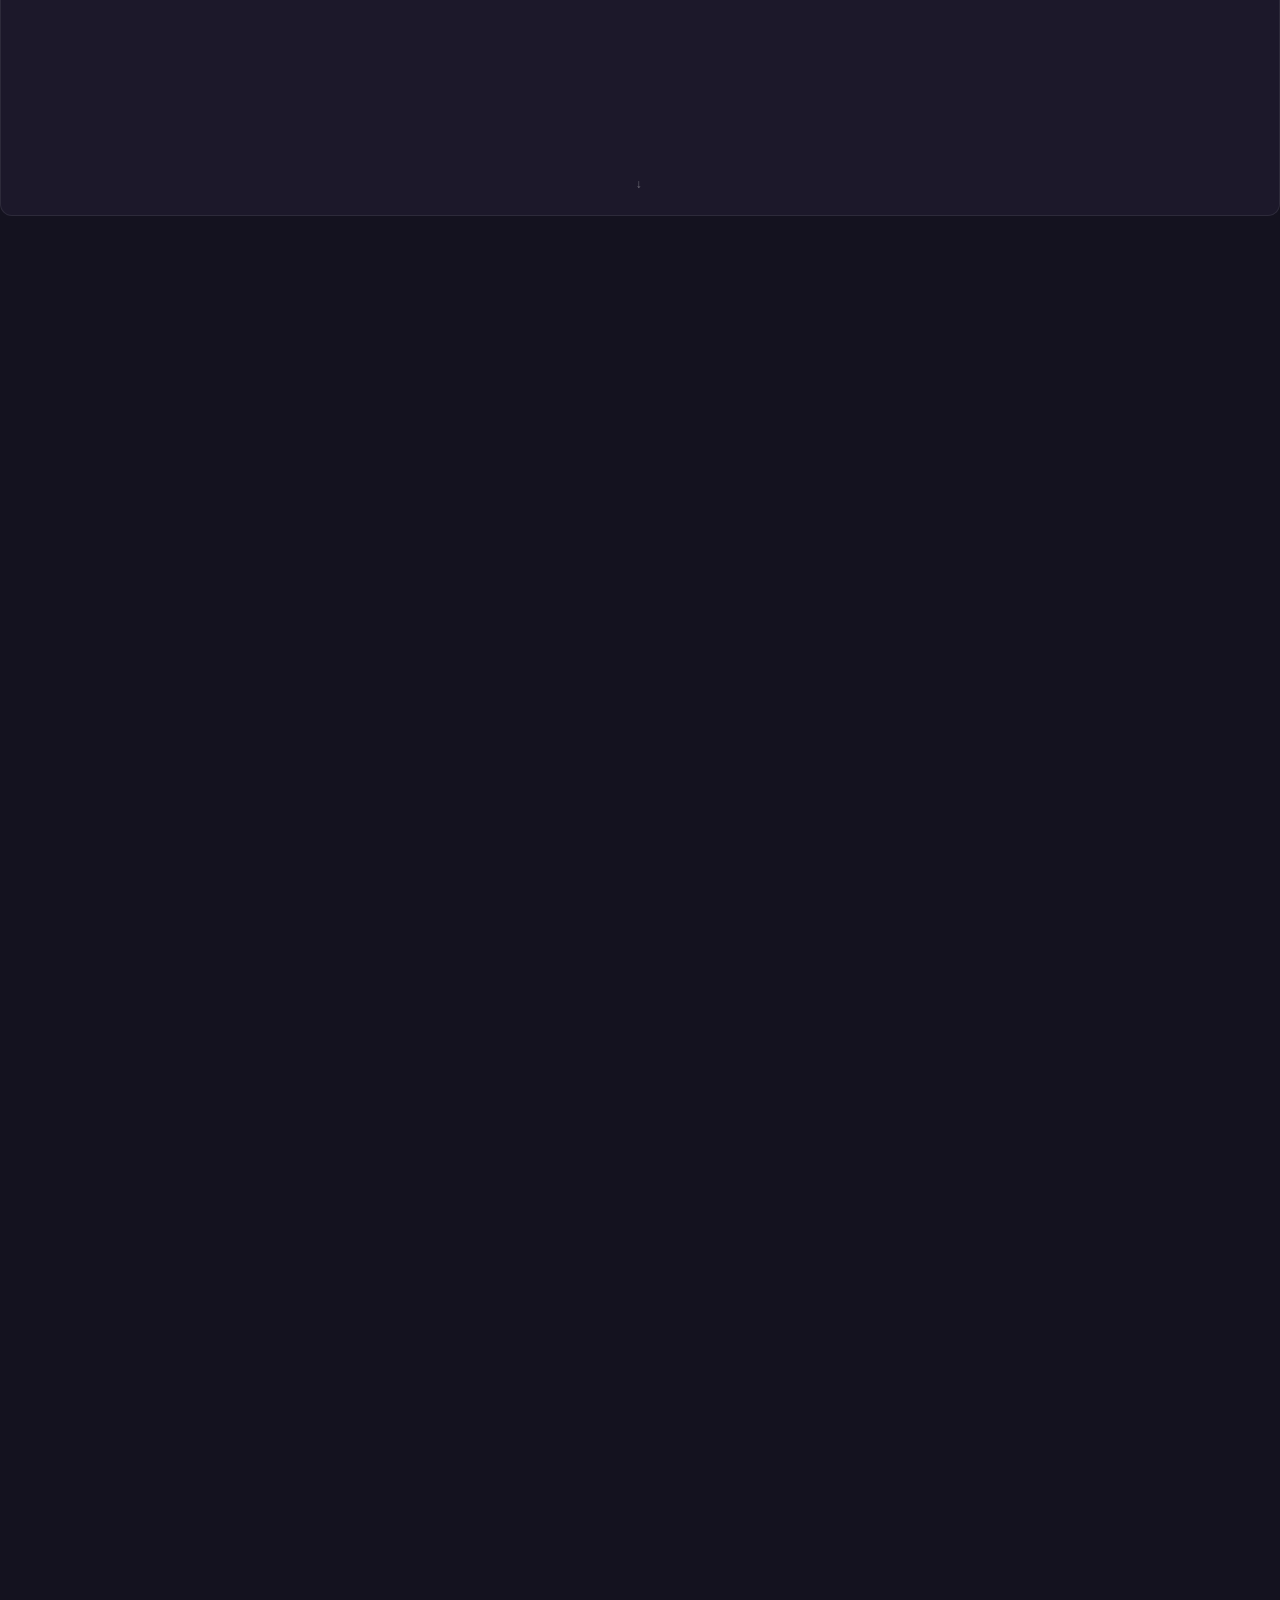
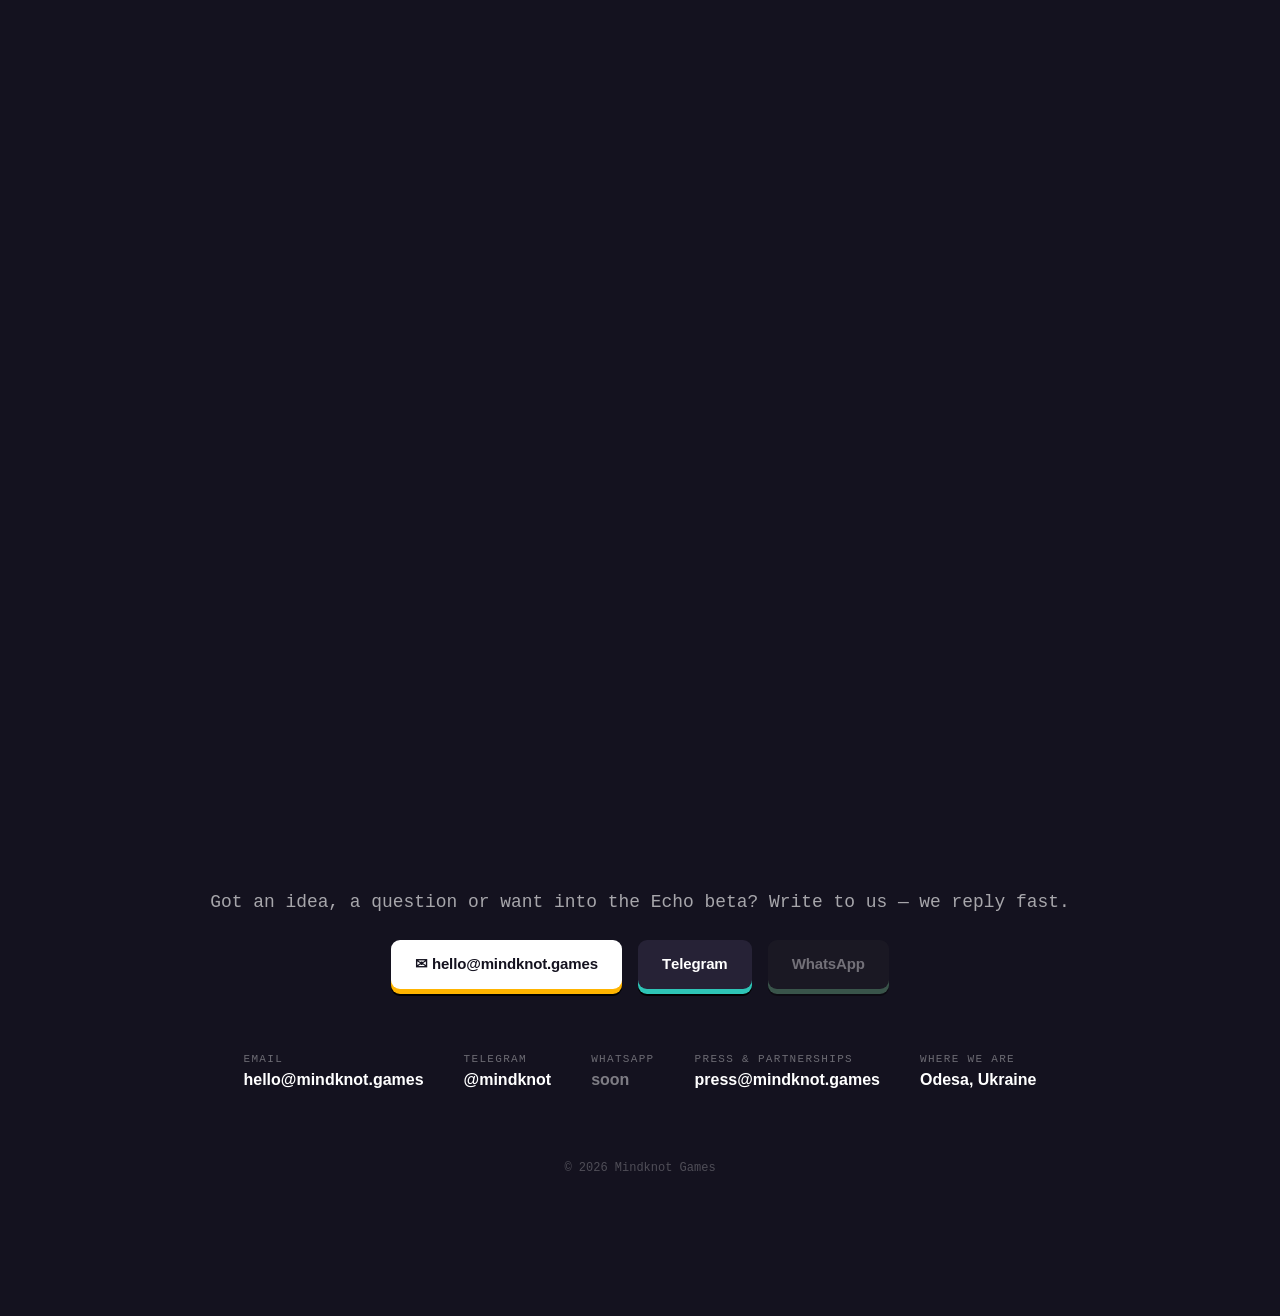
==== commit e16f88e8: "Add files via upload" ====
--- a/index.html
+++ b/index.html
@@ -553,8 +553,8 @@
   <canvas id="k2cv" style="position:absolute;inset:0;width:100%;height:100%;z-index:2;pointer-events:none"></canvas>
   <div class="k2row" id="k2row">
     <div class="k2" data-who="g" style="--k:#FFB400;--sb:#2a2312"><div class="k2in">
-      <div class="k2f"><div class="k2s"><canvas></canvas></div><div class="k2t"><b data-i="m1n">Георгий Лобко</b><small>FOUNDER</small></div><div class="k2sh"></div></div>
-      <div class="k2f k2b"><b data-i="m1n">Георгий Лобко</b><em data-i="m1r">Основатель</em><p data-i="m1d">6+ лет в UX/UI. Придумывает механики, рисует каждый пиксель и решает, где игроку станет по-хорошему трудно.</p><span data-i="flip">нажми ↻</span></div>
+      <div class="k2f"><div class="k2s"><canvas></canvas></div><div class="k2t"><b data-i="m1n">Аноним</b><small>FOUNDER</small></div><div class="k2sh"></div></div>
+      <div class="k2f k2b"><b data-i="m1n">Аноним</b><em data-i="m1r">Основатель</em><p data-i="m1d">6+ лет в UX/UI. Придумывает механики, рисует каждый пиксель и решает, где игроку станет по-хорошему трудно.</p><span data-i="flip">нажми ↻</span></div>
     </div></div>
 
   </div>
@@ -569,11 +569,11 @@
 <section class="sec hi" id="contact">
   <div id="hiSpot"></div>
   <p class="sub rv" data-i="contact_sub">Есть идея, вопрос или хочешь в бету «Эха»? Пиши — отвечаем быстро.</p>
-  <div class="cta rv"><a class="pk cta mag big" href="mailto:hello@mindknot.games" style="--k:#FFB400"><span class="tx">✉ hello@mindknot.games</span></a><a class="pk mag big" href="https://t.me/mindknot" data-tg="mindknot" style="--k:#2EC4B6"><span class="tx">Telegram</span></a><a class="pk mag big" href="https://wa.me/380686604327" style="--k:#25D366"><span class="tx">WhatsApp</span></a></div>
+  <div class="cta rv"><a class="pk cta mag big" href="mailto:hello@mindknot.games" style="--k:#FFB400"><span class="tx">✉ hello@mindknot.games</span></a><a class="pk mag big" href="https://t.me/mindknot" data-tg="mindknot" style="--k:#2EC4B6"><span class="tx">Telegram</span></a><span class="pk big wa-off" aria-disabled="true" style="--k:#25D366;opacity:.4;cursor:not-allowed;pointer-events:none;filter:grayscale(.6)"><span class="tx">WhatsApp</span></span></div>
   <div class="cinfo">
     <div class="ci rv"><em data-i="c1">Почта</em><b><a href="mailto:hello@mindknot.games" style="color:inherit;text-decoration:none">hello@mindknot.games</a></b></div>
     <div class="ci rv"><em data-i="c2">Telegram</em><b><a href="https://t.me/mindknot" data-tg="mindknot" style="color:inherit;text-decoration:none">@mindknot</a></b></div>
-    <div class="ci rv"><em>WhatsApp</em><b><a href="https://wa.me/380686604327" style="color:inherit;text-decoration:none">+380 68 660 43 27</a></b></div>
+    <div class="ci rv"><em>WhatsApp</em><b style="opacity:.45">soon</b></div>
     <div class="ci rv"><em data-i="c3">Пресса и партнёрство</em><b><a href="mailto:press@mindknot.games" style="color:inherit;text-decoration:none">press@mindknot.games</a></b></div>
     <div class="ci rv"><em data-i="c4">Где мы</em><b data-i="c4v">Одесса, Украина</b></div>
   </div>
@@ -1169,15 +1169,15 @@
 
 /* ===== languages ===== */
 const T={
-ru:{e_hint:'ЛИСТАЙ — ПИКСЕЛИ ПЕРЕСТРОЯТСЯ',flip:'нажми ↻',st:['ГОД ОСНОВАНИЯ','ИГРА ВЫШЛА','В РАЗРАБОТКЕ','СКУЧНЫХ УРОВНЕЙ'],swipe:'свайпай →',nav_studio:'О нас',studio:'О нас',f1:'год основания',f2:'игра вышла',f3:'в разработке',f4:'скучных уровней',team:'Команда',m1n:'Георгий Лобко',m1r:'Основатель',m1d:'Основатель Mindknot Games. Сам делаю всё, что нужно для создания игр, приложений и сайтов: разработку, дизайн, геймдизайн, пиксель-арт и всё-всё-всё остальное.',m2n:'Claude',m2r:'ИИ-напарник · код и прототипы',m2d:'Пишет код, собирает прототипы и генерирует уровни, которые потом проверяются на проходимость.',blog:'Блог',p_tag1:'Разработка',p_tag2:'Геймдизайн',p_tag3:'Студия',p1:'Как мы сделали «Эхо»: от идеи до App Store',p1d:'Почему лабиринт невидимый, сколько раз мы переделывали эхо и что нас удивило на проверке Apple.',p2:'Почему в «Эхе» нет карты',p2d:'О том, как память игрока становится главной механикой, и зачем делать первый мир по-настоящему сложным.',p3:'Что дальше: три игры в работе',p3d:'Немного намёков на то, что прячется за карточками SOON. Без спойлеров. Почти.',read:'Читать →',c1:'Почта',c2:'Telegram',c3:'Пресса и партнёрство',c4:'Где мы',c4v:'Одесса, Украина',nav_games:'Игры',nav_blog:'Блог',nav_contact:'Контакты',play:'▶ Играть',scroll:'▼ листай',tagline:'Игры, которые заставляют думать.',play_echo:'▶ Играть в «Эхо»',all_games:'Все игры',our_games:'Наши игры',echo:'Эхо',
+ru:{e_hint:'ЛИСТАЙ — ПИКСЕЛИ ПЕРЕСТРОЯТСЯ',flip:'нажми ↻',st:['ГОД ОСНОВАНИЯ','ИГРА ВЫШЛА','В РАЗРАБОТКЕ','СКУЧНЫХ УРОВНЕЙ'],swipe:'свайпай →',nav_studio:'О нас',studio:'О нас',f1:'год основания',f2:'игра вышла',f3:'в разработке',f4:'скучных уровней',team:'Команда',m1n:'Аноним',m1r:'Основатель',m1d:'Основатель Mindknot Games. Сам делаю всё, что нужно для создания игр, приложений и сайтов: разработку, дизайн, геймдизайн, пиксель-арт и всё-всё-всё остальное.',m2n:'Claude',m2r:'ИИ-напарник · код и прототипы',m2d:'Пишет код, собирает прототипы и генерирует уровни, которые потом проверяются на проходимость.',blog:'Блог',p_tag1:'Разработка',p_tag2:'Геймдизайн',p_tag3:'Студия',p1:'Как мы сделали «Эхо»: от идеи до App Store',p1d:'Почему лабиринт невидимый, сколько раз мы переделывали эхо и что нас удивило на проверке Apple.',p2:'Почему в «Эхе» нет карты',p2d:'О том, как память игрока становится главной механикой, и зачем делать первый мир по-настоящему сложным.',p3:'Что дальше: три игры в работе',p3d:'Немного намёков на то, что прячется за карточками SOON. Без спойлеров. Почти.',read:'Читать →',c1:'Почта',c2:'Telegram',c3:'Пресса и партнёрство',c4:'Где мы',c4v:'Одесса, Украина',nav_games:'Игры',nav_blog:'Блог',nav_contact:'Контакты',play:'▶ Играть',scroll:'▼ листай',tagline:'Игры, которые заставляют думать.',play_echo:'▶ Играть в «Эхо»',all_games:'Все игры',our_games:'Наши игры',echo:'Эхо',
   echo_desc:'Лабиринт, которого не видно. Подай сигнал — эхо на миг покажет стены. Найди выход в темноте.',gp_soon:'Google Play · скоро',
   contact_sub:'Есть идея, вопрос или хочешь в бету «Эха»? Пиши — отвечаем быстро.',hi:'ПИШИ!',
   man:'Mindknot Games — маленькая инди-студия. Мы делаем игры, в которых нужно думать: головоломки, логику и стратегии. Без рекламы на каждом шагу. Только ты, задача и тот самый момент, когда узел распутался.',kw:['думать:','головоломки,','логику','стратегии.','узел']},
-ua:{e_hint:'ГОРТАЙ — ПІКСЕЛІ ПЕРЕБУДУЮТЬСЯ',flip:'натисни ↻',st:['РІК ЗАСНУВАННЯ','ГРА ВИЙШЛА','У РОЗРОБЦІ','НУДНИХ РІВНІВ'],swipe:'гортай убік →',nav_studio:'Про нас',studio:'Про нас',f1:'рік заснування',f2:'гра вийшла',f3:'у розробці',f4:'нудних рівнів',team:'Команда',m1n:'Георгій Лобко',m1r:'Засновник',m1d:'Засновник Mindknot Games. Сам роблю все, що потрібно для створення ігор, застосунків і сайтів: розробку, дизайн, геймдизайн, піксель-арт і все-все-все інше.',m2n:'Claude',m2r:'ШІ-напарник · код і прототипи',m2d:'Пише код, збирає прототипи та генерує рівні, які потім перевіряються на прохідність.',blog:'Блог',p_tag1:'Розробка',p_tag2:'Геймдизайн',p_tag3:'Студія',p1:'Як ми зробили «Ехо»: від ідеї до App Store',p1d:'Чому лабіринт невидимий, скільки разів ми переробляли луну і що нас здивувало на перевірці Apple.',p2:'Чому в «Ехо» немає карти',p2d:'Про те, як пам’ять гравця стає головною механікою, і навіщо робити перший світ справді складним.',p3:'Що далі: три гри в роботі',p3d:'Трохи натяків на те, що ховається за картками SOON. Без спойлерів. Майже.',read:'Читати →',c1:'Пошта',c2:'Telegram',c3:'Преса та партнерство',c4:'Де ми',c4v:'Одеса, Україна',nav_games:'Ігри',nav_blog:'Блог',nav_contact:'Контакти',play:'▶ Грати',scroll:'▼ гортай',tagline:'Ігри, які змушують думати.',play_echo:'▶ Грати в «Ехо»',all_games:'Усі ігри',our_games:'Наші ігри',echo:'Ехо',
+ua:{e_hint:'ГОРТАЙ — ПІКСЕЛІ ПЕРЕБУДУЮТЬСЯ',flip:'натисни ↻',st:['РІК ЗАСНУВАННЯ','ГРА ВИЙШЛА','У РОЗРОБЦІ','НУДНИХ РІВНІВ'],swipe:'гортай убік →',nav_studio:'Про нас',studio:'Про нас',f1:'рік заснування',f2:'гра вийшла',f3:'у розробці',f4:'нудних рівнів',team:'Команда',m1n:'Анонім',m1r:'Засновник',m1d:'Засновник Mindknot Games. Сам роблю все, що потрібно для створення ігор, застосунків і сайтів: розробку, дизайн, геймдизайн, піксель-арт і все-все-все інше.',m2n:'Claude',m2r:'ШІ-напарник · код і прототипи',m2d:'Пише код, збирає прототипи та генерує рівні, які потім перевіряються на прохідність.',blog:'Блог',p_tag1:'Розробка',p_tag2:'Геймдизайн',p_tag3:'Студія',p1:'Як ми зробили «Ехо»: від ідеї до App Store',p1d:'Чому лабіринт невидимий, скільки разів ми переробляли луну і що нас здивувало на перевірці Apple.',p2:'Чому в «Ехо» немає карти',p2d:'Про те, як пам’ять гравця стає головною механікою, і навіщо робити перший світ справді складним.',p3:'Що далі: три гри в роботі',p3d:'Трохи натяків на те, що ховається за картками SOON. Без спойлерів. Майже.',read:'Читати →',c1:'Пошта',c2:'Telegram',c3:'Преса та партнерство',c4:'Де ми',c4v:'Одеса, Україна',nav_games:'Ігри',nav_blog:'Блог',nav_contact:'Контакти',play:'▶ Грати',scroll:'▼ гортай',tagline:'Ігри, які змушують думати.',play_echo:'▶ Грати в «Ехо»',all_games:'Усі ігри',our_games:'Наші ігри',echo:'Ехо',
   echo_desc:'Лабіринт, якого не видно. Подай сигнал — луна на мить покаже стіни. Знайди вихід у темряві.',gp_soon:'Google Play · скоро',
   contact_sub:'Є ідея, питання чи хочеш у бету «Ехо»? Пиши — відповідаємо швидко.',hi:'ПИШИ!',
   man:'Mindknot Games — маленька інді-студія. Ми робимо ігри, в яких треба думати: головоломки, логіку та стратегії. Без реклами на кожному кроці. Лише ти, задача і той самий момент, коли вузол розплутався.',kw:['думати:','головоломки,','логіку','стратегії.','вузол']},
-en:{e_hint:'SCROLL — THE PIXELS REBUILD',flip:'tap ↻',st:['FOUNDED','GAME RELEASED','IN DEVELOPMENT','BORING LEVELS'],swipe:'swipe →',nav_studio:'About',studio:'About us',f1:'founded',f2:'game released',f3:'in development',f4:'boring levels',team:'Team',m1n:'George Lobko',m1r:'Founder',m1d:'Founder of Mindknot Games. I do everything it takes to build games, apps and websites myself: development, design, game design, pixel art and everything else.',m2n:'Claude',m2r:'AI teammate · code & prototypes',m2d:'Writes the code, builds prototypes and generates levels that are then checked to be solvable.',blog:'Blog',p_tag1:'Development',p_tag2:'Game design',p_tag3:'Studio',p1:'How we made Echo: from idea to the App Store',p1d:'Why the maze is invisible, how many times we rebuilt the echo and what surprised us in Apple review.',p2:'Why Echo has no map',p2d:'How the player’s memory becomes the core mechanic, and why the first world should be truly hard.',p3:'What’s next: three games in the works',p3d:'A few hints about what hides behind the SOON cards. No spoilers. Almost.',read:'Read →',c1:'Email',c2:'Telegram',c3:'Press & partnerships',c4:'Where we are',c4v:'Odesa, Ukraine',nav_games:'Games',nav_blog:'Blog',nav_contact:'Contact',play:'▶ Play',scroll:'▼ scroll',tagline:'Games that make you think.',play_echo:'▶ Play Echo',all_games:'All games',our_games:'Our games',echo:'Echo',
+en:{e_hint:'SCROLL — THE PIXELS REBUILD',flip:'tap ↻',st:['FOUNDED','GAME RELEASED','IN DEVELOPMENT','BORING LEVELS'],swipe:'swipe →',nav_studio:'About',studio:'About us',f1:'founded',f2:'game released',f3:'in development',f4:'boring levels',team:'Team',m1n:'Anonymous',m1r:'Founder',m1d:'Founder of Mindknot Games. I do everything it takes to build games, apps and websites myself: development, design, game design, pixel art and everything else.',m2n:'Claude',m2r:'AI teammate · code & prototypes',m2d:'Writes the code, builds prototypes and generates levels that are then checked to be solvable.',blog:'Blog',p_tag1:'Development',p_tag2:'Game design',p_tag3:'Studio',p1:'How we made Echo: from idea to the App Store',p1d:'Why the maze is invisible, how many times we rebuilt the echo and what surprised us in Apple review.',p2:'Why Echo has no map',p2d:'How the player’s memory becomes the core mechanic, and why the first world should be truly hard.',p3:'What’s next: three games in the works',p3d:'A few hints about what hides behind the SOON cards. No spoilers. Almost.',read:'Read →',c1:'Email',c2:'Telegram',c3:'Press & partnerships',c4:'Where we are',c4v:'Odesa, Ukraine',nav_games:'Games',nav_blog:'Blog',nav_contact:'Contact',play:'▶ Play',scroll:'▼ scroll',tagline:'Games that make you think.',play_echo:'▶ Play Echo',all_games:'All games',our_games:'Our games',echo:'Echo',
   echo_desc:"A maze you can't see. Send a signal — the echo reveals the walls for a moment. Find the exit in the dark.",gp_soon:'Google Play · soon',
   contact_sub:'Got an idea, a question or want into the Echo beta? Write to us — we reply fast.',hi:'HELLO!',
   man:'Mindknot Games is a tiny indie studio. We make games that make you think: puzzles, logic and strategy. No ads at every step. Just you, the challenge and that moment when the knot comes undone.',kw:['think:','puzzles,','logic','strategy.','knot']}};
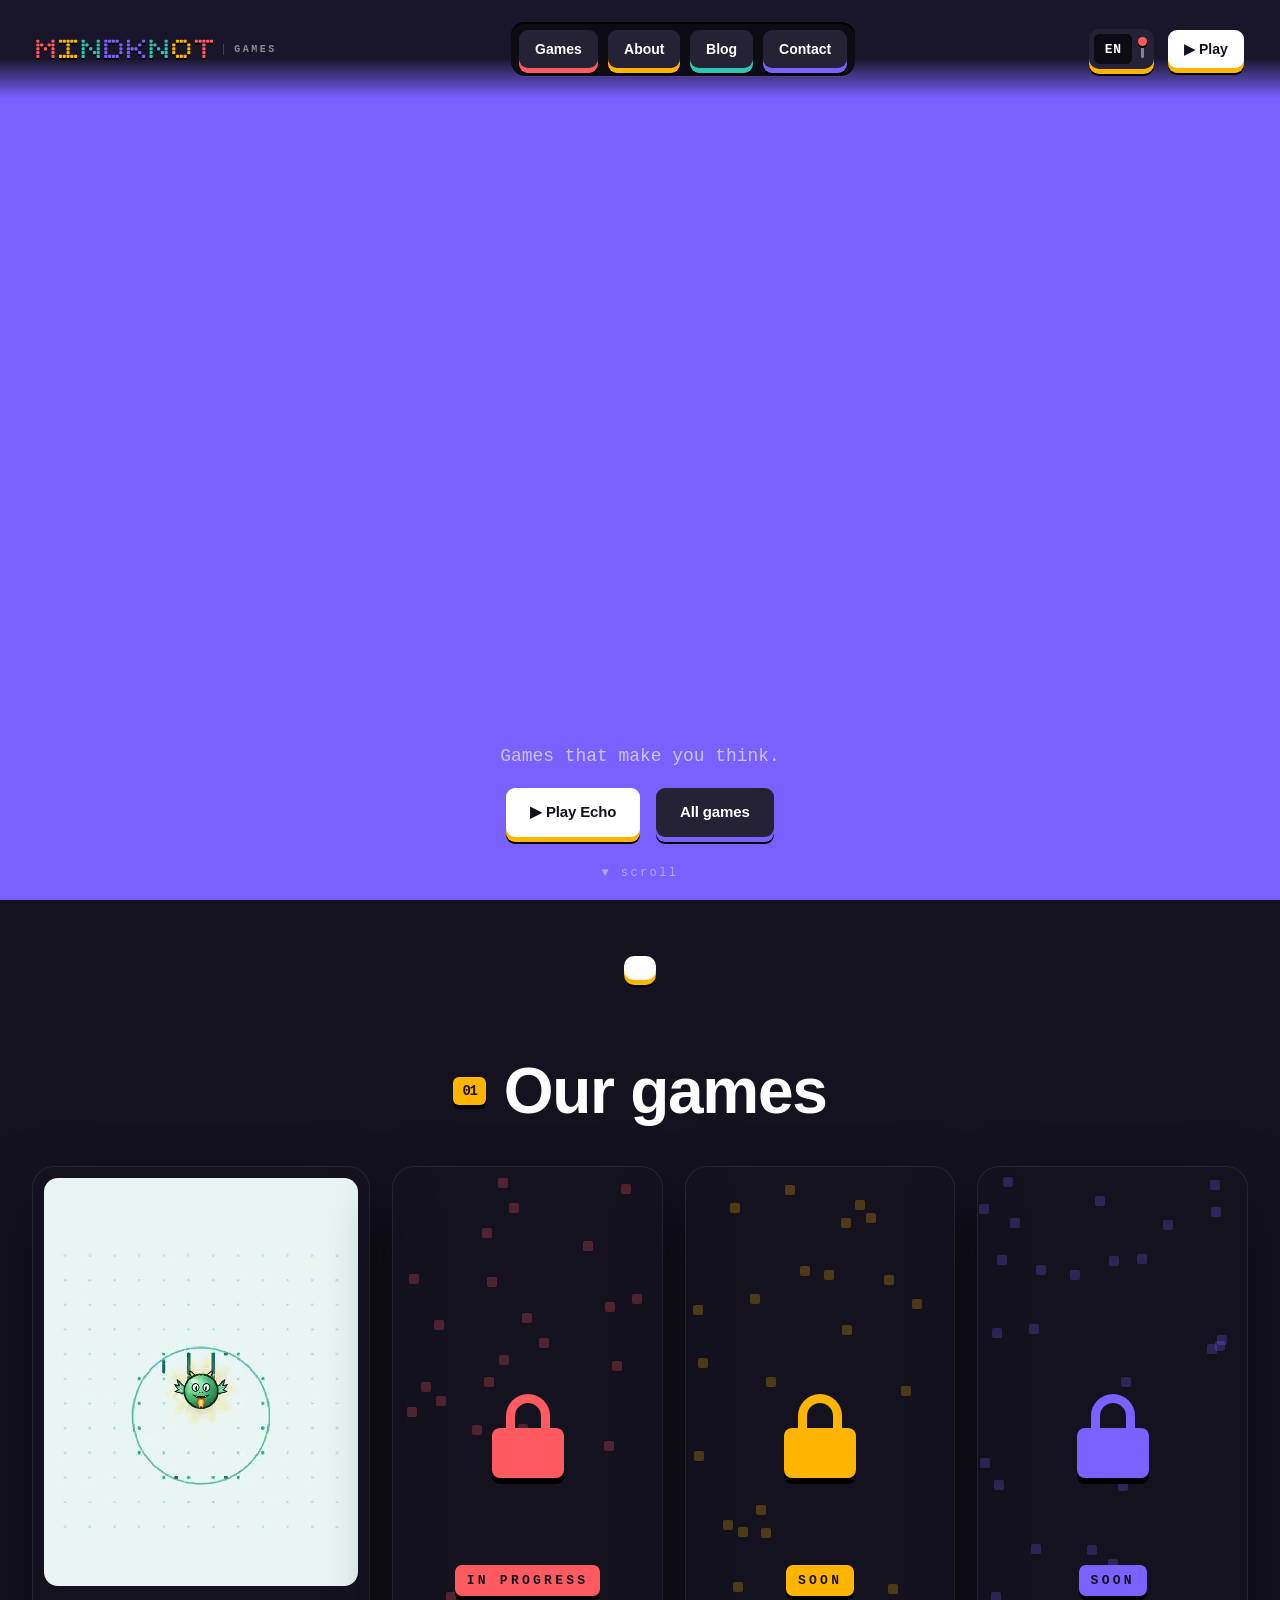
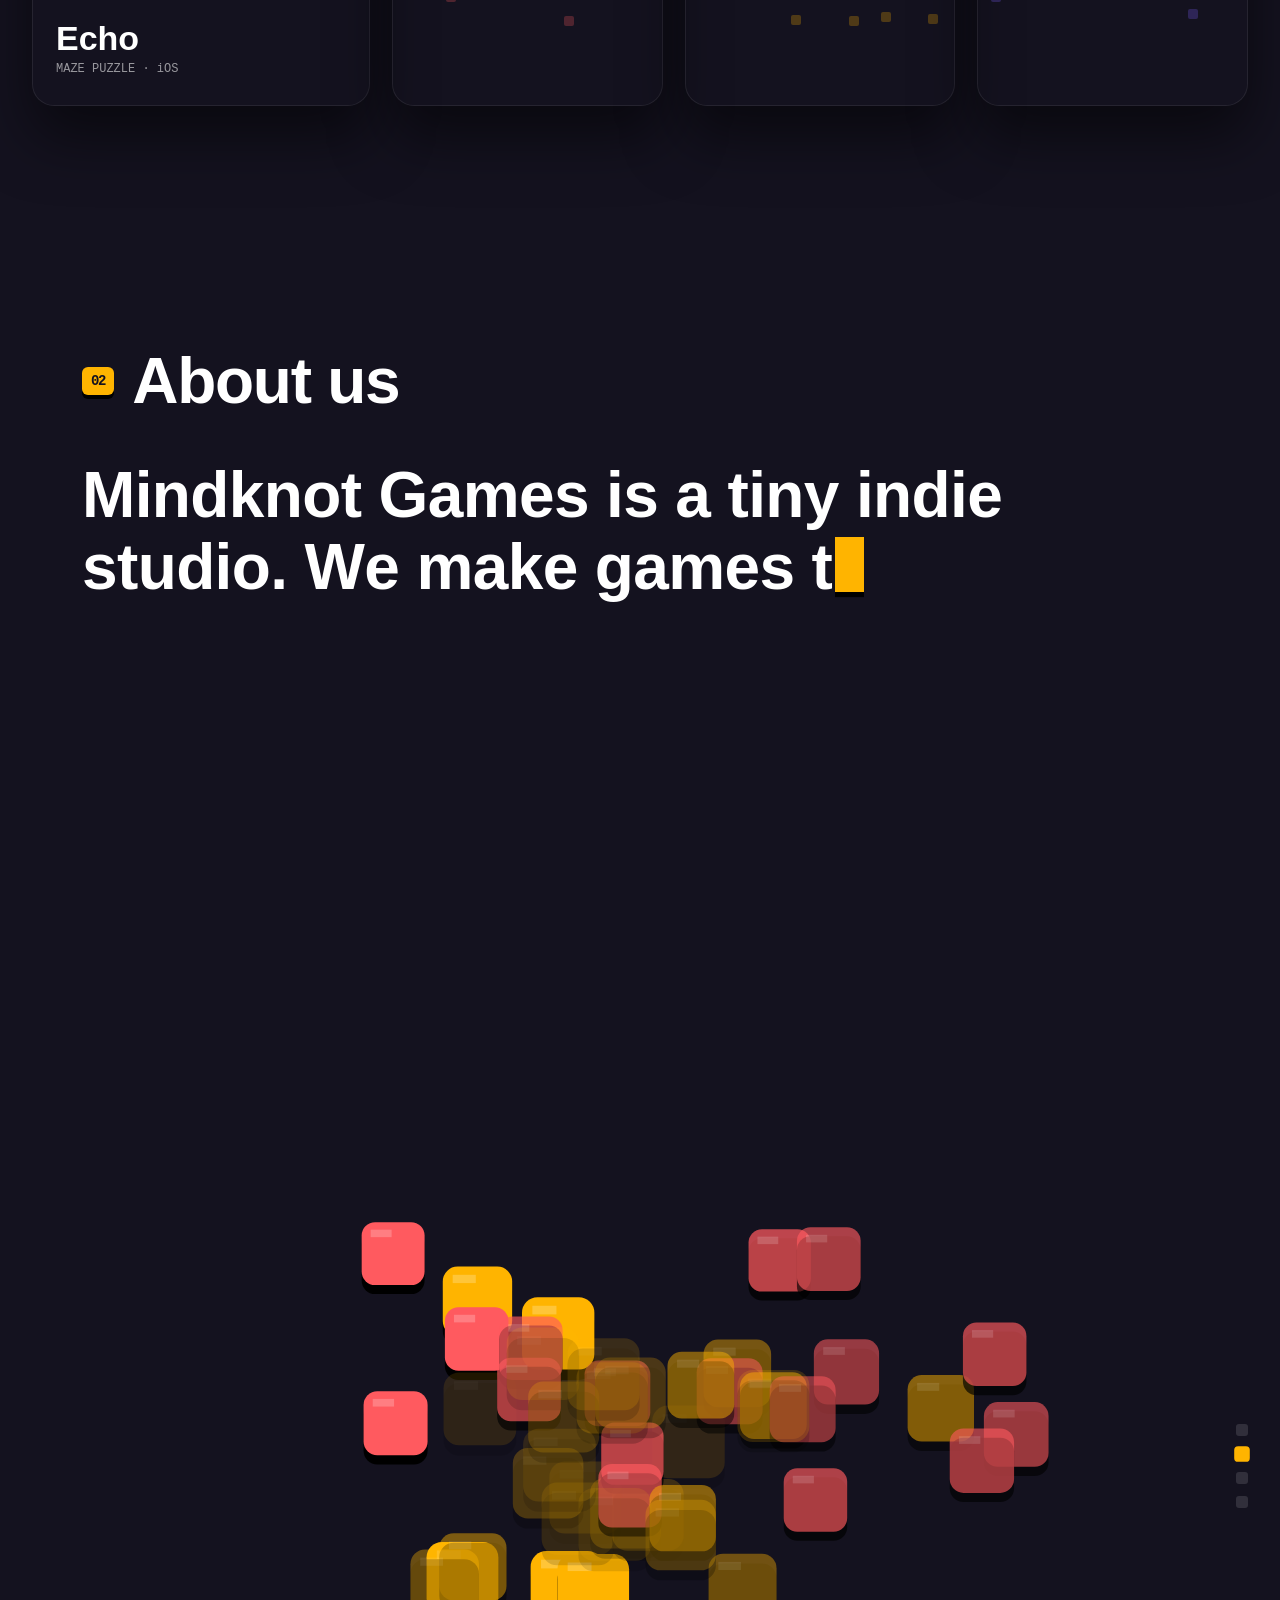
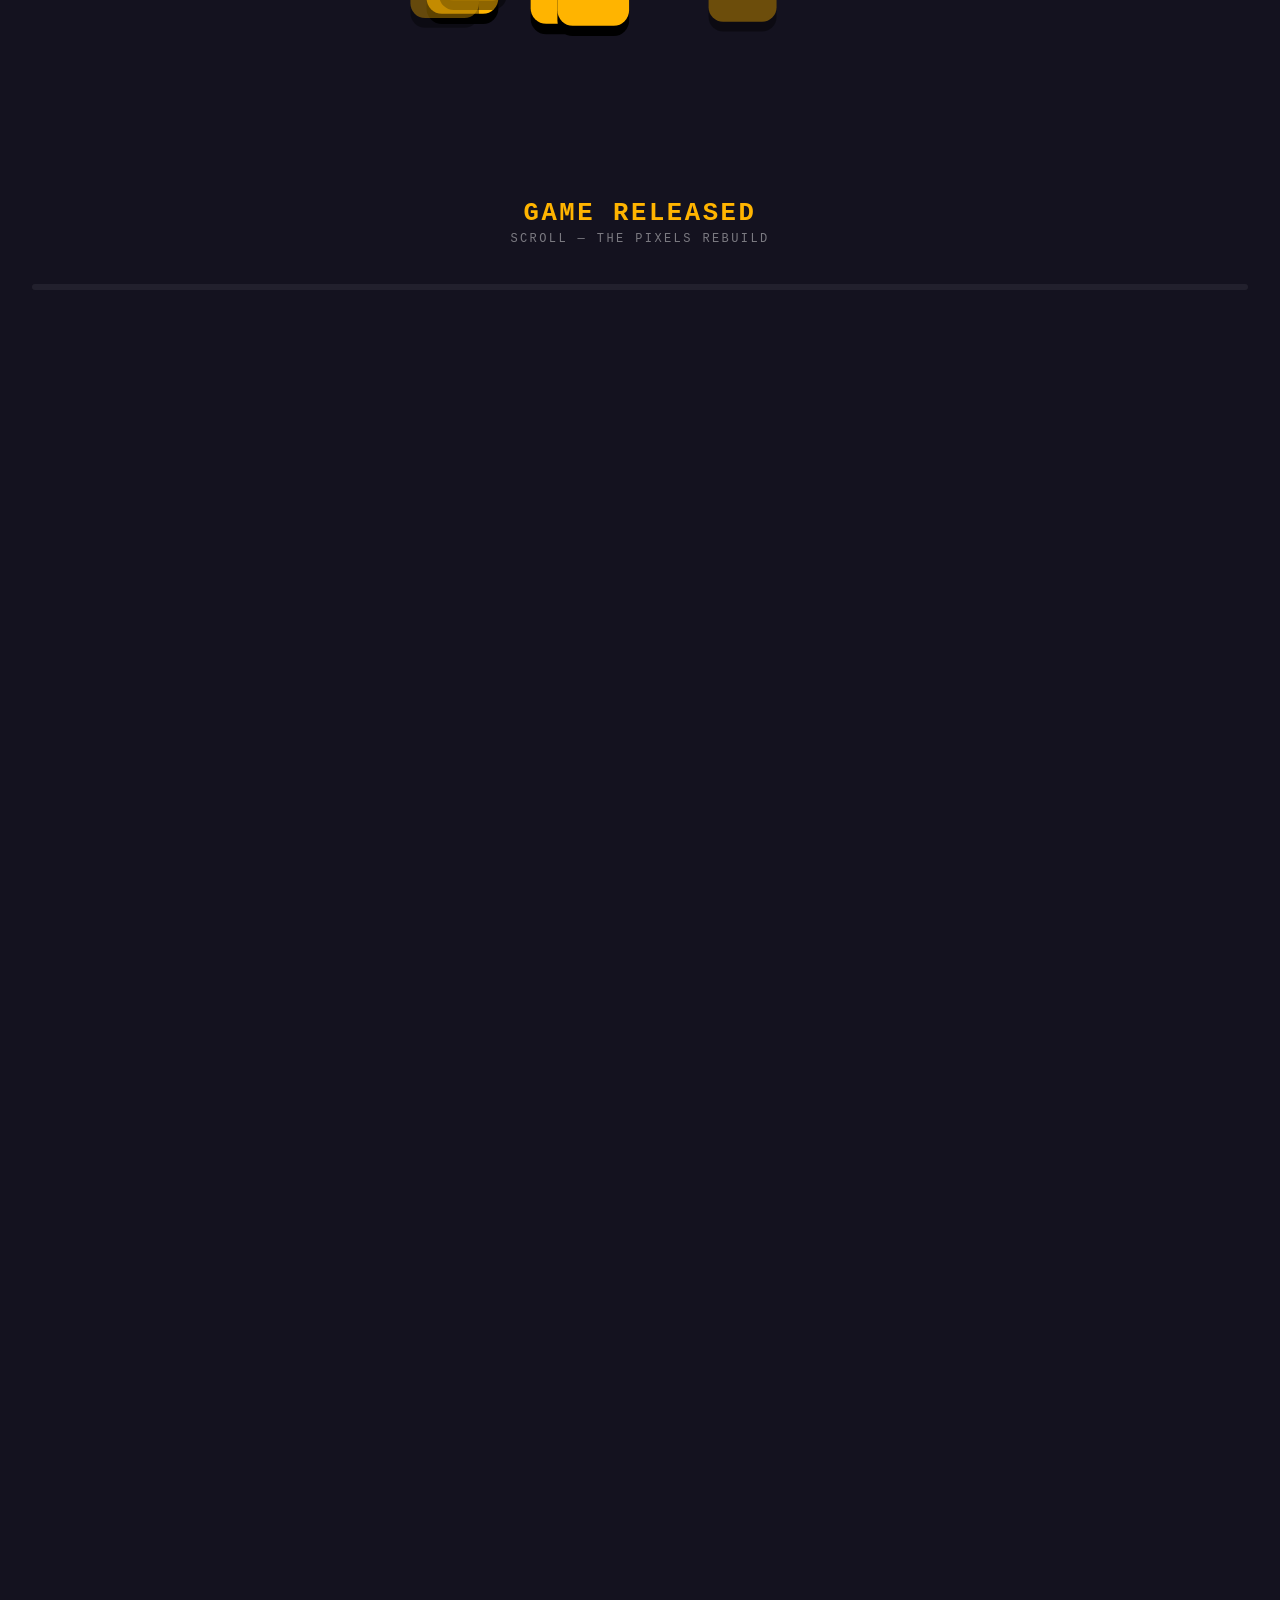
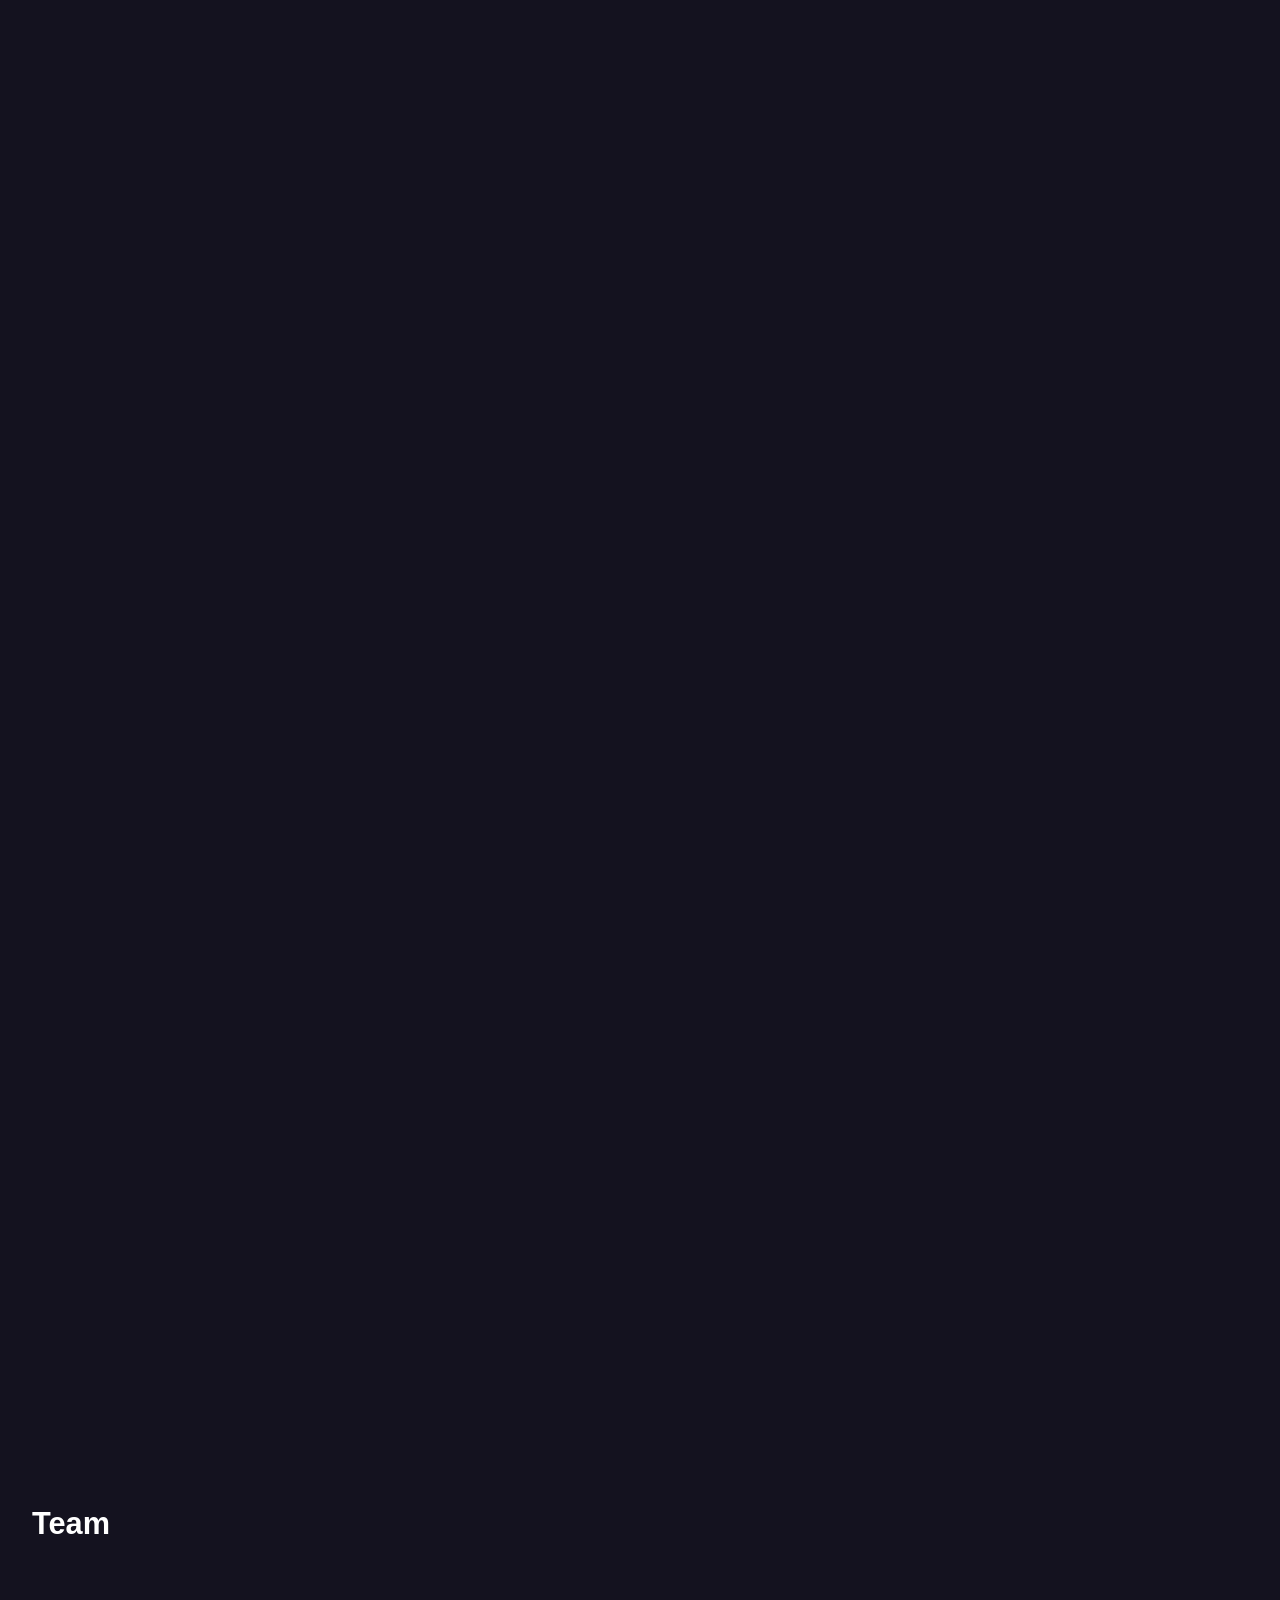
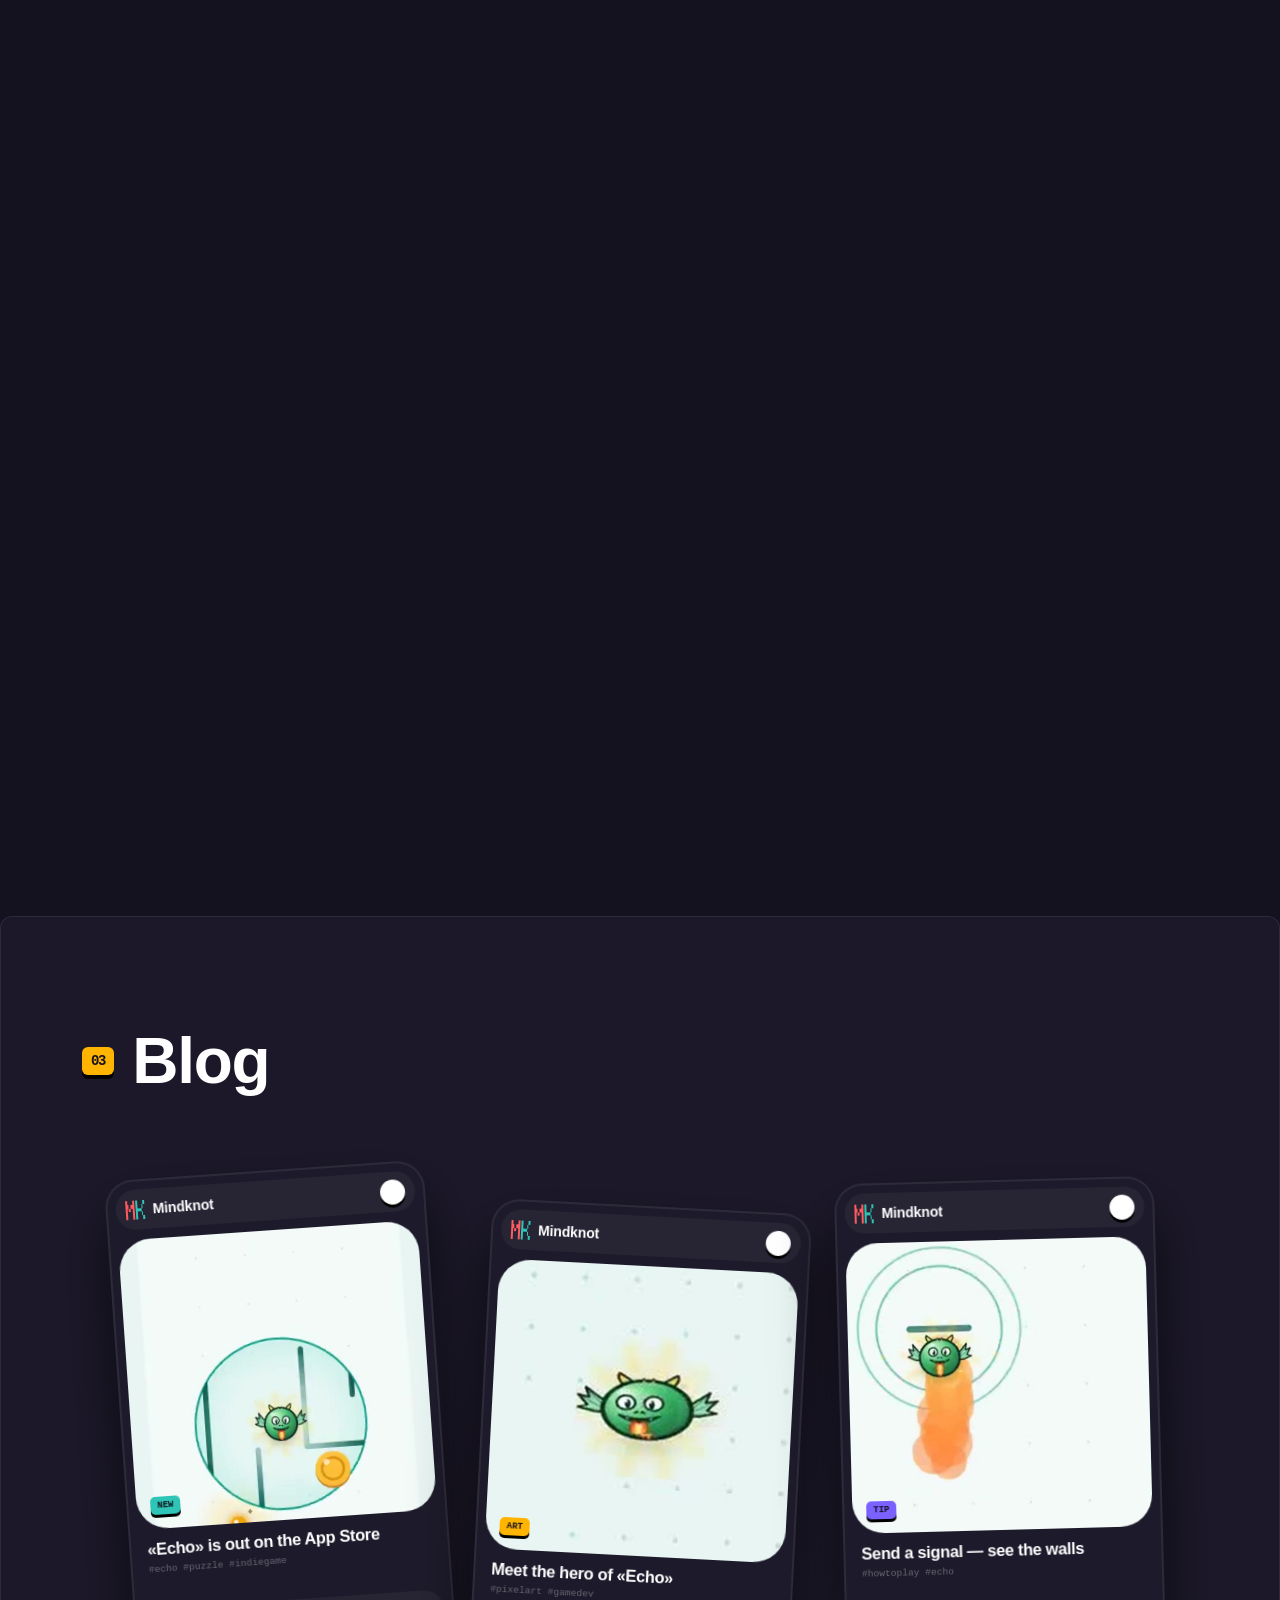
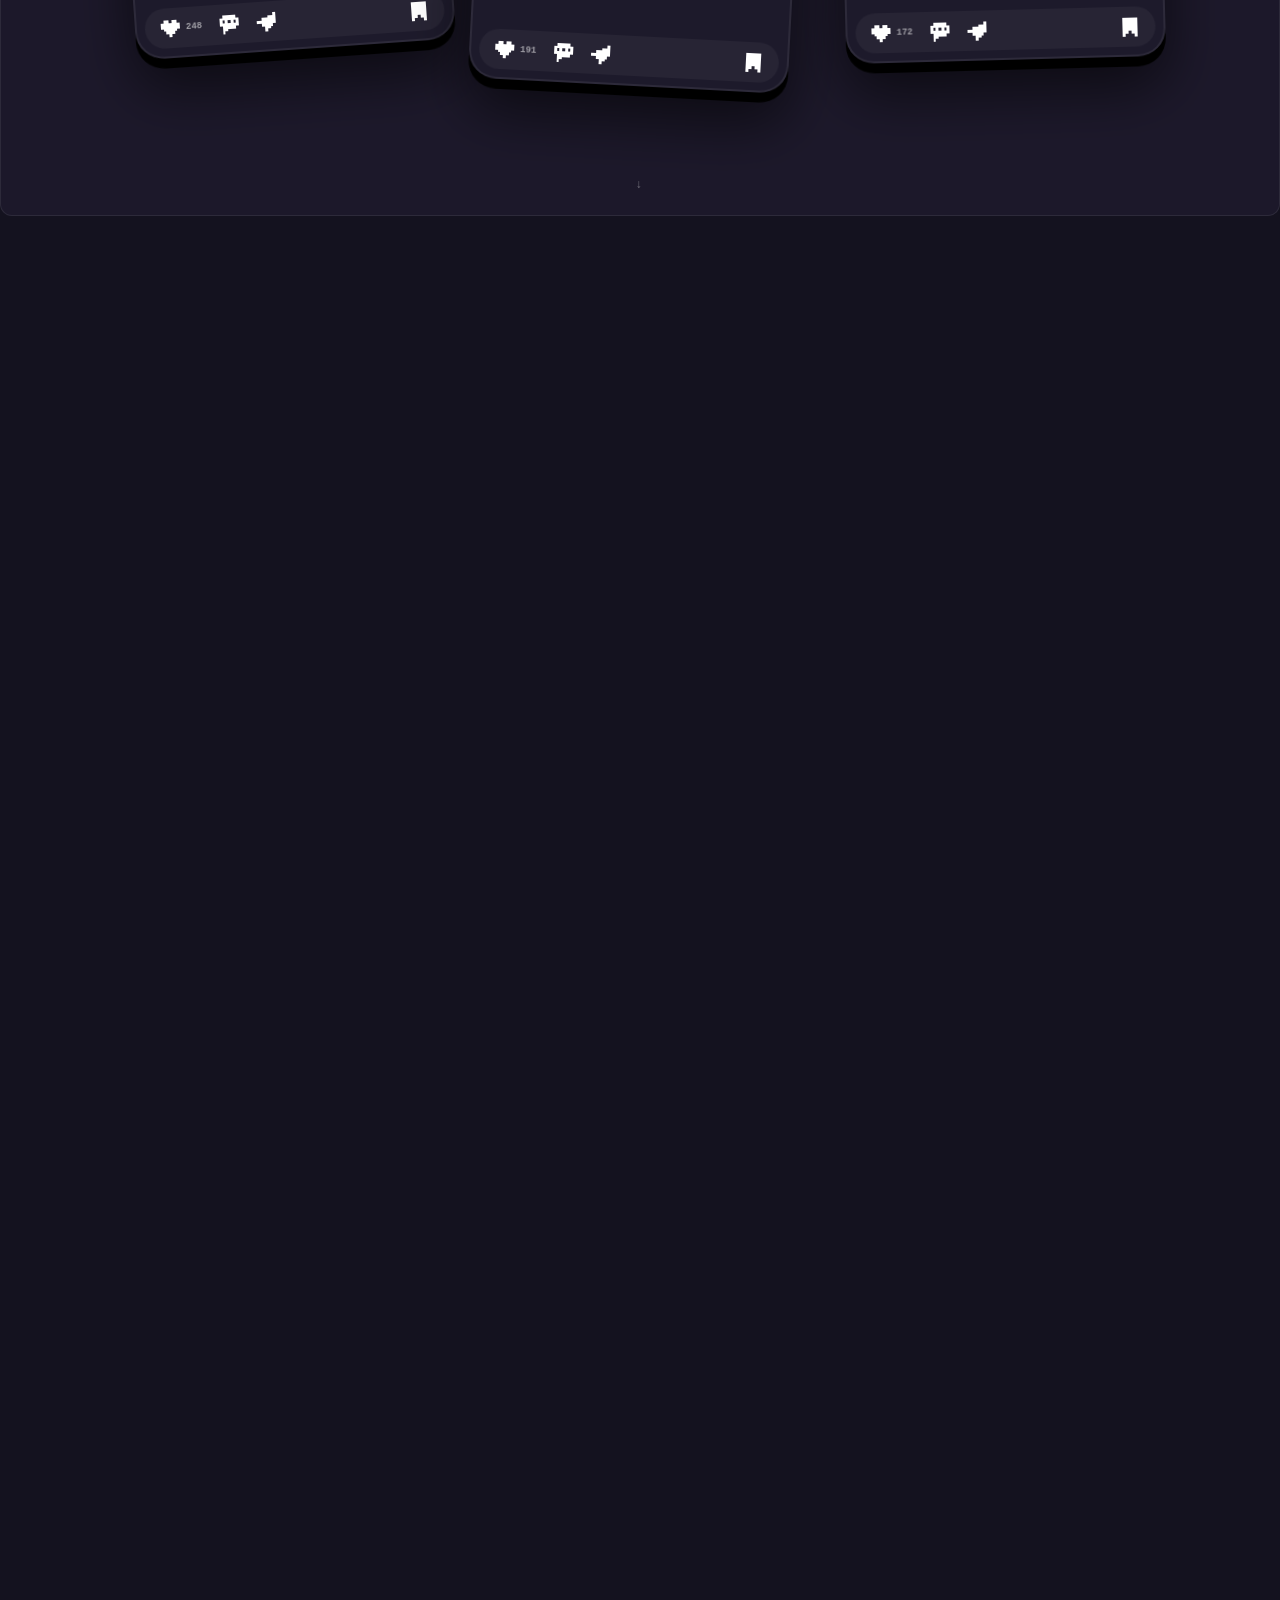
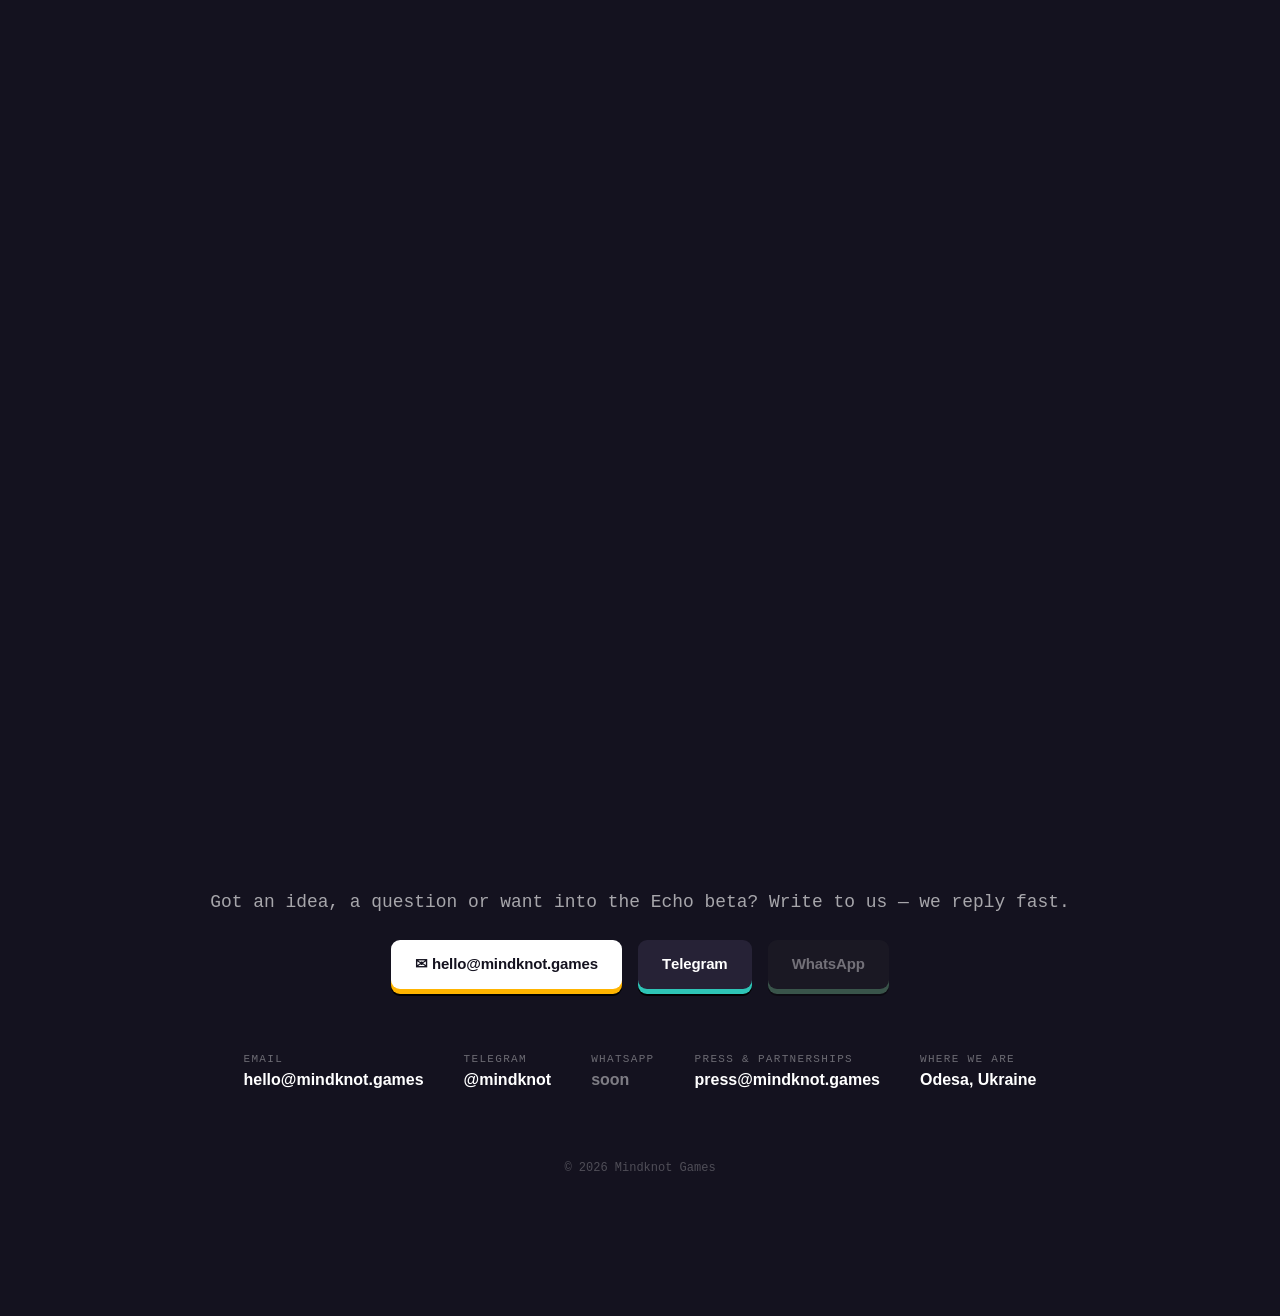
==== commit dfdb5bf6: "Add files via upload" ====
--- a/index.html
+++ b/index.html
@@ -338,12 +338,11 @@
 .hc:hover .shine{opacity:1}
 .hc .lock{position:absolute;inset:0;display:grid;place-items:center;transform:translateZ(50px)}
 .hc .lock .lk{width:84px;height:84px;position:relative}
-.hc .lock .lk::before{content:"";position:absolute;left:18px;top:0;width:48px;height:44px;border:9px solid var(--k);border-bottom:0;border-radius:24px 24px 0 0;transition:transform .3s}
+.hc .lock .lk::before{content:"";position:absolute;box-sizing:border-box;left:20px;top:0;width:44px;height:46px;border:9px solid var(--k);border-bottom:0;border-radius:22px 22px 0 0}
 .hc .lock .lk::after{content:"";position:absolute;left:6px;bottom:0;width:72px;height:50px;background:var(--k);border-radius:8px;box-shadow:0 6px 0 #000}
 .hc .lock span{position:absolute;bottom:110px;font:700 13px var(--mono);letter-spacing:.25em;color:#14121F;background:var(--k);padding:8px 12px;border-radius:7px;box-shadow:0 4px 0 #000}
-.hc.shake{animation:shake .45s}
-.hc.shake .lk::before{transform:translateY(-8px) rotate(-12deg)}
-@keyframes shake{20%{translate:-10px 0}40%{translate:9px 0}60%{translate:-6px 0}80%{translate:4px 0}}
+.hc.shake .lk{animation:lkw .4s ease-in-out}
+@keyframes lkw{25%{transform:rotate(-7deg)}50%{transform:rotate(6deg)}75%{transform:rotate(-3deg)}}
 .qpix{position:absolute;inset:0;transform:translateZ(15px)}
 .qpix i{position:absolute;width:10px;height:10px;background:var(--k);opacity:.25;border-radius:2px;transition:transform .6s cubic-bezier(.2,1.4,.4,1)}
 .back p{color:#ffffffb0;line-height:1.5}
@@ -504,6 +503,8 @@
 @media(max-width:860px){#tBl .bttl{top:9vh;left:20px}}
 #tBl .bdot svg{width:60%!important;height:auto!important;display:block}
 @media (max-width:860px){.sticky,#tBl .sticky{height:100svh!important}}
+.sticky,#tBl .sticky{transform:translateZ(0);will-change:transform}
+#morph{will-change:contents}
 </style>
 </head>
 <body>
@@ -530,8 +531,8 @@
         <div class="face"><div class="scr"><video src="[data-uri]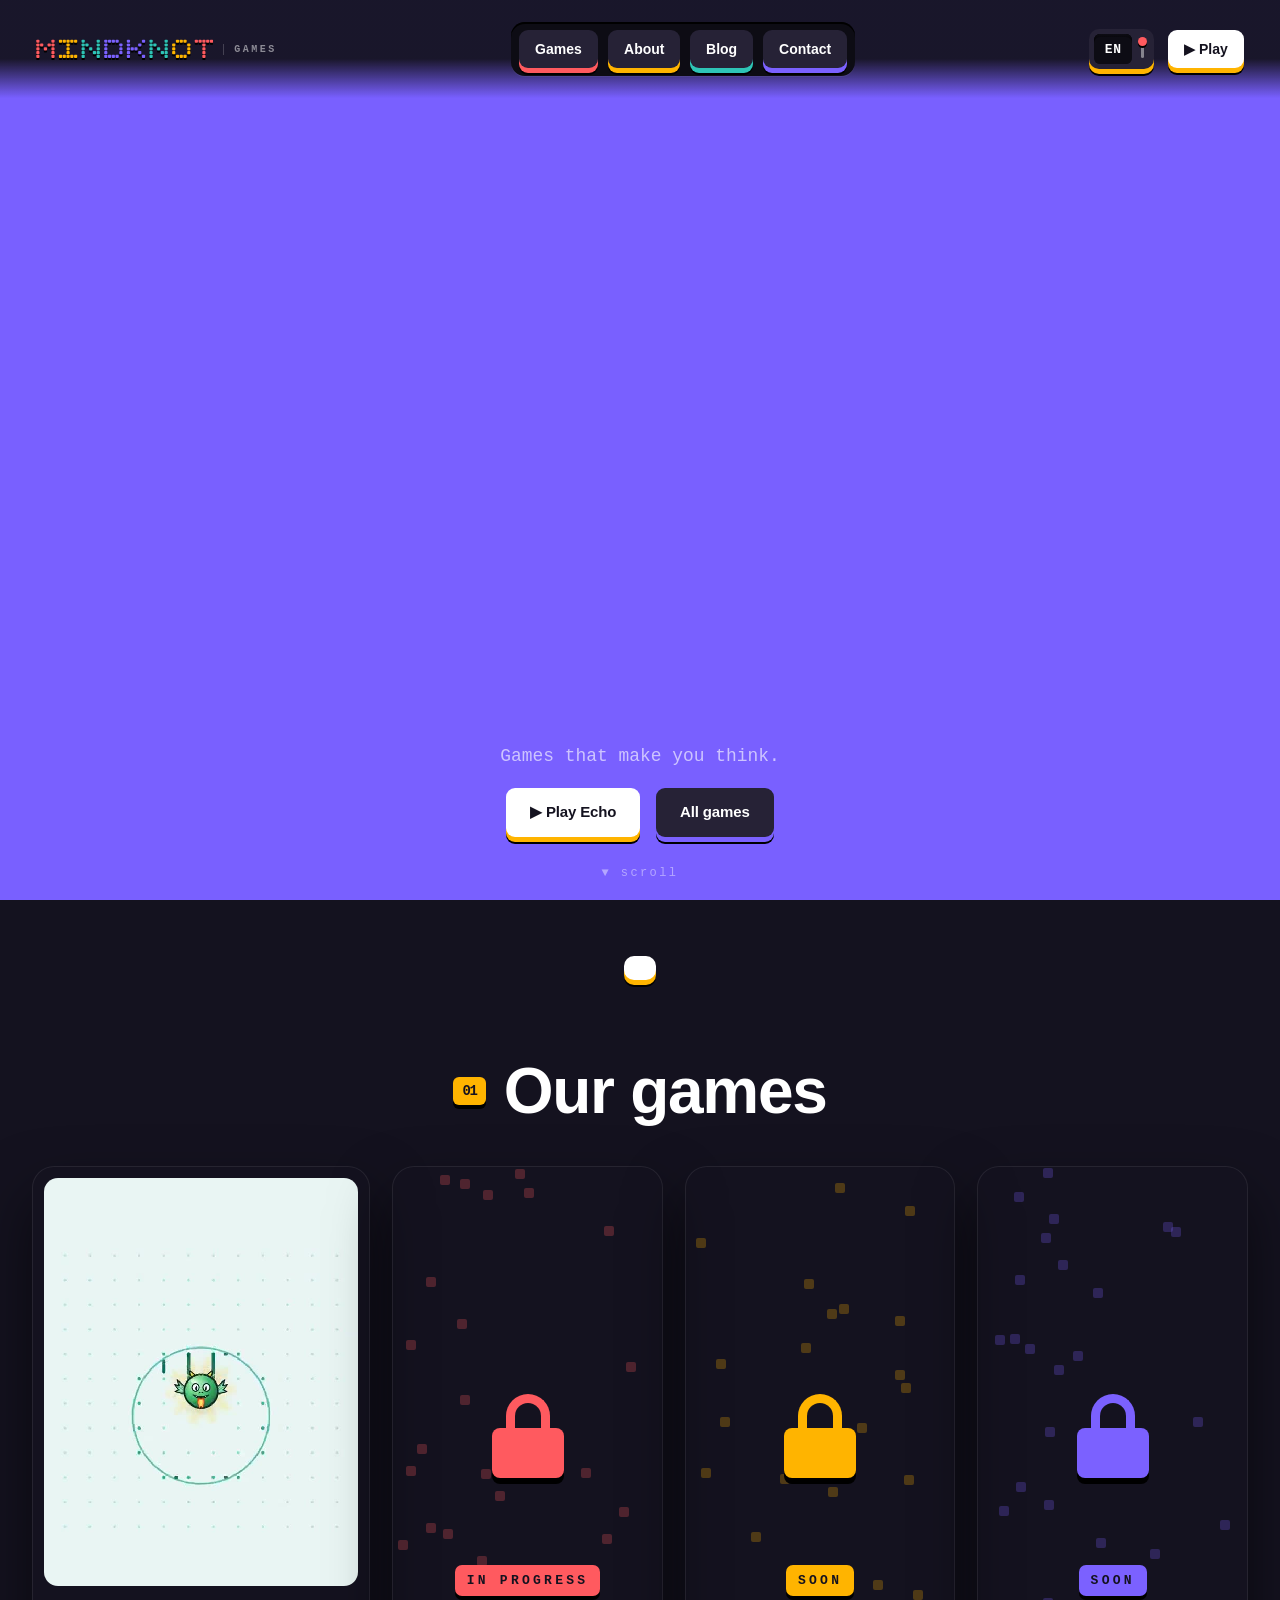
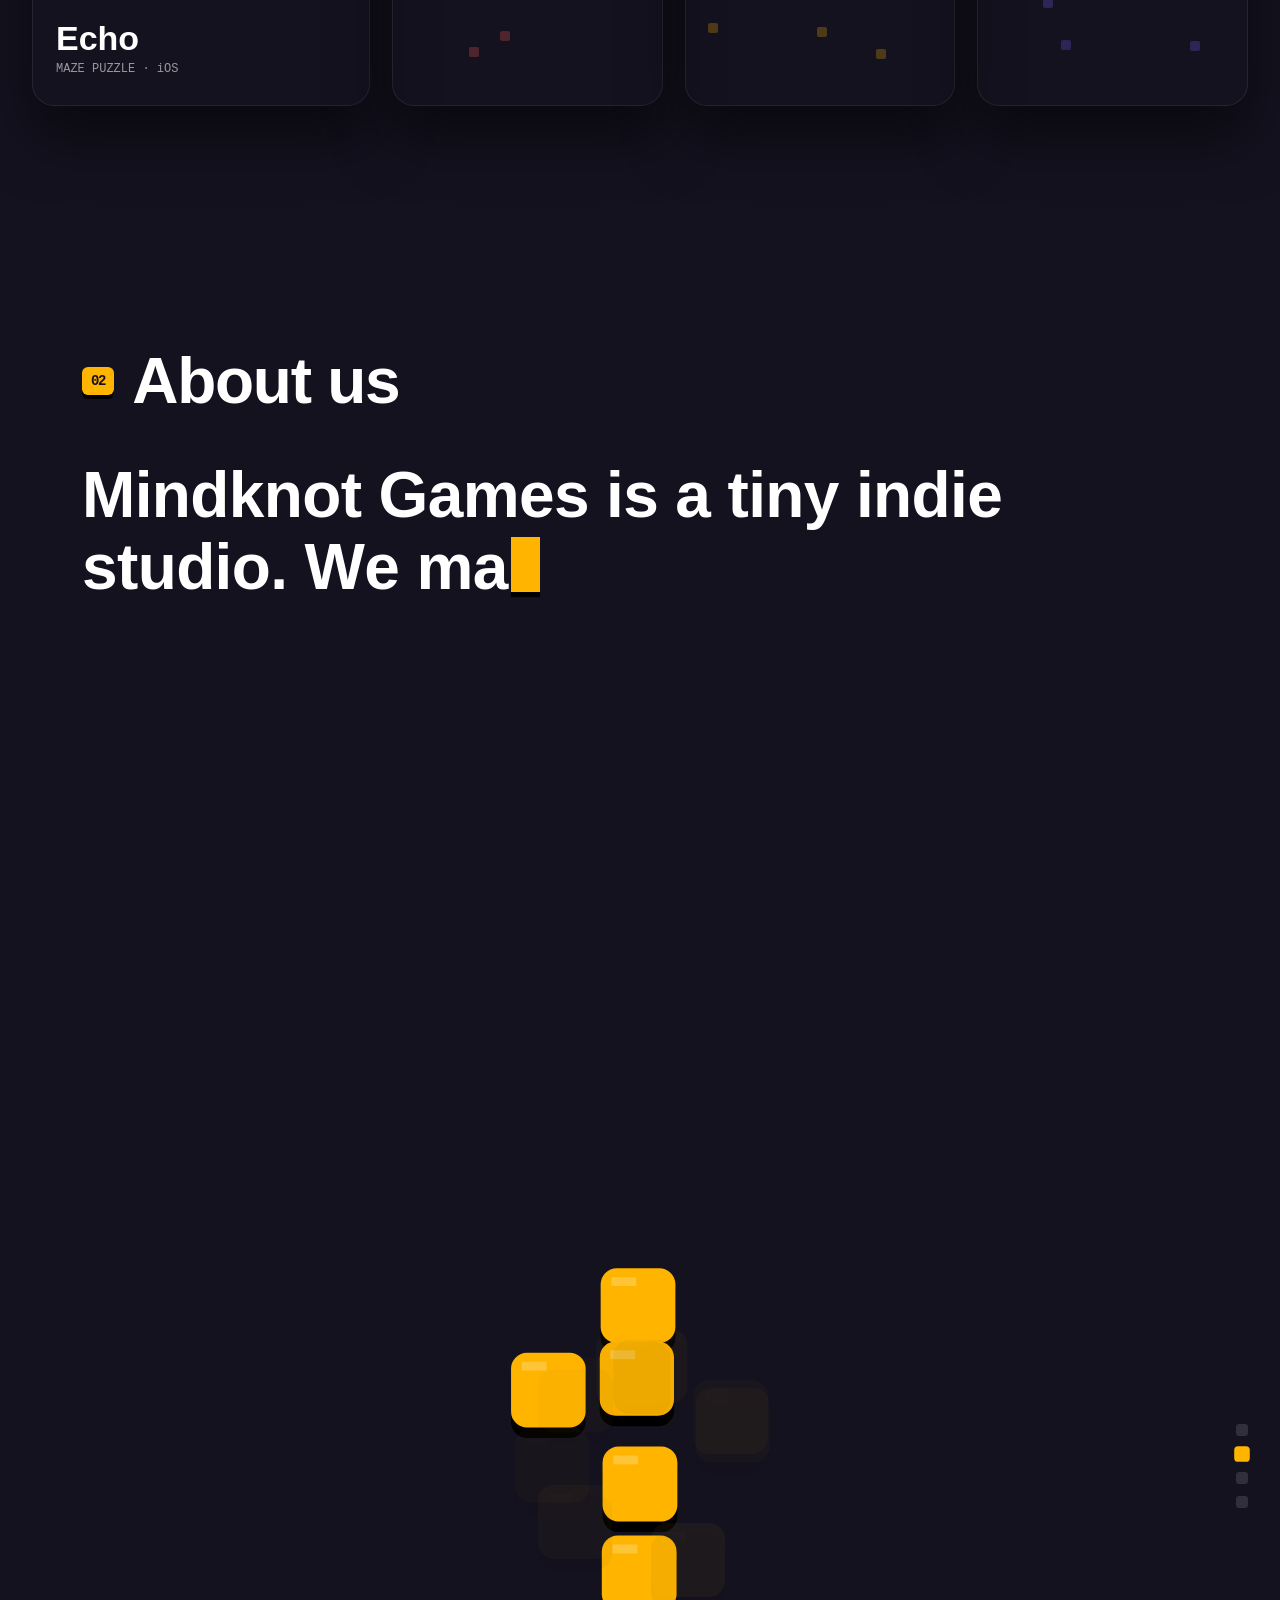
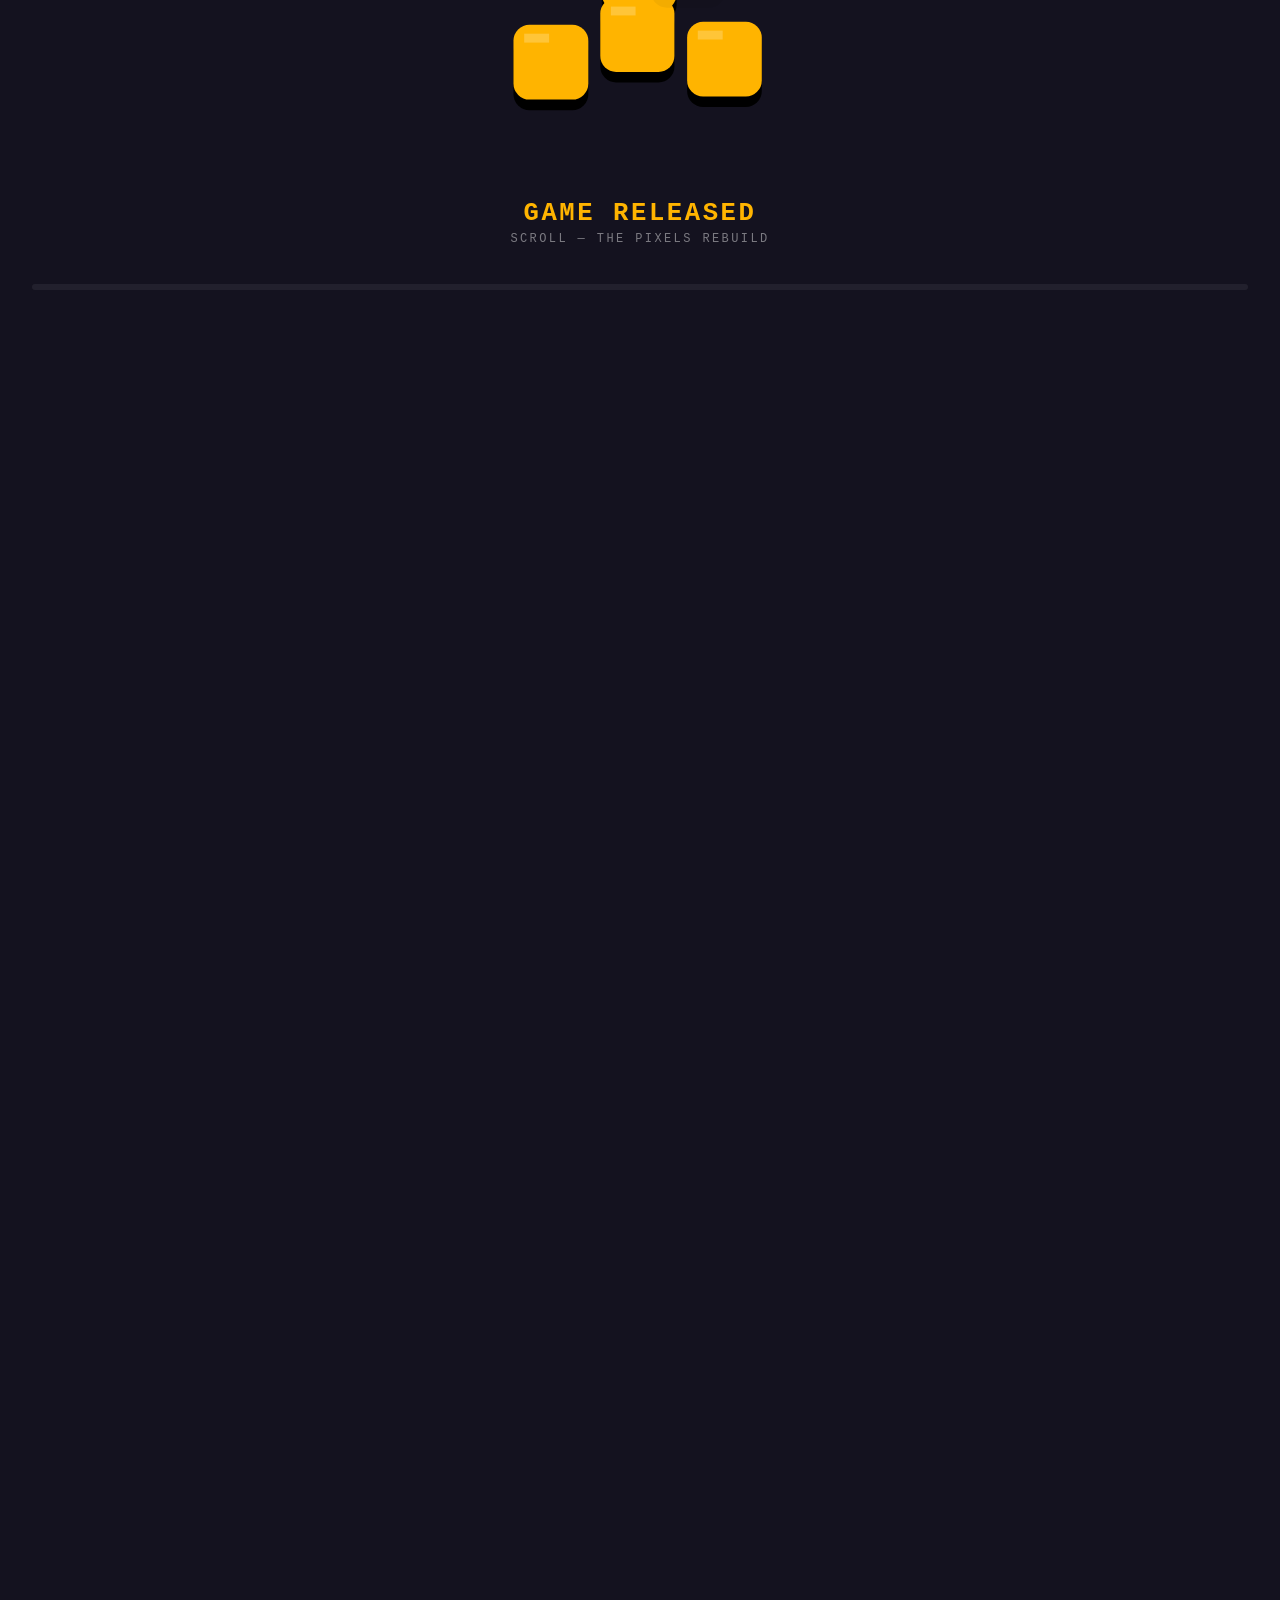
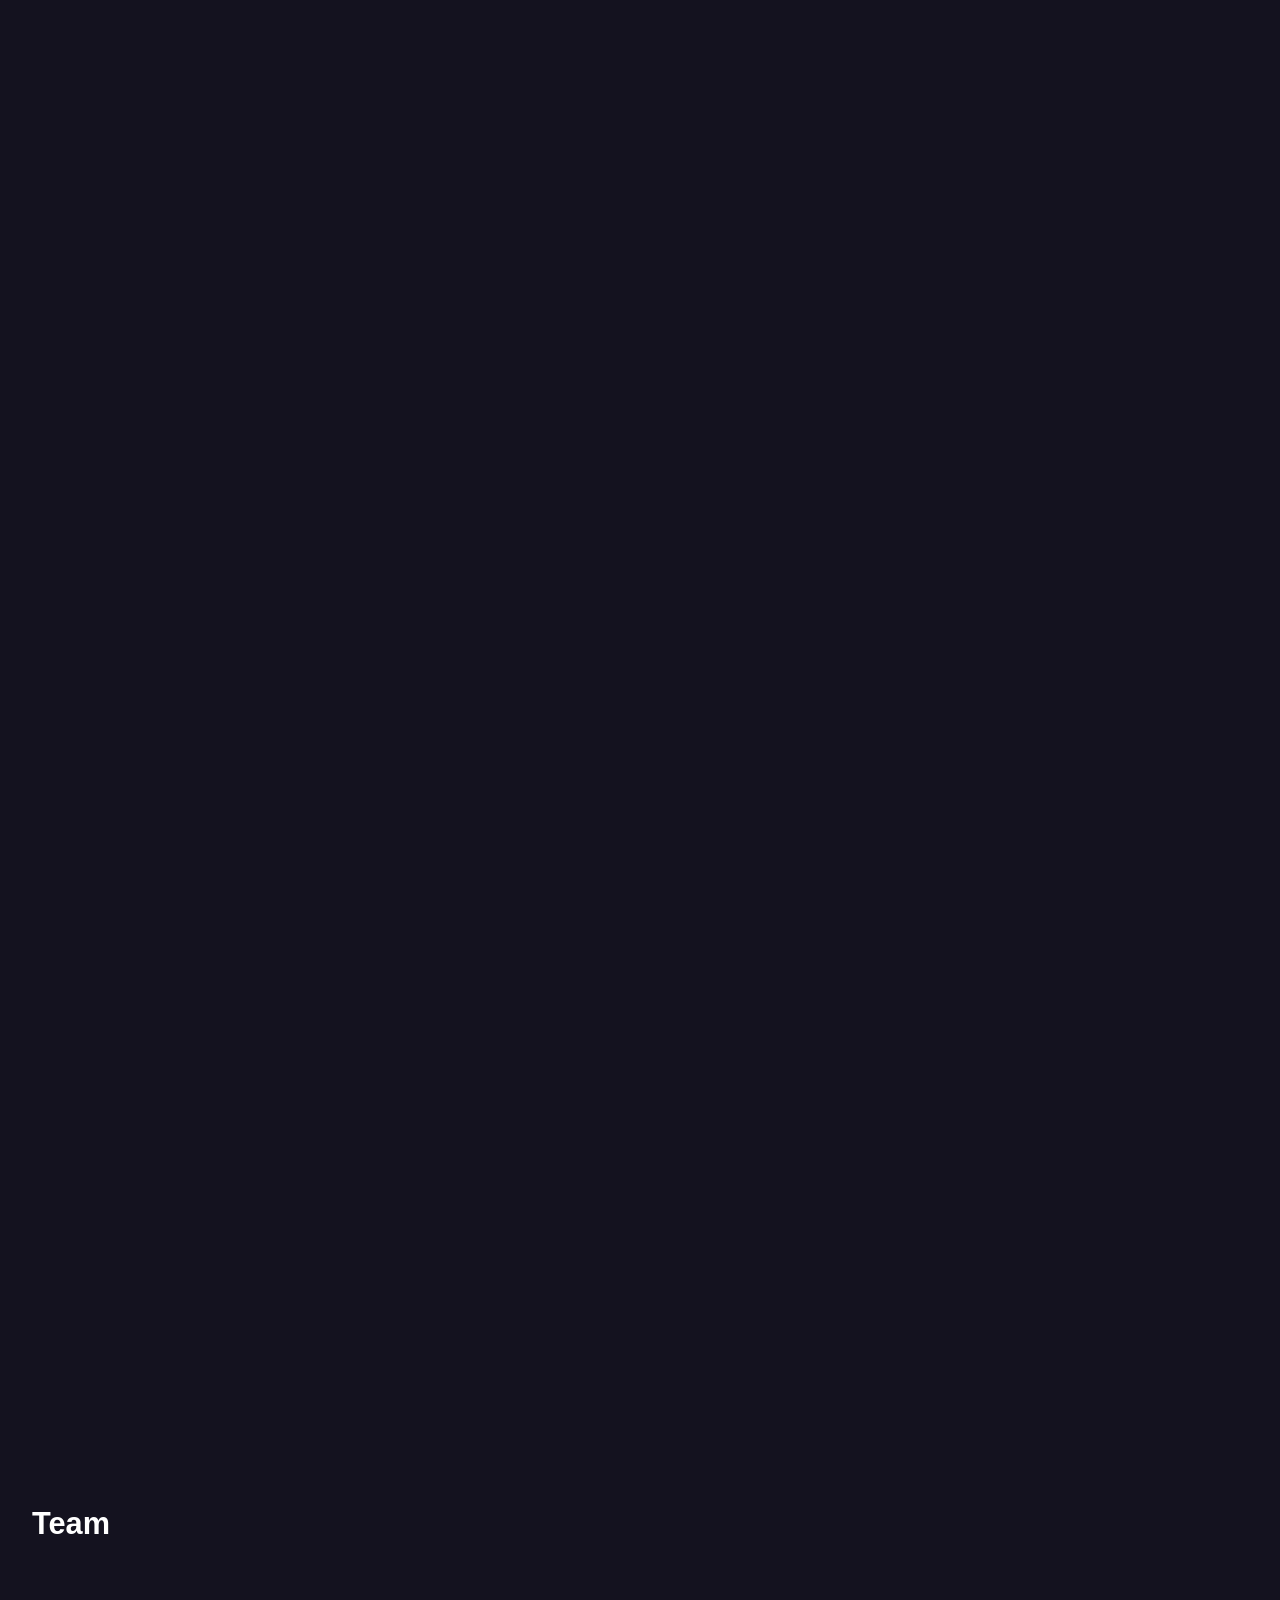
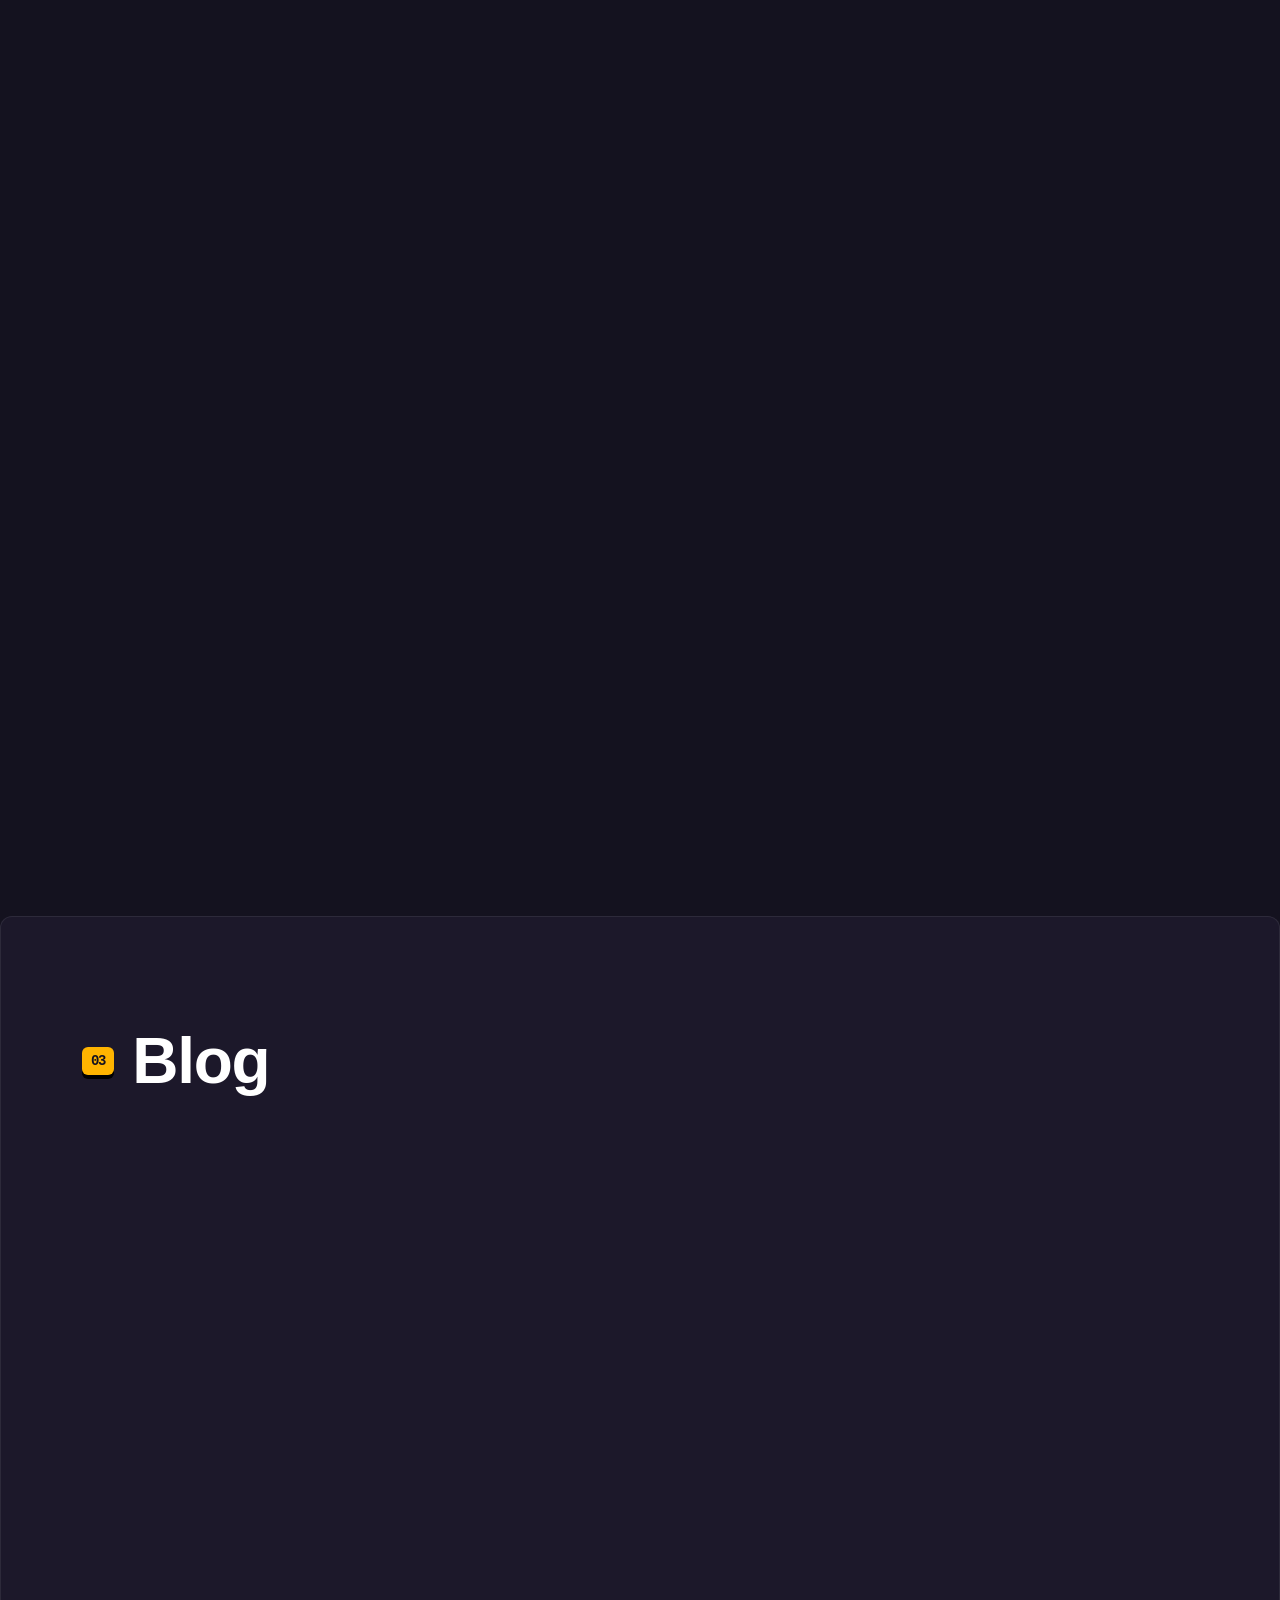
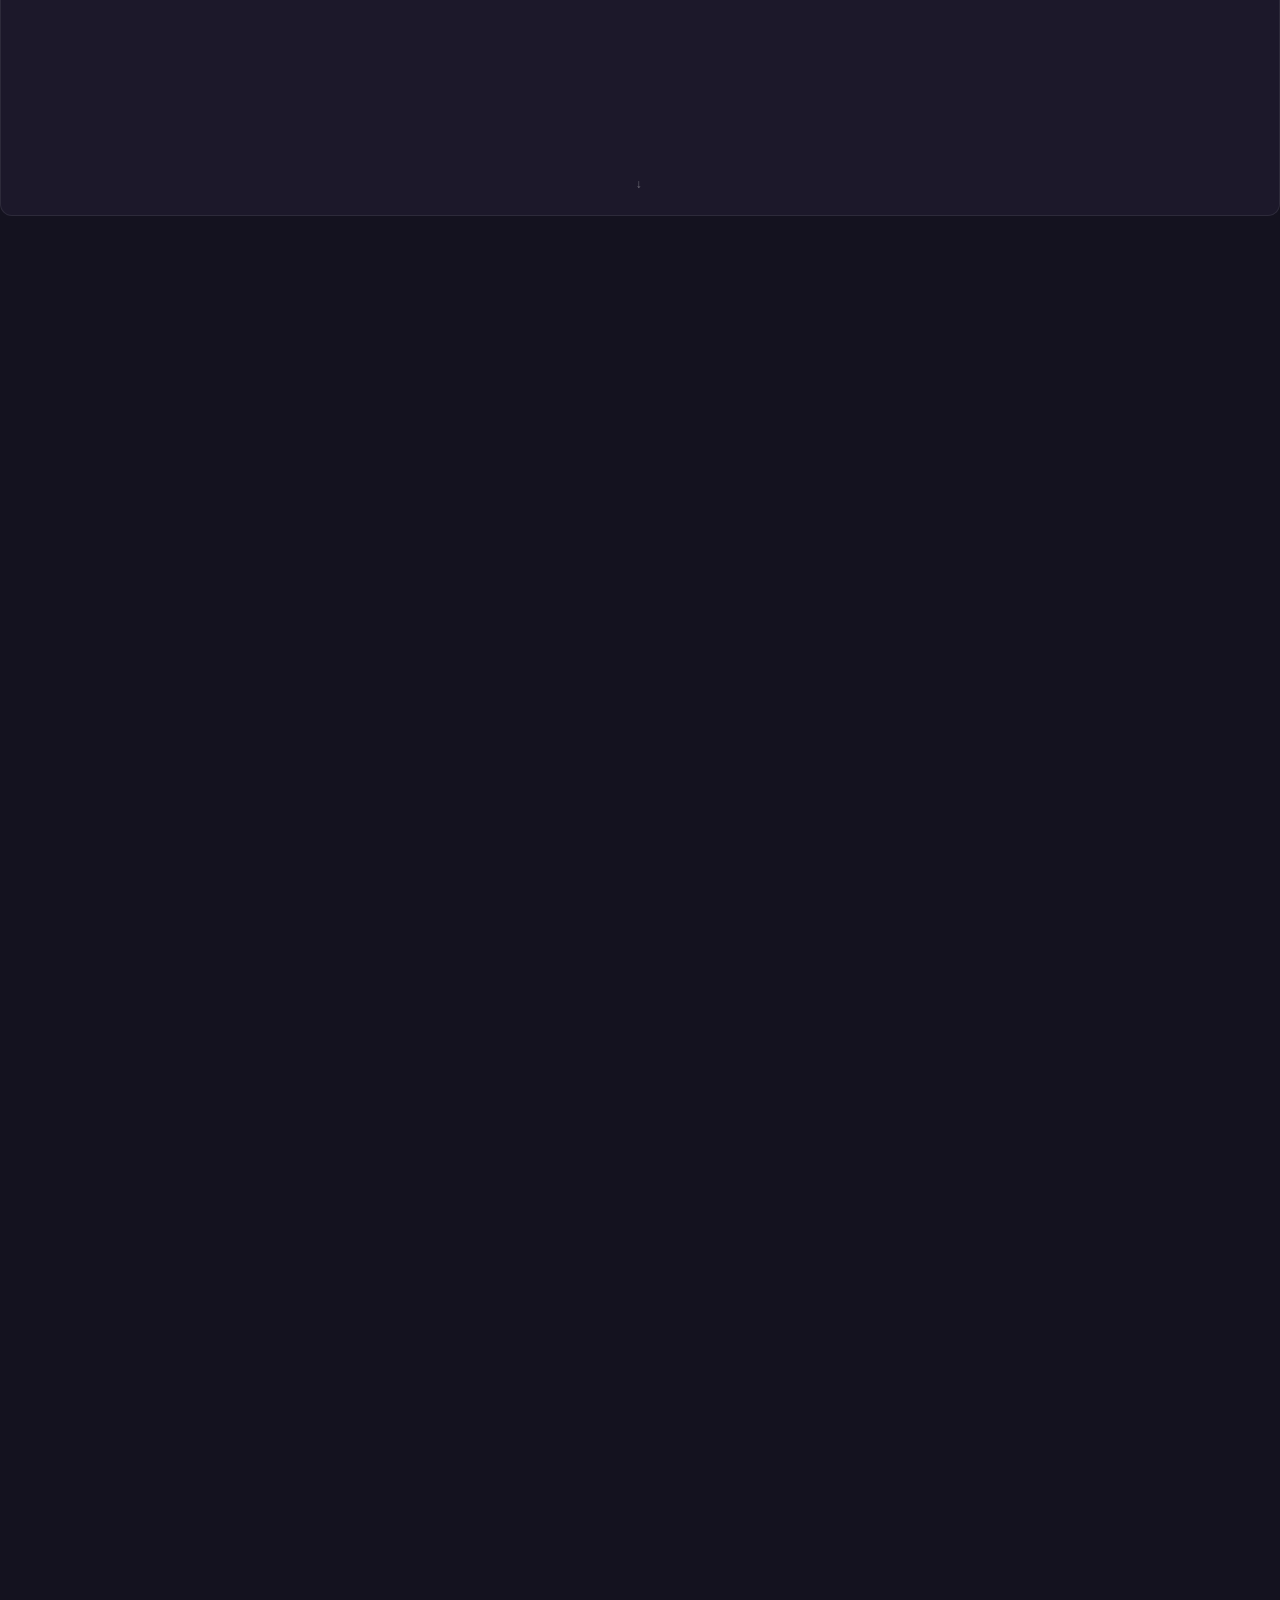
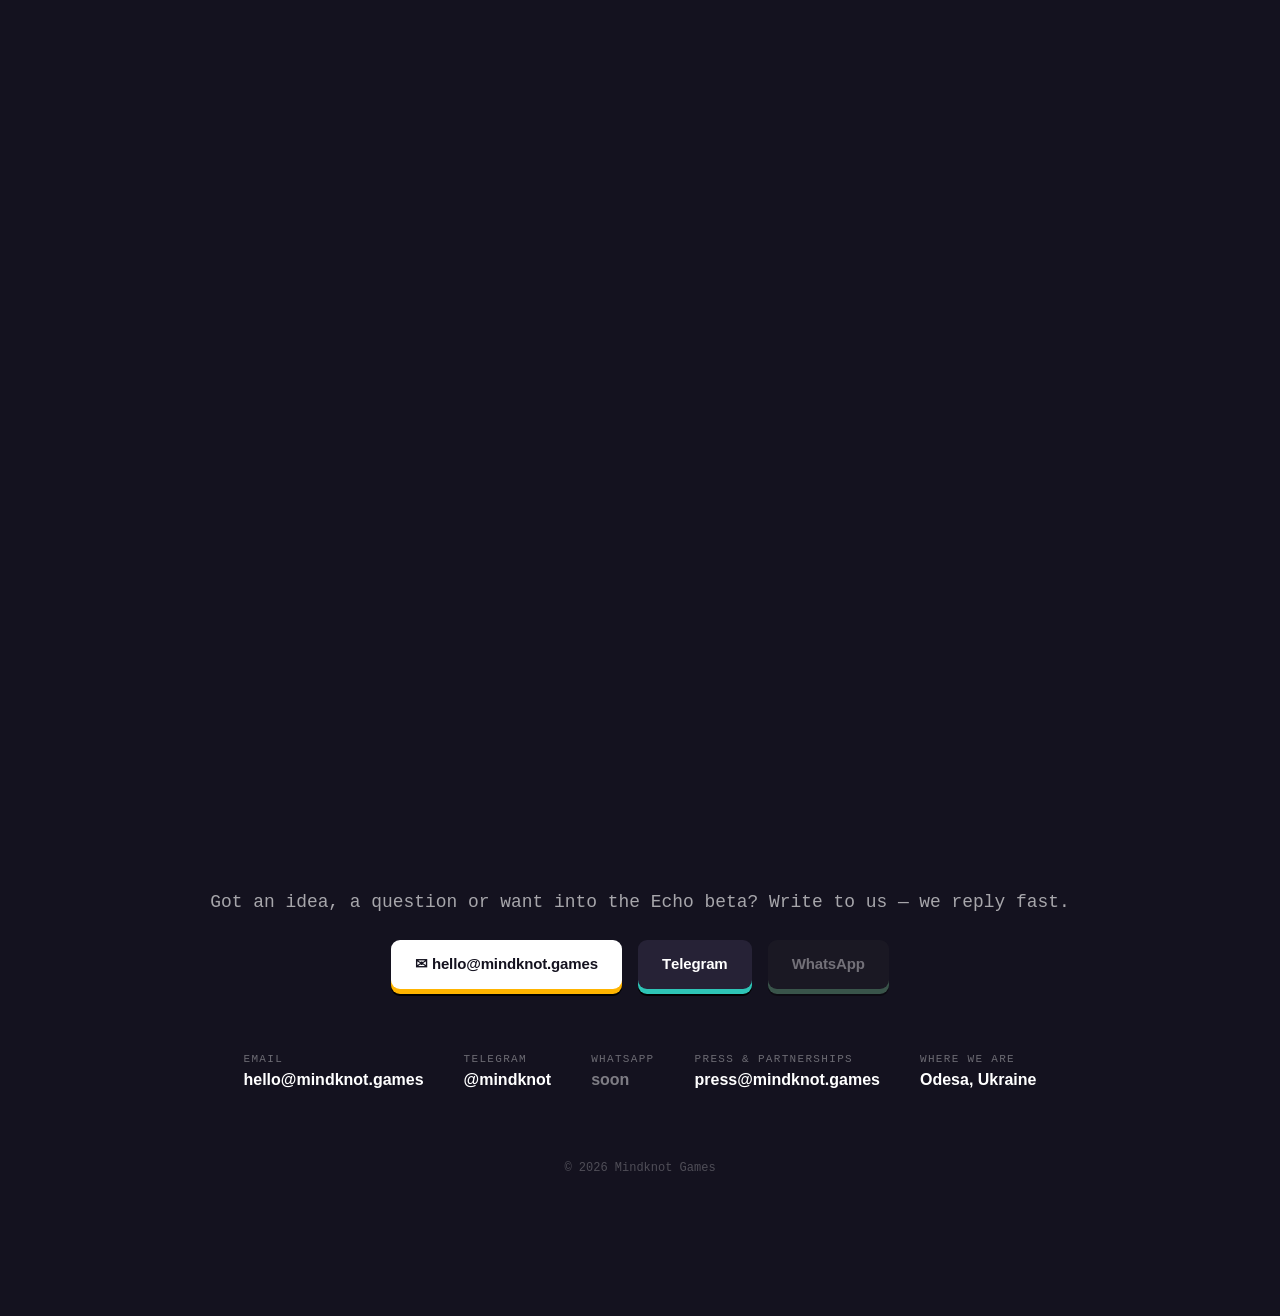
==== commit 60721583: "Add files via upload" ====
--- a/index.html
+++ b/index.html
@@ -505,6 +505,12 @@
 @media (max-width:860px){.sticky,#tBl .sticky{height:100svh!important}}
 .sticky,#tBl .sticky{transform:translateZ(0);will-change:transform}
 #morph{will-change:contents}
+.hc .st .pk{display:flex!important;justify-content:flex-start!important;align-items:center;gap:12px!important;padding:14px 18px!important}
+.hc .st .pk .si{width:20px!important;height:20px!important;margin:0!important;flex:none}
+.hc .st .pk>span{margin:0!important;text-align:left}
+.hc .legal{display:flex;gap:8px;flex-wrap:wrap;font:12px ui-monospace,Menlo,monospace;letter-spacing:.04em}
+.hc .legal a{color:#ffffffa0;text-decoration:none;padding:6px 9px;border-radius:7px;background:#ffffff0d}
+.hc .legal a:hover{color:#14121F;background:#2EC4B6}
 </style>
 </head>
 <body>
@@ -529,7 +535,7 @@
   <div class="holo-row">
       <div class="hc" data-holo="echo" style="--k:#2EC4B6">
         <div class="face"><div class="scr"><video src="[data-uri]